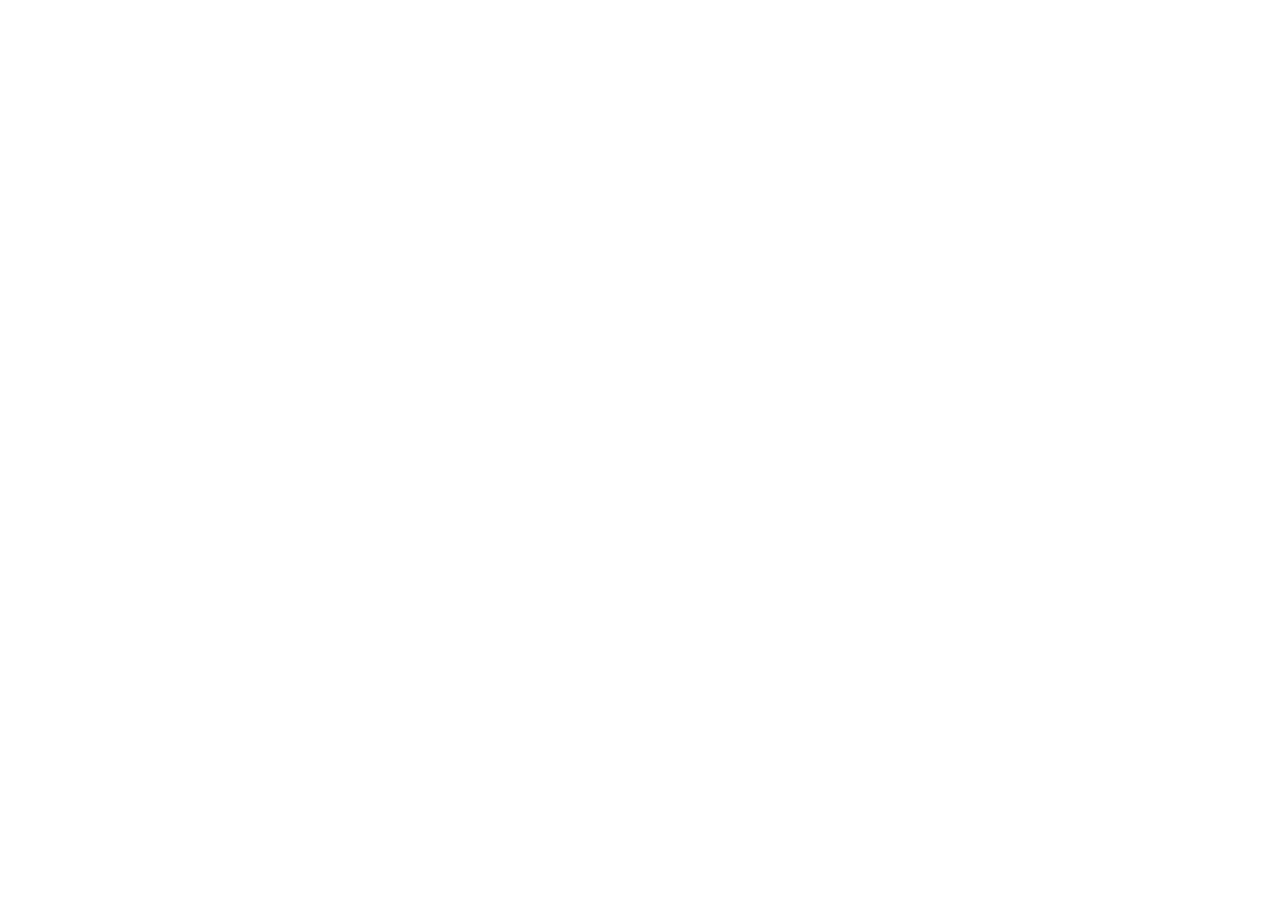
==== index.html @ 498fc205 "fix: 'Failed to fetch' com saída — mais transportes, progresso e abrir direto (v76) O erro aparecia " ====
<!DOCTYPE html>
<html lang="pt-BR" data-theme="dark">
<head>
  <meta charset="utf-8">
  <meta name="viewport" content="width=device-width, initial-scale=1">


  <title>StudyHub | Estudos e Quiz</title>
  <meta name="description" content="Biblioteca open-source com mais de 1.100 jogos para jogar direto no navegador. Sem downloads, sem cadastro, sem instalação. Criado por Ryan Smith.">
  <meta name="author" content="Ryan Smith">
  <meta name="theme-color" content="#07070c" media="(prefers-color-scheme: dark)">
  <meta name="theme-color" content="#f7f7fb" media="(prefers-color-scheme: light)">
  <meta name="color-scheme" content="dark light">
  <link rel="canonical" href="https://suckinguptoessry.github.io/LuminSDK/">

  <!-- Open Graph / Twitter -->
  <meta property="og:type" content="website">
  <meta property="og:site_name" content="LuminSDK">
  <meta property="og:title" content="LuminSDK — mais de 1.100 jogos no seu navegador">
  <meta property="og:description" content="Biblioteca open-source com mais de 1.100 jogos para jogar direto no navegador. Sem downloads, sem cadastro, sem instalação.">
  <meta property="og:url" content="https://suckinguptoessry.github.io/LuminSDK/">
  <meta property="og:image" content="https://suckinguptoessry.github.io/LuminSDK/assets/img/banner.jpg">
  <meta property="og:image:alt" content="LuminSDK — jogos no navegador">
  <meta name="twitter:card" content="summary_large_image">
  <meta name="twitter:title" content="LuminSDK — mais de 1.100 jogos no seu navegador">
  <meta name="twitter:description" content="Biblioteca open-source com mais de 1.100 jogos para jogar direto no navegador.">
  <meta name="twitter:image" content="https://suckinguptoessry.github.io/LuminSDK/assets/img/banner.jpg">

  <link rel="icon" href="assets/img/studyhub.svg" type="image/svg+xml">
  <link rel="apple-touch-icon" href="assets/img/apple-touch-icon.png">
  <link rel="mask-icon" href="assets/img/studyhub.svg" color="#2563eb">
  <link rel="manifest" href="manifest.webmanifest">
  <meta name="application-name" content="StudyHub">
  <meta name="apple-mobile-web-app-title" content="StudyHub">
  <meta name="apple-mobile-web-app-capable" content="yes">
  <meta name="apple-mobile-web-app-status-bar-style" content="black-translucent">
  <meta name="mobile-web-app-capable" content="yes">

  <link rel="preconnect" href="https://fonts.googleapis.com">
  <link rel="preconnect" href="https://fonts.gstatic.com" crossorigin>
  <link href="https://fonts.googleapis.com/css2?family=Inter:wght@400;500;600&family=Space+Grotesk:wght@500;600;700&display=swap" rel="stylesheet">


  <script type="application/ld+json">
  {
    "@context": "https://schema.org",
    "@graph": [
      {
        "@type": "WebSite",
        "name": "LuminSDK",
        "url": "https://suckinguptoessry.github.io/LuminSDK/",
        "description": "Biblioteca open-source com mais de 1.100 jogos para jogar direto no navegador.",
        "inLanguage": "pt-BR",
        "author": { "@type": "Person", "name": "Ryan Smith" },
        "license": "https://opensource.org/licenses/MIT"
      },
      {
        "@type": "WebApplication",
        "name": "LuminSDK",
        "url": "https://suckinguptoessry.github.io/LuminSDK/",
        "applicationCategory": "GameApplication",
        "operatingSystem": "Qualquer navegador moderno",
        "browserRequirements": "Requer JavaScript",
        "isAccessibleForFree": true,
        "offers": { "@type": "Offer", "price": "0", "priceCurrency": "BRL" },
        "author": { "@type": "Person", "name": "Ryan Smith" },
        "license": "https://opensource.org/licenses/MIT"
      }
    ]
  }
  </script>

  <script type="application/ld+json">
  {
    "@context": "https://schema.org",
    "@type": "FAQPage",
    "mainEntity": [
      {
        "@type": "Question",
        "name": "É grátis? Preciso criar conta?",
        "acceptedAnswer": { "@type": "Answer", "text": "Sim, é gratuito e não existe cadastro. Você abre a página e já pode jogar, sem login, e-mail ou assinatura." }
      },
      {
        "@type": "Question",
        "name": "Preciso instalar alguma coisa?",
        "acceptedAnswer": { "@type": "Answer", "text": "Não. Todos os jogos rodam no navegador e nada é baixado para o seu computador." }
      },
      {
        "@type": "Question",
        "name": "Funciona no celular?",
        "acceptedAnswer": { "@type": "Answer", "text": "Funciona: a interface é responsiva e o player abre em tela cheia. Alguns jogos foram feitos para teclado e mouse e ficam melhores no computador." }
      },
      {
        "@type": "Question",
        "name": "A página guarda meus dados?",
        "acceptedAnswer": { "@type": "Answer", "text": "Não há login. Tema, favoritos, histórico e o perfil pessoal opcional ficam salvos neste navegador; o Meu espaço não envia apelido ou nota a um servidor." }
      },
      {
        "@type": "Question",
        "name": "Posso usar esses jogos no meu próprio site?",
        "acceptedAnswer": { "@type": "Answer", "text": "O código deste site é aberto sob a licença MIT. Os jogos vêm do LuminSDK, que tem seus próprios termos de uso." }
      }
    ]
  }
  </script>

  <link rel="stylesheet" href="assets/css/styles.css?v=76">

  <!-- folhas das abas: carregadas/ligadas pelo app.js conforme a rota -->
  <link rel="stylesheet" href="assets/css/app.css?v=76">
  <!-- gaveta de abas (topo): puxar, guardar e organizar as abas -->
  <link rel="stylesheet" href="assets/css/tabs.css?v=76">
  <link rel="stylesheet" href="assets/css/social.css?v=76">
  <link rel="stylesheet" href="assets/css/os.css?v=76">
  <link rel="stylesheet" href="assets/css/lcore.css?v=76">
  <!-- animação de troca de aba (tempo/relógio), coreografada por assets/js/anim.js -->
  <link rel="stylesheet" href="assets/css/anim.css?v=76">
  <link rel="stylesheet" href="assets/css/personal.css?v=76">
  <!-- personalização Astolfo (opcional): só age com html[data-skin="astolfo"] -->
  <link rel="stylesheet" href="assets/css/astolfo.css?v=76" id="astolfo-css">
  <link rel="stylesheet" href="assets/css/extras.css?v=76">
</head>
<body>

<!-- espaço que a gaveta ocupa: cresce e encolhe junto com ela -->
<div class="tabs-space" id="tabs-space" aria-hidden="true"></div>

<!-- ========================= TELA DE ENTRADA ========================= -->
<div id="boot" hidden>
  <div class="boot__card">
    <p class="boot__brand">Lumin<b>SDK</b></p>
    <h1 class="boot__title">Como você quer entrar?</h1>
    <p class="boot__lead">Duas experiências, o mesmo endereço. Dá para trocar quando quiser.</p>

    <div class="boot__grid">
      <button class="boot__opt" type="button" data-mode="os">
        <span class="boot__opt-tag">novo</span>
        <span class="boot__art boot__art--os" aria-hidden="true"><img src="assets/img/os-icon.jpg" alt="" width="160" height="160" loading="eager" decoding="async"></span>
        <span class="boot__opt-name">OS</span>
        <span class="boot__opt-desc">Uma área de trabalho completa: janelas que arrastam, atalhos, jogos, navegador, sites, notas, calculadora e chat.</span>
      </button>

      <button class="boot__opt" type="button" data-mode="normal">
        <span class="boot__art boot__art--normal" aria-hidden="true"></span>
        <span class="boot__opt-name">Normal</span>
        <span class="boot__opt-desc">O site como ele é hoje: catálogo de jogos, abas na lateral e o portal de estudos.</span>
      </button>
    </div>

    <button class="link-btn" type="button" data-route="estudo">Voltar aos estudos</button>
    <p class="boot__note">A escolha fica só nesta sessão do navegador — a URL continua sempre a mesma.</p>
  </div>
</div>

<!-- ============================= LuminOS ============================= -->
<div class="app-view" id="view-os" data-view="os" hidden>
  <div class="os" id="os" data-wall="aurora" data-accent="violeta">
    <div class="os__wall" aria-hidden="true">
      <span class="os__wall-blob os__wall-blob--a"></span>
      <span class="os__wall-blob os__wall-blob--b"></span>
      <span class="os__wall-grid"></span>
    </div>

    <header class="os__bar">
      <div class="os__bar-left">
        <span class="os__logo">Lumin<b>OS</b></span>
        <span class="os__crumb" id="os-crumb">Área de trabalho</span>
      </div>

      <div class="os__bar-right">
        <button class="os__bar-btn os__ws" type="button" id="os-ws" title="Áreas de trabalho" aria-haspopup="true" aria-expanded="false">
          <svg viewBox="0 0 24 24" fill="none" stroke="currentColor" stroke-width="1.8" stroke-linecap="round" stroke-linejoin="round" aria-hidden="true"><rect x="3" y="4" width="7" height="7" rx="1.5"/><rect x="14" y="4" width="7" height="7" rx="1.5"/><rect x="3" y="13" width="7" height="7" rx="1.5"/><rect x="14" y="13" width="7" height="7" rx="1.5"/></svg>
          <span id="os-ws-name">Área 1</span>
        </button>
        <span class="os__pill" title="Pessoas no site agora">
          <span class="os__pill-dot" aria-hidden="true"></span>
          <b data-people-count>1</b>
          <span>online</span>
        </span>
        <button class="os__bar-btn" type="button" data-chat-open title="Chat global">
          <svg viewBox="0 0 24 24" fill="none" stroke="currentColor" stroke-width="1.8" stroke-linecap="round" stroke-linejoin="round" aria-hidden="true"><path d="M21 12a8.4 8.4 0 0 1-9 8.4 9.6 9.6 0 0 1-3.2-.6L4 21l1.3-3.7A8.2 8.2 0 0 1 3 12a8.4 8.4 0 0 1 9-8.4A8.4 8.4 0 0 1 21 12Z"/></svg>
          <span>Chat</span>
        </button>
        <button class="os__bar-btn os__clock" type="button" id="os-clock" title="Relógio" aria-label="Relógio">
          <span id="os-clock-time">--:--</span>
        </button>
        <button class="os__bar-btn os__bar-btn--power" type="button" id="os-power" title="Menu" aria-label="Menu do sistema">
          <svg viewBox="0 0 24 24" fill="none" stroke="currentColor" stroke-width="1.9" stroke-linecap="round" stroke-linejoin="round" aria-hidden="true"><path d="M12 3v8"/><path d="M7.5 5.6a7.5 7.5 0 1 0 9 0"/></svg>
        </button>
      </div>
    </header>

    <div class="os__desk" id="os-desk">
      <div class="os__icons" id="os-icons" aria-label="Atalhos da área de trabalho"></div>
      <div class="os__windows" id="os-windows"></div>
      <p class="os__hint" id="os-hint">Abra um app no dock ↓</p>
    </div>

    <nav class="os__dock" id="os-dock" aria-label="Aplicativos"></nav>

    <div class="os__ws-menu" id="os-ws-menu" hidden></div>

    <div class="os__power" id="os-power-menu" hidden>
      <button type="button" data-os="normal">Modo normal (site)</button>
      <button type="button" data-os="boot">Tela de entrada</button>
      <button type="button" data-os="reload">Recarregar</button>
    </div>

    <div class="os-toast" id="os-toast" hidden></div>
  </div>
</div>

<!-- presença e atalhos flutuantes (abas escuras) -->
<button class="presence" type="button" data-chat-open title="Abrir o chat global">
  <span class="presence__dot" aria-hidden="true"></span>
  <span data-people>1 pessoa online</span>
</button>
<button class="float-btn float-chat" type="button" data-chat-open title="Chat global">
  <svg viewBox="0 0 24 24" fill="none" stroke="currentColor" stroke-width="1.9" stroke-linecap="round" stroke-linejoin="round" aria-hidden="true"><path d="M21 12a8.4 8.4 0 0 1-9 8.4 9.6 9.6 0 0 1-3.2-.6L4 21l1.3-3.7A8.2 8.2 0 0 1 3 12a8.4 8.4 0 0 1 9-8.4A8.4 8.4 0 0 1 21 12Z"/></svg>
  <span>Chat</span>
  <span class="float-chat__badge" data-chat-count>0/100</span>
</button>
<button class="float-btn float-os" type="button" data-mode="os" title="Abrir o LuminOS">
  <svg viewBox="0 0 24 24" fill="none" stroke="currentColor" stroke-width="1.8" stroke-linecap="round" stroke-linejoin="round" aria-hidden="true"><rect x="3" y="4.5" width="18" height="13" rx="2"/><path d="M8 20.5h8M12 17.5v3"/></svg>
  <span>LuminOS</span>
</button>

  <!-- ===================== GAVETA DE ABAS (topo) ===================== -->
  <div class="tabs" id="tabs">
    <nav class="tabs__bar" id="tabs-bar" aria-label="Trocar de aba">
      <span class="tabs__group">Catálogos</span>
      <a class="tabs__tab" href="./" data-route="lumin" title="LuminSDK — catálogo principal">
        <img src="assets/img/favicon.svg" alt="" width="22" height="22">
        <span>Lumin</span>
      </a>
      <a class="tabs__tab" href="./" data-route="mgs" title="M. G. S. — Multiple Games Sources">
        <img src="assets/img/mgs.svg" alt="" width="22" height="22"><span>M. G. S.</span>
      </a>
      <a class="tabs__tab" href="./" data-route="gn" title="GN-Math — acervo alternativo">
        <img src="assets/img/gnmath.png" alt="" width="22" height="22">
        <span>GN-Math</span>
      </a>
      <a class="tabs__tab" href="./" data-route="provider" data-provider="duckmath" title="DuckMath — catálogo próprio, aqui dentro">
        <img src="assets/img/duckmath.jpg" alt="" width="22" height="22">
        <span>DuckMath</span>
      </a>
      <a class="tabs__tab" href="./" data-route="provider" data-provider="astra" title="Astra — catálogo próprio, aqui dentro">
        <img src="assets/img/astra.jpg" alt="" width="22" height="22">
        <span>Astra</span>
      </a>

      <span class="tabs__sep" aria-hidden="true"></span>

      <span class="tabs__group">Ferramentas</span>
      <a class="tabs__tab" href="./" data-route="sites" title="Sites — coleções do acervo">
        <img src="assets/img/sites.svg" alt="" width="22" height="22">
        <span>Sites</span>
      </a>
      <a class="tabs__tab" href="./" data-route="browser" title="Navegador — abrir qualquer site aqui dentro">
        <img src="assets/img/browser.jpg" alt="" width="22" height="22">
        <span>Nav</span>
      </a>
      <a class="tabs__tab" href="./" data-route="estudo" title="Estudos — portal de estudos">
        <img src="assets/img/studyhub.svg" alt="" width="22" height="22">
        <span>Estudos</span>
      </a>
      <a class="tabs__tab" href="./" data-route="hub" title="Hub — perfil, laboratório, estúdio, arcade, cofre e comunidade">
        <img src="assets/img/hub.svg" alt="" width="22" height="22">
        <span>Hub</span>
      </a>

      <span class="tabs__sep" aria-hidden="true"></span>

      <span class="tabs__group">Jogo</span>
      <a class="tabs__tab" href="./" data-route="minecraft" title="Minecraft Mineral — joga numa aba do navegador">
        <img src="assets/img/minecraft.svg" alt="" width="22" height="22">
        <span>Minecraft</span>
      </a>
      <span class="tabs__group">Extra</span>
      <a class="tabs__tab" href="./" data-route="single" title="Single — baixar o site inteiro num arquivo HTML">
        <img src="assets/img/single.svg" alt="" width="22" height="22">
        <span>Single</span>
      </a>
    </nav>

    <!-- embaixo das abas: guarda a gaveta para cima -->
    <button class="tabs__hide" type="button" id="tabs-hide" aria-controls="tabs" aria-expanded="true" title="Guardar as abas (elas sobem)">
      <svg viewBox="0 0 24 24" fill="none" stroke="currentColor" stroke-width="2.4" stroke-linecap="round" stroke-linejoin="round" aria-hidden="true"><path d="M6 14.5 12 8.5l6 6"/></svg>
      guardar
    </button>
  </div>

  <!-- alça que aparece quando as abas estão guardadas -->
  <button class="tabs__pull" type="button" id="tabs-pull" aria-controls="tabs" aria-expanded="true" title="Puxar as abas de volta">
    <svg viewBox="0 0 24 24" fill="none" stroke="currentColor" stroke-width="2.4" stroke-linecap="round" stroke-linejoin="round" aria-hidden="true"><path d="M6 9.5 12 15.5l6-6"/></svg>
    abas
  </button>

  <!-- ============================= VIEW: HUB ============================= -->
  <div class="app-view" id="view-hub" data-view="hub" hidden>
    <div class="container hub">
      <header class="hub__head">
        <p class="eyebrow">Ferramentas</p>
        <h1 class="hub__title" id="hub-title">Hub do jogador</h1>
        <p class="hub__lead">
          As ferramentas que viviam só dentro do <b>LuminOS</b> agora abrem aqui no site normal:
          perfil e XP, central de busca e diagnóstico, laboratório de controle, estúdio de aparência,
          arcade, cofre de backup e a comunidade por códigos. Tudo continua salvo no seu navegador.
        </p>
      </header>

      <nav class="hub__tabs" id="hub-tabs" aria-label="Ferramentas do hub"></nav>

      <div class="hub__stage" id="hub-stage" data-density="confortavel">
        <div class="hub__mount" id="hub-mount" role="region" aria-label="Ferramenta aberta"></div>
      </div>

      <p class="hub__foot">
        <span id="hub-crumb">Perfil</span> ·
        do Estúdio, a cor de destaque, a densidade e a tipografia aparecem aqui e no LuminOS;
        papel de parede e modo imersivo são só do desktop.
        Atalho: <kbd>Ctrl</kbd>/<kbd>⌘</kbd> + <kbd>K</kbd> abre a paleta de comandos.
      </p>
    </div>
  </div>

  <!-- ============================ VIEW: SINGLE =========================== -->
  <div class="app-view" id="view-single" data-view="single" hidden>
    <div class="container single">
      <header class="single__head">
        <p class="eyebrow">Ferramentas · arquivo único</p>
        <h1 class="single__title">Baixar o site inteiro num arquivo só</h1>
        <p class="single__lead">
          O LuminSDK monta <b>um único <code>.html</code></b> com HTML, CSS, JavaScript, dados e imagens
          embutidos. O arquivo é gerado <b>no seu navegador, na hora</b>: ele sai igual ao site que está
          no ar — sem build, sem servidor e sem ficar velho na pasta.
        </p>
      </header>

      <div class="single-card">
        <div class="single-card__top">
          <div class="single-file">
            <span class="single-file__icon" aria-hidden="true">
              <svg viewBox="0 0 24 24" fill="none" stroke="currentColor" stroke-width="1.7" stroke-linecap="round" stroke-linejoin="round"><path d="M14 3H7a2 2 0 0 0-2 2v14a2 2 0 0 0 2 2h10a2 2 0 0 0 2-2V8Z"/><path d="M14 3v5h5"/><path d="M12 11v6"/><path d="M9.5 14.5 12 17l2.5-2.5"/></svg>
            </span>
            <div>
              <p class="single-file__name" id="single-size">LuminSDK.html · ainda não gerado</p>
              <p class="single-file__meta">site completo · todas as abas · abre com duplo clique</p>
            </div>
          </div>
          <button class="single-go" type="button" id="single-go">
            <svg viewBox="0 0 24 24" fill="none" stroke="currentColor" stroke-width="2" stroke-linecap="round" stroke-linejoin="round" aria-hidden="true"><path d="M12 4v11"/><path d="M7.5 11 12 15.5 16.5 11"/><path d="M4.5 19.5h15"/></svg>
            Gerar e baixar o arquivo
          </button>
        </div>

        <div class="single-opts">
          <label class="single-opt" for="single-images">
            <input type="checkbox" id="single-images" checked>
            <span>Embutir as imagens (recomendado)
              <small>Sem elas o arquivo fica bem menor, mas a arte do tema Astolfo e as capas locais não aparecem.</small>
            </span>
          </label>
        </div>

        <div class="single-progress" id="single-progress" hidden>
          <div class="single-progress__track"><span class="single-progress__bar" id="single-bar"></span></div>
          <p class="single-progress__text" id="single-text" role="status" aria-live="polite">0%</p>
        </div>

        <p class="single-status" id="single-status" role="status" aria-live="polite" hidden></p>
      </div>

      <div class="single-alt">
        <div class="single-alt__text">
          <p class="single-alt__name">DRAG-INTO-BROWSER.svg.html</p>
          <p class="single-alt__meta">
            Arquivo pronto, do jeito que veio: salve e <b>arraste para dentro do navegador</b>.
            Ele não passa pelo gerador acima — é o original, byte por byte.
          </p>
        </div>
        <div class="single-alt__side" data-keybind="download">
          <a class="single-alt__go" href="assets/files/DRAG-INTO-BROWSER.svg.html" download="DRAG-INTO-BROWSER.svg.html">
            <svg viewBox="0 0 24 24" fill="none" stroke="currentColor" stroke-width="2" stroke-linecap="round" stroke-linejoin="round" aria-hidden="true"><path d="M12 4v11"/><path d="M7.5 11 12 15.5 16.5 11"/><path d="M4.5 19.5h15"/></svg>
            Baixar este arquivo
          </a>
          <p class="single-alt__key">atalho: <kbd data-keybind-label>Ctrl + Alt + P</kbd></p>
        </div>
      </div>

      <div class="single-steps">
        <div class="single-step">
          <span class="single-step__n" aria-hidden="true">1</span>
          <h3>Clique em gerar</h3>
          <p>O site lê o próprio <code>index.html</code>, as folhas, os scripts, os dois JSON de dados e as imagens.</p>
        </div>
        <div class="single-step">
          <span class="single-step__n" aria-hidden="true">2</span>
          <h3>O arquivo é montado aqui</h3>
          <p>CSS e JS viram tags inline, imagens viram <code>data:</code>. As abas continuam carregando sob demanda, como neste site.</p>
        </div>
        <div class="single-step">
          <span class="single-step__n" aria-hidden="true">3</span>
          <h3>Abra onde quiser</h3>
          <p>Duplo clique, pendrive, Gist, CodePen. Só o SDK dos jogos e o chat pedem internet.</p>
        </div>
      </div>

      <section class="single-inside" aria-labelledby="single-inside-title">
        <h2 id="single-inside-title">O que vai dentro do arquivo</h2>
        <ul>
          <li><b>Todas as abas</b> — Lumin, GN-Math, DuckMath, Astra, Sites, Nav, Estudos, Hub e o LuminOS.</li>
          <li><b>Dados embutidos</b> — as 67 coleções de sites e os 848 jogos do acervo GN-Math.</li>
          <li><b>Visual completo</b> — as 15 folhas de estilo, incluindo o tema Astolfo.</li>
          <li><b>Módulos sob demanda</b> — cada aba roda o seu script só quando é aberta.</li>
          <li><b>Zero build</b> — nenhum npm, nenhum bundler: o arquivo <i>é</i> o site.</li>
          <li><b>Sem servidor</b> — abre por <code>file://</code>, sem instalar nada.</li>
        </ul>
      </section>

      <p class="single-note">
        O arquivo precisa ser gerado a partir do site publicado (GitHub Pages): aberto direto do disco,
        o navegador bloqueia a leitura dos arquivos por segurança. Jogos do catálogo, capas do CDN e o
        chat global continuam precisando de internet — o resto roda offline.
      </p>
    </div>
  </div>

  <!-- ========================== VIEW: MINECRAFT ========================== -->
  <div class="app-view" id="view-minecraft" data-view="minecraft" hidden>
    <div class="container mc">
      <header class="mc__head">
        <p class="eyebrow">Jogo · Java Edition no navegador</p>
        <h1 class="mc__title">Minecraft <span>Mineral</span></h1>
        <p class="mc__lead">
          O jogo roda no servidor do <b>Mantle</b>, numa <b>aba de verdade</b> do seu navegador — o
          LuminSDK só abre a porta. Nada é baixado daqui, nada fica preso dentro desta página: o
          <code>about:blank</code> que o jogo abre também vira aba normal do navegador.
        </p>
      </header>

      <section class="mc-card" aria-labelledby="mc-name">
        <div class="mc-card__main">
          <p class="mc-badge">Mineral</p>
          <p class="mc-card__name" id="mc-name">Minecraft Mineral</p>
          <p class="mc-card__meta">abre em aba nova · sem download · pensado para o Edge do Xbox Series S</p>
          <button class="mc-go" type="button" id="mc-go">
            <svg viewBox="0 0 24 24" fill="none" stroke="currentColor" stroke-width="2" stroke-linecap="round" stroke-linejoin="round" aria-hidden="true"><path d="M14 4h6v6"/><path d="M20 4 11 13"/><path d="M18 14v5a2 2 0 0 1-2 2H6a2 2 0 0 1-2-2V9a2 2 0 0 1 2-2h5"/></svg>
            Entrar no Minecraft
          </button>
          <p class="mc-note" id="mc-note" role="status" aria-live="polite" hidden></p>
          <p class="mc-last" id="mc-last" hidden></p>
        </div>

        <aside class="mc-weight" aria-label="Peso desta aba">
          <p class="mc-weight__title">Peso desta aba</p>
          <p class="mc-weight__value" id="mc-mem">—<small> MB</small></p>
          <div class="mc-weight__track" role="presentation"><span class="mc-weight__bar" id="mc-mem-bar"></span></div>
          <p class="mc-weight__cap">teto do Edge no Series S: ~1 GB por aba</p>
          <p class="mc-weight__note" id="mc-mem-note">conta o JavaScript desta página, não o jogo: o jogo tem a memória da aba dele.</p>
        </aside>
      </section>

      <section class="mc-steps" aria-labelledby="mc-steps-title">
        <h2 class="mc-steps__title" id="mc-steps-title">No Xbox Series S</h2>
        <ol class="mc-steps__list">
          <li><b>Libere pop-ups.</b> Se o jogo pedir para abrir uma janela <code>about:blank</code>, aceite — ela vira uma aba normal do navegador, fora do LuminSDK.</li>
          <li><b>Clique na tela do jogo</b> uma vez para prender o ponteiro do mouse na janela. <code>Esc</code> solta; depois disso é só WASD, mouse e roda de itens.</li>
          <li><b>Tela cheia pelo jogo.</b> O Edge do console não tem <code>F11</code>; use o botão de tela cheia do próprio jogo.</li>
          <li><b>Uma aba só.</b> Feche as outras abas antes de jogar: o teto de ~1 GB é da janela, e o jogo é quem mais pesa.</li>
        </ol>
      </section>
    </div>
  </div>

  <!-- ============================ VIEW: LUMIN ============================ -->
  <div class="app-view" id="view-lumin" data-view="lumin" hidden>
  <a class="skip-link" href="#biblioteca">Pular para a biblioteca de jogos</a>

  <div class="bg-fx" aria-hidden="true">
    <span class="bg-fx__blob bg-fx__blob--violet"></span>
    <span class="bg-fx__blob bg-fx__blob--cyan"></span>
    <span class="bg-fx__stars"></span>
    <span class="bg-fx__bubbles"><span></span><span></span><span></span><span></span><span></span><span></span></span>
    <span class="bg-fx__grid"></span>
    <span class="bg-fx__noise"></span>
    <span class="bg-fx__scan"></span>
  </div>


  <div class="scroll-progress" aria-hidden="true"><span id="scroll-progress-bar"></span></div>

  <header class="site-header" id="topo">
    <div class="container site-header__inner">
      <a class="brand" href="#topo" aria-label="LuminSDK — início">
        <img src="assets/img/favicon.svg" alt="" width="34" height="34" class="brand__mark" decoding="async">
        <span class="brand__text">
          <span class="brand__name">Lumin<span>SDK</span></span>
          <span class="brand__tag">open-source</span>
        </span>
      </a>

      <nav class="site-nav" aria-label="Navegação principal">
        <a href="#biblioteca">Biblioteca</a>
        <a href="#como-funciona">Como funciona</a>
        <a href="#faq">FAQ</a>
        <a href="#open-source">Open-source</a>
      </nav>

      <div class="site-header__actions">
        <button class="btn btn--ghost btn--sm" id="bonus-btn" type="button" aria-haspopup="dialog" title="Bônus: ferramentas extras">
          <svg viewBox="0 0 24 24" width="17" height="17" aria-hidden="true" fill="none" stroke="currentColor" stroke-width="1.8" stroke-linecap="round" stroke-linejoin="round"><path d="M7.5 8h9a4.5 4.5 0 0 1 4.4 3.6l.8 4.1a2.9 2.9 0 0 1-5.1 2.3L15.4 16H8.6l-1.8 1.9a2.9 2.9 0 0 1-5.1-2.3l.8-4.1A4.5 4.5 0 0 1 7.5 8Z"></path><path d="M7 11.2v2.4M5.8 12.4h2.4M15.6 11.6h.01M17.8 13.4h.01"></path><path d="M9 8V6.9A1.9 1.9 0 0 1 10.9 5h2.2A1.9 1.9 0 0 1 15 6.9V8"></path></svg>
          <span>Bônus</span>
        </button>
        <button class="icon-btn" id="settings-btn" type="button" aria-label="Abrir configurações" title="Configurações" aria-haspopup="dialog">
          <svg viewBox="0 0 24 24" width="18" height="18" aria-hidden="true" fill="none" stroke="currentColor" stroke-width="1.8" stroke-linecap="round" stroke-linejoin="round"><circle cx="12" cy="12" r="3.2"></circle><path d="M19.4 15a1.7 1.7 0 0 0 .34 1.87l.06.06a2 2 0 1 1-2.83 2.83l-.06-.06a1.7 1.7 0 0 0-1.87-.34 1.7 1.7 0 0 0-1 1.55V21a2 2 0 1 1-4 0v-.09a1.7 1.7 0 0 0-1.11-1.55 1.7 1.7 0 0 0-1.87.34l-.06.06a2 2 0 1 1-2.83-2.83l.06-.06a1.7 1.7 0 0 0 .34-1.87 1.7 1.7 0 0 0-1.55-1H3a2 2 0 1 1 0-4h.09a1.7 1.7 0 0 0 1.55-1.11 1.7 1.7 0 0 0-.34-1.87l-.06-.06a2 2 0 1 1 2.83-2.83l.06.06a1.7 1.7 0 0 0 1.87.34H9a1.7 1.7 0 0 0 1-1.55V3a2 2 0 1 1 4 0v.09a1.7 1.7 0 0 0 1 1.55 1.7 1.7 0 0 0 1.87-.34l.06-.06a2 2 0 1 1 2.83 2.83l-.06.06a1.7 1.7 0 0 0-.34 1.87V9a1.7 1.7 0 0 0 1.55 1H21a2 2 0 1 1 0 4h-.09a1.7 1.7 0 0 0-1.51 1Z"></path></svg>
        </button>
        <button class="icon-btn" id="install-btn" type="button" aria-label="Instalar o LuminSDK como aplicativo" title="Instalar como app" hidden>
          <svg viewBox="0 0 24 24" width="18" height="18" aria-hidden="true" fill="none" stroke="currentColor" stroke-width="1.9" stroke-linecap="round" stroke-linejoin="round"><path d="M12 3v12m0 0 4-4m-4 4-4-4M4 17v2a2 2 0 0 0 2 2h12a2 2 0 0 0 2-2v-2"></path></svg>
        </button>
        <button class="icon-btn" id="theme-toggle" type="button" aria-label="Alternar tema claro/escuro" title="Alternar tema">
          <svg class="icon-sun" viewBox="0 0 24 24" width="18" height="18" aria-hidden="true" fill="none" stroke="currentColor" stroke-width="1.8" stroke-linecap="round">
            <circle cx="12" cy="12" r="4"></circle>
            <path d="M12 2v2m0 16v2M2 12h2m16 0h2M4.9 4.9l1.4 1.4m11.4 11.4 1.4 1.4M19.1 4.9l-1.4 1.4M6.3 17.7l-1.4 1.4"></path>
          </svg>
          <svg class="icon-moon" viewBox="0 0 24 24" width="18" height="18" aria-hidden="true" fill="none" stroke="currentColor" stroke-width="1.8" stroke-linecap="round" stroke-linejoin="round">
            <path d="M20 14.5A8.5 8.5 0 0 1 9.5 4a8.5 8.5 0 1 0 10.5 10.5Z"></path>
          </svg>
        </button>
        <a class="btn btn--ghost btn--sm" href="https://github.com/SuckingUpToesSry/LuminSDK" target="_blank" rel="noopener">
          <svg viewBox="0 0 24 24" width="17" height="17" aria-hidden="true" fill="currentColor"><path d="M12 .5a11.5 11.5 0 0 0-3.64 22.42c.58.1.79-.25.79-.55v-2.1c-3.2.7-3.88-1.4-3.88-1.4-.53-1.33-1.29-1.69-1.29-1.69-1.05-.72.08-.7.08-.7 1.16.08 1.77 1.19 1.77 1.19 1.03 1.77 2.7 1.26 3.36.96.1-.75.4-1.26.73-1.55-2.55-.29-5.24-1.28-5.24-5.7 0-1.26.45-2.29 1.19-3.1-.12-.29-.52-1.46.11-3.05 0 0 .97-.31 3.18 1.18a11 11 0 0 1 5.79 0c2.2-1.49 3.17-1.18 3.17-1.18.63 1.59.23 2.76.12 3.05.74.81 1.18 1.84 1.18 3.1 0 4.43-2.69 5.4-5.25 5.69.41.36.78 1.06.78 2.14v3.17c0 .31.21.66.8.55A11.5 11.5 0 0 0 12 .5Z"></path></svg>
          <span>GitHub</span>
        </a>
      </div>
    </div>
  </header>

  <div class="net-banner" id="net-banner" role="status" aria-live="polite" hidden>
    <svg viewBox="0 0 24 24" width="16" height="16" aria-hidden="true" fill="none" stroke="currentColor" stroke-width="2" stroke-linecap="round"><path d="M2 2l20 20M8.5 16.5a5 5 0 0 1 7 0M5 13a10 10 0 0 1 3-2.1M2.5 9.5A15 15 0 0 1 9 6.2M19 13a10 10 0 0 0-2.6-1.9M21.5 9.5A15 15 0 0 0 15 6.2"></path></svg>
    <span>Você está offline. Os jogos voltam assim que a conexão retornar.</span>
    <button class="link-btn" id="net-retry" type="button">Tentar agora</button>
  </div>

  <main>
    <!-- ================= HERO ================= -->
    <section class="hero container" aria-labelledby="hero-title">
      <p class="eyebrow">
        <span class="dot" aria-hidden="true"></span>
        <span>Código aberto · criado por <strong>Ryan Smith</strong></span>
      </p>

      <h1 class="hero__title" id="hero-title">
        Mais de <span class="grad-text">1.100 jogos</span><br>
        no seu navegador.
      </h1>

      <p class="hero__lead">
        Uma biblioteca de jogos instantâneos: sem download, sem cadastro e sem instalação.
        Escolha um título, clique e jogue — direto na aba que você já está usando.
      </p>

      <div class="hero__actions">
        <a class="btn btn--primary" href="#biblioteca">
          Explorar jogos
          <svg viewBox="0 0 24 24" width="18" height="18" aria-hidden="true" fill="none" stroke="currentColor" stroke-width="2" stroke-linecap="round" stroke-linejoin="round"><path d="M12 5v14m0 0-6-6m6 6 6-6"></path></svg>
        </a>
        <button class="btn btn--soft" id="hero-random" type="button">
          <svg viewBox="0 0 24 24" width="17" height="17" aria-hidden="true" fill="none" stroke="currentColor" stroke-width="1.9" stroke-linecap="round" stroke-linejoin="round"><path d="M16 3h5v5M21 3l-7.5 7.5M8 21H3v-5M3 21l7.5-7.5M21 16v5h-5M14 14l7 7M3 3l7.5 7.5"></path></svg>
          Jogo aleatório
        </button>
        <a class="btn btn--soft" href="#como-funciona">Como funciona</a>
      </div>

      <ul class="hero__badges" aria-label="Destaques">
        <li><span aria-hidden="true">⚡</span> Carrega na hora</li>
        <li><span aria-hidden="true">📱</span> Funciona no celular</li>
        <li><span aria-hidden="true">🔓</span> Licença MIT</li>
      </ul>
      <aside class="personal-console" aria-labelledby="personal-greeting">
        <div class="personal-console__top"><span class="personal-kicker">LUMIN / PERSONAL STUDIO</span><time id="personal-clock">--:--</time></div>
        <h2 id="personal-greeting">Seu próximo capítulo começa aqui.</h2>
        <p id="personal-note">Estude, explore e personalize. Do seu jeito.</p>
        <div class="personal-console__actions"><button class="btn btn--primary btn--sm" type="button" data-personal-settings>Meu espaço ↗</button><button class="btn btn--soft btn--sm" type="button" data-launcher-open>Atalhos rápidos <kbd>⌘ / Ctrl K</kbd></button><button class="link-btn" type="button" id="personal-pause">Pausar contador</button></div>
        <p id="personal-session" class="personal-session"></p>
      </aside>
    </section>

    <!-- ================= NÚMEROS + INFORMAÇÕES ================= -->
    <section class="container reveal" aria-labelledby="info-title">
      <h2 class="sr-only" id="info-title">Informações rápidas</h2>

      <ul class="stats">
        <li class="stat">
          <span class="stat__value" data-count="1100" data-suffix="+">1.100+</span>
          <span class="stat__label">jogos disponíveis</span>
        </li>
        <li class="stat">
          <span class="stat__value" id="stat-categories" data-count="0">—</span>
          <span class="stat__label">categorias</span>
        </li>
        <li class="stat">
          <span class="stat__value">0</span>
          <span class="stat__label">instalações necessárias</span>
        </li>
        <li class="stat">
          <span class="stat__value">100%</span>
          <span class="stat__label">rodando no navegador</span>
        </li>
      </ul>

      <div class="info-grid">
        <article class="info-card">
          <span class="info-card__icon" aria-hidden="true">
            <svg viewBox="0 0 24 24" width="20" height="20" fill="none" stroke="currentColor" stroke-width="1.8" stroke-linecap="round" stroke-linejoin="round"><path d="M13 2 4.5 13.5H11l-1 8.5 8.5-11.5H12l1-8.5Z"></path></svg>
          </span>
          <h3>Instantâneo</h3>
          <p>Nada para instalar e nenhum patch para baixar. O jogo abre em um player em tela cheia, em segundos.</p>
        </article>

        <article class="info-card">
          <span class="info-card__icon" aria-hidden="true">
            <svg viewBox="0 0 24 24" width="20" height="20" fill="none" stroke="currentColor" stroke-width="1.8" stroke-linecap="round" stroke-linejoin="round"><rect x="2.5" y="4" width="19" height="14" rx="2.5"></rect><path d="M8 21h8M12 18v3"></path></svg>
          </span>
          <h3>100% no navegador</h3>
          <p>Os jogos rodam dentro da página, com suporte a teclado, mouse, toque e tela cheia. Sem plugins.</p>
        </article>

        <article class="info-card">
          <span class="info-card__icon" aria-hidden="true">
            <svg viewBox="0 0 24 24" width="20" height="20" fill="none" stroke="currentColor" stroke-width="1.8" stroke-linecap="round" stroke-linejoin="round"><path d="m8 6-6 6 6 6M16 6l6 6-6 6"></path></svg>
          </span>
          <h3>Código aberto</h3>
          <p>Todo o site está no GitHub sob a licença MIT. Leia, copie, modifique e publique o seu próprio.</p>
        </article>

        <article class="info-card">
          <span class="info-card__icon" aria-hidden="true">
            <svg viewBox="0 0 24 24" width="20" height="20" fill="none" stroke="currentColor" stroke-width="1.8" stroke-linecap="round" stroke-linejoin="round"><circle cx="12" cy="12" r="9"></circle><path d="M12 7v5l3.5 2"></path></svg>
          </span>
          <h3>Leve e privado</h3>
          <p>Sem login, sem rastreamento e sem anúncios na página. Só a sua preferência de tema fica salva no navegador.</p>
        </article>
      </div>
    </section>

    <!-- ================= COMO FUNCIONA ================= -->
    <section class="container section reveal" id="como-funciona" aria-labelledby="como-title">
      <header class="section__head">
        <p class="eyebrow">Como funciona</p>
        <h2 id="como-title">Três passos e você está jogando</h2>
      </header>

      <ol class="steps">
        <li class="step">
          <span class="step__num">01</span>
          <h3>Escolha um jogo</h3>
          <p>Use a busca, filtre por categoria ou clique no botão de jogo aleatório quando estiver indeciso.</p>
        </li>
        <li class="step">
          <span class="step__num">02</span>
          <h3>Clique para abrir</h3>
          <p>O player abre em tela cheia. Reinicie, alterne para tela cheia real ou feche quando quiser.</p>
        </li>
        <li class="step">
          <span class="step__num">03</span>
          <h3>Volte quando quiser</h3>
          <p>Nada é baixado no seu computador. O progresso fica no próprio jogo, no seu navegador.</p>
        </li>
      </ol>

      <div class="tips">
        <div class="tips__item">
          <h3>Teclado no jogo</h3>
          <p class="tips__text">O site não usa nenhum atalho de teclado enquanto um jogo está aberto: WASD, setas, espaço, Enter e todas as outras teclas vão direto para o jogo.</p>
        </div>
        <div class="tips__item">
          <h3>Compatibilidade</h3>
          <ul class="check-list">
            <li>Chrome, Edge, Firefox, Safari e Opera atualizados</li>
            <li>Desktop, tablet e celular</li>
            <li>Alguns jogos pedem teclado ou mouse</li>
          </ul>
        </div>
      </div>
    </section>

    <!-- ================= BIBLIOTECA (interface LuminSDK) ================= -->
    <section class="library container reveal" id="biblioteca" aria-labelledby="library-title">
      <header class="section__head section__head--row">
        <div>
          <p class="eyebrow">Biblioteca</p>
          <h2 id="library-title">Escolha seu próximo jogo</h2>
          <p class="section__lead">Catálogo completo servido pelo LuminSDK, com uma interface feita para este site.</p>
        </div>
        <p class="status-pill" id="sdk-status" data-state="loading" role="status" aria-live="polite">
          <span class="status-pill__dot" aria-hidden="true"></span>
          <span id="sdk-status-text">Conectando…</span>
        </p>
      </header>

      <div class="library__panel">
        <section class="recents" id="recents" hidden aria-labelledby="recents-title">
          <div class="recents__head">
            <h3 id="recents-title">
              <svg viewBox="0 0 24 24" width="15" height="15" aria-hidden="true" fill="none" stroke="currentColor" stroke-width="2" stroke-linecap="round" stroke-linejoin="round"><path d="M12 8v4l3 2M3.05 11a9 9 0 1 1 .5 4"></path></svg>
              Continuar jogando
            </h3>
            <button class="link-btn" id="recents-clear" type="button">Limpar histórico</button>
          </div>
          <div class="recents__track" id="recents-track"></div>
        </section>

        <div class="appearance" id="appearance">
          <div class="appearance__group appearance__group--grid">
            <span class="appearance__label">
              <svg viewBox="0 0 24 24" width="15" height="15" aria-hidden="true" fill="none" stroke="currentColor" stroke-width="2" stroke-linecap="round"><rect x="3" y="3" width="7" height="7" rx="1.5"></rect><rect x="14" y="3" width="7" height="7" rx="1.5"></rect><rect x="3" y="14" width="7" height="7" rx="1.5"></rect><rect x="14" y="14" width="7" height="7" rx="1.5"></rect></svg>
              Grade
            </span>

            <label class="slider" for="grid-cols">
              <span class="slider__name">Colunas</span>
              <input class="slider__input" id="grid-cols" type="range" min="2" max="12" step="1" value="8" aria-describedby="grid-cols-value">
              <output class="slider__value" id="grid-cols-value" for="grid-cols">8</output>
            </label>

            <label class="slider" for="grid-rows">
              <span class="slider__name">Linhas</span>
              <input class="slider__input" id="grid-rows" type="range" min="2" max="8" step="1" value="4" aria-describedby="grid-rows-value">
              <output class="slider__value" id="grid-rows-value" for="grid-rows">4</output>
            </label>

            <div class="sizes" role="group" aria-label="Tamanho dos cards">
              <button class="size-btn" type="button" data-size="sm" aria-pressed="false" aria-label="Cards pequenos" title="Cards pequenos">
                <span class="size-btn__glyph size-btn__glyph--sm" aria-hidden="true"></span>
              </button>
              <button class="size-btn" type="button" data-size="md" aria-pressed="true" aria-label="Cards médios" title="Cards médios">
                <span class="size-btn__glyph size-btn__glyph--md" aria-hidden="true"></span>
              </button>
              <button class="size-btn" type="button" data-size="lg" aria-pressed="false" aria-label="Cards grandes" title="Cards grandes">
                <span class="size-btn__glyph size-btn__glyph--lg" aria-hidden="true"></span>
              </button>
            </div>

            <button class="appearance__reset" id="grid-reset" type="button" title="Voltar ao tamanho automático">Auto</button>
          </div>

          <div class="appearance__group appearance__group--color">
            <button class="appearance__label appearance__label--button" id="palette-toggle" type="button" aria-expanded="false" aria-controls="palette-panel">
              <span class="palette-dot" id="palette-dot" aria-hidden="true"></span>
              Cor
              <svg viewBox="0 0 24 24" width="13" height="13" aria-hidden="true" fill="none" stroke="currentColor" stroke-width="2.4" stroke-linecap="round"><path d="m6 9 6 6 6-6"></path></svg>
            </button>

            <div class="palette" id="palette-panel" role="dialog" aria-label="Paleta de cores do site" hidden>
              <p class="palette__title">Escolha a cor do site</p>

              <div class="palette__swatches" id="palette-swatches" role="group" aria-label="Cores prontas"></div>

              <div class="palette__custom">
                <label class="palette__field" for="palette-color">
                  <span>Cor personalizada</span>
                  <input id="palette-color" type="color" value="#8b5cf6" aria-label="Escolher cor personalizada">
                </label>
                <label class="palette__field" for="palette-hue">
                  <span>Matiz</span>
                  <input id="palette-hue" type="range" min="0" max="360" step="1" value="262" aria-labelledby="palette-hue-label">
                </label>
              </div>

              <div class="palette__preview" aria-hidden="true">
                <span class="palette__preview-bar"></span>
              </div>

              <div class="palette__actions">
                <button class="btn btn--soft btn--sm" id="palette-reset" type="button">Padrão</button>
                <button class="btn btn--primary btn--sm" id="palette-close" type="button">Pronto</button>
              </div>

              <p class="palette__note">A cor fica salva no seu navegador. As partículas e o brilho do fundo acompanham a paleta.</p>
            </div>
          </div>
        </div>

        <!-- Recomendações pessoais -->
        <section class="reco" id="reco" aria-labelledby="reco-title" hidden>
          <div class="reco__head">
            <h3 class="reco__title" id="reco-title">
              <span aria-hidden="true">✦</span> Para você
              <span class="reco__why" id="reco-why"></span>
            </h3>
            <div class="reco__actions">
              <button class="link-btn" id="reco-shuffle" type="button">Trocar</button>
              <button class="icon-btn icon-btn--sm" id="reco-close" type="button" aria-label="Ocultar recomendações" title="Ocultar por hoje">
                <svg viewBox="0 0 24 24" width="15" height="15" aria-hidden="true" fill="none" stroke="currentColor" stroke-width="2" stroke-linecap="round"><path d="M6 6l12 12M18 6 6 18"></path></svg>
              </button>
            </div>
          </div>
          <div class="reco__row" id="reco-row"></div>
        </section>

        <div class="toolbar">
          <div class="search">
            <svg class="search__icon" viewBox="0 0 24 24" width="18" height="18" aria-hidden="true" fill="none" stroke="currentColor" stroke-width="1.9" stroke-linecap="round"><circle cx="11" cy="11" r="7"></circle><path d="m16.5 16.5 4 4"></path></svg>
            <label class="sr-only" for="game-search">Buscar jogos</label>
            <input id="game-search" type="search" placeholder="Buscar jogos…" autocomplete="off" spellcheck="false" enterkeyhint="search">
            <button class="search__clear" id="search-clear" type="button" aria-label="Limpar busca" hidden>
              <svg viewBox="0 0 24 24" width="16" height="16" aria-hidden="true" fill="none" stroke="currentColor" stroke-width="2" stroke-linecap="round"><path d="M6 6l12 12M18 6 6 18"></path></svg>
            </button>
          </div>

          <div class="toolbar__right">
            <label class="sr-only" for="game-sort">Ordenar jogos</label>
            <select class="select" id="game-sort">
              <option value="default">Ordem original</option>
              <option value="az">Nome (A–Z)</option>
              <option value="za">Nome (Z–A)</option>
              <option value="plays">Mais jogados</option>
              <option value="recent">Jogados recentemente</option>
            </select>
            <button class="btn btn--soft btn--sm" id="random-btn" type="button">
              <svg viewBox="0 0 24 24" width="17" height="17" aria-hidden="true" fill="none" stroke="currentColor" stroke-width="1.9" stroke-linecap="round" stroke-linejoin="round"><path d="M16 3h5v5M21 3l-7.5 7.5M8 21H3v-5M3 21l7.5-7.5M21 16v5h-5M14 14l7 7M3 3l7.5 7.5"></path></svg>
              Aleatório
            </button>
          </div>
        </div>

        <div class="chips" id="categories" role="group" aria-label="Filtrar por categoria">
          <button class="chip is-active" type="button" data-category="">Todos</button>
        </div>

        <p class="results-summary" id="results-summary" aria-live="polite"></p>

        <div class="random-bar" id="random-bar" hidden>
          <span>Mostrando uma seleção aleatória de jogos.</span>
          <button class="link-btn" id="random-reset" type="button">Voltar à biblioteca completa</button>
        </div>

        <!-- Grade de jogos -->
        <div class="games" id="games" aria-busy="true"></div>

        <!-- Estado vazio -->
        <div class="state state--empty" id="empty-state" hidden>
          <span class="state__emoji" aria-hidden="true">🕹️</span>
          <h3 id="empty-title">Nenhum jogo encontrado</h3>
          <p id="empty-text">Tente outro termo de busca ou remova o filtro de categoria.</p>
          <button class="btn btn--soft btn--sm" id="empty-reset" type="button">Limpar filtros</button>
        </div>

        <!-- Estado de erro -->
        <div class="state state--error" id="error-state" hidden>
          <span class="state__emoji" aria-hidden="true">📡</span>
          <h3>Não foi possível carregar os jogos</h3>
          <p id="error-text">O catálogo não respondeu. Verifique sua conexão e tente novamente.</p>
          <div class="state__actions">
            <button class="btn btn--primary btn--sm" id="error-retry" type="button">Tentar novamente</button>
            <button class="btn btn--soft btn--sm" id="error-demo" type="button">Ver demonstração</button>
          </div>
        </div>

        <!-- Fallback: interface original do LuminSDK -->
        <div class="fallback" id="lumin-fallback" hidden>
          <p class="fallback__note">
            A interface personalizada não pôde ser carregada, então estamos usando a interface
            original do LuminSDK. A navegação continua funcionando normalmente.
          </p>
          <div id="lumin-fallback-mount"></div>
        </div>

        <nav class="pagination" id="pagination" aria-label="Paginação de jogos" hidden>
          <button class="btn btn--soft btn--sm" id="page-prev" type="button">Anterior</button>
          <div class="pagination__pages" id="pagination-pages"></div>
          <button class="btn btn--soft btn--sm" id="page-next" type="button">Próxima</button>
        </nav>
      </div>

    <p class="library__note">
        Catálogo e player servidos por
        <a href="https://docs.luminsdk.com/" target="_blank" rel="noopener">LuminSDK</a>.
        Cada jogo pertence aos seus respectivos autores.
      </p>
    </section>

    <!-- ================= FAQ ================= -->
    <section class="container section reveal" id="faq" aria-labelledby="faq-title">
      <header class="section__head">
        <p class="eyebrow">Perguntas frequentes</p>
        <h2 id="faq-title">O que costumam perguntar</h2>
      </header>

      <div class="faq">
        <details class="faq__item">
          <summary>É grátis? Preciso criar conta?</summary>
          <p>Sim, é gratuito e não existe cadastro. Você abre a página e já pode jogar — sem login, sem e-mail e sem assinatura.</p>
        </details>
        <details class="faq__item">
          <summary>Preciso instalar alguma coisa?</summary>
          <p>Não. Todos os jogos rodam no navegador. Esta página não baixa nenhum arquivo executável para o seu computador.</p>
        </details>
        <details class="faq__item">
          <summary>Funciona no celular?</summary>
          <p>Funciona — a interface é responsiva e o player abre em tela cheia. Alguns jogos, porém, foram desenhados para teclado e mouse e ficam melhores no computador.</p>
        </details>
        <details class="faq__item">
          <summary>A página guarda meus dados?</summary>
          <p>Não há login. O perfil opcional de Meu espaço (apelido e nota), o contador e as preferências ficam neste navegador, sem envio pelo módulo pessoal a um servidor. Também ficam no <code>localStorage</code>: tema, cor, tamanho da grade, favoritos, histórico, contagem de partidas e a cor escolhida para cada jogo. Você pode exportar ou apagar tudo em <strong>Configurações → Meus dados</strong>.</p>
        </details>

        <details class="faq__item">
          <summary>O site salva o progresso dentro dos jogos?</summary>
          <p>O jogo roda em um <code>&lt;iframe&gt;</code> de outro domínio, então o navegador impede o site de ler ou gravar o estado interno dele. Quem salva o progresso é o próprio jogo — muitos fazem isso automaticamente. Aqui o site guarda apenas <strong>favoritos, histórico e contagem de partidas</strong>.</p>
        </details>

        <details class="faq__item">
          <summary>O site deixa o computador lento?</summary>
          <p>Você escolhe: em <strong>Configurações</strong> dá para desligar partículas, fundo animado, cursor personalizado, animações e desfoques, ou usar o <strong>Modo leve</strong>. A detecção automática também ajusta isso conforme o dispositivo.</p>
        </details>
        <details class="faq__item">
          <summary>Posso usar esses jogos no meu próprio site?</summary>
          <p>O código deste site é aberto e está sob a licença MIT. Os jogos vêm do LuminSDK — veja a documentação deles para os termos de uso do catálogo.</p>
        </details>
        <details class="faq__item">
          <summary>Encontrei um bug. Como aviso?</summary>
          <p>Abra uma <a href="https://github.com/SuckingUpToesSry/LuminSDK/issues" target="_blank" rel="noopener">issue no GitHub</a> contando o que aconteceu, o navegador e o jogo em que ocorreu. Pull requests também são bem-vindos.</p>
        </details>
      </div>
    </section>

    <!-- ================= OPEN SOURCE ================= -->
    <section class="container section reveal" id="open-source" aria-labelledby="oss-title">
      <div class="oss">
        <div class="oss__content">
          <p class="eyebrow">Open-source</p>
          <h2 id="oss-title">Código aberto, de verdade</h2>
          <p>
            Todo o site — layout, interface de jogos, temas e scripts — está publicado no GitHub
            sob a licença <strong>MIT</strong>. Faça um fork, mude as cores, adicione seus próprios
            jogos ou use como base para o seu projeto.
          </p>
          <div class="oss__actions">
            <a class="btn btn--primary btn--sm" href="https://github.com/SuckingUpToesSry/LuminSDK" target="_blank" rel="noopener">Ver repositório</a>
            <a class="btn btn--soft btn--sm" href="https://github.com/SuckingUpToesSry/LuminSDK/blob/main/CONTRIBUTING.md" target="_blank" rel="noopener">Como contribuir</a>
            <a class="btn btn--soft btn--sm" href="https://github.com/SuckingUpToesSry/LuminSDK/blob/main/LICENSE" target="_blank" rel="noopener">Licença MIT</a>
          </div>
        </div>

        <figure class="oss__code">
          <figcaption>
            <span>Cole no seu site</span>
            <button class="copy-btn" id="copy-snippet" type="button">Copiar</button>
          </figcaption>
          <pre><code id="snippet">&lt;div id="games"&gt;&lt;/div&gt;

&lt;script src="https://cdn.jsdelivr.net/gh/luminsdk/script@latest/lumin.min.js"&gt;&lt;/script&gt;
&lt;script&gt;
  Lumin.init({
    container: '#games',
    theme: 'dark'
  });
&lt;/script&gt;</code></pre>
        </figure>
      </div>
    </section>
  </main>

  <footer class="site-footer">
    <div class="container site-footer__inner">
      <div class="site-footer__brand">
        <img src="assets/img/favicon.svg" alt="" width="30" height="30" decoding="async">
        <div>
          <p class="brand__name">Lumin<span>SDK</span></p>
          <p class="site-footer__by">Criado por <strong>Ryan Smith</strong></p>
        </div>
      </div>

      <nav class="site-footer__links" aria-label="Links do rodapé">
        <a href="#biblioteca">Biblioteca</a>
        <a href="https://docs.luminsdk.com/" target="_blank" rel="noopener">Documentação</a>
        <a href="https://github.com/SuckingUpToesSry/LuminSDK/issues" target="_blank" rel="noopener">Issues</a>
        <a href="https://github.com/SuckingUpToesSry/LuminSDK" target="_blank" rel="noopener">GitHub</a>
      </nav>

      <p class="site-footer__legal">
        © <span id="year">2026</span> Ryan Smith · Licença MIT ·
        Jogos pertencem aos seus respectivos autores.
      </p>
    </div>
  </footer>





  <!-- ================= PERSONALIZAÇÃO ================= -->
  <dialog class="sheet" id="settings" aria-labelledby="settings-title">
    <div class="sheet__shell">
      <header class="sheet__head">
        <div>
          <h2 class="sheet__title" id="settings-title">Personalizar</h2>
          <p class="sheet__sub">Deixe o site do seu jeito — <span id="settings-count">21 opções</span> salvas neste navegador.</p>
        </div>
        <button class="icon-btn" id="settings-close" type="button" aria-label="Fechar personalização">
          <svg viewBox="0 0 24 24" width="18" height="18" aria-hidden="true" fill="none" stroke="currentColor" stroke-width="2" stroke-linecap="round"><path d="M6 6l12 12M18 6 6 18"></path></svg>
        </button>
      </header>

      <nav class="settings-tabs" role="tablist" aria-label="Categorias de personalização">
        <button class="btn btn--soft" id="settings-tab-general" type="button" role="tab" aria-selected="true" aria-controls="settings-panel-general" data-settings-tab="general">Geral</button>
        <button class="btn btn--soft" id="settings-tab-transitions" type="button" role="tab" aria-selected="false" aria-controls="settings-panel-transitions" tabindex="-1" data-settings-tab="transitions">Transições</button>
        <button class="btn btn--soft" id="settings-tab-experience" type="button" role="tab" aria-selected="false" aria-controls="settings-panel-experience" tabindex="-1" data-settings-tab="experience">Meu espaço</button>
      </nav>
      <div class="sheet__body">
        <div id="settings-panel-general" role="tabpanel" aria-labelledby="settings-tab-general">
        <section class="settings-section settings-suggest" id="settings-suggest">
          <h3>Sugestão para você</h3>
          <p class="settings-section__hint" id="settings-suggest-headline">Analisando seu aparelho…</p>
          <ul class="settings-suggest__list" id="settings-suggest-list"></ul>
          <div class="settings-suggest__actions">
            <button class="btn btn--primary btn--sm" type="button" id="settings-suggest-apply">Aplicar sugestão</button>
            <button class="link-btn" type="button" id="settings-suggest-skip">Escolher do meu jeito</button>
          </div>
        </section>

        <section class="settings-section">
          <h3>Tema e cor</h3>
          <p class="settings-section__hint">A cor vale para botões, destaques e detalhes do site.</p>

          <div class="custom-row">
            <span class="custom-row__label">Tema</span>
            <div class="segmented" role="group" aria-label="Tema do site">
              <button class="segmented__btn" type="button" data-theme-choice="dark" aria-pressed="false">Escuro</button>
              <button class="segmented__btn" type="button" data-theme-choice="light" aria-pressed="false">Claro</button>
            </div>
          </div>

          <div class="custom-row custom-row--top">
            <span class="custom-row__label">Cor de destaque</span>
            <div class="custom-swatches" id="custom-swatches" role="group" aria-label="Cores prontas"></div>
          </div>
        </section>

        <section class="settings-section">
          <h3>Estilo</h3>
          <p class="settings-section__hint">Tipografia, cantos e ritmo das animações.</p>

          <div class="custom-row">
            <span class="custom-row__label">Fonte</span>
            <div class="segmented" role="group" aria-label="Fonte do site">
              <button class="segmented__btn" type="button" data-option="font" data-value="inter" aria-pressed="false">Inter</button>
              <button class="segmented__btn" type="button" data-option="font" data-value="display" aria-pressed="false">Grotesk</button>
              <button class="segmented__btn" type="button" data-option="font" data-value="mono" aria-pressed="false">Mono</button>
            </div>
          </div>

          <div class="custom-row">
            <span class="custom-row__label">Cantos</span>
            <div class="segmented" role="group" aria-label="Cantos dos componentes">
              <button class="segmented__btn" type="button" data-option="radius" data-value="sharp" aria-pressed="false">Retos</button>
              <button class="segmented__btn" type="button" data-option="radius" data-value="soft" aria-pressed="false">Suaves</button>
              <button class="segmented__btn" type="button" data-option="radius" data-value="bubble" aria-pressed="false">Bolha</button>
            </div>
          </div>

          <div class="custom-row">
            <span class="custom-row__label">Densidade</span>
            <div class="segmented" role="group" aria-label="Densidade dos cards">
              <button class="segmented__btn" type="button" data-option="density" data-value="cozy" aria-pressed="false">Confortável</button>
              <button class="segmented__btn" type="button" data-option="density" data-value="compact" aria-pressed="false">Compacta</button>
            </div>
          </div>

          <div class="custom-row">
            <span class="custom-row__label">Animações</span>
            <div class="segmented" role="group" aria-label="Velocidade das animações">
              <button class="segmented__btn" type="button" data-option="speed" data-value="slow" aria-pressed="false">Lentas</button>
              <button class="segmented__btn" type="button" data-option="speed" data-value="normal" aria-pressed="false">Normais</button>
              <button class="segmented__btn" type="button" data-option="speed" data-value="fast" aria-pressed="false">Rápidas</button>
            </div>
          </div>
        </section>

        <section class="settings-section">
          <h3>Estilo Y2K</h3>
          <p class="settings-section__hint">Cromado, vidro e bolhas: o visual de 2000 com a legibilidade de hoje.</p>

          <label class="switch">
            <input type="checkbox" data-setting="y2k" checked>
            <span class="switch__track" aria-hidden="true"><span class="switch__thumb"></span></span>
            <span class="switch__text">
              <strong>Pacote Y2K</strong>
              <small>Liga ou desliga todos os efeitos abaixo de uma vez</small>
            </span>
          </label>

          <label class="switch">
            <input type="checkbox" data-setting="chrome" checked>
            <span class="switch__track" aria-hidden="true"><span class="switch__thumb"></span></span>
            <span class="switch__text">
              <strong>Títulos cromados</strong>
              <small>Gradiente metálico nos títulos grandes</small>
            </span>
          </label>

          <label class="switch">
            <input type="checkbox" data-setting="gloss" checked>
            <span class="switch__track" aria-hidden="true"><span class="switch__thumb"></span></span>
            <span class="switch__text">
              <strong>Botões brilhantes</strong>
              <small>Brilho de vidro no topo dos botões</small>
            </span>
          </label>

          <label class="switch">
            <input type="checkbox" data-setting="bubblecorners" checked>
            <span class="switch__track" aria-hidden="true"><span class="switch__thumb"></span></span>
            <span class="switch__text">
              <strong>Cantos de bolha</strong>
              <small>Cards e painéis com cantos bem arredondados</small>
            </span>
          </label>

          <label class="switch">
            <input type="checkbox" data-setting="neon" checked>
            <span class="switch__track" aria-hidden="true"><span class="switch__thumb"></span></span>
            <span class="switch__text">
              <strong>Contorno neon</strong>
              <small>Moldura luminosa nos cards ao passar o mouse</small>
            </span>
          </label>

          <label class="switch">
            <input type="checkbox" data-setting="glow" checked>
            <span class="switch__track" aria-hidden="true"><span class="switch__thumb"></span></span>
            <span class="switch__text">
              <strong>Brilho do destaque</strong>
              <small>Halo suave atrás dos botões principais</small>
            </span>
          </label>
        </section>

        <section class="settings-section">
          <h3>Fundo e efeitos</h3>
          <p class="settings-section__hint">Camadas do cenário. Desligue o que pesar no seu aparelho.</p>

          <label class="switch">
            <input type="checkbox" data-setting="stars" checked>
            <span class="switch__track" aria-hidden="true"><span class="switch__thumb"></span></span>
            <span class="switch__text"><strong>Estrelas</strong><small>Céu pontilhado com cintilância</small></span>
          </label>

          <label class="switch">
            <input type="checkbox" data-setting="bubbles" checked>
            <span class="switch__track" aria-hidden="true"><span class="switch__thumb"></span></span>
            <span class="switch__text"><strong>Bolhas flutuantes</strong><small>Esferas de vidro subindo devagar</small></span>
          </label>

          <label class="switch">
            <input type="checkbox" data-setting="gridfx" checked>
            <span class="switch__track" aria-hidden="true"><span class="switch__thumb"></span></span>
            <span class="switch__text"><strong>Grade de fundo</strong><small>Linhas finas em perspectiva</small></span>
          </label>

          <label class="switch">
            <input type="checkbox" data-setting="noise" checked>
            <span class="switch__track" aria-hidden="true"><span class="switch__thumb"></span></span>
            <span class="switch__text"><strong>Grão</strong><small>Textura de filme sobre o fundo</small></span>
          </label>

          <label class="switch">
            <input type="checkbox" data-setting="scanlines" checked>
            <span class="switch__track" aria-hidden="true"><span class="switch__thumb"></span></span>
            <span class="switch__text"><strong>Scanlines (CRT)</strong><small>Linhas de monitor antigo, bem discretas</small></span>
          </label>

          <label class="switch">
            <input type="checkbox" data-setting="particles" checked>
            <span class="switch__track" aria-hidden="true"><span class="switch__thumb"></span></span>
            <span class="switch__text"><strong>Partículas</strong><small>Pontos e linhas animados na cor escolhida</small></span>
          </label>

          <label class="switch">
            <input type="checkbox" data-setting="parallax" checked>
            <span class="switch__track" aria-hidden="true"><span class="switch__thumb"></span></span>
            <span class="switch__text"><strong>Fundo segue o mouse</strong><small>Parallax e brilho acompanhando o ponteiro</small></span>
          </label>

          <label class="switch">
            <input type="checkbox" data-setting="cursor" checked>
            <span class="switch__track" aria-hidden="true"><span class="switch__thumb"></span></span>
            <span class="switch__text"><strong>Cursor personalizado</strong><small>Ponto e anel no lugar da seta do sistema</small></span>
          </label>
        </section>

        <section class="settings-section">
          <h3>Desempenho</h3>
          <p class="settings-section__hint">Se o site parecer pesado, desligue estes três primeiro.</p>

          <label class="switch">
            <input type="checkbox" data-setting="motion" checked>
            <span class="switch__track" aria-hidden="true"><span class="switch__thumb"></span></span>
            <span class="switch__text"><strong>Animações da interface</strong><small>Entradas, contadores e microanimações. Os efeitos de troca de página ficam na aba Transições.</small></span>
          </label>

          <label class="switch">
            <input type="checkbox" data-setting="blur" checked>
            <span class="switch__track" aria-hidden="true"><span class="switch__thumb"></span></span>
            <span class="switch__text"><strong>Desfoques (vidro)</strong><small>Efeito de vidro no cabeçalho, painéis e player</small></span>
          </label>

          <label class="switch">
            <input type="checkbox" data-setting="hover" checked>
            <span class="switch__track" aria-hidden="true"><span class="switch__thumb"></span></span>
            <span class="switch__text"><strong>Efeitos ao passar o mouse</strong><small>Cards que sobem, brilho e inclinação 3D</small></span>
          </label>

          <div class="settings-row">
            <button class="btn btn--soft btn--sm" id="settings-auto" type="button">Detectar automático</button>
            <button class="btn btn--soft btn--sm" id="settings-light" type="button">Modo leve</button>
            <button class="btn btn--soft btn--sm" id="settings-full" type="button">Tudo ligado</button>
          </div>
          <p class="settings-note" id="settings-device">—</p>
        </section>

        <section class="settings-section">
          <h3>Meus dados</h3>
          <p class="settings-section__hint">Favoritos, histórico e preferências ficam só aqui no navegador.</p>
          <div class="settings-row settings-row--wrap">
            <button class="btn btn--soft btn--sm" id="data-export" type="button">Exportar backup</button>
            <label class="btn btn--soft btn--sm" for="data-import">Importar backup</label>
            <input id="data-import" type="file" accept="application/json,.json" hidden>
            <button class="btn btn--soft btn--sm btn--danger" id="data-clear" type="button">Apagar tudo</button>
          </div>
          <p class="settings-note" id="data-stats">—</p>
        </section>

        <section class="settings-section" id="settings-keys">
          <h3>Atalhos</h3>
          <p class="settings-section__hint">Toque em "Alterar" e pressione a combinação nova (Esc cancela). "Padrão" volta ao de fábrica.</p>

          <div class="key-row" data-keybind="astolfo">
            <span class="key-row__what">Ligar/desligar o tema Astolfo</span>
            <kbd data-keybind-label>Ctrl + Alt + Y</kbd>
            <button class="btn btn--soft btn--sm" type="button" data-keybind-action="change">Alterar</button>
            <button class="btn btn--soft btn--sm" type="button" data-keybind-action="reset">Padrão</button>
          </div>

          <div class="key-row" data-keybind="shield">
            <span class="key-row__what">Sair do disfarce (título e ícone reais)</span>
            <kbd data-keybind-label>Ctrl + Alt + H</kbd>
            <button class="btn btn--soft btn--sm" type="button" data-keybind-action="change">Alterar</button>
            <button class="btn btn--soft btn--sm" type="button" data-keybind-action="reset">Padrão</button>
          </div>

          <div class="key-row" data-keybind="study">
            <span class="key-row__what">Estudos ⇄ site · animação clássica</span>
            <kbd data-keybind-label>Shift + D</kbd>
            <button class="btn btn--soft btn--sm" type="button" data-keybind-action="change">Alterar</button>
            <button class="btn btn--soft btn--sm" type="button" data-keybind-action="reset">Padrão</button>
          </div>
          <div class="key-row" data-keybind="impact">
            <span class="key-row__what">Estudos ⇄ site · transição aplicada</span>
            <kbd data-keybind-label>Shift + J</kbd>
            <button class="btn btn--soft btn--sm" type="button" data-keybind-action="change">Alterar</button>
            <button class="btn btn--soft btn--sm" type="button" data-keybind-action="reset">Padrão</button>
          </div>


          <div class="key-row" data-keybind="download">
            <span class="key-row__what">Baixar o HTML pronto (arraste para o navegador)</span>
            <kbd data-keybind-label>Ctrl + Alt + P</kbd>
            <button class="btn btn--soft btn--sm" type="button" data-keybind-action="change">Alterar</button>
            <button class="btn btn--soft btn--sm" type="button" data-keybind-action="reset">Padrão</button>
          </div>
          <p class="settings-note">No teclado do PC, AltGr vale como Ctrl+Alt. No celular os atalhos não se aplicam — use os botões.</p>
        </section>

        <section class="settings-section" id="settings-bgimage">
          <h3>Imagem de fundo</h3>
          <p class="settings-section__hint">Cole o endereço de uma imagem e ela vira o papel de parede de todas as abas.</p>

          <div class="bgimg-row">
            <input id="bg-url" type="url" placeholder="https://exemplo.com/imagem.jpg" autocomplete="off" spellcheck="false">
            <button class="btn btn--primary btn--sm" type="button" data-bgimage="apply">Aplicar</button>
            <button class="btn btn--soft btn--sm" type="button" data-bgimage="clear">Remover</button>
          </div>

          <div class="bgimg-opacity">
            <label for="bg-opacity" style="font-size:.84rem">Opacidade</label>
            <input id="bg-opacity" type="range" min="5" max="100" step="5" value="35">
            <output id="bg-opacity-value">35%</output>
          </div>
          <p class="settings-note" id="bg-note">—</p>
        </section>

        <section class="settings-section" id="settings-astolfo">
          <h3>Estilo especial</h3>
          <p class="settings-section__hint">Uma camada de personalidade por cima de todo o site — dá para desligar quando quiser.</p>

          <div class="ast-card" id="astolfo-card">
            <div class="ast-card__head">
              <button class="ast-card__avatar" type="button" data-astolfo="art" title="Trocar a arte do cartão" aria-label="Trocar a arte do cartão entre as quatro ilustrações">
                <img src="assets/img/astolfo/kouromo-avatar.png" alt="" width="46" height="46" decoding="async">
              </button>
              <span class="ast-card__title">
                Astolfo
                <small>femboy knight · rosa, preto e estrela</small>
              </span>
            </div>

            <div class="ast-card__row">
              <span class="ast-card__state" id="astolfo-state">Desligado</span>
              <button class="btn btn--primary btn--sm" type="button" data-astolfo="toggle" id="astolfo-toggle" aria-pressed="false" aria-label="Ligar ou desligar o tema Astolfo">Alternar tema</button>
              <button class="btn btn--soft btn--sm" type="button" data-astolfo="preview">Ver como fica</button>
            </div>

            <div class="ast-card__bg">
              <button class="ast-card__thumb" type="button" data-astolfo="wallpaper" title="Abrir a imagem de fundo em tamanho grande" aria-label="Ver a imagem de fundo do tema">
                <img src="assets/img/astolfo/astolfo-wall-1920.jpg" alt="Papel de parede do tema: retrato do Astolfo sobre fundo ameixa" width="96" height="54" loading="lazy" decoding="async">
              </button>
              <span class="ast-card__bg-text">
                <b>Imagem de fundo</b>
                <code>assets/img/astolfo/astolfo-wall-1920.jpg</code>
                <small>Entra atrás do site inteiro com véu de opacidade — toque na miniatura para ver inteira.</small>
              </span>
            </div>

            <p class="ast-card__keys">Atalho: <kbd id="astolfo-shortcut-label">Ctrl + Alt + Y</kbd> — a mesma combinação desliga. Dá para trocar na seção "Atalhos" aqui em cima.</p>
            <p class="ast-card__note">SFW: só cores, letras, laço, estrela e listras. Nada de conteúdo adulto.</p>
          </div>
        </section>
        </div>
        <div id="settings-panel-transitions" role="tabpanel" aria-labelledby="settings-tab-transitions" hidden>
          <section class="settings-section">
            <h3>Transições entre páginas</h3>
            <p class="settings-section__hint">No minimalista, só espaço-tempo, sem tremor. No Astolfo, a escolha abaixo vale para cliques, prévias e Shift + J. Modo leve não cancela os efeitos.</p>
            <label class="switch">
              <input type="checkbox" id="transition-enabled" checked>
              <span class="switch__track" aria-hidden="true"><span class="switch__thumb"></span></span>
              <span class="switch__text"><strong>Ativar transições de página</strong><small>Desligar remove os efeitos também dos atalhos D e J.</small></span>
            </label>
            <label class="transition-label" for="transition-style">Efeito de navegação</label>
            <select id="transition-style" class="transition-select">
              <option value="classic">Clássica · relógio e espaço-tempo</option>
              <option value="impact" selected>Impacto · preto, flash branco e tremor</option>
              <option value="cinema">Cinema · corte de cena</option>
              <option value="prism">Prisma · luz cromática</option>
              <option value="fade">Suave · escurecer e revelar</option>
              <option value="slide">Deslizar · cortina lateral</option>
              <option value="none">Sem efeito nos cliques</option>
            </select>
            <p class="settings-note" id="transition-description" role="status"></p>
            <div class="settings-row settings-row--wrap">
              <button class="btn btn--primary btn--sm" id="transition-preview" type="button">Testar transição</button>
              <button class="btn btn--soft btn--sm" id="transition-reset" type="button">Restaurar padrão</button>
            </div>
            <p class="settings-note">Um flash por transição de impacto, nunca uma sequência. “Reduzir movimento” do sistema remove o flash e o tremor; use Suave ou desligue os efeitos se tiver sensibilidade.</p>
          </section>
          <section class="settings-section">
            <h3>Prévia e navegação em sintonia</h3>
            <p><kbd data-transition-key="study">Shift + D</kbd> — alterna estudos ⇄ site com o relógio original.</p>
            <p><kbd data-transition-key="impact">Shift + J</kbd> — alterna estudos ⇄ site com a transição aplicada (no Astolfo).</p>
            <p class="settings-note">Shift + D mantém o espaço-tempo. Shift + J acompanha a seleção, inclusive Sem efeito. O minimalista sempre usa espaço-tempo. Jogos e campos editáveis não são interrompidos.</p>
          </section>
        </div>
        <div id="settings-panel-experience" role="tabpanel" aria-labelledby="settings-tab-experience" hidden>
          <section class="settings-section">
            <p class="personal-kicker">YOUR SPACE / YOUR PACE</p><h3>Uma experiência que é sua.</h3>
            <p class="settings-section__hint">Visual, conforto, acesso e sessão. Nada aqui cria conta nem envia seu perfil a um servidor.</p>
            <label class="personal-field">Como quer ser chamado?<input data-personal="name" type="text" maxlength="24" placeholder="Seu apelido (opcional)" autocomplete="off"></label>
            <label class="personal-field">Nota fixada no seu painel<textarea data-personal="note" maxlength="300" rows="3" placeholder="Uma meta, um lembrete, uma ideia…"></textarea></label>
            <div class="personal-fields"><label class="personal-field">Direção visual (Astolfo)<select data-personal="look"><option value="edit">Edit · cinematográfico</option><option value="glass">Glass · vidro e luz</option><option value="clean">Clean · visual original</option></select></label>
<label class="personal-field">Tamanho do texto<select data-personal="text"><option value="100">Padrão</option><option value="110">110%</option><option value="120">120%</option></select></label>
<label class="personal-field">Contraste<select data-personal="contrast"><option value="normal">Normal</option><option value="high">Alto contraste</option></select></label>
<label class="personal-field">Área do conteúdo<select data-personal="width"><option value="normal">Confortável</option><option value="wide">Ampla</option></select></label>
<label class="personal-field">Tremor do Impacto (só Astolfo)<select data-personal="shake"><option value="full">Forte</option><option value="soft">Suave</option><option value="off">Sem tremor</option></select></label>
<label class="personal-field">Relógio<select data-personal="clock"><option value="24">24 horas</option><option value="12">12 horas</option></select></label>
<label class="personal-field">Abrir o site em<select data-personal="start"><option value="estudo">Estudos · padrão discreto</option><option value="lumin">Catálogo</option><option value="os">LuminOS</option><option value="hub">Hub</option><option value="mgs">M. G. S.</option></select></label>
<label class="personal-field">Meta de uso visível no dia<select data-personal="budget"><option value="30">30 minutos</option><option value="60">60 minutos</option><option value="120">120 minutos</option></select></label>
<label class="personal-field">Lembrar de fazer uma pausa<select data-personal="reminder"><option value="0">Não lembrar</option><option value="20">A cada 20 minutos ativos</option><option value="40">A cada 40 minutos ativos</option><option value="60">A cada 60 minutos ativos</option></select></label>
<label class="personal-check"><input type="checkbox" data-personal="flash"> Flash branco do Impacto (só Astolfo)</label>
<label class="personal-check"><input type="checkbox" data-personal="focus"> Modo foco · ocultar chat e presença flutuantes</label>
<label class="personal-check"><input type="checkbox" data-personal="covers"> Mostrar capas de jogos</label>
<label class="personal-check"><input type="checkbox" data-personal="dashboard"> Mostrar meu painel no catálogo</label>
<label class="personal-check"><input type="checkbox" data-personal="progress"> Mostrar barra da meta de sessão</label>
<label class="personal-check"><input type="checkbox" data-personal="palette"> Atalhos rápidos com Ctrl / Cmd + K</label>
</div>
            <p class="settings-note">Ocultar capas é uma preferência visual, não garante economia de dados. A meta não bloqueia nem fecha jogos. O contador soma apenas o tempo com este portal visível; não mede abas externas.</p>
          </section>
          <section class="settings-section"><h3>Seus dados, neste dispositivo</h3>
            <p id="personal-time-stats"></p><p id="personal-storage" class="settings-note" role="status"></p>
            <div class="settings-row settings-row--wrap"><button class="btn btn--soft btn--sm" id="personal-export" type="button">Exportar meu espaço</button><button class="btn btn--soft btn--sm" id="personal-reset" type="button">Redefinir só meu espaço</button></div>
          </section>
        </div>
      </div>
    </div>
  </dialog>

  <!-- ================= ASTOLFO: imagem de fundo ================= -->
  <dialog class="sheet sheet--wide" id="astolfo-wallpaper" aria-labelledby="astolfo-wallpaper-title">
    <div class="sheet__shell">
      <header class="sheet__head">
        <div>
          <h2 class="sheet__title" id="astolfo-wallpaper-title">Imagem de fundo do tema</h2>
          <p class="sheet__sub">É esta arte que aparece atrás do site inteiro quando o Astolfo está ligado.</p>
        </div>
        <button class="icon-btn" type="button" data-astolfo="close-wall" aria-label="Fechar imagem de fundo">
          <svg viewBox="0 0 24 24" width="18" height="18" aria-hidden="true" fill="none" stroke="currentColor" stroke-width="2" stroke-linecap="round"><path d="M6 6l12 12M18 6 6 18"></path></svg>
        </button>
      </header>

      <div class="sheet__body">
        <img class="ast-sheet__art ast-sheet__art--full" src="assets/img/astolfo/astolfo-wall-1920.jpg" alt="Papel de parede do tema: retrato do Astolfo sobre fundo ameixa com brilhos rosa" width="1920" height="1080" decoding="async">
        <p class="ast-card__keys">
          Arquivo: <code>assets/img/astolfo/astolfo-wall-1920.jpg</code> ·
          celular: <code>astolfo-wall-1280.jpg</code> ·
          regra no CSS: <code>html[data-skin="astolfo"] body::before</code> (<code>assets/css/astolfo.css</code>)
        </p>
        <p class="ast-card__note">Arte de Kouromo/astolfo-vscode-theme (MIT), composta aqui — ver <code>assets/img/astolfo/CREDITS.md</code>. No site ela entra com véu de degradê, por isso parece mais apagada.</p>
        <div class="settings-row settings-row--wrap" style="margin-top:14px">
          <a class="btn btn--soft btn--sm" href="assets/img/astolfo/astolfo-wall-1920.jpg" target="_blank" rel="noopener">Abrir o arquivo</a>
          <button class="btn btn--soft btn--sm" type="button" data-astolfo="close-wall">Fechar</button>
        </div>
      </div>
    </div>
  </dialog>

  <!-- ================= ASTOLFO: visualizador ================= -->
  <dialog class="sheet" id="astolfo-preview" aria-labelledby="astolfo-preview-title">
    <div class="sheet__shell">
      <header class="sheet__head">
        <div>
          <h2 class="sheet__title" id="astolfo-preview-title">Tema Astolfo</h2>
          <p class="sheet__sub">Como o site fica antes de você ligar — cores, molduras e detalhes.</p>
        </div>
        <button class="icon-btn" type="button" data-astolfo="close" aria-label="Fechar visualização">
          <svg viewBox="0 0 24 24" width="18" height="18" aria-hidden="true" fill="none" stroke="currentColor" stroke-width="2" stroke-linecap="round"><path d="M6 6l12 12M18 6 6 18"></path></svg>
        </button>
      </header>

      <div class="sheet__body">
        <img class="ast-sheet__art" id="astolfo-stage" src="assets/img/astolfo/kouromo-full.jpg" alt="Close-up do Astolfo em rosa e preto" width="1280" height="720" decoding="async">

        <div class="ast-gallery" id="astolfo-gallery" role="group" aria-label="Ilustrações do tema">
          <button class="ast-gallery__item is-active" type="button" data-astolfo-art="kouromo-full.jpg" data-alt="Close-up do Astolfo em rosa e preto" aria-pressed="true">
            <img src="assets/img/astolfo/kouromo-avatar.png" alt="" width="76" height="76" loading="lazy" decoding="async"><span>Close-up</span>
          </button>
          <button class="ast-gallery__item" type="button" data-astolfo-art="dex-casual.jpg" data-alt="Astolfo sentada, de moletom e mochila" aria-pressed="false">
            <img src="assets/img/astolfo/dex-avatar.png" alt="" width="76" height="76" loading="lazy" decoding="async"><span>Dia a dia</span>
          </button>
          <button class="ast-gallery__item" type="button" data-astolfo-art="hypr-banner.jpg" data-alt="Astolfo em fundo roxo, com a mão esticada" aria-pressed="false">
            <img src="assets/img/astolfo/hypr-avatar.png" alt="" width="76" height="76" loading="lazy" decoding="async"><span>Roxo</span>
          </button>
          <button class="ast-gallery__item" type="button" data-astolfo-art="doki-banner.jpg" data-alt="Astolfo em traje de cavaleiro com capa branca" aria-pressed="false">
            <img src="assets/img/astolfo/doki-avatar.png" alt="" width="76" height="76" loading="lazy" decoding="async"><span>Cavaleiro</span>
          </button>
        </div>

        <div class="ast-sheet__swatches" aria-label="Cores do tema">
          <span class="ast-sheet__swatch"><i style="background:#ff9ecb"></i>rosa</span>
          <span class="ast-sheet__swatch"><i style="background:#ff5fa8"></i>rosa forte</span>
          <span class="ast-sheet__swatch"><i style="background:#d7c1ff"></i>lilás</span>
          <span class="ast-sheet__swatch"><i style="background:#17101f"></i>preto</span>
          <span class="ast-sheet__swatch"><i style="background:#0d0a11"></i>tinta</span>
          <span class="ast-sheet__swatch"><i style="background:#fff6fb"></i>creme</span>
        </div>

        <p class="ast-card__note">Arte 100% humana (sem IA), recortada de três projetos <b>MIT</b> do GitHub: <b>Doki Theme</b>, <b>astolfo-dex</b> e <b>Hyprland-dotfiles-astolfo</b>. Astolfo é personagem de <i>Fate/Apocrypha</i> (© Type-Moon). Créditos completos em <code>assets/img/astolfo/CREDITS.md</code>.</p>

        <ul class="ast-sheet__list">
          <li>Cabeçalho com faixa de bandeirinhas, marca com laço e barra lateral preta de borda rosa.</li>
          <li>Botões, chips, foco e seleção em rosa; cartões com moldura rosa e brilho suave.</li>
          <li>Estudos em rosa-papel, catálogo e GN-Math em rosa-noite, navegador com borda listrada.</li>
          <li>Rolagem rosa, estrelinhas no fundo e uma comemoração rápida ao ligar ou desligar.</li>
          <li>Desligado, o site volta exatamente ao minimalista de antes — nada é sobrescrito.</li>
        </ul>

        <div class="settings-row settings-row--wrap" style="margin-top:16px">
          <button class="btn btn--primary btn--sm" type="button" data-astolfo="toggle">Ligar / desligar agora</button>
          <button class="btn btn--soft btn--sm" type="button" data-astolfo="wallpaper">Ver imagem de fundo</button>
          <button class="btn btn--soft btn--sm" type="button" data-astolfo="close">Fechar</button>
        </div>
      </div>
    </div>
  </dialog>

  <!-- ================= BÔNUS ================= -->
  <dialog class="sheet sheet--wide" id="bonus" aria-labelledby="bonus-title">
    <div class="sheet__shell">
      <header class="sheet__head">
        <div>
          <h2 class="sheet__title" id="bonus-title">Bônus</h2>
          <p class="sheet__sub">Ferramentas extras do LuminSDK — feitas para funcionar também no navegador do Xbox.</p>
        </div>
        <button class="icon-btn" id="bonus-close" type="button" aria-label="Fechar bônus">
          <svg viewBox="0 0 24 24" width="18" height="18" aria-hidden="true" fill="none" stroke="currentColor" stroke-width="2" stroke-linecap="round"><path d="M6 6l12 12M18 6 6 18"></path></svg>
        </button>
      </header>

      <div class="sheet__body">
        <!-- visão: lista de ferramentas -->
        <div class="bonus-view" id="bonus-hub">
          <ul class="bonus-grid">
            <li>
              <button class="bonus-card" type="button" data-bonus-open="gamepad">
                <span class="bonus-card__icon" aria-hidden="true">
                  <svg viewBox="0 0 24 24" width="18" height="18" fill="none" stroke="currentColor" stroke-width="1.8" stroke-linecap="round" stroke-linejoin="round"><path d="M7.5 8h9a4.5 4.5 0 0 1 4.4 3.6l.8 4.1a2.9 2.9 0 0 1-5.1 2.3L15.4 16H8.6l-1.8 1.9a2.9 2.9 0 0 1-5.1-2.3l.8-4.1A4.5 4.5 0 0 1 7.5 8Z"></path><path d="M7 11.2v2.4M5.8 12.4h2.4M15.6 11.6h.01M17.8 13.4h.01"></path></svg>
                </span>
                <span class="bonus-card__text">
                  <strong>Testador de controle</strong>
                  <small>Veja cada botão, gatilho e analógico responder em tempo real.</small>
                </span>
                <span class="bonus-card__tag">Disponível</span>
              </button>
            </li>
            <li>
              <button class="bonus-card" type="button" data-bonus-open="stats">
                <span class="bonus-card__icon" aria-hidden="true">
                  <svg viewBox="0 0 24 24" width="18" height="18" fill="none" stroke="currentColor" stroke-width="1.8" stroke-linecap="round" stroke-linejoin="round"><path d="M4 20V10M10 20V4M16 20v-7M22 20H2"></path></svg>
                </span>
                <span class="bonus-card__text">
                  <strong>Estatísticas</strong>
                  <small>Partidas, tempo jogado, categorias e sequência de dias.</small>
                </span>
                <span class="bonus-card__tag">Novo</span>
              </button>
            </li>
            <li>
              <button class="bonus-card" type="button" data-bonus-open="chal">
                <span class="bonus-card__icon" aria-hidden="true">
                  <svg viewBox="0 0 24 24" width="18" height="18" fill="none" stroke="currentColor" stroke-width="1.8" stroke-linecap="round" stroke-linejoin="round"><circle cx="12" cy="12" r="8.4"></circle><circle cx="12" cy="12" r="4.2"></circle><circle cx="12" cy="12" r="0.9"></circle></svg>
                </span>
                <span class="bonus-card__text">
                  <strong>Desafios do dia</strong>
                  <small>Três metas que mudam à meia-noite e contam a sua sequência.</small>
                </span>
                <span class="bonus-card__tag">Novo</span>
              </button>
            </li>
            <li>
              <button class="bonus-card" type="button" data-bonus-open="ach">
                <span class="bonus-card__icon" aria-hidden="true">
                  <svg viewBox="0 0 24 24" width="18" height="18" fill="none" stroke="currentColor" stroke-width="1.8" stroke-linecap="round" stroke-linejoin="round"><circle cx="12" cy="9" r="5.2"></circle><path d="M8.6 13.5 7 21l5-2.4L17 21l-1.6-7.5"></path></svg>
                </span>
                <span class="bonus-card__text">
                  <strong>Conquistas</strong>
                  <small>17 medalhas para desbloquear jogando — e um aviso quando cair.</small>
                </span>
                <span class="bonus-card__tag">Novo</span>
              </button>
            </li>
            <li>
              <button class="bonus-card" type="button" data-bonus-open="net">
                <span class="bonus-card__icon" aria-hidden="true">
                  <svg viewBox="0 0 24 24" width="18" height="18" fill="none" stroke="currentColor" stroke-width="1.8" stroke-linecap="round" stroke-linejoin="round"><path d="M3 9a15 15 0 0 1 18 0"></path><path d="M6.5 12.5a10 10 0 0 1 11 0"></path><path d="M10 16a5 5 0 0 1 4 0"></path><circle cx="12" cy="19" r="1"></circle></svg>
                </span>
                <span class="bonus-card__text">
                  <strong>Monitor de conexão</strong>
                  <small>Tipo de rede, economia de dados e um teste de latência.</small>
                </span>
                <span class="bonus-card__tag">Disponível</span>
              </button>
            </li>
            <li>
              <button class="bonus-card" type="button" data-bonus-open="cache">
                <span class="bonus-card__icon" aria-hidden="true">
                  <svg viewBox="0 0 24 24" width="18" height="18" fill="none" stroke="currentColor" stroke-width="1.8" stroke-linecap="round" stroke-linejoin="round"><path d="M4 7c0-1.7 3.6-3 8-3s8 1.3 8 3-3.6 3-8 3-8-1.3-8-3Z"></path><path d="M4 7v5c0 1.7 3.6 3 8 3s8-1.3 8-3V7"></path><path d="M4 12v5c0 1.7 3.6 3 8 3s8-1.3 8-3v-5"></path></svg>
                </span>
                <span class="bonus-card__text">
                  <strong>Gerenciador de cache</strong>
                  <small>Espaço ocupado, atualização do site e limpeza segura.</small>
                </span>
                <span class="bonus-card__tag">Disponível</span>
              </button>
            </li>
          </ul>
          <p class="bonus-note">
            O site já se atualiza sozinho quando uma versão nova é publicada.
            Se algo parecer antigo, use o gerenciador de cache para procurar atualização.
          </p>
          <p class="bonus-note bonus-note--muted">
            A caminho: coleções, início rápido, layout dos jogos, modo imersivo
            e backup completo.
          </p>
        </div>

        <!-- visão: testador de controle -->
        <section class="bonus-view" id="bonus-gamepad" aria-labelledby="pad-title" hidden>
          <div class="bonus-view__head">
            <button class="link-btn" type="button" data-bonus-back>← Voltar</button>
            <h3 class="bonus-view__title" id="pad-title">Testador de controle</h3>
          </div>

          <p class="pad__status" id="pad-status" role="status" aria-live="polite">Nenhum controle detectado. Conecte um controle e aperte qualquer botão.</p>

          <div class="pad__toolbar">
            <span class="pad__select-wrap">
              <label class="pad__label" for="pad-select">Controle</label>
              <select class="pad__select" id="pad-select" hidden></select>
            </span>
            <label class="pad__dz" for="pad-deadzone">
              <span>Zona morta <output id="pad-dz-out" for="pad-deadzone">12%</output></span>
              <input type="range" id="pad-deadzone" min="0" max="0.4" step="0.01" value="0.12">
            </label>
            <button class="btn btn--soft btn--sm" id="pad-rumble" type="button" hidden>Testar vibração</button>
          </div>

          <div class="pad" id="pad">
            <div class="pad__triggers" aria-hidden="true">
              <div class="pad__trigger" data-pad-btn="6" data-trigger>
                <span class="pad__trigger-fill" data-trigger-fill></span>
                <span class="pad__trigger-label">LT</span>
                <span class="pad__trigger-val" data-trigger-val>0%</span>
              </div>
              <div class="pad__trigger" data-pad-btn="7" data-trigger>
                <span class="pad__trigger-fill" data-trigger-fill></span>
                <span class="pad__trigger-label">RT</span>
                <span class="pad__trigger-val" data-trigger-val>0%</span>
              </div>
            </div>

            <div class="pad__shoulders" aria-hidden="true">
              <span class="pad__pill" data-pad-btn="4">LB</span>
              <span class="pad__pill" data-pad-btn="5">RB</span>
            </div>

            <div class="pad__middle">
              <div class="pad__dpad" aria-hidden="true">
                <span class="pad__dpad-btn pad__dpad-btn--up" data-pad-btn="12">▲</span>
                <span class="pad__dpad-btn pad__dpad-btn--left" data-pad-btn="14">◀</span>
                <span class="pad__dpad-btn pad__dpad-btn--right" data-pad-btn="15">▶</span>
                <span class="pad__dpad-btn pad__dpad-btn--down" data-pad-btn="13">▼</span>
              </div>
              <div class="pad__center" aria-hidden="true">
                <span class="pad__small" data-pad-btn="8" title="Voltar / View">VIEW</span>
                <span class="pad__small" data-pad-btn="9" title="Iniciar / Menu">MENU</span>
              </div>
              <div class="pad__face" aria-hidden="true">
                <span class="pad__face-btn pad__face-btn--y" data-pad-btn="3">Y</span>
                <span class="pad__face-btn pad__face-btn--x" data-pad-btn="2">X</span>
                <span class="pad__face-btn pad__face-btn--b" data-pad-btn="1">B</span>
                <span class="pad__face-btn pad__face-btn--a" data-pad-btn="0">A</span>
              </div>
            </div>

            <div class="pad__sticks">
              <div class="pad__stick-wrap">
                <div class="pad__stick" id="pad-stick-l" aria-hidden="true">
                  <span class="pad__stick-dot" data-stick-dot></span>
                </div>
                <span class="pad__stick-label">LS</span>
                <span class="pad__stick-val" id="pad-stick-l-val">0.00 / 0.00</span>
              </div>
              <div class="pad__stick-wrap">
                <div class="pad__stick" id="pad-stick-r" aria-hidden="true">
                  <span class="pad__stick-dot" data-stick-dot></span>
                </div>
                <span class="pad__stick-label">RS</span>
                <span class="pad__stick-val" id="pad-stick-r-val">0.00 / 0.00</span>
              </div>
            </div>
          </div>

          <p class="pad__pressed" id="pad-pressed">Botões pressionados: nenhum</p>
          <p class="sr-only" id="pad-live" role="status" aria-live="polite"></p>

          <dl class="bonus-meta">
            <div><dt>Controle</dt><dd id="pad-name">—</dd></div>
            <div><dt>Mapeamento</dt><dd id="pad-mapping">—</dd></div>
            <div><dt>Botões / eixos</dt><dd id="pad-counts">—</dd></div>
            <div><dt>Leitura</dt><dd id="pad-fps">—</dd></div>
          </dl>

          <details class="pad__raw">
            <summary>Leitura bruta</summary>
            <pre id="pad-raw">—</pre>
          </details>

          <p class="bonus-note">
            No Xbox, abra o site pelo Microsoft Edge e conecte o controle por cabo ou Bluetooth.
            O botão Guide não chega ao navegador — use o botão A para acordar a leitura.
          </p>
        </section>

        <!-- visão: estatísticas -->
        <section class="bonus-view" id="bonus-stats" aria-labelledby="stats-title" hidden>
          <div class="bonus-view__head">
            <button class="link-btn" type="button" data-bonus-back>← Voltar</button>
            <h3 class="bonus-view__title" id="stats-title">Estatísticas do jogador</h3>
          </div>
          <div id="stats-body"></div>
          <p class="bonus-note">Tudo é contado neste navegador — nada é enviado para nenhum servidor.</p>
        </section>

        <!-- visão: desafios diários -->
        <section class="bonus-view" id="bonus-chal" aria-labelledby="chal-title" hidden>
          <div class="bonus-view__head">
            <button class="link-btn" type="button" data-bonus-back>← Voltar</button>
            <h3 class="bonus-view__title" id="chal-title">Desafios do dia</h3>
          </div>
          <div id="chal-body"></div>
        </section>

        <!-- visão: conquistas -->
        <section class="bonus-view" id="bonus-ach" aria-labelledby="ach-title" hidden>
          <div class="bonus-view__head">
            <button class="link-btn" type="button" data-bonus-back>← Voltar</button>
            <h3 class="bonus-view__title" id="ach-title">Conquistas</h3>
          </div>
          <div id="ach-body"></div>
          <p class="bonus-note">As conquistas desbloqueiam sozinhas ao jogar; o progresso fica salvo no navegador.</p>
        </section>

        <!-- visão: monitor de conexão -->
        <section class="bonus-view" id="bonus-net" aria-labelledby="net-title" hidden>
          <div class="bonus-view__head">
            <button class="link-btn" type="button" data-bonus-back>← Voltar</button>
            <h3 class="bonus-view__title" id="net-title">Monitor de conexão</h3>
          </div>
          <dl class="bonus-meta">
            <div><dt>Status</dt><dd id="net-state">—</dd></div>
            <div><dt>Tipo de rede</dt><dd id="net-type">—</dd></div>
            <div><dt>Velocidade estimada</dt><dd id="net-down">—</dd></div>
            <div><dt>Latência estimada</dt><dd id="net-rtt">—</dd></div>
            <div><dt>Economia de dados</dt><dd id="net-save">—</dd></div>
          </dl>
          <div class="settings-row">
            <button class="btn btn--soft btn--sm" id="net-test" type="button">Testar latência agora</button>
          </div>
          <p class="bonus-note" id="net-result">Toque em “Testar latência agora” para medir a resposta do site.</p>
        </section>

        <!-- visão: cache -->
        <section class="bonus-view" id="bonus-cache" aria-labelledby="cache-title" hidden>
          <div class="bonus-view__head">
            <button class="link-btn" type="button" data-bonus-back>← Voltar</button>
            <h3 class="bonus-view__title" id="cache-title">Gerenciador de cache</h3>
          </div>
          <dl class="bonus-meta">
            <div><dt>Armazenamento usado</dt><dd id="cache-usage">—</dd></div>
            <div><dt>Caches guardados</dt><dd id="cache-list">—</dd></div>
            <div><dt>Service worker</dt><dd id="cache-sw">—</dd></div>
          </dl>
          <div class="settings-row">
            <button class="btn btn--soft btn--sm" id="cache-check" type="button">Procurar atualização</button>
            <button class="btn btn--soft btn--sm btn--danger" id="cache-clear" type="button">Limpar cache</button>
          </div>
          <p class="bonus-note" id="cache-result">O cache deixa o site mais rápido e permite abrir offline. Limpar só apaga cópias locais.</p>
        </section>
      </div>
    </div>
  </dialog>

  <!-- Player de jogo -->
  <button class="to-top" id="to-top" type="button" aria-label="Voltar ao topo" title="Voltar ao topo" hidden>
    <svg viewBox="0 0 24 24" width="18" height="18" aria-hidden="true" fill="none" stroke="currentColor" stroke-width="2" stroke-linecap="round" stroke-linejoin="round"><path d="M12 19V5m0 0-6 6m6-6 6 6"></path></svg>
  </button>


  <noscript>
    <div class="noscript">Ative o JavaScript para carregar a biblioteca de jogos.</div>
  </noscript>
  </div>

  <!-- ============================= VIEW: GN-MATH ========================= -->
  <div class="app-view" id="view-gn" data-view="gn" hidden>
  <div class="gn-bg" aria-hidden="true">
    <span class="gn-bg__grid"></span>
    <span class="gn-bg__glow"></span>
    <span class="gn-bg__scan"></span>
  </div>


  <header class="gn-header">
    <a class="gn-brand" href="./" data-route="lumin" aria-label="GN-Math — início">
      <img src="assets/img/gnmath.png" alt="" width="30" height="30">
      <span>
        GN-Math
        <small>aba do LuminSDK</small>
      </span>
    </a>

    <div class="gn-search">
      <svg viewBox="0 0 24 24" fill="none" stroke="currentColor" stroke-width="1.9" stroke-linecap="round" aria-hidden="true"><circle cx="11" cy="11" r="6.4"></circle><path d="m16 16 4.5 4.5"></path></svg>
      <label class="sr-only" for="gn-search-input">Buscar jogos no GN-Math</label>
      <input id="gn-search-input" type="search" placeholder="Buscar no acervo do GN-Math…" autocomplete="off" spellcheck="false">
    </div>

    <div class="gn-header__actions">
      <button class="gn-btn gn-btn--ghost" id="gn-random" type="button" title="Jogar um jogo aleatório">
        <svg viewBox="0 0 24 24" fill="none" stroke="currentColor" stroke-width="1.8" stroke-linecap="round" stroke-linejoin="round" aria-hidden="true"><rect x="3.5" y="3.5" width="17" height="17" rx="4"></rect><circle cx="8.6" cy="8.6" r="1.2" fill="currentColor" stroke="none"></circle><circle cx="15.4" cy="15.4" r="1.2" fill="currentColor" stroke="none"></circle><circle cx="15.4" cy="8.6" r="1.2" fill="currentColor" stroke="none"></circle><circle cx="8.6" cy="15.4" r="1.2" fill="currentColor" stroke="none"></circle></svg>
        <span>Aleatório</span>
      </button>
      <button class="gn-icon" id="gn-settings-btn" type="button" aria-label="Ajustes do GN-Math" title="Ajustes do GN-Math">
        <svg viewBox="0 0 24 24" fill="none" stroke="currentColor" stroke-width="1.8" stroke-linecap="round" stroke-linejoin="round" aria-hidden="true"><circle cx="12" cy="12" r="3.1"></circle><path d="M19.2 14.9a1.7 1.7 0 0 0 .3 1.9l.1.1a2 2 0 1 1-2.8 2.8l-.1-.1a1.7 1.7 0 0 0-1.9-.3 1.7 1.7 0 0 0-1 1.5V21a2 2 0 1 1-4 0v-.2a1.7 1.7 0 0 0-1.1-1.5 1.7 1.7 0 0 0-1.9.3l-.1.1a2 2 0 1 1-2.8-2.8l.1-.1a1.7 1.7 0 0 0 .3-1.9 1.7 1.7 0 0 0-1.5-1H2.6a2 2 0 1 1 0-4h.2a1.7 1.7 0 0 0 1.5-1.1 1.7 1.7 0 0 0-.3-1.9l-.1-.1a2 2 0 1 1 2.8-2.8l.1.1a1.7 1.7 0 0 0 1.9.3H9a1.7 1.7 0 0 0 1-1.5V2.6a2 2 0 1 1 4 0v.2a1.7 1.7 0 0 0 1 1.5 1.7 1.7 0 0 0 1.9-.3l.1-.1a2 2 0 1 1 2.8 2.8l-.1.1a1.7 1.7 0 0 0-.3 1.9v.1a1.7 1.7 0 0 0 1.5 1h.2a2 2 0 1 1 0 4h-.2a1.7 1.7 0 0 0-1.5 1z"></path></svg>
      </button>
    </div>
  </header>

  <main class="gn-main">
    <section class="gn-hero">
      <p class="gn-eyebrow">acervo gn-math · segunda aba</p>
      <h1>Jogos do <em>GN-Math</em>,<br>no player daqui.</h1>
      <p>Uma biblioteca paralela com o catálogo do GN-Math: mesmos jogos, navegação própria, busca instantânea e visual diferente do LuminSDK. Tudo abre dentro do player, sem sair do site.</p>
      <div class="gn-stats">
        <span class="gn-stat"><b id="gn-total">—</b> jogos no acervo</span>
        <span class="gn-stat"><b id="gn-featured">—</b> em destaque</span>
        <span class="gn-stat"><b>11</b> categorias</span>
        <span class="gn-stat">favoritos e histórico próprios</span>
      </div>
    </section>

    <div class="gn-toolbar">
      <div class="gn-chips" id="gn-chips" role="group" aria-label="Filtrar jogos">
        <button class="gn-chip is-active" type="button" data-view="todos">Todos</button>
        <button class="gn-chip" type="button" data-view="destaques">Destaques</button>
        <button class="gn-chip" type="button" data-view="favoritos">Favoritos</button>
        <span id="gn-tags" style="display:contents"></span>
      </div>
      <label class="sr-only" for="gn-sort">Ordenar</label>
      <select class="gn-select" id="gn-sort">
        <option value="az">A – Z</option>
        <option value="za">Z – A</option>
        <option value="novos">Mais recentes</option>
        <option value="antigos">Mais antigos</option>
      </select>
    </div>

    <section class="gn-section" id="gn-recents" hidden>
      <div class="gn-section__head">
        <h2>Continuar jogando</h2>
        <span>GN-Math · último acesso primeiro</span>
      </div>
      <div class="gn-grid" id="gn-recents-grid"></div>
    </section>

    <section class="gn-section" aria-labelledby="gn-list-title">
      <div class="gn-section__head">
        <h2 id="gn-list-title">Acervo</h2>
        <span><b id="gn-count">0</b> jogos · <span id="gn-subtitle">todos os jogos</span></span>
      </div>
      <div class="gn-grid" id="gn-grid" aria-live="polite"></div>
      <div class="gn-empty" id="gn-empty" hidden>
        Nenhum jogo combina com essa busca. Tente outro termo ou volte para <strong>Todos</strong>.
      </div>
      <div class="gn-more" id="gn-more" hidden>
        <button class="gn-btn gn-btn--accent" id="gn-more-btn" type="button">Mostrar mais</button>
      </div>
    </section>
  </main>

  <footer class="gn-footer">
    <span>Acervo do <a href="https://gn-math.dev" target="_blank" rel="noopener">GN-Math</a>, aberto dentro da interface do <a href="./" data-route="lumin">LuminSDK</a>.</span>
    <span>Nenhum jogo é hospedado aqui: os arquivos vêm do CDN público do GN-Math.</span>
  </footer>

  <!-- player -->
  <div class="gn-player" id="gn-player" role="dialog" aria-modal="true" aria-labelledby="gn-player-title">
    <div class="gn-player__shell" id="gn-player-shell" tabindex="-1">
      <div class="gn-player__bar">
        <div class="gn-player__meta">
          <h2 class="gn-player__title" id="gn-player-title">Jogando</h2>
          <div class="gn-player__sub" id="gn-player-sub"></div>
        </div>
        <div class="gn-player__actions">
          <button class="gn-icon" id="gn-player-reload" type="button" aria-label="Recarregar o jogo" title="Recarregar">
            <svg viewBox="0 0 24 24" fill="none" stroke="currentColor" stroke-width="1.9" stroke-linecap="round" stroke-linejoin="round" aria-hidden="true"><path d="M20 11.5A8 8 0 1 1 17.7 6"></path><path d="M20 4.5V11h-6.3"></path></svg>
          </button>
          <button class="gn-icon" id="gn-player-external" type="button" aria-label="Abrir o jogo em outra aba" title="Abrir em outra aba">
            <svg viewBox="0 0 24 24" fill="none" stroke="currentColor" stroke-width="1.9" stroke-linecap="round" stroke-linejoin="round" aria-hidden="true"><path d="M14 4h6v6"></path><path d="M20 4 11 13"></path><path d="M18 14.5V19a1.9 1.9 0 0 1-1.9 1.9H5A1.9 1.9 0 0 1 3.1 19V7.9A1.9 1.9 0 0 1 5 6h4.5"></path></svg>
          </button>
          <button class="gn-icon" id="gn-player-full" type="button" aria-label="Tela cheia" title="Tela cheia">
            <svg viewBox="0 0 24 24" fill="none" stroke="currentColor" stroke-width="1.9" stroke-linecap="round" stroke-linejoin="round" aria-hidden="true"><path d="M4 9V4h5"></path><path d="M20 9V4h-5"></path><path d="M4 15v5h5"></path><path d="M20 15v5h-5"></path></svg>
          </button>
          <button class="gn-icon" id="gn-player-close" type="button" aria-label="Fechar o jogo" title="Fechar (Esc)">
            <svg viewBox="0 0 24 24" fill="none" stroke="currentColor" stroke-width="2" stroke-linecap="round" aria-hidden="true"><path d="m6 6 12 12M18 6 6 18"></path></svg>
          </button>
        </div>
      </div>
      <div class="gn-player__stage">
        <iframe id="gn-frame" title="Jogo" allow="autoplay; fullscreen; gamepad; clipboard-write; encrypted-media; pointer-lock" allowfullscreen></iframe>
        <div class="gn-player__status" id="gn-player-status" hidden></div>
      </div>
    </div>
  </div>

  <!-- ajustes -->
  <div class="gn-sheet" id="gn-sheet" hidden role="dialog" aria-modal="true" aria-labelledby="gn-sheet-title">
    <div class="gn-sheet__panel">
      <div class="gn-sheet__head">
        <h2 id="gn-sheet-title">Ajustes do GN-Math</h2>
        <button class="gn-icon" type="button" data-close-sheet aria-label="Fechar ajustes">
          <svg viewBox="0 0 24 24" fill="none" stroke="currentColor" stroke-width="2" stroke-linecap="round" aria-hidden="true"><path d="m6 6 12 12M18 6 6 18"></path></svg>
        </button>
      </div>
      <p class="gn-sheet__hint">Estas preferências valem só para esta aba — o LuminSDK continua com as configurações dele.</p>

      <div class="gn-field" data-pref="accent">
        <div class="gn-field__label"><span>Cor de destaque</span></div>
        <div class="gn-swatches">
          <button class="gn-swatch" type="button" data-value="grafite" style="--swatch:#e7e7ea" aria-label="Grafite"></button>
          <button class="gn-swatch" type="button" data-value="carmim" style="--swatch:#ff2f5e" aria-label="Carmim"></button>
          <button class="gn-swatch" type="button" data-value="menta" style="--swatch:#2ae8c5" aria-label="Menta"></button>
          <button class="gn-swatch" type="button" data-value="ambar" style="--swatch:#ffb020" aria-label="Âmbar"></button>
          <button class="gn-swatch" type="button" data-value="ciano" style="--swatch:#4fc3ff" aria-label="Ciano"></button>
        </div>
      </div>

      <div class="gn-field" data-pref="bg">
        <div class="gn-field__label"><span>Fundo</span></div>
        <div class="gn-seg">
          <button type="button" data-value="grade">Grade</button>
          <button type="button" data-value="malha">Malha de pontos</button>
          <button type="button" data-value="lisa">Lisa</button>
        </div>
      </div>

      <div class="gn-field" data-pref="cursor">
        <div class="gn-field__label"><span>Cursor</span></div>
        <div class="gn-seg">
          <button type="button" data-value="personalizado">Personalizado</button>
          <button type="button" data-value="mira">Mira</button>
          <button type="button" data-value="ponto">Ponto</button>
          <button type="button" data-value="sistema">Do sistema</button>
        </div>
        <p class="gn-field__hint">O ponto e o anel seguem o mouse na cor de destaque da aba.</p>
      </div>

      <div class="gn-field" data-pref="density">
        <div class="gn-field__label"><span>Grade de jogos</span></div>
        <div class="gn-seg">
          <button type="button" data-value="confortavel">Confortável</button>
          <button type="button" data-value="compacta">Compacta</button>
        </div>
      </div>

      <div class="gn-toggle-row">
        <span>Brilho e varredura do fundo</span>
        <button class="gn-switch" type="button" data-toggle="fx" aria-label="Efeitos do fundo"></button>
      </div>
      <div class="gn-toggle-row">
        <span>Reduzir movimento</span>
        <button class="gn-switch" type="button" data-toggle="motion" aria-label="Reduzir movimento"></button>
      </div>

      <div class="gn-sheet__foot">
        <small>Guardado só neste navegador.</small>
        <span>
          <button class="gn-btn gn-btn--ghost" id="gn-sheet-clear" type="button">Limpar favoritos</button>
          <button class="gn-btn" id="gn-sheet-reset" type="button">Restaurar</button>
        </span>
      </div>
    </div>
  </div>

  <div class="gn-toast" id="gn-toast" role="status" aria-live="polite" hidden></div>
  </div>

  <!-- ============================ VIEW: MGS ============================= -->
  <div class="app-view" id="view-mgs" data-view="mgs" hidden>
    <main class="mgs-shell">
      <header class="mgs-hero"><p class="mgs-eyebrow">MULTIPLE GAMES SOURCES / FIVE ORIGINAL LINKS</p><h1>M. G. S.</h1><p class="mgs-lead">Várias bibliotecas. Downloads possíveis. Links originais sempre à mão.</p><p id="mgs-meta" class="mgs-meta">Preparando as fontes…</p>
        <a class="btn btn--soft btn--sm" href="./" data-route="lumin">← Catálogo principal</a>
      </header>
      <section class="mgs-sources" aria-labelledby="mgs-sources-title">
        <div><h2 id="mgs-sources-title">Portal completo · WebSight</h2><p>Os cinco endereços fornecidos apresentam a mesma coleção. Abra o original em about:blank para acessar seus menus, downloads, IA e Minecraft/Launcher, quando disponibilizados pela fonte. Esses serviços não são reimplementados nem operados pelo LuminSDK.</p></div>
        <div class="mgs-source-actions"><label>Endereço original<select id="mgs-source" aria-label="Escolher uma das cinco fontes"></select></label><button class="btn btn--primary" type="button" id="mgs-source-open" disabled>Abrir portal completo</button></div>
        <details class="mgs-originals" open><summary>Os cinco links originais · sempre em about:blank</summary><p>Abra os jogos, aplicativos, IA e downloads pelos controles da fonte. O endereço da nova aba permanece about:blank; o conteúdo carrega no iframe. Não remove CSP, login ou bloqueios da fonte.</p><ul><li><a href="https://script.google.com/macros/s/AKfycbw3KzPix7iLtyJFB7eVqm2NCWhRoqSl0G38p7YeJm6KEHlETcuc-8jVnom69pUcwQUk/exec?id=HVLL6YBBC5" target="_blank" rel="noopener noreferrer"><strong>Fonte 1 · HVLL6YBBC5</strong><span>https://script.google.com/macros/s/AKfycbw3KzPix7iLtyJFB7eVqm2NCWhRoqSl0G38p7YeJm6KEHlETcuc-8jVnom69pUcwQUk/exec?id=HVLL6YBBC5</span></a><button class="btn btn--soft btn--sm" type="button" data-mgs-copy="HVLL6YBBC5" aria-label="Copiar link da fonte 1">Copiar link</button></li><li><a href="https://script.google.com/macros/s/AKfycbw3KzPix7iLtyJFB7eVqm2NCWhRoqSl0G38p7YeJm6KEHlETcuc-8jVnom69pUcwQUk/exec?id=V9KM79NFHC" target="_blank" rel="noopener noreferrer"><strong>Fonte 2 · V9KM79NFHC</strong><span>https://script.google.com/macros/s/AKfycbw3KzPix7iLtyJFB7eVqm2NCWhRoqSl0G38p7YeJm6KEHlETcuc-8jVnom69pUcwQUk/exec?id=V9KM79NFHC</span></a><button class="btn btn--soft btn--sm" type="button" data-mgs-copy="V9KM79NFHC" aria-label="Copiar link da fonte 2">Copiar link</button></li><li><a href="https://script.google.com/macros/s/AKfycbw3KzPix7iLtyJFB7eVqm2NCWhRoqSl0G38p7YeJm6KEHlETcuc-8jVnom69pUcwQUk/exec?id=J4JXSS9W3N" target="_blank" rel="noopener noreferrer"><strong>Fonte 3 · J4JXSS9W3N</strong><span>https://script.google.com/macros/s/AKfycbw3KzPix7iLtyJFB7eVqm2NCWhRoqSl0G38p7YeJm6KEHlETcuc-8jVnom69pUcwQUk/exec?id=J4JXSS9W3N</span></a><button class="btn btn--soft btn--sm" type="button" data-mgs-copy="J4JXSS9W3N" aria-label="Copiar link da fonte 3">Copiar link</button></li><li><a href="https://script.google.com/macros/s/AKfycbw3KzPix7iLtyJFB7eVqm2NCWhRoqSl0G38p7YeJm6KEHlETcuc-8jVnom69pUcwQUk/exec?id=GEMXRNAA6W" target="_blank" rel="noopener noreferrer"><strong>Fonte 4 · GEMXRNAA6W</strong><span>https://script.google.com/macros/s/AKfycbw3KzPix7iLtyJFB7eVqm2NCWhRoqSl0G38p7YeJm6KEHlETcuc-8jVnom69pUcwQUk/exec?id=GEMXRNAA6W</span></a><button class="btn btn--soft btn--sm" type="button" data-mgs-copy="GEMXRNAA6W" aria-label="Copiar link da fonte 4">Copiar link</button></li><li><a href="https://script.google.com/macros/s/AKfycbw3KzPix7iLtyJFB7eVqm2NCWhRoqSl0G38p7YeJm6KEHlETcuc-8jVnom69pUcwQUk/exec?id=HUZSGDFGGP" target="_blank" rel="noopener noreferrer"><strong>Fonte 5 · HUZSGDFGGP</strong><span>https://script.google.com/macros/s/AKfycbw3KzPix7iLtyJFB7eVqm2NCWhRoqSl0G38p7YeJm6KEHlETcuc-8jVnom69pUcwQUk/exec?id=HUZSGDFGGP</span></a><button class="btn btn--soft btn--sm" type="button" data-mgs-copy="HUZSGDFGGP" aria-label="Copiar link da fonte 5">Copiar link</button></li></ul><p id="mgs-source-status" role="status"></p></details>
        <p class="mgs-warning">O índice abaixo é parcial: reúne metadados públicos das bibliotecas referenciadas. Conteúdo dinâmico ou não indexado continua no portal completo. Um iframe não permite ao LuminSDK inspecionar todos os menus ou garantir a disponibilidade de serviços externos.</p>
      </section>
      <section class="mgs-index" aria-labelledby="mgs-index-title">
        <div class="mgs-section-head"><div><p class="mgs-eyebrow">PLAY / SAVE / DISCOVER</p><h2 id="mgs-index-title">Jogos indexados</h2></div><p>Sem duplicar a mesma URL cinco vezes.</p></div>
        <div class="mgs-filters"><label>Buscar jogo<input type="search" id="mgs-query" placeholder="Minecraft, Doom, Geometry Dash…" autocomplete="off"></label><label>Biblioteca<select id="mgs-library"><option value="">Todas as bibliotecas</option></select></label><label>Ordem<select id="mgs-sort"><option value="az">A → Z</option><option value="za">Z → A</option></select></label><label class="mgs-check"><input type="checkbox" id="mgs-favorites"> Meus favoritos</label></div>
        <p id="mgs-count" role="status"></p><p id="mgs-download-status" role="status"></p><button class="btn btn--soft btn--sm" id="mgs-download-cancel" type="button" hidden>Cancelar download</button><div id="mgs-download-recovery" hidden><a class="btn btn--soft btn--sm" id="mgs-download-file" target="_blank" rel="noopener noreferrer">Abrir arquivo original · about:blank</a><p>Se não houver arquivo público para baixar, use uma das cinco fontes originais acima. Aplicativos e serviços de IA não viram um pacote offline automaticamente.</p></div><button class="btn btn--soft btn--sm" id="mgs-retry" type="button" hidden>Tentar ler o índice novamente</button>
        <div class="mgs-grid" id="mgs-grid"></div><p id="mgs-empty" hidden>Nenhum jogo neste filtro. Tente outra busca ou abra o portal completo.</p><button class="btn btn--soft" type="button" id="mgs-more" hidden>Mostrar mais 60</button>
      </section>
      <footer class="mgs-credits"><h2>Créditos e origem</h2><p><strong>WebSight / P2P</strong> — autoria do portal original fornecido nos cinco links. M. G. S. é a integração de navegação do LuminSDK, não uma reivindicação de autoria dos jogos, IA ou launchers.</p><p>Metadados públicos: <a href="https://github.com/Onex558/uranium-source-" target="_blank" rel="noopener noreferrer">Onex558 / Uranium</a>; bibliotecas referenciadas: Noah’s Hub, UGS e demais projetos identificados no catálogo. Jogos e marcas pertencem a seus respectivos autores. Não copiamos nem hospedamos os binários dos jogos ou o código privado do portal.</p><p>Os downloads tentam a biblioteca original e, para arquivos jsDelivr/GitHub compatíveis, a API pública do GitHub. Limite: 50 MB e 25 segundos, sem credenciais ou proxy. Assets externos podem continuar exigindo internet. Para downloads e ferramentas do portal, use os cinco links originais ou “Abrir portal completo”, sempre em about:blank.</p></footer>
    </main>
  </div>

  <!-- ============================== VIEW: SITES ========================== -->
  <div class="app-view" id="view-sites" data-view="sites" hidden>
  <header class="sites-head">
    <div class="sites-head__top">
      <a class="sites-brand" href="./" data-route="lumin" aria-label="Sites — início">
        <img src="assets/img/sites.svg" alt="" width="34" height="34">
        <span>
          <strong>Sites</strong>
          <small>abrem aqui dentro</small>
        </span>
      </a>

      <div class="sites-search">
        <svg viewBox="0 0 24 24" fill="none" stroke="currentColor" stroke-width="1.9" stroke-linecap="round" aria-hidden="true"><circle cx="11" cy="11" r="6.4"></circle><path d="m16 16 4.5 4.5"></path></svg>
        <label class="sr-only" for="sites-search">Buscar site, coleção ou endereço</label>
        <input id="sites-search" type="search" placeholder="Buscar site, coleção ou endereço…" autocomplete="off" spellcheck="false">
      </div>

      <a class="vbtn" href="./" data-route="lumin">← Voltar aos jogos</a>
    </div>

    <p class="sites-count" id="sites-count" aria-live="polite"></p>

    <div class="sites-chips" id="sites-chips" role="group" aria-label="Filtrar por tipo">
      <button class="chip" type="button" data-cat="" aria-pressed="true">Tudo</button>
      <button class="chip" type="button" data-cat="jogos" aria-pressed="false">Jogos</button>
      <button class="chip" type="button" data-cat="pacotes" aria-pressed="false">Pacotes</button>
      <button class="chip" type="button" data-cat="estudo" aria-pressed="false">Estudo</button>
      <button class="chip chip--fold" type="button" id="sites-fold" aria-pressed="false"
              title="Dobrar todas as coleções de uma vez">
        <svg viewBox="0 0 24 24" fill="none" stroke="currentColor" stroke-width="2" stroke-linecap="round" stroke-linejoin="round" aria-hidden="true"><path d="M8 9l4-4 4 4"/><path d="M8 15l4 4 4-4"/></svg>
        <span>Dobrar tudo</span>
      </button>
      <button class="chip chip--check" type="button" id="sites-check" aria-pressed="false"
              title="Testa cada link no seu navegador e marca os que não respondem">
        <svg viewBox="0 0 24 24" fill="none" stroke="currentColor" stroke-width="2" stroke-linecap="round" stroke-linejoin="round" aria-hidden="true"><path d="M4 12a8 8 0 1 1 3 6.2"/><path d="M4 19v-5h5"/></svg>
        <span>Checar links</span>
      </button>
      <button class="chip chip--mode" type="button" id="sites-mode" aria-pressed="false"
              title="Todo site abre em uma aba limpa (about:blank sem referrer)">
        Abrir em nova aba
      </button>
    </div>

    <!-- resultado da checagem de links -->
    <div class="sites-report" id="sites-report" role="status" aria-live="polite" hidden>
      <div class="sites-report__text">
        <strong id="sites-report-title">Checagem concluída</strong>
        <p id="sites-report-text"></p>
      </div>
      <div class="sites-report__actions">
        <button class="btn btn--soft btn--sm" type="button" id="sites-dead-toggle">Mostrar os quebrados</button>
        <button class="btn btn--soft btn--sm" type="button" id="sites-dead-copy">Copiar lista</button>
        <button class="btn btn--soft btn--sm" type="button" id="sites-dead-clear">Limpar marcações</button>
      </div>
      <textarea class="sites-report__out" id="sites-dead-out" readonly hidden aria-label="Lista de links fora do ar"></textarea>
    </div>
  </header>

  <section class="sites-hero">
    <img class="sites-hero__img"
         src="assets/img/sites-hero.jpg"
         srcset="assets/img/sites-hero-sm.jpg 760w, assets/img/sites-hero.jpg 1440w"
         sizes="(max-width: 720px) 100vw, 72vw"
         alt=""
         width="1440" height="617"
         fetchpriority="high"
         decoding="async">
    <div class="sites-hero__text">
      <p class="sites-hero__eyebrow">site dentro de site</p>
      <h1>Um portal para <span>todos os portais</span></h1>
      <p class="sites-hero__lead">
        Quase <strong>800 endereços</strong> organizados por coleção — jogos, pacotes de estudo e
        espelhos. Clicou, abriu aqui mesmo, com barra de título, tela cheia e botão de sair.
      </p>
      <p class="sites-hero__hint">
        Alguns sites bloqueiam ser abertos dentro de outro site. Nesse caso o LuminSDK abre o
        endereço numa <strong>aba limpa</strong> (about:blank, sem referrer) automaticamente.
      </p>
    </div>
  </section>

  <main class="sites-main">
    <div class="sites-loading" id="sites-loading">
      <span class="spinner" aria-hidden="true"></span>
      <span>Carregando a lista de links…</span>
    </div>
    <div id="sites-list"></div>
  </main>

  <footer class="sites-foot">
    <p>
      Cada site pertence aos seus respectivos autores. Os créditos de parte da lista vão para o
      <a href="https://github.com/ByePassHub" target="_blank" rel="noopener noreferrer">ByePassHub</a>.
      Voltar para o <a href="./" data-route="lumin">LuminSDK</a> · <a href="./" data-route="gn">GN-Math</a>.
    </p>
  </footer>

  <!-- visualizador: o site escolhido abre aqui -->
  <div class="viewer" id="viewer" role="dialog" aria-modal="true" aria-labelledby="viewer-name" aria-hidden="true">
    <div class="viewer__shell">
      <div class="viewer__bar">
        <div class="viewer__title">
          <strong id="viewer-name">—</strong>
          <span id="viewer-url">—</span>
        </div>

        <div class="viewer__actions">
          <button class="vbtn" type="button" id="viewer-reload" title="Recarregar">
            <svg viewBox="0 0 24 24" width="15" height="15" fill="none" stroke="currentColor" stroke-width="2" stroke-linecap="round" stroke-linejoin="round" aria-hidden="true"><path d="M21 12a9 9 0 1 1-2.6-6.4"></path><path d="M21 3v6h-6"></path></svg>
            <span>Recarregar</span>
          </button>
          <button class="vbtn" type="button" id="viewer-full" title="Tela cheia">
            <svg viewBox="0 0 24 24" width="15" height="15" fill="none" stroke="currentColor" stroke-width="2" stroke-linecap="round" stroke-linejoin="round" aria-hidden="true"><path d="M8 3H3v5M16 3h5v5M21 16v5h-5M3 16v5h5"></path></svg>
            <span>Tela cheia</span>
          </button>
          <a class="vbtn vbtn--primary" id="viewer-external" href="#" target="_blank" rel="noopener noreferrer" title="Abrir em nova aba">
            <svg viewBox="0 0 24 24" width="15" height="15" fill="none" stroke="currentColor" stroke-width="2" stroke-linecap="round" stroke-linejoin="round" aria-hidden="true"><path d="M14 4h6v6M20 4l-9 9M10 4H5a1 1 0 0 0-1 1v14a1 1 0 0 0 1 1h14a1 1 0 0 0 1-1v-5"></path></svg>
            <span>Abrir em nova aba</span>
          </a>
          <button class="vbtn" type="button" id="viewer-close" title="Fechar (Esc)" aria-label="Fechar">
            <svg viewBox="0 0 24 24" width="15" height="15" fill="none" stroke="currentColor" stroke-width="2" stroke-linecap="round" aria-hidden="true"><path d="M6 6l12 12M18 6 6 18"></path></svg>
            <span>Fechar</span>
          </button>
        </div>
      </div>

      <div class="viewer__stage">
        <div class="viewer__loading" id="viewer-loading">
          <div>
            <span class="spinner" aria-hidden="true"></span>
            <p>Abrindo o site…</p>
          </div>
        </div>
        <iframe
          id="viewer-frame"
          class="viewer__frame"
          title="Site aberto dentro do LuminSDK"
          allow="autoplay; fullscreen; gamepad; clipboard-write; encrypted-media; pointer-lock"
          allowfullscreen
          referrerpolicy="no-referrer"></iframe>
      </div>

      <p class="viewer__note" id="viewer-note">
        <strong id="viewer-note-text">Se a página não aparecer, o site bloqueia ser aberto dentro de outro site.</strong>
        <a id="viewer-note-link" href="#" target="_blank" rel="noopener noreferrer">Abrir em nova aba</a>
        <button class="viewer__retry" type="button" id="viewer-retry">Tentar aqui dentro</button>
      </p>
    </div>
  </div>

  <div class="sites-toast" id="sites-toast" role="status" aria-live="polite" hidden></div>
  </div>

  <!-- ============================== VIEW: ESTUDOS ======================== -->
  <div class="app-view" id="view-estudo" data-view="estudo" hidden>
  <a class="sd-skip" href="#conteudo">Pular para o conteúdo</a>

  <header class="sd-top" id="sd-topo">
    <div class="sd-top__inner">
      <a class="sd-brand" href="#sd-topo">
        <img src="assets/img/studyhub.svg" alt="" width="28" height="28">
        <span>Study<b>Hub</b></span>
      </a>

      <nav class="sd-nav" aria-label="Seções" role="tablist">
        <a href="#inicio" role="tab" data-tab="inicio">Início</a>
        <a href="#recursos" role="tab" data-tab="recursos">Recursos</a>
        <a href="#resumos" role="tab" data-tab="resumos">Resumos</a>
        <a href="#cartoes" role="tab" data-tab="cartoes">Cartões</a>
        <a href="#oficina" role="tab" data-tab="oficina">Oficina</a>
        <a href="#teste" role="tab" data-tab="quiz">Quiz</a>
        <a href="#planejador" role="tab" data-tab="planejador">Planejador</a>
        <a href="#faq-estudo" role="tab" data-tab="faq">Dúvidas</a>
      </nav>

      <div class="sd-top__right">
        <span class="sd-pill">100% gratuito</span>
        <button class="sd-btn sd-btn--ghost" type="button" id="entrar">Entrar</button>
      </div>
    </div>
  </header>

  <main class="sd-main" id="conteudo">
    <section class="sd-hero" id="inicio" data-panel="inicio">
      <div class="sd-hero__copy">
        <p class="sd-eyebrow"><span aria-hidden="true"></span> apoio escolar · fundamental e médio</p>
        <h1>Estude com foco.<br><em>Entenda de verdade.</em></h1>
        <p class="sd-lead">Resumos curtos, guias de redação, revisões para provas e um planejador simples — tudo aberto, sem cadastro e sem cobrança.</p>

        <form class="sd-search" role="search" onsubmit="return false">
          <label class="sr" for="busca">Buscar assunto</label>
          <svg viewBox="0 0 24 24" fill="none" stroke="currentColor" stroke-width="1.9" stroke-linecap="round" aria-hidden="true"><circle cx="11" cy="11" r="6.4"/><path d="m16 16 4.5 4.5"/></svg>
          <input type="search" id="busca" placeholder="O que você quer estudar hoje? (ex.: redação, funções)">
          <button class="sd-btn" type="button" id="buscar">Buscar</button>
        </form>

        <div class="sd-chips" id="chips" role="group" aria-label="Filtrar por matéria">
          <button class="sd-chip is-on" type="button" data-subject="">Todas</button>
          <button class="sd-chip" type="button" data-subject="matematica">Matemática</button>
          <button class="sd-chip" type="button" data-subject="redacao">Redação</button>
          <button class="sd-chip" type="button" data-subject="biologia">Biologia</button>
          <button class="sd-chip" type="button" data-subject="fisica">Física</button>
          <button class="sd-chip" type="button" data-subject="historia">História</button>
        </div>
      </div>

      <aside class="sd-panel" aria-label="Resumo do acervo">
        <p class="sd-panel__label">Nesta semana</p>
        <ul class="sd-stats">
          <li><strong>128</strong><span>resumos revisados</span></li>
          <li><strong>14</strong><span>guias novos</span></li>
          <li><strong>6</strong><span>simulados comentados</span></li>
        </ul>
        <p class="sd-panel__note">Conteúdo escrito por professores voluntários e revisado antes de ir ao ar.</p>
      </aside>
    </section>

    <section class="sd-section" id="materias" data-panel="inicio">
      <div class="sd-section__head">
        <div>
          <p class="sd-section__label">Comece por aqui</p>
          <h2>Matérias</h2>
        </div>
        <p>Escolha um assunto e leia o resumo de 5 minutos.</p>
      </div>

      <div class="sd-subjects">
        <article class="sd-subject">
          <span class="sd-subject__icon" aria-hidden="true"><svg viewBox="0 0 24 24" fill="none" stroke="currentColor" stroke-width="1.7" stroke-linecap="round" stroke-linejoin="round"><path d="M6 5h12L9.5 12 18 19H6"/></svg></span>
          <h3>Matemática</h3>
          <p>Funções, progressões, geometria plana, estatística e resolução de problemas.</p>
          <ul class="sd-tags"><li>Função 1º e 2º grau</li><li>Trigonometria</li><li>Probabilidade</li></ul>
          <button class="sd-subject__go" type="button" data-subject="matematica">Ver resumos <span aria-hidden="true">→</span></button>
        </article>

        <article class="sd-subject">
          <span class="sd-subject__icon" aria-hidden="true"><svg viewBox="0 0 24 24" fill="none" stroke="currentColor" stroke-width="1.7" stroke-linecap="round" stroke-linejoin="round"><path d="M4 20h4L20 8l-4-4L4 16v4Z"/><path d="M14 6l4 4"/></svg></span>
          <h3>Redação</h3>
          <p>Estrutura dissertativa-argumentativa, repertório e correção comentada.</p>
          <ul class="sd-tags"><li>Introdução em 3 linhas</li><li>Conectivos</li><li>Intervenção</li></ul>
          <button class="sd-subject__go" type="button" data-subject="redacao">Ver resumos <span aria-hidden="true">→</span></button>
        </article>

        <article class="sd-subject">
          <span class="sd-subject__icon" aria-hidden="true"><svg viewBox="0 0 24 24" fill="none" stroke="currentColor" stroke-width="1.7" stroke-linecap="round" stroke-linejoin="round"><path d="M5 19c0-8 5-13 14-14 1 9-5 14-14 14Z"/><path d="M5 19c3-4 6-6 10-8"/></svg></span>
          <h3>Biologia</h3>
          <p>Células, genética, ecologia e fisiologia humana com esquemas.</p>
          <ul class="sd-tags"><li>Fotossíntese</li><li>Leis de Mendel</li><li>Ciclos</li></ul>
          <button class="sd-subject__go" type="button" data-subject="biologia">Ver resumos <span aria-hidden="true">→</span></button>
        </article>

        <article class="sd-subject">
          <span class="sd-subject__icon" aria-hidden="true"><svg viewBox="0 0 24 24" fill="none" stroke="currentColor" stroke-width="1.7" stroke-linecap="round"><circle cx="12" cy="12" r="2.1"/><ellipse cx="12" cy="12" rx="9" ry="4"/><ellipse cx="12" cy="12" rx="9" ry="4" transform="rotate(60 12 12)"/><ellipse cx="12" cy="12" rx="9" ry="4" transform="rotate(120 12 12)"/></svg></span>
          <h3>Física</h3>
          <p>Cinemática, leis de Newton, energia e eletricidade.</p>
          <ul class="sd-tags"><li>MRU e MRUV</li><li>Trabalho</li><li>Circuitos</li></ul>
          <button class="sd-subject__go" type="button" data-subject="fisica">Ver resumos <span aria-hidden="true">→</span></button>
        </article>

        <article class="sd-subject">
          <span class="sd-subject__icon" aria-hidden="true"><svg viewBox="0 0 24 24" fill="none" stroke="currentColor" stroke-width="1.7" stroke-linecap="round" stroke-linejoin="round"><path d="M9 3h6"/><path d="M10 3v6l-5 9a2 2 0 0 0 1.8 3h10.4A2 2 0 0 0 19 18l-5-9V3"/><path d="M7.5 15h9"/></svg></span>
          <h3>Química</h3>
          <p>Atomística, ligações, estequiometria e química orgânica.</p>
          <ul class="sd-tags"><li>Tabela periódica</li><li>Balanceamento</li><li>Funções</li></ul>
          <button class="sd-subject__go" type="button" data-subject="quimica">Ver resumos <span aria-hidden="true">→</span></button>
        </article>

        <article class="sd-subject">
          <span class="sd-subject__icon" aria-hidden="true"><svg viewBox="0 0 24 24" fill="none" stroke="currentColor" stroke-width="1.7" stroke-linecap="round" stroke-linejoin="round"><path d="M4 20h16"/><path d="M6 20V9M10 20V9M14 20V9M18 20V9"/><path d="M4 9h16L12 3 4 9Z"/></svg></span>
          <h3>História</h3>
          <p>Brasil colônia à república, guerras mundiais e contemporâneo.</p>
          <ul class="sd-tags"><li>Revolução industrial</li><li>Era Vargas</li><li>Guerra fria</li></ul>
          <button class="sd-subject__go" type="button" data-subject="historia">Ver resumos <span aria-hidden="true">→</span></button>
        </article>
      </div>
    </section>

    <section class="sd-section" id="recursos" data-panel="recursos">
      <div class="sd-section__head">
        <div>
          <p class="sd-section__label">Biblioteca</p>
          <h2>Recursos de estudo</h2>
        </div>
        <p id="recursos-info">Mostrando todos os recursos.</p>
      </div>

      <ul class="sd-res" id="lista">
        <li class="sd-res__item" data-subject="redacao" data-keys="redacao dissertacao argumentacao estrutura enem">
          <details>
            <summary>
              <span class="sd-tag">Redação</span>
              <span class="sd-res__title">Estrutura da dissertação-argumentativa em 4 parágrafos</span>
              <span class="sd-res__time">6 min</span>
            </summary>
            <div class="sd-res__body">
              <p><strong>1. Introdução</strong> — contextualize o tema e feche com a tese.</p>
              <p><strong>2. Desenvolvimento I</strong> — argumento + repertório + explicação da relação.</p>
              <p><strong>3. Desenvolvimento II</strong> — segundo argumento, sem repetir o primeiro.</p>
              <p><strong>4. Conclusão</strong> — proposta de intervenção com agente, ação, meio e finalidade.</p>
            </div>
          </details>
        </li>

        <li class="sd-res__item" data-subject="matematica" data-keys="funcao quadratica bhaskara parabola grafico">
          <details>
            <summary>
              <span class="sd-tag">Matemática</span>
              <span class="sd-res__title">Função do 2º grau: raízes, vértice e gráfico</span>
              <span class="sd-res__time">8 min</span>
            </summary>
            <div class="sd-res__body">
              <p>Raízes por Bháskara: Δ = b² − 4ac. Com Δ &lt; 0 não há raízes reais.</p>
              <p>Vértice: x<sub>v</sub> = −b / 2a. O sinal de <em>a</em> define a concavidade.</p>
              <p>Esboço rápido: raízes no eixo x, vértice no ponto médio, ponto do termo independente.</p>
            </div>
          </details>
        </li>

        <li class="sd-res__item" data-subject="biologia" data-keys="fotossintese clorofila respiracao celula">
          <details>
            <summary>
              <span class="sd-tag">Biologia</span>
              <span class="sd-res__title">Fotossíntese x respiração celular</span>
              <span class="sd-res__time">5 min</span>
            </summary>
            <div class="sd-res__body">
              <p>Fotossíntese: energia luminosa → energia química, com liberação de O₂.</p>
              <p>Respiração: quebra da glicose para produzir ATP, consumindo O₂.</p>
              <p>As duas se completam nos ciclos de carbono e oxigênio.</p>
            </div>
          </details>
        </li>

        <li class="sd-res__item" data-subject="fisica" data-keys="newton forca massa aceleracao dinamica">
          <details>
            <summary>
              <span class="sd-tag">Física</span>
              <span class="sd-res__title">As três leis de Newton com exemplos do dia a dia</span>
              <span class="sd-res__time">7 min</span>
            </summary>
            <div class="sd-res__body">
              <p><strong>1ª</strong> inércia: sem força resultante, o movimento não muda.</p>
              <p><strong>2ª</strong> F = m · a — força e aceleração têm a mesma direção.</p>
              <p><strong>3ª</strong> ação e reação: pares em corpos diferentes, mesma intensidade.</p>
            </div>
          </details>
        </li>

        <li class="sd-res__item" data-subject="historia" data-keys="vargas era estado novo 1930 historia brasil">
          <details>
            <summary>
              <span class="sd-tag">História</span>
              <span class="sd-res__title">Era Vargas: de 1930 ao Estado Novo</span>
              <span class="sd-res__time">9 min</span>
            </summary>
            <div class="sd-res__body">
              <p>1930–1934: governo provisório e centralização do poder.</p>
              <p>1934–1937: período constitucional, disputa entre integralistas e a ANL.</p>
              <p>1937–1945: Estado Novo, censura (DIP) e legislação trabalhista.</p>
            </div>
          </details>
        </li>

        <li class="sd-res__item" data-subject="matematica" data-keys="porcentagem juros desconto matematica financeira">
          <details>
            <summary>
              <span class="sd-tag">Matemática</span>
              <span class="sd-res__title">Porcentagem e juros sem decoreba</span>
              <span class="sd-res__time">6 min</span>
            </summary>
            <div class="sd-res__body">
              <p>Aumento de 20% = multiplicar por 1,20. Desconto de 20% = multiplicar por 0,80.</p>
              <p>Aumentos e descontos sucessivos se multiplicam, não se somam.</p>
            </div>
          </details>
        </li>

        <li class="sd-res__item" data-subject="redacao" data-keys="repertorio conectivos coesao redacao">
          <details>
            <summary>
              <span class="sd-tag">Redação</span>
              <span class="sd-res__title">Conectivos por função, sem repetir “além disso”</span>
              <span class="sd-res__time">4 min</span>
            </summary>
            <div class="sd-res__body">
              <p><strong>Adição:</strong> ademais, outrossim, soma-se a isso.</p>
              <p><strong>Oposição:</strong> entretanto, todavia, em contrapartida.</p>
              <p><strong>Conclusão:</strong> portanto, dessa forma, em suma.</p>
            </div>
          </details>
        </li>

        <li class="sd-res__item" data-subject="biologia" data-keys="mendel genetica hereditariedade dominante">
          <details>
            <summary>
              <span class="sd-tag">Biologia</span>
              <span class="sd-res__title">Leis de Mendel em exercícios</span>
              <span class="sd-res__time">7 min</span>
            </summary>
            <div class="sd-res__body">
              <p>1ª lei: cada característica é determinada por um par de fatores que se separam na meiose.</p>
              <p>2ª lei: genes independentes se combinam de forma aleatória.</p>
              <p>Treino: cruzamento Aa × Aa → 3:1 (fenótipo) e 1:2:1 (genótipo).</p>
            </div>
          </details>
        </li>
      </ul>

      <p class="sd-empty" id="vazio" hidden>Nenhum recurso encontrado. Tente “redação”, “física” ou “porcentagem”.</p>
    </section>

    <section class="sd-section" id="planejador" data-panel="planejador">
      <div class="sd-section__head">
        <div>
          <p class="sd-section__label">Rotina</p>
          <h2>Planejador de estudos</h2>
        </div>
        <p>Suas tarefas ficam salvas neste navegador.</p>
      </div>

      <div class="sd-planner">
        <div class="sd-planner__col">
          <form class="sd-add" id="planner-form">
            <label class="sr" for="tarefa">Nova tarefa</label>
            <input type="text" id="tarefa" placeholder="Ex.: revisar funções do 2º grau por 25 minutos" maxlength="120">
            <button class="sd-btn" type="submit">Adicionar</button>
          </form>

          <div class="sd-progress" id="progresso" hidden>
            <div class="sd-bar"><span id="progresso-fill"></span></div>
            <p class="sd-progress__text" id="progresso-texto">0 de 0 concluídas</p>
          </div>

          <ul class="sd-tasks" id="tarefas"></ul>
          <p class="sd-empty" id="sem-tarefas">Nenhuma tarefa por aqui ainda.</p>

          <button class="sd-btn sd-btn--ghost sd-btn--small" type="button" id="copiar-plano" hidden>Copiar plano</button>
        </div>

        <aside class="sd-timer" id="foco" aria-label="Cronômetro de foco">
          <p class="sd-timer__label">Cronômetro de foco</p>
          <p class="sd-timer__clock" id="timer-clock" role="timer" aria-live="off">25:00</p>
          <div class="sd-bar sd-bar--thin"><span id="timer-bar" style="width:0%"></span></div>

          <div class="sd-timer__presets" role="group" aria-label="Duração">
            <button class="sd-chip is-on" type="button" data-min="25">25 min</button>
            <button class="sd-chip" type="button" data-min="10">10 min</button>
            <button class="sd-chip" type="button" data-min="5">5 min</button>
          </div>

          <div class="sd-timer__actions">
            <button class="sd-btn" type="button" id="timer-toggle">Começar</button>
            <button class="sd-btn sd-btn--ghost" type="button" id="timer-reset">Zerar</button>
          </div>
          <p class="sd-timer__hint" id="timer-hint">Estude em blocos e descanse 5 minutos entre eles.</p>
        </aside>
      </div>
    </section>

    <section class="sd-section" id="resumos" data-panel="resumos" hidden>
      <div class="sd-section__head"><div><p class="sd-section__label">Aprenda de verdade</p><h2>Biblioteca de resumos</h2></div><p>Conceito, exemplo resolvido e erro comum em cada tema.</p></div>
      <div class="sd-learn-stats" id="learn-stats" aria-live="polite"></div>
      <div class="sd-learn-toolbar">
        <label>Buscar tema<input type="search" id="learn-search" placeholder="Frações, vacinas, história…"></label>
        <label>Matéria<select id="learn-subject"><option value="">Todas as matérias</option></select></label>
        <label class="sd-learn-check"><input type="checkbox" id="learn-bookmarks"> Só meus salvos</label>
      </div>
      <p id="learn-count" role="status"></p><div class="sd-learn-grid" id="learn-lessons"></div>
    </section>
    <section class="sd-section" id="cartoes" data-panel="cartoes" hidden>
      <div class="sd-section__head"><div><p class="sd-section__label">Recuperação ativa</p><h2>Cartões de memória</h2></div><p>Pense na resposta antes de virar. Marque o que precisa revisar.</p></div>
      <div class="sd-learn-toolbar"><label>Matéria<select id="flash-subject"><option value="">Todas as matérias</option></select></label><label class="sd-learn-check"><input type="checkbox" id="flash-pending"> Só os que ainda preciso revisar</label></div>
      <article class="sd-flash"><p id="flash-count" role="status"></p><h3 id="flash-question"></h3><div id="flash-answer" hidden></div>
        <div class="sd-learn-actions"><button class="sd-btn" id="flash-flip" type="button" aria-expanded="false">Virar cartão</button><button class="sd-btn sd-btn--ghost" id="flash-again" type="button" disabled>Preciso revisar</button><button class="sd-btn sd-btn--ghost" id="flash-known" type="button" disabled>Já sei</button><button class="sd-btn sd-btn--ghost" id="flash-next" type="button">Próximo</button></div>
      </article><p id="flash-progress" role="status"></p>
    </section>
    <section class="sd-section" id="oficina" data-panel="oficina" hidden>
      <div class="sd-section__head"><div><p class="sd-section__label">Pratique e receba ajuda</p><h2>Oficina de aprendizagem</h2></div><p>Sem IA inventada: dicas locais, correção e resolução passo a passo.</p></div>
      <div class="sd-learn-grid">
        <article class="sd-learn-card"><h3>Desafio numérico</h3><p id="practice-question"></p>
          <form id="practice-form"><label>Sua resposta<input id="practice-input" type="text" inputmode="decimal" autocomplete="off" required></label><div class="sd-learn-actions"><button class="sd-btn" type="submit">Conferir</button><button class="sd-btn sd-btn--ghost" type="button" id="practice-hint">Uma dica</button><button class="sd-btn sd-btn--ghost" type="button" id="practice-next">Outro desafio</button></div></form>
          <p id="practice-feedback" role="status"></p><details><summary>Ver resolução</summary><p id="practice-solution"></p></details>
        </article>
        <article class="sd-learn-card"><h3>Qual é a sua dificuldade?</h3><label>Escolha um ponto<select id="study-help"><option value="start">Não sei por onde começar</option><option value="math">Errei uma conta</option><option value="text">Não entendi o texto</option><option value="memory">Esqueci tudo depois de ler</option><option value="test">Tenho uma prova chegando</option></select></label><ol id="study-help-steps"></ol><a href="#resumos" class="sd-btn sd-btn--ghost">Escolher um resumo</a></article>
      </div>
      <article class="sd-learn-card sd-learn-settings"><h3>Conforto visual</h3><label><input type="checkbox" id="study-impact"> Ativar transições entre páginas</label><p>Desmarque se tiver sensibilidade a flashes. “Reduzir movimento” do sistema também remove flash e tremor. <kbd>Shift + D</kbd> mantém o relógio original; <kbd>Shift + J</kbd> usa preto, flash e tremor. Mais efeitos em Personalizar → Transições.</p><button class="sd-btn sd-btn--ghost" id="study-reset" type="button">Apagar apenas meu progresso de estudos</button></article>
    </section>

    <section class="sd-section" id="teste" data-panel="quiz">
      <div class="sd-section__head">
        <div>
          <p class="sd-section__label">Revisão</p>
          <h2>Teste rápido</h2>
        </div>
        <p>Escolha a série e a matéria. Sem nota, sem cadastro — o erro vira revisão.</p>
      </div>

      <div class="sd-qfilter" role="group" aria-label="Filtrar perguntas">
        <div class="sd-qfilter__row" id="quiz-grades" role="group" aria-label="Série">
          <button class="sd-chip is-on" type="button" data-grade="">Todas as séries</button>
          <button class="sd-chip" type="button" data-grade="7">7º ano</button>
          <button class="sd-chip" type="button" data-grade="8">8º ano</button>
          <button class="sd-chip" type="button" data-grade="vida">Vida prática</button>
        </div>
        <div class="sd-qfilter__row" id="quiz-subjects" role="group" aria-label="Matéria">
          <button class="sd-chip is-on" type="button" data-qsubject="">Todas as matérias</button>
          <button class="sd-chip" type="button" data-qsubject="matematica">Matemática</button>
          <button class="sd-chip" type="button" data-qsubject="portugues">Português</button>
          <button class="sd-chip" type="button" data-qsubject="ciencias">Ciências</button>
          <button class="sd-chip" type="button" data-qsubject="historia">História</button>
          <button class="sd-chip" type="button" data-qsubject="geografia">Geografia</button>
          <button class="sd-chip" type="button" data-qsubject="vida">Vida prática</button>
        </div>
        <div class="sd-qfilter__row sd-qfilter__row--meta">
          <label class="sd-qfilter__size">Perguntas
            <select id="quiz-size">
              <option value="10">10</option>
              <option value="20" selected>20</option>
              <option value="40">40</option>
              <option value="60">60</option>
            </select>
          </label>
          <label class="sd-qfilter__size">Modo<select id="quiz-mode"><option value="practice">Treino com explicações</option><option value="exam">Simulado (correção no final)</option><option value="daily">Desafio do dia · 10 questões</option></select></label>
          <span class="sd-quiz__pool" id="quiz-pool"></span>
        </div>
      </div>

      <p id="quiz-history" role="status"></p>
      <div class="sd-quiz" id="quiz">
        <div class="sd-quiz__top">
          <span class="sd-quiz__count" id="quiz-count">Escolha um filtro</span>
          <span class="sd-quiz__score" id="quiz-score">0 acertos</span>
        </div>
        <div class="sd-bar sd-bar--thin"><span id="quiz-bar" style="width:0%"></span></div>

        <h3 class="sd-quiz__question" id="quiz-question">Carregando…</h3>
        <div class="sd-quiz__options" id="quiz-options" role="group" aria-labelledby="quiz-question"></div>
        <p class="sd-quiz__feedback" id="quiz-feedback" aria-live="polite"></p>
        <div class="sd-quiz__actions">
          <button class="sd-btn" type="button" id="quiz-next" hidden>Próxima</button>
          <button class="sd-btn sd-btn--ghost sd-btn--small" type="button" id="quiz-review" hidden>Revisar só os erros</button>
          <button class="sd-btn sd-btn--ghost sd-btn--small" type="button" id="quiz-restart">Recomeçar</button>
        </div>
      </div>
    </section>

    <section class="sd-section" id="faq-estudo" data-panel="faq">
      <div class="sd-section__head">
        <div>
          <p class="sd-section__label">Ajuda</p>
          <h2>Perguntas frequentes</h2>
        </div>
        <p>As dúvidas que mais chegam na caixa de entrada.</p>
      </div>

      <div class="sd-faq">
        <details open>
          <summary>O StudyHub é gratuito mesmo?</summary>
          <p>Sim. O projeto é mantido por voluntários e não cobra assinatura, nem pede cadastro para ler os resumos.</p>
        </details>
        <details>
          <summary>Preciso criar conta para usar o planejador?</summary>
          <p>Não. As tarefas ficam salvas apenas no seu navegador. Se limpar os dados do site, elas somem.</p>
        </details>
        <details>
          <summary>Quem escreve o conteúdo?</summary>
          <p>Os materiais são resumos de apoio e exercícios com explicações. Confira também seu livro e as orientações do professor; se encontrar um erro, reporte na página de issues do projeto.</p>
        </details>
        <details>
          <summary>Posso usar os resumos em trabalhos escolares?</summary>
          <p>Pode usar como apoio de estudo e citar a fonte. O material é educacional e não substitui o livro didático ou a aula.</p>
        </details>
        <details>
          <summary>Como sugiro um assunto novo?</summary>
          <p>Sugira temas e reporte erros na página de issues do repositório LuminSDK no GitHub. Não há formulário nem prazo de revisão garantido.</p>
        </details>
        <details>
          <summary>O site funciona no celular?</summary>
          <p>Sim, o layout se adapta a telas pequenas e o plano de estudos fica salvo no mesmo navegador.</p>
        </details>
      </div>
    </section>

    <section class="sd-cta" data-panel="inicio">
      <div>
        <h2>Comece por uma matéria</h2>
        <p>Cinco minutos por dia já mudam a nota da próxima prova.</p>
      </div>
      <div class="sd-cta__actions">
        <a class="sd-btn" href="#materias">Ver matérias</a>
        <a class="sd-btn sd-btn--ghost" href="#teste">Fazer o teste rápido</a>
      </div>
    </section>
  </main>

  <footer class="sd-foot">
    <div class="sd-foot__inner">
      <div class="sd-foot__brand">
        <p><img src="assets/img/studyhub.svg" alt="" width="22" height="22"> StudyHub</p>
        <p class="sd-foot__text">Portal de estudos aberto, sem anúncios e sem cadastro. Conteúdo para fins educacionais.</p>
      </div>
      <div>
        <h3>Estudar</h3>
        <ul>
          <li><a href="#materias">Matérias</a></li>
          <li><a href="#recursos">Recursos</a></li>
          <li><a href="#planejador">Planejador</a></li>
          <li><a href="#teste">Teste rápido</a></li>
        </ul>
      </div>
      <div>
        <h3>Projeto</h3>
        <ul>
          <li><a href="#faq-estudo">Dúvidas</a></li>
          <li><a href="#faq-estudo">Sobre</a></li>
          <li><a href="#faq-estudo">Privacidade</a></li>
          <li><a href="#faq-estudo">Fontes</a></li>
        </ul>
      </div>
    </div>

    <div class="sd-foot__bottom">
      <p>© 2026 StudyHub · conteúdo educacional de uso livre</p>
      <p class="sd-foot__credit">
        mantido por
        <button class="sd-credit" type="button" id="autor" title="Ryan Smith">Ryan Smith</button>
      </p>
    </div>
  </footer>
  </div>

  <!-- ============================= VIEW: NAVEGADOR ====================== -->
  <div class="app-view" id="view-browser" data-view="browser" hidden>
    <header class="brw-top">
      <div class="brw-tabs" id="brw-tabs" role="tablist" aria-label="Abas do navegador"></div>
      <div class="brw-top__inner">
        <span class="brw-brand">
          <img src="assets/img/browser.jpg" alt="" width="26" height="26">
          <span>Navegador</span>
        </span>

        <form class="brw-bar" id="brw-form" role="search">
          <button class="brw-icon" type="button" id="brw-home" title="Página inicial" aria-label="Página inicial">
            <svg viewBox="0 0 24 24" fill="none" stroke="currentColor" stroke-width="1.9" stroke-linecap="round" stroke-linejoin="round" aria-hidden="true"><path d="M4 11.5 12 4l8 7.5"/><path d="M6.5 10v9.5h11V10"/></svg>
          </button>
          <button class="brw-icon" type="button" id="brw-back" title="Voltar à home" aria-label="Voltar">
            <svg viewBox="0 0 24 24" fill="none" stroke="currentColor" stroke-width="1.9" stroke-linecap="round" stroke-linejoin="round" aria-hidden="true"><path d="M15 5l-7 7 7 7"/></svg>
          </button>
          <label class="brw-url">
            <span class="sr-only">Endereço</span>
            <input id="brw-input" type="text" spellcheck="false" autocomplete="off" placeholder="cole um endereço (ex.: dylanmc.site)">
          </label>
          <button class="brw-go" type="submit">Abrir</button>
        </form>

        <div class="brw-actions">
          <button class="brw-btn" type="button" id="brw-clean" title="Tentar sem referrer, numa aba limpa">
            <svg viewBox="0 0 24 24" fill="none" stroke="currentColor" stroke-width="1.9" stroke-linecap="round" stroke-linejoin="round" aria-hidden="true"><path d="M14 4h6v6"/><path d="M20 4 11 13"/><path d="M18 14.5V19a1.5 1.5 0 0 1-1.5 1.5H5A1.5 1.5 0 0 1 3.5 19V7.5A1.5 1.5 0 0 1 5 6h4.5"/></svg>
            <span>Aba limpa</span>
          </button>
          <button class="brw-btn" type="button" id="brw-retry" title="Tentar de novo aqui dentro">
            <svg viewBox="0 0 24 24" fill="none" stroke="currentColor" stroke-width="1.9" stroke-linecap="round" stroke-linejoin="round" aria-hidden="true"><path d="M20 11.5A8 8 0 1 1 17.7 6"/><path d="M20 4.5V11h-6.3"/></svg>
            <span>Recarregar</span>
          </button>
          <button class="brw-btn" type="button" id="brw-full" title="Tela cheia">
            <svg viewBox="0 0 24 24" fill="none" stroke="currentColor" stroke-width="1.9" stroke-linecap="round" stroke-linejoin="round" aria-hidden="true"><path d="M8 3H3v5M16 3h5v5M21 16v5h-5M3 16v5h5"/></svg>
          </button>
        </div>
      </div>
    </header>

    <main class="brw-main">
      <div class="brw-stage" id="brw-stage" hidden>
        <iframe id="brw-frame" title="Site aberto no navegador" allow="autoplay; fullscreen; gamepad; clipboard-write; encrypted-media; pointer-lock; geolocation" allowfullscreen referrerpolicy="no-referrer"></iframe>
        <div class="brw-loading" id="brw-loading" hidden><span class="brw-spin" aria-hidden="true"></span><p id="brw-loading-text">Abrindo…</p></div>
        <div class="brw-note" id="brw-note" hidden>
          <div>
            <p class="brw-note__title" id="brw-note-title">A página não apareceu aqui dentro</p>
            <p class="brw-note__text" id="brw-note-text"></p>
          </div>
          <div class="brw-note__actions">
            <button class="brw-go" type="button" id="brw-note-clean">Abrir em aba limpa</button>
            <button class="brw-btn" type="button" id="brw-note-retry">Tentar aqui de novo</button>
          </div>
        </div>
      </div>

      <section class="brw-home" id="brw-homeview">
        <div class="brw-hero">
          <p class="brw-eyebrow">navegador do LuminSDK</p>
          <h1>Abra sites aqui dentro</h1>
          <p class="brw-lead">
            Digite um endereço ou escolha uma coleção. Se o site recusar ser embutido — ou se uma
            extensão/rede (Lightspeed, BlueCore, GoGuardian…) bloquear — o botão <strong>Aba limpa</strong>
            tenta abrir sem referrer, numa aba solta, no melhor esforço possível.
          </p>
          <form class="brw-search" id="brw-search">
            <label class="sr-only" for="brw-search-input">Buscar na lista de coleções</label>
            <input id="brw-search-input" type="search" placeholder="Buscar coleção ou endereço (ex.: astra, math, study)">
            <button class="brw-go" type="submit">Ir</button>
          </form>
          <p class="brw-warn">
            <strong>Sem promessas mágicas:</strong> bloqueio de extensão ou de rede acontece fora da
            página. O LuminSDK tenta o caminho limpo e avisa quando não deu — não finge que funcionou.
          </p>
        </div>

        <div class="brw-quick" id="brw-quick"></div>
        <div class="brw-families" id="brw-families"></div>
      </section>
    </main>
  </div>

  <!-- ============================ VIEW: PROVEDOR ======================== -->
  <div class="app-view" id="view-provider" data-view="provider" hidden>
    <header class="pv-top">
      <div class="pv-top__inner">
        <span class="pv-brand">
          <img src="assets/img/astra.jpg" alt="" width="30" height="30" id="pv-logo">
          <span>
            <span class="pv-brand__name" id="pv-name">Astra</span>
            <span class="pv-brand__meta" id="pv-meta">carregando…</span>
          </span>
        </span>

        <label class="pv-search">
          <span class="sr-only">Buscar neste catálogo</span>
          <svg viewBox="0 0 24 24" fill="none" stroke="currentColor" stroke-width="1.9" stroke-linecap="round" aria-hidden="true"><circle cx="11" cy="11" r="6.4"/><path d="m16 16 4.4 4.4"/></svg>
          <input id="pv-query" type="search" placeholder="Buscar jogo, servidor, port…" autocomplete="off">
        </label>

        <button class="pv-view" type="button" id="pv-density" aria-pressed="false" title="Alternar entre grade completa e lista minimal">
          <span class="pv-view__dot" aria-hidden="true"></span>
          <span id="pv-density-label">Tudo</span>
        </button>
      </div>

      <div class="pv-chips" id="pv-chips" role="group" aria-label="Filtrar por tipo"></div>
    </header>

    <main class="pv-main">
      <div class="pv-grid" id="pv-grid"></div>
      <p class="pv-empty" id="pv-empty" hidden>Nada encontrado com esse filtro.</p>
    </main>

    <!-- player embutido -->
    <div class="pv-player" id="pv-player" role="dialog" aria-modal="true" aria-labelledby="pv-player-title" hidden>
      <div class="pv-player__shell">
        <header class="pv-player__bar">
          <div class="pv-player__meta">
            <h2 id="pv-player-title">Jogando</h2>
            <p id="pv-player-url"></p>
          </div>
          <button class="pv-icon" type="button" id="pv-reload" title="Recarregar" aria-label="Recarregar">
            <svg viewBox="0 0 24 24" fill="none" stroke="currentColor" stroke-width="1.9" stroke-linecap="round" stroke-linejoin="round" aria-hidden="true"><path d="M20 11.5A8 8 0 1 1 17.7 6"/><path d="M20 4.5V11h-6.3"/></svg>
          </button>
          <button class="pv-icon" type="button" id="pv-clean" title="Abrir em aba limpa" aria-label="Abrir em aba limpa">
            <svg viewBox="0 0 24 24" fill="none" stroke="currentColor" stroke-width="1.9" stroke-linecap="round" stroke-linejoin="round" aria-hidden="true"><path d="M14 4h6v6"/><path d="M20 4 11 13"/><path d="M18 14.5V19a1.5 1.5 0 0 1-1.5 1.5H5A1.5 1.5 0 0 1 3.5 19V7.5A1.5 1.5 0 0 1 5 6h4.5"/></svg>
          </button>
          <button class="pv-icon" type="button" id="pv-full" title="Tela cheia" aria-label="Tela cheia">
            <svg viewBox="0 0 24 24" fill="none" stroke="currentColor" stroke-width="1.9" stroke-linecap="round" stroke-linejoin="round" aria-hidden="true"><path d="M8 3H3v5M16 3h5v5M21 16v5h-5M3 16v5h5"/></svg>
          </button>
          <button class="pv-icon pv-icon--close" type="button" id="pv-close" title="Fechar (Esc)" aria-label="Fechar">
            <svg viewBox="0 0 24 24" fill="none" stroke="currentColor" stroke-width="2" stroke-linecap="round" aria-hidden="true"><path d="M6 6l12 12M18 6 6 18"/></svg>
          </button>
        </header>

        <div class="pv-player__stage">
          <iframe id="pv-frame" title="Jogo" allow="autoplay; fullscreen; gamepad; clipboard-write; encrypted-media; pointer-lock" allowfullscreen referrerpolicy="no-referrer"></iframe>
          <div class="pv-player__status" id="pv-status" hidden>
            <p class="pv-player__title" id="pv-status-title">Carregando…</p>
            <p class="pv-player__text" id="pv-status-text"></p>
            <div class="pv-player__actions">
              <button class="pv-go" type="button" id="pv-status-retry">Tentar de novo</button>
              <button class="pv-ghost" type="button" id="pv-status-clean">Abrir em outra aba</button>
            </div>
          </div>
        </div>
      </div>
    </div>
  </div>

  <!-- player e aviso ficam fora das views: o player marca o resto do body
       como inerte enquanto o jogo roda -->
<progress id="personal-progress" max="100" value="0" aria-label="Progresso da meta de tempo visível hoje"></progress>
<aside id="personal-notice" class="personal-notice" hidden><p role="status"></p><button class="link-btn" type="button" id="personal-notice-close">Entendi</button></aside>
<dialog class="sheet" id="personal-launcher" aria-labelledby="personal-launcher-title">
  <div class="sheet__shell"><header class="sheet__head"><div><p class="personal-kicker">QUICK ACCESS</p><h2 id="personal-launcher-title" class="sheet__title">Para onde vamos?</h2></div><button class="icon-btn" type="button" id="personal-launcher-close" aria-label="Fechar atalhos">×</button></header>
  <div class="sheet__body"><label class="personal-field">Buscar destino<input type="search" id="personal-launcher-search" placeholder="Estudos, jogos, minhas preferências…"></label><div id="personal-launcher-list"></div></div></div>
</dialog>

<div class="player" id="player" role="dialog" aria-modal="true" aria-labelledby="player-title" hidden>
    <div class="player__shell">
      <header class="player__bar">
        <div class="player__heading">
          <h2 class="player__title" id="player-title">Jogando</h2>
          <p class="player__meta" id="player-meta"></p>
          <span class="player__tag" id="player-tag" hidden></span>
        </div>
        <div class="player__actions">
          <label class="icon-btn player__color" id="player-color-wrap" title="Cor deste jogo">
            <span class="sr-only">Cor deste jogo</span>
            <span class="player__color-dot" id="player-color-dot" aria-hidden="true"></span>
            <input id="player-color" type="color" value="#8b5cf6" aria-label="Cor deste jogo">
          </label>
          <button class="icon-btn" id="player-share" type="button" aria-label="Copiar link deste jogo" title="Compartilhar jogo">
            <svg viewBox="0 0 24 24" width="18" height="18" aria-hidden="true" fill="none" stroke="currentColor" stroke-width="1.9" stroke-linecap="round" stroke-linejoin="round"><path d="M10 13a5 5 0 0 0 7 0l3-3a5 5 0 0 0-7-7l-1.5 1.5"></path><path d="M14 11a5 5 0 0 0-7 0l-3 3a5 5 0 0 0 7 7L12.5 19.5"></path></svg>
          </button>
          <button class="icon-btn" id="player-newtab" type="button" aria-label="Abrir jogo em outra aba" title="Abrir em outra aba">
            <svg viewBox="0 0 24 24" width="18" height="18" aria-hidden="true" fill="none" stroke="currentColor" stroke-width="1.9" stroke-linecap="round" stroke-linejoin="round"><path d="M14 4h6v6M20 4l-9 9"></path><path d="M20 14v5a1 1 0 0 1-1 1H5a1 1 0 0 1-1-1V5a1 1 0 0 1 1-1h5"></path></svg>
          </button>
          <button class="icon-btn" id="player-next" type="button" aria-label="Jogar outro jogo aleatório" title="Outro jogo aleatório">
            <svg viewBox="0 0 24 24" width="18" height="18" aria-hidden="true" fill="none" stroke="currentColor" stroke-width="1.9" stroke-linecap="round" stroke-linejoin="round"><path d="M16 3h5v5M21 3l-7.5 7.5M8 21H3v-5M3 21l7.5-7.5M21 16v5h-5M14 14l7 7M3 3l7.5 7.5"></path></svg>
          </button>
          <button class="icon-btn" id="player-restart" type="button" aria-label="Reiniciar jogo" title="Reiniciar jogo">
            <svg viewBox="0 0 24 24" width="18" height="18" aria-hidden="true" fill="none" stroke="currentColor" stroke-width="1.9" stroke-linecap="round" stroke-linejoin="round"><path d="M3 12a9 9 0 1 0 3-6.7M3 4v5h5"></path></svg>
          </button>
          <button class="icon-btn" id="player-fullscreen" type="button" aria-label="Tela cheia" title="Tela cheia">
            <svg viewBox="0 0 24 24" width="18" height="18" aria-hidden="true" fill="none" stroke="currentColor" stroke-width="1.9" stroke-linecap="round" stroke-linejoin="round"><path d="M8 3H3v5M16 3h5v5M21 16v5h-5M3 16v5h5"></path></svg>
          </button>
          <button class="icon-btn" id="player-close" type="button" aria-label="Fechar jogo" title="Fechar jogo">
            <svg viewBox="0 0 24 24" width="18" height="18" aria-hidden="true" fill="none" stroke="currentColor" stroke-width="2" stroke-linecap="round"><path d="M6 6l12 12M18 6 6 18"></path></svg>
          </button>
        </div>
      </header>
      <div class="player__stage">
        <div class="player__loading" id="player-loading" role="status" aria-live="polite">
          <span class="spinner" id="player-spinner" aria-hidden="true"></span>
          <p id="player-loading-text">Carregando jogo…</p>
          <div class="player__fallback" id="player-fallback" hidden>
            <button class="btn btn--soft btn--sm" id="player-retry" type="button">Tentar novamente</button>
            <button class="btn btn--ghost btn--sm" id="player-external" type="button">Abrir em nova aba</button>
          </div>
        </div>
        <iframe
          id="player-frame"
          class="player__frame"
          title="Jogo em execução"
          allow="autoplay; fullscreen; pointer-lock; gamepad; clipboard-write; encrypted-media"
          allowfullscreen
          referrerpolicy="no-referrer"></iframe>
        <button class="player__hint" id="player-hint" type="button" hidden>
          Clique no jogo para o teclado funcionar
        </button>
      </div>
    </div>
  </div>

  

<div class="toast" id="toast" role="status" aria-live="polite" hidden></div>

  <script src="assets/js/social.js?v=76" defer></script>
  <!-- abertura em about:blank: o site continua no iframe da aba em branco
       (o app.js recarrega a página uma vez quando o bundle muda, então o JS
       antigo nunca fica preso nessa aba) -->
  <script src="assets/js/cloak.js?v=76" defer></script>
  <script src="assets/js/keybinds.js?v=76" defer></script>
  <script src="assets/js/anim-classic.js?v=76" defer></script>
  <script src="assets/js/personal.js?v=76" defer></script>
  <script src="assets/js/anim.js?v=76" defer></script>
  <script src="assets/js/astolfo.js?v=76" defer></script>
  <script src="assets/js/lcore.js?v=76" defer></script>
  <script src="assets/js/bgimage.js?v=76" defer></script>
  <script src="assets/js/secret.js?v=76" defer></script>
  <script src="assets/js/downloads.js?v=76" defer></script>
  <script src="assets/js/game-tab.js?v=76" defer></script>
  <script src="assets/js/links.js?v=76" defer></script>
    <script src="assets/js/app.js?v=76" defer></script>
</body>
</html>
---- assets/css/styles.css ----
/* =========================================================
   LuminSDK — folha de estilo
   Autor: Ryan Smith · Licença MIT
   1. Tokens & reset
   2. Utilitários
   3. Cabeçalho
   4. Hero
   5. Estatísticas e cards de informação
   6. Como funciona
   7. Biblioteca (busca, chips, grade, paginação)
   8. Estados, toast, player
   9. FAQ, open-source, rodapé
   10. Responsivo & acessibilidade
   ========================================================= */

/* ---------- 1. Tokens & reset ---------- */
:root {
  /* Paleta padrão minimalista: neutra, sem matiz. O seletor de cores
     continua funcionando e deriva tons do mesmo matiz escolhido. */
  --violet: #e7e7ea;
  --indigo: #d9d9de;
  --cyan: #f0f0f2;
  --pink: #cfcfd6;

  --accent: #e7e7ea;
  --accent-rgb: 231, 231, 234;
  --accent-soft: #d9d9de;
  --accent-soft-rgb: 217, 217, 222;
  --accent-alt: #f0f0f2;
  --accent-alt-rgb: 240, 240, 242;
  --accent-pop: #cfcfd6;
  --accent-pop-rgb: 207, 207, 214;
  --accent-strong: #ffffff;
  --radius-sm: 8px;
  --radius-md: 10px;
  --radius-lg: 12px;
  --radius-full: 999px;
  --font-body: "Inter", ui-sans-serif, system-ui, -apple-system, "Segoe UI", Roboto, sans-serif;
  --font-display: "Inter", ui-sans-serif, system-ui, -apple-system, "Segoe UI", Roboto, sans-serif;
  --container: 1160px;
  --header-h: 64px;
  --ease: cubic-bezier(.22, .61, .36, 1);
  /* sem sombras: tudo se separa por borda de 1px */
  --shadow-sm: none;
  --shadow-md: none;
  --shadow-lg: none;
  --hairline: 1px solid var(--border);
}

html[data-theme="dark"] {
  --bg: #0a0a0b;
  --bg-soft: #101012;
  --surface: #131315;
  --surface-strong: #1a1a1d;
  --surface-solid: #131315;
  --border: #242427;
  --border-strong: #34343a;
  --text: #f4f4f5;
  --text-soft: #c6c6cb;
  --muted: #8c8c93;
  --accent-contrast: #0a0a0b;
  --glow: rgba(255, 255, 255, .06);
  --grid-line: rgba(255, 255, 255, .03);
  --scrim: rgba(6, 6, 8, .82);
  --skeleton: #1b1b1e;
  --skeleton-hi: #242428;
  color-scheme: dark;
}

html[data-theme="light"] {
  --bg: #fbfbfc;
  --bg-soft: #ffffff;
  --surface: #ffffff;
  --surface-strong: #f2f2f4;
  --surface-solid: #ffffff;
  --border: #e5e5e9;
  --border-strong: #d5d5da;
  --text: #111114;
  --text-soft: #3f3f46;
  --muted: #73737b;
  --accent-contrast: #111114;
  --glow: rgba(0, 0, 0, .04);
  --grid-line: rgba(0, 0, 0, .03);
  --scrim: rgba(10, 10, 12, .5);
  --skeleton: #ececef;
  --skeleton-hi: #e2e2e6;
  color-scheme: light;
}

*, *::before, *::after { box-sizing: border-box; }

* { margin: 0; }

html {
  -webkit-text-size-adjust: 100%;
  scroll-behavior: smooth;
  scroll-padding-top: calc(var(--header-h) + 18px);
}

body {
  min-height: 100vh;
  font-family: var(--font-body);
  font-size: 16px;
  line-height: 1.6;
  color: var(--text);
  background: var(--bg);
  -webkit-font-smoothing: antialiased;
  overflow-x: hidden;
}

img, svg { display: block; max-width: 100%; }
button, input, select { font: inherit; color: inherit; }
button { cursor: pointer; }
a { color: inherit; text-decoration: none; }
ul, ol { list-style: none; padding: 0; }
code, pre { font-family: ui-monospace, SFMono-Regular, "SF Mono", Menlo, Consolas, monospace; }

h1, h2, h3 { font-family: var(--font-display); font-weight: 600; line-height: 1.15; letter-spacing: -.02em; }
h1 { font-size: clamp(2.45rem, 6.2vw, 4.4rem); font-weight: 700; }
h2 { font-size: clamp(1.6rem, 3.2vw, 2.3rem); }
h3 { font-size: 1.02rem; letter-spacing: -.01em; }

::selection { background: var(--accent); color: #fff; }

:focus-visible {
  outline: 2px solid var(--accent);
  outline-offset: 3px;
  border-radius: 6px;
}

/* ---------- 2. Utilitários ---------- */
.container {
  width: 100%;
  max-width: var(--container);
  margin-inline: auto;
  padding-inline: clamp(18px, 4vw, 34px);
}

.sr-only {
  position: absolute;
  width: 1px; height: 1px;
  padding: 0; margin: -1px;
  overflow: hidden;
  clip: rect(0 0 0 0);
  white-space: nowrap;
  border: 0;
}

.skip-link {
  position: fixed;
  top: 10px; left: 50%;
  transform: translate(-50%, -160%);
  z-index: 120;
  padding: 10px 18px;
  border-radius: var(--radius-full);
  background: var(--accent);
  color: #fff;
  font-weight: 600;
  transition: transform .2s var(--ease);
}
.skip-link:focus-visible { transform: translate(-50%, 0); }

.grad-text {
  background: linear-gradient(100deg, var(--accent), var(--accent-soft) 35%, var(--accent-alt) 75%, var(--accent-pop));
  -webkit-background-clip: text;
  background-clip: text;
  color: transparent;
}

.eyebrow {
  display: inline-flex;
  align-items: center;
  gap: 9px;
  font-size: .78rem;
  font-weight: 600;
  letter-spacing: .13em;
  text-transform: uppercase;
  color: var(--muted);
  margin-bottom: 14px;
}
.eyebrow > span:last-child {
  min-width: 0;
}
.eyebrow .dot {
  width: 7px; height: 7px;
  border-radius: 50%;
  background: #34d399;
  box-shadow: 0 0 0 4px rgba(52, 211, 153, .16);
}

/* Botões */
.btn {
  display: inline-flex;
  align-items: center;
  justify-content: center;
  gap: 8px;
  padding: 13px 22px;
  border: 1px solid transparent;
  border-radius: var(--radius-full);
  font-size: .94rem;
  font-weight: 600;
  letter-spacing: -.01em;
  white-space: nowrap;
  transition: transform .18s var(--ease), background .18s var(--ease),
              border-color .18s var(--ease), box-shadow .18s var(--ease), color .18s var(--ease);
}
.btn:hover { transform: translateY(-2px); }
.btn:active { transform: translateY(0); }

.btn--primary {
  background: linear-gradient(120deg, var(--accent), var(--accent-soft) 62%, var(--accent-strong));
  color: #fff;
  box-shadow: 0 12px 30px -14px var(--glow), inset 0 1px 0 rgba(255, 255, 255, .22);
}
.btn--primary:hover { box-shadow: 0 18px 40px -14px var(--glow), inset 0 1px 0 rgba(255, 255, 255, .3); }

.btn--soft {
  background: var(--surface);
  border-color: var(--border);
  color: var(--text-soft);
  backdrop-filter: blur(10px);
}
.btn--soft:hover { color: var(--text); border-color: var(--border-strong); background: var(--surface-strong); }

.btn--ghost {
  background: transparent;
  border-color: var(--border);
  color: var(--text-soft);
}
.btn--ghost:hover { color: var(--text); background: var(--surface); border-color: var(--border-strong); }

.btn--sm { padding: 9px 15px; font-size: .85rem; }

.icon-btn {
  display: inline-grid;
  place-items: center;
  width: 38px; height: 38px;
  border-radius: var(--radius-full);
  border: 1px solid var(--border);
  background: var(--surface);
  color: var(--text-soft);
  transition: color .18s var(--ease), background .18s var(--ease), border-color .18s var(--ease), transform .18s var(--ease);
}
.icon-btn:hover { color: var(--text); background: var(--surface-strong); border-color: var(--border-strong); transform: translateY(-1px); }

.link-btn {
  padding: 0;
  border: 0;
  background: none;
  color: var(--accent);
  font-weight: 600;
  font-size: .86rem;
  text-decoration: underline;
  text-underline-offset: 3px;
  text-decoration-thickness: 1px;
}

/* Fundo animado */
.bg-fx { position: fixed; inset: 0; z-index: -1; overflow: hidden; pointer-events: none; }
.bg-fx__blob {
  position: absolute;
  width: 46vw; height: 46vw;
  min-width: 340px; min-height: 340px;
  border-radius: 50%;
  filter: blur(90px);
  opacity: .5;
  will-change: transform;
}
.bg-fx__blob--violet {
  top: -16vw; left: -8vw;
  background: radial-gradient(circle at 50% 50%, rgba(var(--accent-rgb), .55), transparent 68%);
  animation: drift 22s var(--ease) infinite alternate;
}
.bg-fx__blob--cyan {
  top: 22vw; right: -14vw;
  background: radial-gradient(circle at 50% 50%, rgba(var(--accent-alt-rgb), .34), transparent 68%);
  animation: drift 27s var(--ease) infinite alternate-reverse;
}
html[data-theme="light"] .bg-fx__blob { opacity: .55; filter: blur(100px); }

.bg-fx__grid {
  position: absolute;
  inset: 0;
  background-image:
    linear-gradient(to right, var(--grid-line) 1px, transparent 1px),
    linear-gradient(to bottom, var(--grid-line) 1px, transparent 1px);
  background-size: 64px 64px;
  mask-image: radial-gradient(ellipse 90% 60% at 50% 0%, #000 20%, transparent 78%);
  -webkit-mask-image: radial-gradient(ellipse 90% 60% at 50% 0%, #000 20%, transparent 78%);
}
.bg-fx__noise {
  position: absolute; inset: 0;
  opacity: .028;
  background-image: url("data:image/svg+xml,%3Csvg xmlns='http://www.w3.org/2000/svg' width='140' height='140'%3E%3Cfilter id='n'%3E%3CfeTurbulence type='fractalNoise' baseFrequency='.85' numOctaves='3'/%3E%3C/filter%3E%3Crect width='140' height='140' filter='url(%23n)'/%3E%3C/svg%3E");
}

@keyframes drift {
  from { transform: translate3d(0, 0, 0) scale(1); }
  to   { transform: translate3d(6vw, 5vh, 0) scale(1.14); }
}

/* Barra de progresso de leitura */
.scroll-progress {
  position: fixed;
  inset: 0 0 auto 0;
  height: 2px;
  z-index: 110;
  background: transparent;
}
.scroll-progress span {
  display: block;
  height: 100%;
  width: 0;
  background: linear-gradient(90deg, var(--accent), var(--accent-alt), var(--accent-pop));
  box-shadow: 0 0 12px var(--glow);
}

/* ---------- 3. Cabeçalho ---------- */
.site-header {
  position: sticky;
  top: var(--tabs-h, 0px);   /* gruda logo abaixo da gaveta */
  z-index: 90;
  border-bottom: 1px solid transparent;
  transition: background .25s var(--ease), border-color .25s var(--ease), backdrop-filter .25s var(--ease);
}
.site-header.is-scrolled {
  background: color-mix(in srgb, var(--bg) 82%, transparent);
  border-bottom-color: var(--border);
  backdrop-filter: blur(16px) saturate(140%);
}
@supports not (background: color-mix(in srgb, red 50%, blue)) {
  .site-header.is-scrolled { background: var(--bg-soft); }
}

.site-header__inner {
  display: flex;
  align-items: center;
  justify-content: space-between;
  gap: 20px;
  height: var(--header-h);
}

.brand { display: inline-flex; align-items: center; gap: 11px; }
.brand__mark {
  width: 34px; height: 34px;
  border-radius: 10px;
  box-shadow: 0 0 0 1px var(--border), 0 8px 24px -14px var(--glow);
}
.brand__text { display: flex; flex-direction: column; line-height: 1.05; }
.brand__name {
  font-family: var(--font-display);
  font-weight: 700;
  font-size: 1.02rem;
  letter-spacing: -.02em;
}
.brand__name span { color: var(--accent); }
.brand__tag {
  font-size: .58rem;
  letter-spacing: .18em;
  text-transform: uppercase;
  color: var(--muted);
}

.site-nav { display: flex; align-items: center; gap: 4px; }
.site-nav a {
  padding: 8px 13px;
  border-radius: var(--radius-full);
  font-size: .875rem;
  font-weight: 500;
  color: var(--muted);
  transition: color .18s var(--ease), background .18s var(--ease);
}
.site-nav a:hover { color: var(--text); background: var(--surface); }

.site-header__actions { display: flex; align-items: center; gap: 10px; }

#theme-toggle .icon-sun { display: none; }
#theme-toggle .icon-moon { display: block; }
html[data-theme="light"] #theme-toggle .icon-sun { display: block; }
html[data-theme="light"] #theme-toggle .icon-moon { display: none; }

/* ---------- 4. Hero ---------- */
.hero {
  padding-top: clamp(58px, 9vw, 104px);
  padding-bottom: clamp(38px, 5vw, 62px);
  text-align: center;
}
.hero__title { margin-bottom: 22px; text-wrap: balance; }
.hero__lead {
  max-width: 620px;
  margin: 0 auto 32px;
  font-size: clamp(1rem, 1.6vw, 1.12rem);
  color: var(--text-soft);
  text-wrap: pretty;
}
.hero__actions {
  display: flex;
  flex-wrap: wrap;
  justify-content: center;
  gap: 12px;
  margin-bottom: 30px;
}
.hero__badges {
  display: flex;
  flex-wrap: wrap;
  justify-content: center;
  gap: 10px 22px;
  font-size: .84rem;
  color: var(--muted);
}
.hero__badges li { display: inline-flex; align-items: center; gap: 7px; }

/* ---------- 5. Estatísticas e cards ---------- */
.stats {
  display: grid;
  grid-template-columns: repeat(auto-fit, minmax(150px, 1fr));
  gap: 12px;
  margin-top: clamp(26px, 4vw, 40px);
}
.stat {
  padding: 20px 18px;
  border: 1px solid var(--border);
  border-radius: var(--radius-md);
  background: var(--surface);
  backdrop-filter: blur(12px);
  text-align: center;
  transition: border-color .25s var(--ease), transform .25s var(--ease);
}
.stat:hover { border-color: var(--border-strong); transform: translateY(-2px); }
.stat__value {
  display: block;
  font-family: var(--font-display);
  font-size: clamp(1.5rem, 3vw, 2rem);
  font-weight: 700;
  letter-spacing: -.03em;
  background: linear-gradient(120deg, var(--text), var(--accent));
  -webkit-background-clip: text;
  background-clip: text;
  color: transparent;
}
.stat__label { font-size: .78rem; color: var(--muted); }

.info-grid {
  display: grid;
  grid-template-columns: repeat(auto-fit, minmax(228px, 1fr));
  gap: 14px;
  margin-top: 16px;
}
.info-card {
  position: relative;
  padding: 24px 22px;
  border: 1px solid var(--border);
  border-radius: var(--radius-md);
  background: linear-gradient(180deg, var(--surface-strong), var(--surface));
  overflow: hidden;
  transition: transform .28s var(--ease), border-color .28s var(--ease), box-shadow .28s var(--ease);
}
.info-card::after {
  content: "";
  position: absolute;
  inset: -1px -1px auto;
  height: 1px;
  background: linear-gradient(90deg, transparent, var(--accent), transparent);
  opacity: 0;
  transition: opacity .28s var(--ease);
}
.info-card:hover {
  transform: translateY(-4px);
  border-color: var(--border-strong);
  box-shadow: var(--shadow-md);
}
.info-card:hover::after { opacity: .9; }
.info-card__icon {
  display: inline-grid;
  place-items: center;
  width: 38px; height: 38px;
  margin-bottom: 14px;
  border-radius: 11px;
  color: var(--accent);
  background: color-mix(in srgb, var(--accent) 14%, transparent);
  border: 1px solid color-mix(in srgb, var(--accent) 26%, transparent);
}
@supports not (background: color-mix(in srgb, red 50%, blue)) {
  .info-card__icon { background: rgba(var(--accent-rgb), .14); border-color: rgba(var(--accent-rgb), .26); }
}
.info-card h3 { margin-bottom: 7px; }
.info-card p { font-size: .885rem; color: var(--muted); }

/* ---------- 6. Como funciona ---------- */
.section { padding-block: clamp(52px, 7vw, 88px); }
.section__head { max-width: 640px; margin-bottom: 30px; }
.section__head--row {
  display: flex;
  flex-wrap: wrap;
  align-items: flex-end;
  justify-content: space-between;
  gap: 18px;
  max-width: none;
}
.section__lead { margin-top: 10px; color: var(--muted); font-size: .95rem; max-width: 520px; }

.steps {
  display: grid;
  grid-template-columns: repeat(auto-fit, minmax(240px, 1fr));
  gap: 14px;
}
.step {
  position: relative;
  padding: 26px 22px 24px;
  border: 1px solid var(--border);
  border-radius: var(--radius-md);
  background: var(--surface);
  overflow: hidden;
}
.step__num {
  font-family: var(--font-display);
  font-size: 2.4rem;
  font-weight: 700;
  line-height: 1;
  letter-spacing: -.04em;
  background: linear-gradient(180deg, var(--accent), transparent 88%);
  -webkit-background-clip: text;
  background-clip: text;
  color: transparent;
  opacity: .85;
}
.step h3 { margin: 14px 0 7px; }
.step p { font-size: .885rem; color: var(--muted); }

.tips {
  display: grid;
  grid-template-columns: repeat(auto-fit, minmax(260px, 1fr));
  gap: 14px;
  margin-top: 14px;
}
.tips__item {
  padding: 22px;
  border: 1px dashed var(--border-strong);
  border-radius: var(--radius-md);
  background: color-mix(in srgb, var(--surface) 60%, transparent);
}
@supports not (background: color-mix(in srgb, red 50%, blue)) {
  .tips__item { background: var(--surface); }
}
.tips__item h3 { margin-bottom: 13px; font-size: .95rem; }
.tips__text { font-size: .86rem; line-height: 1.6; color: var(--muted); }
kbd {
  min-width: 30px;
  padding: 3px 7px;
  border: 1px solid var(--border-strong);
  border-bottom-width: 2px;
  border-radius: 7px;
  background: var(--surface-solid);
  color: var(--text);
  font-family: var(--font-body);
  font-size: .76rem;
  font-weight: 600;
  text-align: center;
}
.check-list { display: grid; gap: 9px; font-size: .86rem; color: var(--muted); }
.check-list li { position: relative; padding-left: 22px; }
.check-list li::before {
  content: "";
  position: absolute;
  left: 2px; top: .45em;
  width: 11px; height: 6px;
  border-left: 2px solid #34d399;
  border-bottom: 2px solid #34d399;
  transform: rotate(-45deg);
}

/* ---------- 7. Biblioteca ---------- */
.library__panel {
  position: relative;
  border: 1px solid var(--border);
  border-radius: var(--radius-lg);
  background:
    radial-gradient(120% 90% at 50% -20%, color-mix(in srgb, var(--accent) 12%, transparent), transparent 60%),
    color-mix(in srgb, var(--bg-soft) 82%, transparent);
  padding: clamp(16px, 2.4vw, 26px);
  box-shadow: var(--shadow-lg);
}
@supports not (background: color-mix(in srgb, red 50%, blue)) {
  .library__panel { background: var(--bg-soft); }
}

.status-pill {
  display: inline-flex;
  align-items: center;
  gap: 8px;
  padding: 7px 14px;
  border: 1px solid var(--border);
  border-radius: var(--radius-full);
  background: var(--surface);
  font-size: .78rem;
  font-weight: 500;
  color: var(--muted);
  white-space: nowrap;
}
.status-pill__dot {
  width: 8px; height: 8px;
  border-radius: 50%;
  background: var(--muted);
  transition: background .2s var(--ease), box-shadow .2s var(--ease);
}
.status-pill[data-state="loading"] .status-pill__dot {
  background: #fbbf24;
  box-shadow: 0 0 0 4px rgba(251, 191, 36, .16);
  animation: pulse 1.4s ease-in-out infinite;
}
.status-pill[data-state="online"] .status-pill__dot {
  background: #34d399;
  box-shadow: 0 0 0 4px rgba(52, 211, 153, .16);
}
.status-pill[data-state="error"] .status-pill__dot {
  background: #f87171;
  box-shadow: 0 0 0 4px rgba(248, 113, 113, .16);
}
.status-pill[data-state="local"] .status-pill__dot {
  background: var(--amber, #f59e0b);
  box-shadow: 0 0 0 3px rgba(245, 158, 11, .16);
}
.status-pill[data-state="fallback"] .status-pill__dot {
  background: var(--accent);
  box-shadow: 0 0 0 4px var(--glow);
}

@keyframes pulse { 50% { opacity: .35; } }

.toolbar {
  display: flex;
  flex-wrap: wrap;
  align-items: center;
  justify-content: space-between;
  gap: 12px;
}
.toolbar__right { display: flex; align-items: center; gap: 9px; }

.search {
  position: relative;
  flex: 1 1 280px;
  display: flex;
  align-items: center;
}
.search__icon {
  position: absolute;
  left: 15px;
  color: var(--muted);
  pointer-events: none;
}
.search input {
  width: 100%;
  padding: 13px 44px 13px 44px;
  border: 1px solid var(--border);
  border-radius: var(--radius-full);
  background: var(--surface);
  color: var(--text);
  font-size: .92rem;
  transition: border-color .2s var(--ease), background .2s var(--ease), box-shadow .2s var(--ease);
}
.search input::placeholder { color: var(--muted); }
.search input:focus {
  outline: none;
  border-color: color-mix(in srgb, var(--accent) 55%, transparent);
  background: var(--surface-strong);
  box-shadow: 0 0 0 4px color-mix(in srgb, var(--accent) 14%, transparent);
}
@supports not (background: color-mix(in srgb, red 50%, blue)) {
  .search input:focus { border-color: var(--accent); box-shadow: 0 0 0 4px rgba(var(--accent-rgb), .16); }
}
.search input::-webkit-search-cancel-button { display: none; }
.search__clear {
  position: absolute;
  right: 9px;
  display: grid;
  place-items: center;
  width: 28px; height: 28px;
  border: 0;
  border-radius: 50%;
  background: var(--surface-strong);
  color: var(--muted);
  transition: color .18s var(--ease);
}
.search__clear:hover { color: var(--text); }

.select {
  padding: 11px 14px;
  border: 1px solid var(--border);
  border-radius: var(--radius-full);
  background: var(--surface);
  color: var(--text-soft);
  font-size: .85rem;
  appearance: none;
  background-image: url("data:image/svg+xml,%3Csvg xmlns='http://www.w3.org/2000/svg' width='12' height='12' viewBox='0 0 24 24' fill='none' stroke='%239494ab' stroke-width='2.4' stroke-linecap='round'%3E%3Cpath d='m6 9 6 6 6-6'/%3E%3C/svg%3E");
  background-repeat: no-repeat;
  background-position: right 13px center;
  padding-right: 34px;
  cursor: pointer;
}
.select:hover { border-color: var(--border-strong); color: var(--text); }

.chips {
  display: flex;
  flex-wrap: wrap;
  gap: 8px;
  margin-top: 16px;
}
.chip {
  padding: 7px 14px;
  border: 1px solid var(--border);
  border-radius: var(--radius-full);
  background: transparent;
  color: var(--muted);
  font-size: .8rem;
  font-weight: 500;
  transition: color .18s var(--ease), background .18s var(--ease), border-color .18s var(--ease);
}
.chip:hover { color: var(--text); border-color: var(--border-strong); background: var(--surface); }
.chip.is-active {
  color: #fff;
  background: linear-gradient(120deg, var(--accent), var(--accent-soft));
  border-color: transparent;
  box-shadow: 0 8px 20px -12px var(--glow);
}

.results-summary {
  min-height: 20px;
  margin: 16px 2px 12px;
  font-size: .8rem;
  color: var(--muted);
}
.results-summary strong { color: var(--text-soft); font-weight: 600; }

.random-bar {
  display: flex;
  flex-wrap: wrap;
  align-items: center;
  justify-content: space-between;
  gap: 10px;
  margin-bottom: 14px;
  padding: 11px 16px;
  border: 1px dashed color-mix(in srgb, var(--accent) 40%, transparent);
  border-radius: var(--radius-md);
  background: color-mix(in srgb, var(--accent) 8%, transparent);
  font-size: .84rem;
  color: var(--text-soft);
}

/* Grade de jogos — densa, estilo biblioteca */
.games {
  display: grid;
  grid-template-columns: repeat(auto-fill, minmax(120px, 1fr));
  gap: 10px;
}
.games[hidden] { display: none; }

.game-card {
  position: relative;
  display: flex;
  flex-direction: column;
  padding: 0;
  border: 1px solid var(--border);
  border-radius: var(--radius-md);
  background: var(--surface);
  overflow: hidden;
  text-align: left;
  transition: transform .26s var(--ease), border-color .26s var(--ease), box-shadow .26s var(--ease);
}
.game-card:hover,
.game-card:focus-visible {
  transform: translateY(-5px);
  border-color: color-mix(in srgb, var(--accent) 55%, transparent);
  box-shadow: 0 22px 44px -26px var(--glow), 0 0 0 1px color-mix(in srgb, var(--accent) 30%, transparent);
}
@supports not (background: color-mix(in srgb, red 50%, blue)) {
  .game-card:hover, .game-card:focus-visible { border-color: var(--accent); }
}

.game-card__media {
  position: relative;
  display: block;
  aspect-ratio: 1 / 1;
  overflow: hidden;
  background: linear-gradient(140deg, var(--g1, #2a1e50), var(--g2, #0f172a));
}
.game-card__media img {
  width: 100%; height: 100%;
  object-fit: cover;
  opacity: 0;
  transform: scale(1.02);
  transition: opacity .4s var(--ease), transform .5s var(--ease);
}
.game-card__media img.is-loaded { opacity: 1; }
.game-card:hover .game-card__media img { transform: scale(1.07); }

/* brilho de vidro atravessando a capa (Y2K) */
.game-card__media::after {
  content: "";
  position: absolute;
  inset: -40% -60%;
  background: linear-gradient(105deg, transparent 42%, rgba(255, 255, 255, .16) 50%, transparent 58%);
  transform: translate3d(-70%, 0, 0);
  transition: transform .65s var(--ease);
  pointer-events: none;
  opacity: 0;
}
html:not(.no-y2k):not(.no-gloss) .game-card:hover .game-card__media::after,
html:not(.no-y2k):not(.no-gloss) .game-card:focus-visible .game-card__media::after {
  transform: translate3d(60%, 0, 0);
  opacity: 1;
}
html.no-hover .game-card__media::after { display: none; }
html[data-theme="light"] .game-card__media::after { mix-blend-mode: multiply; }

.game-card__monogram {
  position: absolute;
  inset: 0;
  display: grid;
  place-items: center;
  font-family: var(--font-display);
  font-size: 1.28rem;
  font-weight: 700;
  letter-spacing: .04em;
  color: rgba(255, 255, 255, .5);
  transition: opacity .3s var(--ease);
}
.game-card__media img.is-loaded ~ .game-card__monogram { opacity: 0; }

.game-card__play {
  position: absolute;
  inset: auto 0 0;
  display: flex;
  align-items: center;
  justify-content: center;
  gap: 6px;
  padding: 22px 8px 9px;
  background: linear-gradient(to top, rgba(6, 4, 18, .88), transparent);
  color: #fff;
  font-size: .72rem;
  font-weight: 600;
  opacity: 0;
  transform: translateY(6px);
  transition: opacity .26s var(--ease), transform .26s var(--ease);
}
.game-card:hover .game-card__play,
.game-card:focus-visible .game-card__play { opacity: 1; transform: translateY(0); }

.game-card__body {
  display: flex;
  flex-direction: column;
  gap: 2px;
  padding: 9px 10px 11px;
}
.game-card__name {
  font-size: .8rem;
  font-weight: 600;
  color: var(--text);
  line-height: 1.3;
  display: -webkit-box;
  -webkit-line-clamp: 2;
  -webkit-box-orient: vertical;
  overflow: hidden;
}
.game-card__cat {
  font-size: .65rem;
  color: var(--muted);
  text-transform: uppercase;
  letter-spacing: .08em;
  white-space: nowrap;
  overflow: hidden;
  text-overflow: ellipsis;
}

/* Esqueleto de carregamento */
.game-skeleton {
  border: 1px solid var(--border);
  border-radius: var(--radius-md);
  overflow: hidden;
  background: var(--surface);
}
.game-skeleton__media {
  aspect-ratio: 1 / 1;
  background: linear-gradient(100deg, var(--skeleton) 30%, var(--skeleton-hi) 50%, var(--skeleton) 70%);
  background-size: 220% 100%;
  animation: shimmer 1.5s linear infinite;
}
.game-skeleton__line {
  height: 8px;
  margin: 9px 10px;
  border-radius: 4px;
  background: var(--skeleton);
  animation: shimmer 1.5s linear infinite;
  background-size: 220% 100%;
}
.game-skeleton__line--short { width: 45%; margin-top: 0; }

@keyframes shimmer {
  from { background-position: 140% 0; }
  to   { background-position: -60% 0; }
}

/* Paginação */
.pagination {
  display: flex;
  flex-wrap: wrap;
  align-items: center;
  justify-content: center;
  gap: 8px;
  margin-top: 22px;
  padding-top: 18px;
  border-top: 1px solid var(--border);
}
.pagination[hidden] { display: none; }
.pagination__pages { display: flex; align-items: center; gap: 6px; }
.page-btn {
  min-width: 34px;
  height: 34px;
  padding: 0 8px;
  border: 1px solid var(--border);
  border-radius: 9px;
  background: transparent;
  color: var(--muted);
  font-size: .82rem;
  font-weight: 600;
  transition: color .18s var(--ease), background .18s var(--ease), border-color .18s var(--ease);
}
.page-btn:hover { color: var(--text); border-color: var(--border-strong); background: var(--surface); }
.page-btn[aria-current="page"] {
  color: #fff;
  background: linear-gradient(120deg, var(--accent), var(--accent-soft));
  border-color: transparent;
}
.page-ellipsis { color: var(--muted); padding: 0 2px; }
.btn:disabled, .page-btn:disabled { opacity: .45; cursor: not-allowed; transform: none; }

.library__note {
  margin-top: 18px;
  font-size: .78rem;
  color: var(--muted);
  text-align: center;
}
.library__note a { color: var(--text-soft); text-decoration: underline; text-underline-offset: 2px; }

/* Fallback do SDK */
.fallback { padding: 4px 0 8px; }
.fallback__note {
  margin-bottom: 16px;
  padding: 12px 16px;
  border: 1px solid color-mix(in srgb, var(--accent) 34%, transparent);
  border-radius: var(--radius-md);
  background: color-mix(in srgb, var(--accent) 8%, transparent);
  font-size: .82rem;
  color: var(--text-soft);
}

/* ---------- 8. Estados, toast, player ---------- */
.state {
  display: flex;
  flex-direction: column;
  align-items: center;
  gap: 8px;
  padding: clamp(40px, 7vw, 70px) 20px;
  border: 1px dashed var(--border-strong);
  border-radius: var(--radius-lg);
  text-align: center;
  background: color-mix(in srgb, var(--surface) 50%, transparent);
}
.state[hidden] { display: none; }
.state__emoji { font-size: 2rem; line-height: 1; margin-bottom: 4px; }
.state h3 { font-size: 1.08rem; }
.state p { max-width: 420px; font-size: .88rem; color: var(--muted); }
.state__actions { display: flex; flex-wrap: wrap; justify-content: center; gap: 10px; margin-top: 10px; }
.state--error { border-color: color-mix(in srgb, #f87171 40%, transparent); }

.spinner {
  width: 30px; height: 30px;
  border-radius: 50%;
  border: 2px solid var(--border-strong);
  border-top-color: var(--accent);
  animation: spin .75s linear infinite;
}
@keyframes spin { to { transform: rotate(360deg); } }

/* Toast */
.toast {
  position: fixed;
  left: 50%;
  bottom: 26px;
  z-index: 140;
  transform: translate(-50%, 16px);
  padding: 11px 18px;
  border: 1px solid var(--border-strong);
  border-radius: var(--radius-full);
  background: var(--surface-solid);
  color: var(--text);
  font-size: .84rem;
  box-shadow: var(--shadow-md);
  opacity: 0;
  transition: opacity .22s var(--ease), transform .22s var(--ease);
}
.toast.is-visible { opacity: 1; transform: translate(-50%, 0); }

/* Player */
.player {
  display: none;
  position: fixed;
  inset: 0;
  z-index: 130;
  width: 100vw;
  max-width: 100vw;
  height: 100dvh;
  max-height: 100dvh;
  margin: 0;
  padding: 0;
  border: 0;
  background: var(--scrim);
  -webkit-backdrop-filter: blur(8px);
  backdrop-filter: blur(8px);
  color: var(--text);
  overflow: hidden;
}
.player[open] { display: block; }

/* Com o jogo aberto a tela toda é do jogo: desligar o desfoque aqui economiza
   GPU justamente no momento em que o jogo precisa dela. */
html.is-playing .player {
  -webkit-backdrop-filter: none;
  backdrop-filter: none;
  background: #05050a;
}
.player__shell {
  display: flex;
  flex-direction: column;
  width: 100%;
  height: 100%;
  animation: player-in .28s var(--ease);
}
@keyframes player-in {
  from { opacity: 0; transform: scale(.985); }
  to { opacity: 1; transform: scale(1); }
}
.player__bar {
  display: flex;
  align-items: center;
  justify-content: space-between;
  gap: 14px;
  padding: 10px clamp(12px, 3vw, 22px);
  border-bottom: 1px solid var(--border);
  background: color-mix(in srgb, var(--bg) 88%, transparent);
  backdrop-filter: blur(12px);
}
.player__title {
  font-family: var(--font-display);
  font-size: .98rem;
  font-weight: 600;
  white-space: nowrap;
  overflow: hidden;
  text-overflow: ellipsis;
}
.player__actions { display: flex; gap: 8px; flex-shrink: 0; }
.player__stage {
  position: relative;
  flex: 1;
  background: #05050a;
  overflow: hidden;
}
.player__frame {
  width: 100%;
  height: 100%;
  border: 0;
  display: block;
  background: #05050a;
}
.player__loading {
  position: absolute;
  inset: 0;
  z-index: 2;
  display: flex;
  flex-direction: column;
  align-items: center;
  justify-content: center;
  gap: 14px;
  background: #05050a;
  color: #cdd0e0;
  font-size: .86rem;
}
.player__loading[hidden] { display: none; }

/* ---------- 9. FAQ / open-source / rodapé ---------- */
/* Conteúdo abaixo da dobra não é medido/desenhado até chegar perto da tela.
   O 'auto' guarda o tamanho real depois do primeiro paint, então não há salto
   de rolagem nem mudança de aparência. */
#faq,
#open-source,
.site-footer {
  content-visibility: auto;
  contain-intrinsic-size: auto 720px;
}

.faq { display: grid; gap: 10px; max-width: 820px; }
.faq__item {
  border: 1px solid var(--border);
  border-radius: var(--radius-md);
  background: var(--surface);
  transition: border-color .22s var(--ease), background .22s var(--ease);
}
.faq__item[open] { border-color: var(--border-strong); background: var(--surface-strong); }
.faq__item summary {
  position: relative;
  padding: 16px 46px 16px 18px;
  font-size: .925rem;
  font-weight: 600;
  cursor: pointer;
  list-style: none;
}
.faq__item summary::-webkit-details-marker { display: none; }
.faq__item summary::after {
  content: "+";
  position: absolute;
  right: 18px; top: 50%;
  transform: translateY(-50%);
  font-family: var(--font-display);
  font-size: 1.2rem;
  font-weight: 500;
  color: var(--muted);
  transition: transform .22s var(--ease), color .22s var(--ease);
}
.faq__item[open] summary::after { content: "−"; color: var(--accent); }
.faq__item p {
  padding: 0 18px 17px;
  font-size: .885rem;
  color: var(--muted);
}
.faq__item a { color: var(--accent); text-decoration: underline; text-underline-offset: 2px; }
.faq__item code {
  padding: 1px 5px;
  border-radius: 5px;
  background: var(--surface-strong);
  font-size: .85em;
}

.oss {
  display: grid;
  grid-template-columns: minmax(0, 1.05fr) minmax(0, 1fr);
  gap: clamp(20px, 4vw, 42px);
  align-items: center;
  padding: clamp(24px, 4vw, 40px);
  border: 1px solid var(--border);
  border-radius: var(--radius-lg);
  background:
    radial-gradient(120% 140% at 0% 0%, color-mix(in srgb, var(--accent) 16%, transparent), transparent 55%),
    var(--surface);
  box-shadow: var(--shadow-md);
}
.oss__content p { margin-top: 12px; color: var(--muted); font-size: .93rem; }
.oss__content strong { color: var(--text); }
.oss__actions { display: flex; flex-wrap: wrap; gap: 10px; margin-top: 22px; }

.oss__code {
  border: 1px solid var(--border);
  border-radius: var(--radius-md);
  background: var(--surface-solid);
  overflow: hidden;
  box-shadow: var(--shadow-sm);
}
.oss__code figcaption {
  display: flex;
  align-items: center;
  justify-content: space-between;
  gap: 10px;
  padding: 9px 14px;
  border-bottom: 1px solid var(--border);
  font-size: .74rem;
  letter-spacing: .06em;
  text-transform: uppercase;
  color: var(--muted);
  background: var(--surface);
}
.copy-btn {
  padding: 5px 12px;
  border: 1px solid var(--border);
  border-radius: var(--radius-full);
  background: transparent;
  color: var(--text-soft);
  font-size: .72rem;
  font-weight: 600;
  letter-spacing: .04em;
  text-transform: uppercase;
  transition: color .18s var(--ease), border-color .18s var(--ease), background .18s var(--ease);
}
.copy-btn:hover { color: var(--text); border-color: var(--border-strong); background: var(--surface-strong); }
.oss__code pre {
  margin: 0;
  padding: 16px;
  overflow-x: auto;
  font-size: .78rem;
  line-height: 1.65;
  color: var(--text-soft);
}
.oss__code code { white-space: pre; }

.site-footer {
  margin-top: clamp(40px, 6vw, 70px);
  border-top: 1px solid var(--border);
  background: color-mix(in srgb, var(--bg-soft) 55%, transparent);
}
.site-footer__inner {
  display: flex;
  flex-wrap: wrap;
  align-items: center;
  justify-content: space-between;
  gap: 20px;
  padding-block: 34px;
}
.site-footer__brand { display: flex; align-items: center; gap: 12px; }
.site-footer__brand img { width: 30px; height: 30px; border-radius: 9px; }
.site-footer__by { font-size: .8rem; color: var(--muted); }
.site-footer__by strong { color: var(--text-soft); font-weight: 600; }
.site-footer__links { display: flex; flex-wrap: wrap; gap: 6px 18px; font-size: .84rem; color: var(--muted); }
.site-footer__links a { transition: color .18s var(--ease); }
.site-footer__links a:hover { color: var(--text); }
.site-footer__legal { flex-basis: 100%; font-size: .76rem; color: var(--muted); }

.noscript {
  position: fixed;
  inset: auto 0 0;
  z-index: 150;
  padding: 14px;
  background: #7f1d1d;
  color: #fff;
  text-align: center;
  font-size: .88rem;
}

/* ---------- 10. Responsivo & acessibilidade ---------- */
@media (max-width: 900px) {
  .oss { grid-template-columns: 1fr; }
  .site-nav { display: none; }
}

@media (max-width: 640px) {
  :root { --header-h: 62px; }
  .hero { padding-top: 44px; }
  .games { grid-template-columns: repeat(auto-fill, minmax(100px, 1fr)); gap: 8px; }
  .game-card__name { font-size: .755rem; }
  .game-card__cat { font-size: .6rem; }
  .game-card__body { padding: 8px 9px 10px; }
  .toolbar__right { width: 100%; }
  .toolbar__right .select { flex: 1; }
  .btn--ghost span { display: none; }
  .site-footer__inner { flex-direction: column; align-items: flex-start; }
  .site-footer__legal { flex-basis: auto; }
  .player__bar { padding: 8px 12px; }
  .player__title { font-size: .86rem; }
  .stat { padding: 16px 12px; }
}

@media (prefers-reduced-motion: reduce) {
  html { scroll-behavior: auto; }
  *, *::before, *::after {
    animation-duration: .001ms !important;
    animation-iteration-count: 1 !important;
    transition-duration: .001ms !important;
  }
  .reveal { opacity: 1 !important; transform: none !important; }
}

/* Reveal on scroll */
.reveal {
  opacity: 0;
  transform: translateY(18px);
  transition: opacity .6s var(--ease), transform .6s var(--ease);
}
.reveal.is-visible { opacity: 1; transform: none; }

@media print {
  .bg-fx, .site-header, .player, .toast, .scroll-progress { display: none !important; }
  body { background: #fff; color: #000; }
}

/* ---------- 11. Correções e estados globais ---------- */
[hidden] { display: none !important; }

html.is-playing,
html.is-playing body { overflow: hidden; }

.fallback .lumin-mount { min-height: 340px; }

@media (max-width: 640px) {
  .player__bar { flex-wrap: wrap; }
  .player__title { max-width: 100%; }
}

/* Impressão do trecho de código e blocos de leitura */
.oss__code pre::-webkit-scrollbar { height: 8px; }
.oss__code pre::-webkit-scrollbar-thumb {
  background: var(--border-strong);
  border-radius: 8px;
}

/* =========================================================
   12. Favoritos, histórico, rede, PWA e player v2
   ========================================================= */

/* Cards como <article>: área clicável + botão de favorito */
.game-card { cursor: pointer; }
.game-card__hit {
  position: absolute;
  inset: 0;
  z-index: 1;
  width: 100%;
  height: 100%;
  padding: 0;
  border: 0;
  border-radius: inherit;
  background: transparent;
  cursor: pointer;
}
.game-card__hit:focus-visible {
  outline: 2px solid var(--accent);
  outline-offset: 3px;
}
.game-card__hit:focus-visible ~ .game-card__fav { opacity: 1; }

.game-card__fav {
  position: absolute;
  top: 7px;
  right: 7px;
  z-index: 3;
  display: grid;
  place-items: center;
  width: 27px;
  height: 27px;
  padding: 0;
  border: 1px solid rgba(255, 255, 255, .18);
  border-radius: 50%;
  background: rgba(8, 6, 20, .55);
  color: rgba(255, 255, 255, .82);
  font-size: .82rem;
  line-height: 1;
  opacity: 0;
  transform: scale(.9);
  backdrop-filter: blur(6px);
  transition: opacity .2s var(--ease), transform .2s var(--ease), background .2s var(--ease), color .2s var(--ease);
}
.game-card:hover .game-card__fav,
.game-card:focus-within .game-card__fav,
.game-card.is-favorite .game-card__fav {
  opacity: 1;
  transform: scale(1);
}
.game-card__fav:hover {
  background: rgba(244, 114, 182, .22);
  border-color: rgba(244, 114, 182, .55);
  color: #fff;
  transform: scale(1.08);
}
.game-card.is-favorite .game-card__fav {
  background: linear-gradient(135deg, #f472b6, #8b5cf6);
  border-color: transparent;
  color: #fff;
  box-shadow: 0 6px 16px -8px rgba(var(--accent-pop-rgb), .8);
}
@media (hover: none) {
  .game-card__fav { opacity: .9; transform: none; }
}

.game-card__play-icon { font-size: .62rem; }

mark.hl {
  padding: 0 1px;
  border-radius: 3px;
  background: color-mix(in srgb, var(--accent) 38%, transparent);
  color: var(--text);
}
@supports not (background: color-mix(in srgb, red 50%, blue)) {
  mark.hl { background: rgba(var(--accent-rgb), .35); }
}

/* Entrada escalonada dos cards */
@keyframes card-in {
  from { opacity: 0; transform: translateY(10px) scale(.985); }
  to { opacity: 1; transform: none; }
}
.games.is-entering .game-card {
  animation: card-in .42s var(--ease) backwards;
  animation-delay: calc(var(--i, 0) * 22ms);
}

/* Chips: favoritos */
.chip {
  display: inline-flex;
  align-items: center;
  gap: 6px;
}
.chip--fav .chip__heart { color: var(--accent-pop); font-size: .8rem; line-height: 1; }
.chip--fav.is-active .chip__heart { color: #fff; }
.chip__count {
  min-width: 17px;
  padding: 0 5px;
  border-radius: var(--radius-full);
  background: rgba(255, 255, 255, .14);
  font-size: .66rem;
  font-weight: 700;
  line-height: 16px;
  text-align: center;
}
.chip.is-active .chip__count { background: rgba(0, 0, 0, .22); }

/* Continuar jogando */
.recents {
  margin-bottom: 18px;
  padding-bottom: 16px;
  border-bottom: 1px solid var(--border);
}
.recents__head {
  display: flex;
  align-items: center;
  justify-content: space-between;
  gap: 12px;
  margin-bottom: 10px;
}
.recents__head h3 {
  display: inline-flex;
  align-items: center;
  gap: 8px;
  font-size: .78rem;
  font-family: var(--font-body);
  font-weight: 600;
  letter-spacing: .1em;
  text-transform: uppercase;
  color: var(--muted);
}
.recents__head h3 svg { color: var(--accent); }
.recents__track {
  display: flex;
  gap: 10px;
  overflow-x: auto;
  padding-bottom: 6px;
  scroll-snap-type: x proximity;
  scrollbar-width: thin;
  scrollbar-color: var(--border-strong) transparent;
}
.recents__track::-webkit-scrollbar { height: 6px; }
.recents__track::-webkit-scrollbar-thumb { background: var(--border-strong); border-radius: 8px; }

.recent-card {
  flex: 0 0 auto;
  width: 84px;
  padding: 0;
  border: 1px solid var(--border);
  border-radius: 12px;
  background: var(--surface);
  text-align: left;
  scroll-snap-align: start;
  overflow: hidden;
  transition: transform .2s var(--ease), border-color .2s var(--ease);
}
.recent-card:hover {
  transform: translateY(-3px);
  border-color: color-mix(in srgb, var(--accent) 50%, transparent);
}
@supports not (background: color-mix(in srgb, red 50%, blue)) {
  .recent-card:hover { border-color: var(--accent); }
}
.recent-card__thumb {
  position: relative;
  display: grid;
  place-items: center;
  aspect-ratio: 1 / 1;
  background: linear-gradient(140deg, var(--g1, #2a1e50), var(--g2, #0f172a));
  overflow: hidden;
}
.recent-card__thumb img {
  position: absolute;
  inset: 0;
  width: 100%;
  height: 100%;
  object-fit: cover;
  opacity: 0;
  transition: opacity .3s var(--ease);
}
.recent-card__thumb img.is-loaded { opacity: 1; }
.recent-card__mono {
  font-family: var(--font-display);
  font-size: .92rem;
  font-weight: 700;
  color: rgba(255, 255, 255, .5);
}
.recent-card__name {
  display: block;
  padding: 6px 7px 7px;
  font-size: .66rem;
  font-weight: 600;
  line-height: 1.25;
  color: var(--text-soft);
  white-space: nowrap;
  overflow: hidden;
  text-overflow: ellipsis;
}

/* Banner de rede */
.net-banner {
  position: sticky;
  top: var(--header-h);
  z-index: 80;
  display: flex;
  align-items: center;
  justify-content: center;
  gap: 10px;
  padding: 9px 16px;
  background: #7f1d1d;
  color: #fff;
  font-size: .82rem;
  text-align: center;
}
.net-banner[hidden] { display: none; }
.net-banner .link-btn { color: #fff; }

/* Botão voltar ao topo */
.to-top {
  position: fixed;
  right: 18px;
  bottom: 18px;
  z-index: 100;
  display: grid;
  place-items: center;
  width: 42px;
  height: 42px;
  border: 1px solid var(--border-strong);
  border-radius: 50%;
  background: color-mix(in srgb, var(--surface-solid) 90%, transparent);
  color: var(--text-soft);
  box-shadow: var(--shadow-md);
  backdrop-filter: blur(10px);
  opacity: 0;
  transform: translateY(8px);
  transition: opacity .22s var(--ease), transform .22s var(--ease), color .18s var(--ease);
}
.to-top.is-visible { opacity: 1; transform: none; }
.to-top:hover { color: var(--text); border-color: var(--accent); }
@media (max-width: 640px) {
  .to-top { right: 12px; bottom: 12px; width: 38px; height: 38px; }
}

/* Player v2 */
.player__heading { min-width: 0; display: flex; flex-direction: column; gap: 1px; }
.player__meta {
  font-size: .68rem;
  letter-spacing: .09em;
  text-transform: uppercase;
  color: var(--muted);
  white-space: nowrap;
  overflow: hidden;
  text-overflow: ellipsis;
}
#player-spinner[hidden] { display: none; }
.player__loading p { max-width: 320px; text-align: center; }

/* Favoritos vazios: texto do botão muda via JS */
#empty-reset { white-space: nowrap; }

@media (max-width: 640px) {
  .recents__track { gap: 8px; }
  .recent-card { width: 72px; }
  .net-banner { font-size: .76rem; padding: 8px 12px; }
}

/* Navegação com seção ativa */
.site-nav a.is-active { color: var(--text); background: var(--surface); }
.site-nav a.is-active::after {
  content: "";
  display: block;
  height: 2px;
  margin: 4px auto 0;
  width: 16px;
  border-radius: 2px;
  background: linear-gradient(90deg, var(--accent), var(--accent-alt));
}

/* =========================================================
   13. Aparência: grade sob medida e paleta de cores
   ========================================================= */

/* Grade controlada por variáveis (slider de colunas/linhas) */
.games {
  grid-template-columns: repeat(var(--grid-cols, 8), minmax(0, 1fr));
  gap: var(--grid-gap, 10px);
}
/* `repeat(min(...), ...)` é inválido no CSS: o navegador descartava a regra
   inteira e a grade virava uma coluna só. Aqui o limite vem do valor da
   variável — o JS (applyGridVars) já grava o número de colunas da tela. */
@media (max-width: 900px) {
  :root { --grid-cols: 6; }
  .games { gap: 8px; }
}
@media (max-width: 640px) {
  :root { --grid-cols: 4; }
}
@media (max-width: 420px) {
  :root { --grid-cols: 3; }
}

/* Barra de aparência */
.appearance {
  display: flex;
  flex-wrap: wrap;
  align-items: center;
  justify-content: space-between;
  gap: 12px 18px;
  margin-bottom: 16px;
  padding: 11px 14px;
  border: 1px solid var(--border);
  border-radius: var(--radius-md);
  background: color-mix(in srgb, var(--surface) 80%, transparent);
}
@supports not (background: color-mix(in srgb, red 50%, blue)) {
  .appearance { background: var(--surface); }
}
.appearance__group {
  display: flex;
  flex-wrap: wrap;
  align-items: center;
  gap: 12px;
  position: relative;
}
.appearance__label {
  display: inline-flex;
  align-items: center;
  gap: 7px;
  font-size: .74rem;
  font-weight: 600;
  letter-spacing: .1em;
  text-transform: uppercase;
  color: var(--muted);
  white-space: nowrap;
}
.appearance__label svg { color: var(--accent, var(--accent)); }

.appearance__label--button {
  padding: 7px 12px;
  border: 1px solid var(--border);
  border-radius: var(--radius-full);
  background: transparent;
  transition: color .18s var(--ease), border-color .18s var(--ease), background .18s var(--ease);
}
.appearance__label--button:hover {
  color: var(--text);
  border-color: var(--border-strong);
  background: var(--surface-strong);
}
.appearance__label--button[aria-expanded="true"] {
  color: var(--text);
  border-color: var(--accent, var(--accent));
}
.palette-dot {
  width: 13px;
  height: 13px;
  border-radius: 50%;
  background: var(--accent);
  box-shadow: 0 0 0 2px var(--border);
}

/* Sliders */
.slider {
  display: inline-flex;
  align-items: center;
  gap: 8px;
  font-size: .74rem;
  color: var(--text-soft);
}
.slider__name { color: var(--muted); }
.slider__input {
  -webkit-appearance: none;
  appearance: none;
  width: 86px;
  height: 4px;
  border-radius: 99px;
  background: linear-gradient(90deg, var(--accent, var(--accent)) var(--fill, 50%), var(--border-strong) var(--fill, 50%));
  outline: none;
  cursor: pointer;
}
.slider__input::-webkit-slider-thumb {
  -webkit-appearance: none;
  appearance: none;
  width: 15px;
  height: 15px;
  border-radius: 50%;
  border: 2px solid var(--bg-soft);
  background: var(--accent, var(--accent));
  box-shadow: 0 0 0 1px var(--border-strong), 0 0 12px rgba(var(--accent-rgb, 139, 92, 246), .8);
  transition: transform .15s var(--ease);
}
.slider__input::-webkit-slider-thumb:hover { transform: scale(1.15); }
.slider__input::-moz-range-thumb {
  width: 13px;
  height: 13px;
  border-radius: 50%;
  border: 2px solid var(--bg-soft);
  background: var(--accent, var(--accent));
  box-shadow: 0 0 12px rgba(var(--accent-rgb, 139, 92, 246), .8);
}
.slider__value {
  min-width: 20px;
  font-variant-numeric: tabular-nums;
  font-weight: 700;
  font-size: .74rem;
  color: var(--text);
  text-align: right;
}
.appearance__reset {
  padding: 5px 10px;
  border: 1px dashed var(--border-strong);
  border-radius: var(--radius-full);
  background: transparent;
  color: var(--muted);
  font-size: .7rem;
  font-weight: 600;
  letter-spacing: .06em;
  text-transform: uppercase;
  transition: color .18s var(--ease), border-color .18s var(--ease);
}
.appearance__reset:hover { color: var(--text); border-color: var(--accent, var(--accent)); }

/* Painel da paleta */
.palette {
  position: absolute;
  top: calc(100% + 10px);
  right: 0;
  z-index: 60;
  width: 286px;
  padding: 16px;
  border: 1px solid var(--border-strong);
  border-radius: var(--radius-md);
  background: var(--surface-solid);
  box-shadow: var(--shadow-lg), 0 0 0 1px rgba(var(--accent-rgb, 139, 92, 246), .18);
  animation: palette-in .18s var(--ease);
}
@keyframes palette-in {
  from { opacity: 0; transform: translateY(-6px) scale(.98); }
  to { opacity: 1; transform: none; }
}
.palette[hidden] { display: none; }
.palette__title {
  margin-bottom: 12px;
  font-size: .86rem;
  font-weight: 600;
  color: var(--text);
}
.palette__swatches {
  display: grid;
  grid-template-columns: repeat(6, 1fr);
  gap: 8px;
  margin-bottom: 14px;
}
.swatch {
  position: relative;
  width: 100%;
  aspect-ratio: 1 / 1;
  padding: 0;
  border: 1px solid rgba(255, 255, 255, .16);
  border-radius: 50%;
  cursor: pointer;
  transition: transform .16s var(--ease), box-shadow .16s var(--ease);
}
.swatch:hover { transform: scale(1.12); }
.swatch[aria-pressed="true"] {
  box-shadow: 0 0 0 2px var(--bg-soft), 0 0 0 4px currentColor;
}
.swatch[aria-pressed="true"]::after {
  content: "✓";
  position: absolute;
  inset: 0;
  display: grid;
  place-items: center;
  font-size: .7rem;
  font-weight: 700;
  color: #fff;
  text-shadow: 0 1px 3px rgba(0, 0, 0, .6);
}
.palette__custom {
  display: grid;
  gap: 10px;
  margin-bottom: 12px;
}
.palette__field {
  display: flex;
  align-items: center;
  justify-content: space-between;
  gap: 10px;
  font-size: .76rem;
  color: var(--muted);
}
.palette__field input[type="color"] {
  width: 44px;
  height: 26px;
  padding: 2px;
  border: 1px solid var(--border-strong);
  border-radius: 7px;
  background: var(--surface);
  cursor: pointer;
}
.palette__field input[type="color"]::-webkit-color-swatch-wrapper { padding: 0; }
.palette__field input[type="color"]::-webkit-color-swatch { border: 0; border-radius: 5px; }
.palette__field input[type="range"] {
  -webkit-appearance: none;
  appearance: none;
  width: 150px;
  height: 10px;
  border-radius: 99px;
  cursor: pointer;
  background: linear-gradient(90deg, #f87171, #fbbf24, #34d399, #22d3ee, #6366f1, #a855f7, #f472b6, #f87171);
}
.palette__field input[type="range"]::-webkit-slider-thumb {
  -webkit-appearance: none;
  width: 15px;
  height: 15px;
  border-radius: 50%;
  background: #fff;
  border: 2px solid rgba(0, 0, 0, .35);
  box-shadow: 0 1px 4px rgba(0, 0, 0, .4);
}
.palette__field input[type="range"]::-moz-range-thumb {
  width: 13px;
  height: 13px;
  border-radius: 50%;
  background: #fff;
  border: 2px solid rgba(0, 0, 0, .35);
}
.palette__preview {
  height: 34px;
  margin-bottom: 12px;
  border-radius: 9px;
  border: 1px solid var(--border);
  background: var(--surface);
  overflow: hidden;
}
.palette__preview-bar {
  display: block;
  height: 100%;
  background: linear-gradient(120deg, var(--accent, var(--accent)), var(--accent-soft, #6366f1) 55%, var(--accent-alt, #22d3ee));
}
.palette__actions {
  display: flex;
  justify-content: space-between;
  gap: 10px;
}
.palette__note {
  margin-top: 11px;
  font-size: .68rem;
  line-height: 1.5;
  color: var(--muted);
}

@media (max-width: 640px) {
  .appearance { padding: 10px 12px; gap: 10px; }
  .slider__input { width: 64px; }
  .palette { right: -6px; width: min(286px, calc(100vw - 44px)); }
  .palette__swatches { grid-template-columns: repeat(6, 1fr); }
}

/* =========================================================
   14. Atmosfera: partículas, fundo que segue o mouse e cursor
   ========================================================= */

.bg-fx__canvas {
  position: absolute;
  inset: -6%;
  width: 112%;
  height: 112%;
  opacity: .85;
  transition: transform .5s var(--ease);
  will-change: transform;
}
html[data-theme="light"] .bg-fx__canvas { opacity: .5; }
html[data-theme="dark"] .bg-fx__canvas { opacity: .95; }
.bg-fx__blob { transition: transform .6s var(--ease); }

/* Cursor personalizado (ponteiro com mouse, caneta ou híbrido) */
.cursor-dot,
.cursor-ring {
  position: fixed;
  top: 0;
  left: 0;
  z-index: 200;
  pointer-events: none;
  border-radius: 50%;
  opacity: 0;
  transition: opacity .25s var(--ease), width .18s var(--ease), height .18s var(--ease),
              background .18s var(--ease), border-color .18s var(--ease), box-shadow .18s var(--ease);
  will-change: transform;
}
.cursor-dot {
  width: 8px;
  height: 8px;
  margin: -4px 0 0 -4px;
  background: radial-gradient(circle at 50% 50%, #fff, var(--accent) 60%);
  box-shadow:
    0 0 10px rgba(var(--accent-rgb), .95),
    0 0 26px rgba(var(--accent-rgb), .55),
    0 0 46px rgba(var(--accent-pop-rgb), .3);
}
.cursor-ring {
  width: 38px;
  height: 38px;
  margin: -19px 0 0 -19px;
  border: 1.5px solid rgba(var(--accent-rgb), .62);
  background:
    radial-gradient(circle at 50% 50%, rgba(var(--accent-rgb), .1), transparent 72%);
  box-shadow:
    0 0 26px -8px rgba(var(--accent-rgb), .75),
    inset 0 0 18px rgba(var(--accent-rgb), .16);
  backdrop-filter: blur(1px);
}
/* como popover (top layer, acima dos <dialog>): zera o visual de
   "caixinha" que o navegador dá a popovers por padrão */
.cursor-dot[popover],
.cursor-ring[popover] {
  inset: 0 auto auto 0;
  padding: 0;
  overflow: visible;
  display: block;
  background-color: transparent;
}
/* O reset do popover não pode apagar o preenchimento do ponto central. */
.cursor-dot[popover] {
  border: 0;
  background: var(--accent);
}
.cursor-dot[popover]::backdrop,
.cursor-ring[popover]::backdrop { display: none; }

html.has-custom-cursor .cursor-dot,
html.has-custom-cursor .cursor-ring { opacity: 1; }
html.cursor-static .cursor-dot,
html.cursor-static .cursor-ring { transition: none; }

html.has-custom-cursor.cursor-active,
html.has-custom-cursor.cursor-active a,
html.has-custom-cursor.cursor-active button,
html.has-custom-cursor.cursor-active summary,
html.has-custom-cursor.cursor-active [role="button"],
html.has-custom-cursor.cursor-active input,
html.has-custom-cursor.cursor-active select,
html.has-custom-cursor.cursor-active label,
html.has-custom-cursor.cursor-active .game-card { cursor: none; }

html.cursor-hover .cursor-ring {
  width: 58px;
  height: 58px;
  margin: -29px 0 0 -29px;
  border-color: rgba(var(--accent-rgb), .95);
  background:
    radial-gradient(circle at 50% 50%, rgba(var(--accent-rgb), .2), transparent 70%);
  box-shadow:
    0 0 34px -6px rgba(var(--accent-rgb), .85),
    inset 0 0 22px rgba(var(--accent-pop-rgb), .22);
}
html.cursor-hover .cursor-dot { opacity: .5; transform-origin: center; }

html.cursor-pressed .cursor-ring {
  width: 28px;
  height: 28px;
  margin: -14px 0 0 -14px;
  background: rgba(var(--accent-rgb), .34);
}

/* Só esconde em aparelho claramente só-toque */
@media (hover: none) and (pointer: coarse) {
  .cursor-dot, .cursor-ring { display: none; }
}

@media (prefers-reduced-motion: reduce) {
  .bg-fx__canvas { transition: none; }
}

/* =========================================================
   15. Tamanho dos cards, configurações e desempenho
   ========================================================= */

/* ---------- tamanho dos cards ---------- */
.sizes {
  display: inline-flex;
  gap: 3px;
  padding: 3px;
  border: 1px solid var(--border);
  border-radius: var(--radius-full);
  background: var(--surface);
}
.size-btn {
  display: grid;
  place-items: center;
  width: 30px;
  height: 24px;
  padding: 0;
  border: 0;
  border-radius: var(--radius-full);
  background: transparent;
  color: var(--muted);
  transition: color .16s var(--ease), background .16s var(--ease);
}
.size-btn:hover { color: var(--text); background: var(--surface-strong); }
.size-btn[aria-pressed="true"] {
  color: #fff;
  background: linear-gradient(120deg, var(--accent), var(--accent-soft));
}
.size-btn__glyph {
  display: block;
  border: 1.5px solid currentColor;
  border-radius: 2px;
}
.size-btn__glyph--sm { width: 7px; height: 7px; }
.size-btn__glyph--md { width: 10px; height: 10px; }
.size-btn__glyph--lg { width: 13px; height: 13px; }

/* ---------- diálogos (sheet) ---------- */
.sheet {
  width: min(560px, calc(100vw - 28px));
  max-height: min(86vh, 780px);
  margin: auto;
  padding: 0;
  border: 1px solid var(--border-strong);
  border-radius: var(--radius-lg);
  background: var(--surface-solid);
  color: var(--text);
  overflow: hidden;
  box-shadow: var(--shadow-lg);
}
.sheet--small { width: min(480px, calc(100vw - 28px)); }
.sheet--wide { width: min(720px, calc(100vw - 28px)); }
.sheet::backdrop {
  background: var(--scrim);
  backdrop-filter: blur(6px);
}
html.no-blur .sheet::backdrop { backdrop-filter: none; }
.sheet[open] { animation: sheet-in .22s var(--ease); }
@keyframes sheet-in {
  from { opacity: 0; transform: translateY(10px) scale(.99); }
  to { opacity: 1; transform: none; }
}
.sheet__shell {
  display: flex;
  flex-direction: column;
  max-height: inherit;
}
.sheet__head {
  display: flex;
  flex: none;
  align-items: flex-start;
  justify-content: space-between;
  gap: 14px;
  padding: 18px 20px 14px;
  border-bottom: 1px solid var(--border);
}
.sheet__foot { flex: none; }
.sheet__foot .settings-note { margin: 0; }
.sheet__title {
  font-family: var(--font-display);
  font-size: 1.12rem;
  letter-spacing: -.01em;
}
.sheet__sub { margin-top: 3px; font-size: .8rem; color: var(--muted); }
.sheet__body {
  padding: 16px 20px;
  overflow-y: auto;
  overscroll-behavior: contain;
}
.sheet__foot {
  display: flex;
  flex-wrap: wrap;
  align-items: center;
  justify-content: space-between;
  gap: 10px;
  padding: 13px 20px;
  border-top: 1px solid var(--border);
  background: var(--surface);
}
.sheet__foot-right { display: flex; gap: 8px; margin-left: auto; }

/* ---------- configurações ---------- */
.settings-section + .settings-section {
  margin-top: 22px;
  padding-top: 18px;
  border-top: 1px solid var(--border);
}
.settings-section h3 {
  font-size: .95rem;
  margin-bottom: 4px;
}
.settings-section__hint {
  margin-bottom: 12px;
  font-size: .78rem;
  color: var(--muted);
}
.switch {
  display: flex;
  align-items: center;
  gap: 12px;
  padding: 9px 10px;
  margin: 0 -10px;
  border-radius: 11px;
  cursor: pointer;
  transition: background .16s var(--ease);
}
.switch:hover { background: var(--surface); }
.switch input {
  position: absolute;
  width: 1px;
  height: 1px;
  opacity: 0;
}
.switch__track {
  position: relative;
  flex: 0 0 auto;
  width: 38px;
  height: 21px;
  border-radius: var(--radius-full);
  background: var(--border-strong);
  transition: background .18s var(--ease);
}
.switch__thumb {
  position: absolute;
  top: 3px;
  left: 3px;
  width: 15px;
  height: 15px;
  border-radius: 50%;
  background: #fff;
  box-shadow: 0 1px 3px rgba(0, 0, 0, .35);
  transition: transform .18s var(--ease);
}
.switch input:checked + .switch__track {
  background: linear-gradient(120deg, var(--accent), var(--accent-soft));
}
.switch input:checked + .switch__track .switch__thumb { transform: translateX(17px); }
.switch input:focus-visible + .switch__track {
  outline: 2px solid var(--accent);
  outline-offset: 2px;
}
.switch__text { display: grid; gap: 1px; }
.switch__text strong { font-size: .86rem; font-weight: 600; }
.switch__text small { font-size: .74rem; color: var(--muted); }

.settings-row {
  display: flex;
  flex-wrap: wrap;
  gap: 8px;
  margin-top: 12px;
}
.settings-row .btn.is-active {
  color: var(--text);
  border-color: rgba(var(--accent-rgb), .55);
  background: rgba(var(--accent-rgb), .16);
  box-shadow: 0 8px 22px -16px var(--glow);
}
.btn--danger {
  color: #fca5a5;
  border-color: rgba(248, 113, 113, .35);
}
.btn--danger:hover {
  color: #fff;
  background: rgba(248, 113, 113, .18);
  border-color: rgba(248, 113, 113, .6);
}
.settings-note {
  margin-top: 10px;
  font-size: .73rem;
  line-height: 1.5;
  color: var(--muted);
}



/* ---------- foco do teclado no jogo ---------- */
.player__frame:focus { outline: none; }
.player__hint {
  position: absolute;
  left: 50%;
  bottom: 18px;
  z-index: 3;
  margin: 0;
  padding: 8px 15px;
  transform: translateX(-50%);
  border: 1px solid var(--border-strong);
  border-radius: 999px;
  background: rgba(7, 7, 12, .88);
  color: var(--text);
  font: inherit;
  font-size: .78rem;
  font-weight: 600;
  letter-spacing: .01em;
  white-space: nowrap;
  cursor: pointer;
  box-shadow: 0 12px 30px -18px #000;
}
.player__hint:hover { border-color: var(--accent); }
.player__hint[hidden] { display: none; }
html[data-theme="light"] .player__hint { background: rgba(255, 255, 255, .94); }

/* ---------- cor por jogo no player ---------- */
.player__color { position: relative; overflow: hidden; cursor: pointer; }
.player__color input[type="color"] {
  position: absolute;
  inset: 0;
  width: 100%;
  height: 100%;
  padding: 0;
  border: 0;
  opacity: 0;
  cursor: pointer;
}
.player__color-dot {
  width: 15px;
  height: 15px;
  border-radius: 50%;
  background: var(--game-color, var(--accent));
  box-shadow: 0 0 0 1.5px rgba(0, 0, 0, .35), 0 0 10px var(--game-color, var(--accent));
  transition: background .2s var(--ease), box-shadow .2s var(--ease);
}

/* card com cor própria */
.game-card[data-color] .game-card__media {
  background: linear-gradient(140deg, var(--game-color), var(--g2, #0f172a));
}
.game-card[data-color] {
  border-color: color-mix(in srgb, var(--game-color) 45%, transparent);
}
html.no-hover .game-card:hover,
html.no-hover .game-card:focus-visible { transform: none; box-shadow: var(--shadow-sm); }


/* =========================================================
   16. Modos de desempenho (classes no <html>)
   ========================================================= */
html.no-particles .bg-fx__canvas,
html.no-particles .bg-fx__noise { display: none !important; }

html.no-motion *,
html.no-motion *::before,
html.no-motion *::after {
  animation-duration: .001ms !important;
  animation-iteration-count: 1 !important;
  transition-duration: .001ms !important;
  scroll-behavior: auto !important;
}
html.no-motion .reveal { opacity: 1 !important; transform: none !important; }
html.no-motion .bg-fx__blob { animation: none !important; }

html.no-blur .site-header.is-scrolled,
html.no-blur .stat,
html.no-blur .player__bar,
html.no-blur .game-card__fav,
html.no-blur .to-top,
html.no-blur .status-pill,
html.no-blur .btn--soft {
  backdrop-filter: none !important;
}

html.no-custom-cursor .cursor-dot,
html.no-custom-cursor .cursor-ring { display: none !important; }

html.no-parallax .bg-fx__canvas,
html.no-parallax .bg-fx__blob { transform: none !important; }

@media (prefers-reduced-motion: reduce) {
  .sheet[open] { animation: none; }
}

/* ---------- 17. Detalhes de interação ---------- */
.game-card { will-change: transform; }
html.no-hover .game-card { will-change: auto; }

.size-btn:focus-visible,
.switch input:focus-visible + .switch__track { outline: 2px solid var(--accent); outline-offset: 2px; }

.sizes.is-overridden { opacity: .55; }
.sizes.is-overridden .size-btn { pointer-events: auto; }

.sheet__body::-webkit-scrollbar { width: 8px; }
.sheet__body::-webkit-scrollbar-thumb { background: var(--border-strong); border-radius: 8px; }


@media (max-width: 640px) {
  .sheet { width: calc(100vw - 20px); max-height: 90vh; }
  .sheet__foot { flex-direction: column; align-items: stretch; }
  .sheet__foot-right { width: 100%; }
  .sheet__foot-right .btn { flex: 1; }
  .sizes { order: 3; }
}

/* =========================================================
   13. Bônus — central de ferramentas e testador de controle
   ========================================================= */

/* ---------- visão geral ---------- */
.bonus-view__head {
  display: flex;
  align-items: center;
  gap: 12px;
  margin-bottom: 10px;
}
.bonus-view__title {
  font-family: var(--font-display);
  font-size: 1rem;
  letter-spacing: -.01em;
}
.bonus-view__head .link-btn { flex-shrink: 0; }

.bonus-grid {
  display: grid;
  grid-template-columns: repeat(2, minmax(0, 1fr));
  gap: 10px;
  margin: 0;
  padding: 0;
  list-style: none;
}
.bonus-grid li { min-width: 0; }

.bonus-card {
  display: flex;
  align-items: flex-start;
  gap: 10px;
  width: 100%;
  height: 100%;
  padding: 12px 13px;
  text-align: left;
  border: 1px solid var(--border);
  border-radius: var(--radius-md);
  background: var(--surface);
  color: var(--text);
  transition: border-color .18s var(--ease), background .18s var(--ease), transform .18s var(--ease);
}
button.bonus-card { cursor: pointer; }
button.bonus-card:hover {
  border-color: var(--border-strong);
  background: var(--surface-strong);
  transform: translateY(-1px);
}
button.bonus-card:focus-visible {
  outline: 2px solid var(--accent);
  outline-offset: 2px;
}
.bonus-card__icon {
  display: flex;
  align-items: center;
  justify-content: center;
  width: 30px;
  height: 30px;
  flex-shrink: 0;
  border-radius: 9px;
  background: rgba(var(--accent-rgb), .13);
  color: var(--accent);
}
.bonus-card__text {
  display: flex;
  flex-direction: column;
  gap: 3px;
  min-width: 0;
}
.bonus-card__text strong { font-size: .9rem; }
.bonus-card__text small {
  color: var(--muted);
  font-size: .74rem;
  line-height: 1.4;
}
.bonus-card__tag {
  margin-left: auto;
  flex-shrink: 0;
  padding: 3px 8px;
  border-radius: var(--radius-full);
  background: rgba(var(--accent-rgb), .16);
  color: var(--accent);
  font-size: .62rem;
  font-weight: 600;
  letter-spacing: .04em;
  text-transform: uppercase;
  white-space: nowrap;
}
html[data-theme="light"] .bonus-card__tag { color: var(--accent-strong); }

.bonus-note {
  margin-top: 14px;
  font-size: .76rem;
  line-height: 1.5;
  color: var(--muted);
}
.bonus-note--muted { opacity: .8; }

/* ---------- testador: status e controles ---------- */
.pad__status {
  display: flex;
  align-items: center;
  gap: 8px;
  margin-bottom: 12px;
  padding: 9px 12px;
  border: 1px solid var(--border);
  border-radius: var(--radius-sm);
  background: var(--surface);
  font-size: .78rem;
  color: var(--text-soft);
}
.pad__status::before {
  content: "";
  width: 7px;
  height: 7px;
  border-radius: 50%;
  background: var(--muted);
  flex-shrink: 0;
}
.pad__status.is-on::before { background: #22c55e; box-shadow: 0 0 0 3px rgba(34, 197, 94, .18); }

.pad__toolbar {
  display: flex;
  flex-wrap: wrap;
  align-items: center;
  gap: 10px 14px;
  margin-bottom: 14px;
}
.pad__select-wrap { display: flex; align-items: center; gap: 8px; }
.pad__label { font-size: .74rem; color: var(--muted); }
.pad__select {
  padding: 7px 10px;
  border: 1px solid var(--border-strong);
  border-radius: var(--radius-sm);
  background: var(--surface-solid);
  color: var(--text);
  font: inherit;
  font-size: .78rem;
}
.pad__dz {
  display: flex;
  flex-direction: column;
  gap: 4px;
  min-width: 170px;
  font-size: .72rem;
  color: var(--muted);
}
.pad__dz input[type="range"] { width: 100%; accent-color: var(--accent); }
.pad__dz output { color: var(--text-soft); font-weight: 600; }

/* ---------- testador: desenho do controle ---------- */
.pad {
  display: grid;
  gap: 12px;
  padding: 16px 14px 18px;
  border: 1px solid var(--border);
  border-radius: var(--radius-lg);
  background:
    radial-gradient(120% 90% at 50% 0%, rgba(var(--accent-rgb), .10), transparent 60%),
    var(--surface);
}

.pad__triggers {
  display: grid;
  grid-template-columns: 1fr 1fr;
  gap: 10px;
}
.pad__trigger {
  position: relative;
  display: flex;
  align-items: center;
  justify-content: space-between;
  height: 32px;
  padding: 0 11px;
  overflow: hidden;
  border: 1px solid var(--border-strong);
  border-radius: var(--radius-full);
  background: var(--surface-strong);
  font-size: .7rem;
  font-weight: 600;
}
.pad__trigger-fill {
  position: absolute;
  inset: 0 auto 0 0;
  width: 0;
  background: linear-gradient(90deg, rgba(var(--accent-rgb), .92), rgba(var(--accent-soft-rgb), .85));
  transition: width .05s linear;
}
.pad__trigger-label,
.pad__trigger-val { position: relative; z-index: 1; }
.pad__trigger-val { font-weight: 500; color: var(--muted); }
.pad__trigger.is-on { border-color: rgba(var(--accent-rgb), .6); }
.pad__trigger.is-on .pad__trigger-val { color: var(--text); }

.pad__shoulders {
  display: grid;
  grid-template-columns: 1fr 1fr;
  gap: 10px;
}
.pad__pill {
  display: flex;
  align-items: center;
  justify-content: center;
  height: 26px;
  border: 1px solid var(--border-strong);
  border-radius: var(--radius-full);
  background: var(--surface-strong);
  font-size: .7rem;
  font-weight: 600;
  color: var(--text-soft);
  transition: background .08s linear, color .08s linear, border-color .08s linear;
}
.pad__pill.is-on,
.pad__trigger.is-on {
  background: var(--accent);
  border-color: transparent;
  color: var(--accent-contrast);
}

.pad__middle {
  display: grid;
  grid-template-columns: 96px 1fr 112px;
  align-items: center;
  gap: 10px;
  padding: 4px 0;
}

/* direcional */
.pad__dpad {
  display: grid;
  grid-template-columns: repeat(3, 1fr);
  grid-template-rows: repeat(3, 1fr);
  gap: 3px;
  width: 96px;
  height: 96px;
  justify-self: start;
}
.pad__dpad-btn {
  display: flex;
  align-items: center;
  justify-content: center;
  border: 1px solid var(--border-strong);
  border-radius: 7px;
  background: var(--surface-strong);
  color: var(--text-soft);
  font-size: .58rem;
  user-select: none;
  -webkit-user-select: none;
}
.pad__dpad-btn--up { grid-area: 1 / 2; }
.pad__dpad-btn--left { grid-area: 2 / 1; }
.pad__dpad-btn--right { grid-area: 2 / 3; }
.pad__dpad-btn--down { grid-area: 3 / 2; }

/* botões pequenos (voltar/iniciar) */
.pad__center {
  display: flex;
  align-items: center;
  justify-content: center;
  gap: 10px;
}
.pad__small {
  display: flex;
  align-items: center;
  justify-content: center;
  min-width: 46px;
  height: 22px;
  padding: 0 7px;
  letter-spacing: .05em;
  border: 1px solid var(--border);
  border-radius: var(--radius-full);
  background: var(--surface-strong);
  color: var(--text-soft);
  font-size: .62rem;
}

/* botões A/B/X/Y */
.pad__face {
  display: grid;
  grid-template-columns: repeat(3, 34px);
  grid-template-rows: repeat(3, 34px);
  justify-content: end;
  gap: 2px;
}
.pad__face-btn {
  display: flex;
  align-items: center;
  justify-content: center;
  border: 1px solid var(--border-strong);
  border-radius: 50%;
  background: var(--surface-strong);
  color: var(--text-soft);
  font-size: .72rem;
  font-weight: 700;
  transition: background .08s linear, color .08s linear, transform .08s linear;
}
.pad__face-btn--y { grid-area: 1 / 2; color: #d4a70c; }
.pad__face-btn--x { grid-area: 2 / 1; color: #3b82f6; }
.pad__face-btn--b { grid-area: 2 / 3; color: #ef4444; }
.pad__face-btn--a { grid-area: 3 / 2; color: #22c55e; }

html[data-theme="light"] .pad__face-btn--y { color: #8a6c00; }
html[data-theme="light"] .pad__face-btn--x { color: #1d4ed8; }
html[data-theme="light"] .pad__face-btn--b { color: #b91c1c; }
html[data-theme="light"] .pad__face-btn--a { color: #15803d; }

.pad__dpad-btn.is-on,
.pad__small.is-on {
  background: var(--accent);
  border-color: transparent;
  color: var(--accent-contrast);
}
.pad__face-btn--a.is-on { background: #22c55e; border-color: transparent; color: #04140a; }
.pad__face-btn--b.is-on { background: #ef4444; border-color: transparent; color: #fff; }
.pad__face-btn--x.is-on { background: #3b82f6; border-color: transparent; color: #fff; }
.pad__face-btn--y.is-on { background: #eab308; border-color: transparent; color: #1a1400; }
.pad__face-btn.is-on,
.pad__dpad-btn.is-on { transform: scale(.94); }

/* analógicos */
.pad__sticks {
  display: flex;
  justify-content: space-around;
  gap: 14px;
  padding-top: 4px;
}
.pad__stick-wrap {
  display: flex;
  flex-direction: column;
  align-items: center;
  gap: 5px;
}
.pad__stick {
  position: relative;
  width: 84px;
  height: 84px;
  border: 1px solid var(--border-strong);
  border-radius: 50%;
  background:
    radial-gradient(circle at 50% 50%, rgba(var(--accent-rgb), .10), transparent 70%),
    var(--surface-strong);
  touch-action: none;
}
.pad__stick-dot {
  position: absolute;
  top: 50%;
  left: 50%;
  width: 26px;
  height: 26px;
  margin: -13px 0 0 -13px;
  border-radius: 50%;
  background: var(--accent);
  box-shadow: 0 6px 14px -6px rgba(var(--accent-rgb), .9);
  transition: transform .05s linear;
  will-change: transform;
}
.pad__stick.is-active { border-color: rgba(var(--accent-rgb), .65); }
.pad__stick-label { font-size: .64rem; font-weight: 700; letter-spacing: .08em; color: var(--muted); }
.pad__stick-val {
  font-family: ui-monospace, SFMono-Regular, Menlo, Consolas, monospace;
  font-size: .68rem;
  color: var(--text-soft);
}

.pad__pressed {
  margin-top: 12px;
  font-size: .76rem;
  color: var(--text-soft);
}

/* ---------- metadados ---------- */
.bonus-meta {
  display: grid;
  grid-template-columns: repeat(2, minmax(0, 1fr));
  gap: 8px 14px;
  margin: 16px 0 0;
}
.bonus-meta > div {
  min-width: 0;
  padding: 9px 11px;
  border: 1px solid var(--border);
  border-radius: var(--radius-sm);
  background: var(--surface);
}
.bonus-meta dt {
  font-size: .64rem;
  letter-spacing: .06em;
  text-transform: uppercase;
  color: var(--muted);
}
.bonus-meta dd {
  margin: 3px 0 0;
  font-size: .8rem;
  color: var(--text);
  overflow-wrap: anywhere;
}
.bonus-meta dd.is-bad { color: #ef4444; }

.pad__raw {
  margin-top: 14px;
  border: 1px solid var(--border);
  border-radius: var(--radius-sm);
  background: var(--surface);
  padding: 9px 11px;
}
.pad__raw summary {
  cursor: pointer;
  font-size: .76rem;
  color: var(--text-soft);
}
.pad__raw pre {
  margin: 8px 0 0;
  max-height: 130px;
  overflow: auto;
  font-family: ui-monospace, SFMono-Regular, Menlo, Consolas, monospace;
  font-size: .68rem;
  line-height: 1.5;
  color: var(--muted);
  white-space: pre-wrap;
  overflow-wrap: anywhere;
}

@media (max-width: 720px) {
  .bonus-grid { grid-template-columns: 1fr; }
  .pad { padding: 14px 12px 16px; }
  .pad__middle { grid-template-columns: 84px minmax(0, 1fr) 96px; gap: 8px; }
  .pad__dpad { width: 84px; height: 84px; }
  .pad__center { flex-direction: column; gap: 4px; }
  .pad__small { min-width: 0; width: 56px; padding: 0 4px; font-size: .56rem; }
  .pad__face { grid-template-columns: repeat(3, 30px); grid-template-rows: repeat(3, 30px); }
  .pad__sticks { gap: 8px; }
  .bonus-meta { grid-template-columns: 1fr; }
  .pad__dz { min-width: 140px; }
}

/* =========================================================
   14. Personalização — 21 opções + camada visual Y2K
   ========================================================= */

/* ---------- controles do painel ---------- */
.custom-row {
  display: flex;
  align-items: center;
  justify-content: space-between;
  gap: 12px;
  padding: 9px 0;
}
.custom-row + .custom-row { border-top: 1px dashed var(--border); }
.custom-row--top { align-items: flex-start; }
.custom-row__label {
  font-size: .8rem;
  color: var(--text-soft);
  flex-shrink: 0;
}

.segmented {
  display: inline-flex;
  padding: 3px;
  gap: 2px;
  border: 1px solid var(--border);
  border-radius: var(--radius-full);
  background: var(--surface);
  max-width: 100%;
  flex-wrap: wrap;
  justify-content: flex-end;
}
.segmented__btn {
  border: 0;
  background: transparent;
  color: var(--muted);
  font: inherit;
  font-size: .72rem;
  font-weight: 600;
  padding: 5px 10px;
  border-radius: var(--radius-full);
  cursor: pointer;
  transition: background .16s var(--ease), color .16s var(--ease);
}
.segmented__btn:hover { color: var(--text); }
.segmented__btn.is-active {
  background: var(--accent);
  color: var(--accent-contrast);
  box-shadow: 0 4px 12px -6px rgba(var(--accent-rgb), .8);
}
.segmented__btn:focus-visible { outline: 2px solid var(--accent); outline-offset: 1px; }

.custom-swatches {
  display: grid;
  grid-template-columns: repeat(8, 24px);
  gap: 7px;
  justify-content: flex-end;
}
.swatch--mini {
  width: 24px;
  height: 24px;
  border-radius: 50%;
  border: 2px solid transparent;
  padding: 0;
  cursor: pointer;
  box-shadow: inset 0 0 0 1px rgba(255, 255, 255, .25);
}
.swatch--mini.is-active {
  border-color: var(--text);
  transform: scale(1.08);
}
.swatch--mini:focus-visible { outline: 2px solid var(--accent); outline-offset: 2px; }

#settings-count { color: var(--accent); font-weight: 600; }

/* ---------- camadas novas do fundo ---------- */
.bg-fx__stars {
  position: absolute;
  inset: -20%;
  background-image:
    radial-gradient(1.2px 1.2px at 12% 22%, rgba(255, 255, 255, .95) 50%, transparent 51%),
    radial-gradient(1px 1px at 68% 14%, rgba(255, 255, 255, .8) 50%, transparent 51%),
    radial-gradient(1.4px 1.4px at 41% 67%, rgba(255, 255, 255, .85) 50%, transparent 51%),
    radial-gradient(1px 1px at 84% 58%, rgba(255, 255, 255, .7) 50%, transparent 51%),
    radial-gradient(1px 1px at 25% 84%, rgba(255, 255, 255, .75) 50%, transparent 51%);
  background-size: 340px 340px, 260px 260px, 420px 420px, 300px 300px, 380px 380px;
  opacity: .55;
  animation: stars-drift 180s linear infinite;
}
html[data-theme="light"] .bg-fx__stars {
  opacity: .35;
  filter: saturate(.6);
  background-image:
    radial-gradient(1.2px 1.2px at 12% 22%, rgba(var(--accent-rgb), .55) 50%, transparent 51%),
    radial-gradient(1px 1px at 68% 14%, rgba(var(--accent-pop-rgb), .5) 50%, transparent 51%),
    radial-gradient(1.4px 1.4px at 41% 67%, rgba(var(--accent-alt-rgb), .45) 50%, transparent 51%),
    radial-gradient(1px 1px at 84% 58%, rgba(var(--accent-rgb), .4) 50%, transparent 51%),
    radial-gradient(1px 1px at 25% 84%, rgba(var(--accent-soft-rgb), .45) 50%, transparent 51%);
}
@keyframes stars-drift {
  from { transform: translate3d(0, 0, 0); }
  to { transform: translate3d(-60px, 40px, 0); }
}

.bg-fx__bubbles { position: absolute; inset: 0; }

/* Bolhas de sabão: aro fino com brilho, interior quase transparente.
   Tamanhos pequenos e opacidade baixa para não virar mancha no fundo. */
.bg-fx__bubbles span {
  position: absolute;
  bottom: -14vh;
  width: 54px;
  height: 54px;
  border-radius: 50%;
  border: 1px solid rgba(255, 255, 255, .16);
  background:
    radial-gradient(circle at 31% 25%, rgba(255, 255, 255, .9) 0 1.4px, transparent 3.4px),
    radial-gradient(circle at 72% 78%, rgba(var(--accent-pop-rgb), .22), transparent 46%);
  box-shadow: 0 0 18px -6px rgba(var(--accent-rgb), .4);
  opacity: .55;
  will-change: transform;
  animation: bubble-rise 26s ease-in-out infinite;
}

/* aro iridescente: leve, sem esfera escura no meio */
@supports (mask: radial-gradient(#000, #000)) or (-webkit-mask: radial-gradient(#000, #000)) {
  .bg-fx__bubbles span {
    border-color: transparent;
    -webkit-mask: radial-gradient(farthest-side, transparent calc(100% - 1.6px), #000 calc(100% - 1.4px));
    mask: radial-gradient(farthest-side, transparent calc(100% - 1.6px), #000 calc(100% - 1.4px));
    background:
      conic-gradient(from 200deg,
        rgba(var(--accent-rgb), .55),
        rgba(var(--accent-alt-rgb), .75),
        rgba(var(--accent-pop-rgb), .55),
        rgba(var(--accent-rgb), .45),
        rgba(var(--accent-alt-rgb), .7),
        rgba(var(--accent-rgb), .55));
  }
}

.bg-fx__bubbles span:nth-child(1) { left: 7%; width: 42px; height: 42px; animation-duration: 24s; animation-delay: -2s; }
.bg-fx__bubbles span:nth-child(2) { left: 27%; width: 28px; height: 28px; animation-duration: 31s; animation-delay: -12s; opacity: .24; }
.bg-fx__bubbles span:nth-child(3) { left: 48%; width: 62px; height: 62px; animation-duration: 37s; animation-delay: -6s; opacity: .2; }
.bg-fx__bubbles span:nth-child(4) { left: 68%; width: 36px; height: 36px; animation-duration: 26s; animation-delay: -18s; opacity: .28; }
.bg-fx__bubbles span:nth-child(5) { left: 85%; width: 48px; height: 48px; animation-duration: 33s; animation-delay: -9s; }
.bg-fx__bubbles span:nth-child(6) { left: 93%; width: 24px; height: 24px; animation-duration: 21s; animation-delay: -15s; opacity: .3; }

html[data-theme="light"] .bg-fx__bubbles span {
  border-color: rgba(var(--accent-rgb), .28);
  box-shadow: 0 0 14px -6px rgba(var(--accent-rgb), .4);
  opacity: .45;
}

@keyframes bubble-rise {
  0% { transform: translate3d(0, 0, 0) scale(.9); }
  50% { transform: translate3d(18px, -55vh, 0) scale(1.05); }
  100% { transform: translate3d(-14px, -115vh, 0) scale(.95); }
}

.bg-fx__scan {
  position: absolute;
  inset: 0;
  background: repeating-linear-gradient(180deg, rgba(255, 255, 255, .05) 0 1px, transparent 1px 3px);
  mix-blend-mode: soft-light;
  opacity: .5;
}
html[data-theme="light"] .bg-fx__scan { opacity: .35; }

html.no-stars .bg-fx__stars,
html.no-bubbles .bg-fx__bubbles,
html.no-scanlines .bg-fx__scan,
html.no-gridfx .bg-fx__grid,
html.no-noise .bg-fx__noise,
html.no-y2k .bg-fx__stars,
html.no-y2k .bg-fx__bubbles,
html.no-y2k .bg-fx__scan { display: none !important; }
html.no-motion .bg-fx__stars,
html.no-motion .bg-fx__bubbles span { animation: none !important; }

/* ---------- Y2K: títulos cromados ---------- */
html:not(.no-y2k):not(.no-chrome) .hero__title,
html:not(.no-y2k):not(.no-chrome) main h2:not(.sr-only),
html:not(.no-y2k):not(.no-chrome) .sheet__title,
html:not(.no-y2k):not(.no-chrome) .brand__name {
  background-image: linear-gradient(
    100deg,
    var(--text) 0%,
    rgba(var(--accent-rgb), .85) 26%,
    rgba(var(--accent-pop-rgb), .9) 48%,
    rgba(var(--accent-alt-rgb), .85) 64%,
    var(--text) 92%
  );
  -webkit-background-clip: text;
  background-clip: text;
  color: transparent;
  -webkit-text-fill-color: transparent;
  filter: drop-shadow(0 2px 16px rgba(var(--accent-rgb), .22));
}
html:not(.no-y2k):not(.no-chrome) .brand__name span { -webkit-text-fill-color: transparent; }

/* o gradiente cromado desliza devagar: dá vida sem distrair */
html:not(.no-y2k):not(.no-chrome):not(.no-motion) .hero__title,
html:not(.no-y2k):not(.no-chrome):not(.no-motion) .brand__name {
  background-size: 240% 100%;
  background-position: 0% 50%;
  animation: chrome-sheen 16s linear infinite;
}
@keyframes chrome-sheen {
  from { background-position: 0% 50%; }
  to { background-position: 240% 50%; }
}
@media (prefers-reduced-motion: reduce) {
  html:not(.no-y2k):not(.no-chrome) .hero__title,
  html:not(.no-y2k):not(.no-chrome) .brand__name { animation: none; }
}

/* ---------- Y2K: vidro nos botões ---------- */
html:not(.no-y2k):not(.no-gloss) .btn,
html:not(.no-y2k):not(.no-gloss) .icon-btn,
html:not(.no-y2k):not(.no-gloss) .page-btn,
html:not(.no-y2k):not(.no-gloss) .segmented__btn.is-active {
  position: relative;
  overflow: hidden;
}
html:not(.no-y2k):not(.no-gloss) .btn::before,
html:not(.no-y2k):not(.no-gloss) .icon-btn::before,
html:not(.no-y2k):not(.no-gloss) .page-btn::before {
  content: "";
  position: absolute;
  inset: 0 0 auto 0;
  height: 48%;
  background: linear-gradient(180deg, rgba(255, 255, 255, .38), rgba(255, 255, 255, 0));
  pointer-events: none;
  opacity: .9;
}
html[data-theme="light"]:not(.no-y2k):not(.no-gloss) .btn--soft::before,
html[data-theme="light"]:not(.no-y2k):not(.no-gloss) .icon-btn::before { opacity: .5; }

/* ---------- Y2K: brilho e neon ---------- */
html:not(.no-y2k):not(.no-glow) .btn--primary {
  box-shadow: 0 10px 30px -14px rgba(var(--accent-rgb), .95), 0 0 0 1px rgba(255, 255, 255, .12) inset;
}
html:not(.no-y2k):not(.no-glow) .btn--primary:hover {
  box-shadow: 0 18px 44px -14px rgba(var(--accent-rgb), 1), 0 0 0 1px rgba(255, 255, 255, .22) inset;
}
html:not(.no-y2k):not(.no-neon) .game-card:hover,
html:not(.no-y2k):not(.no-neon) .game-card:focus-within {
  box-shadow:
    0 0 0 1px rgba(var(--accent-rgb), .55),
    0 18px 40px -22px rgba(var(--accent-rgb), .75);
}
html:not(.no-y2k):not(.no-neon) .bonus-card:hover {
  box-shadow: 0 0 0 1px rgba(var(--accent-rgb), .45), 0 16px 34px -24px rgba(var(--accent-rgb), .8);
}

/* ---------- cantos de bolha ---------- */
html:not(.no-bubblecorners) .game-card { border-radius: 20px; }
html:not(.no-bubblecorners) .game-card__media { border-radius: 16px; }
html:not(.no-bubblecorners) .bonus-card { border-radius: 18px; }
html:not(.no-bubblecorners) .stat { border-radius: 18px; }

/* ---------- opções: fonte, cantos, densidade e velocidade ---------- */
html[data-font="display"] { --font-body: var(--font-display); }
html[data-font="mono"] {
  --font-body: ui-monospace, SFMono-Regular, Menlo, Consolas, "Liberation Mono", monospace;
  --font-display: ui-monospace, SFMono-Regular, Menlo, Consolas, "Liberation Mono", monospace;
}
html[data-font="mono"] .brand__name,
html[data-font="mono"] .hero__title { letter-spacing: -.03em; }

html[data-radius="sharp"] {
  --radius-sm: 2px;
  --radius-md: 4px;
  --radius-lg: 6px;
  --radius-full: 4px;
}
html[data-radius="bubble"] {
  --radius-sm: 14px;
  --radius-md: 24px;
  --radius-lg: 34px;
}
html[data-radius="bubble"]:not(.no-bubblecorners) .game-card { border-radius: 26px; }
html[data-radius="bubble"]:not(.no-bubblecorners) .game-card__media { border-radius: 22px; }

html[data-density="compact"] .games { gap: 6px; }
html[data-density="compact"] .game-card__body { padding: 6px 8px 8px; }
html[data-density="compact"] .game-card__name { font-size: .72rem; }
html[data-density="compact"] .game-card__cat { font-size: .58rem; }
html[data-density="compact"] .library__head { margin-bottom: 14px; }

html[data-speed="slow"] { --ui-dur: .46s; }
html[data-speed="normal"] { --ui-dur: .22s; }
html[data-speed="fast"] { --ui-dur: .1s; }
html[data-speed] .btn,
html[data-speed] .icon-btn,
html[data-speed] .chip,
html[data-speed] .game-card,
html[data-speed] .bonus-card,
html[data-speed] .page-btn,
html[data-speed] .size-btn,
html[data-speed] .swatch,
html[data-speed] .segmented__btn,
html[data-speed] .switch__thumb,
html[data-speed] .site-nav a {
  transition-duration: var(--ui-dur, .22s);
}

@media (max-width: 640px) {
  .custom-row { flex-direction: column; align-items: flex-start; gap: 8px; }
  .custom-swatches { justify-content: flex-start; }
  .eyebrow { font-size: .68rem; letter-spacing: .07em; gap: 7px; max-width: 100%; }
  .segmented { width: 100%; justify-content: space-between; }
  .segmented__btn { flex: 1; text-align: center; }
}

/* =========================================================
   14b. Tema Astolfo — cartão do painel e visualizador
   (sempre presente: o cartão aparece mesmo com o tema desligado)
   ========================================================= */
.ast-card {
  position: relative;
  display: grid;
  gap: 12px;
  padding: 16px 18px;
  border: 1px solid rgba(255, 158, 203, .34);
  border-radius: 16px;
  background:
    radial-gradient(120% 140% at 100% 0%, rgba(255, 95, 168, .22), transparent 62%),
    linear-gradient(150deg, rgba(255, 158, 203, .16), rgba(215, 193, 255, .08));
  overflow: hidden;
}
.ast-card__head { display: flex; align-items: center; gap: 12px; }
.ast-card__avatar {
  width: 46px;
  height: 46px;
  flex: none;
  border-radius: 50%;
  border: 2px solid rgba(255, 158, 203, .75);
  background: #140e1b;
  overflow: hidden;
}
.ast-card__avatar img { width: 100%; height: 100%; display: block; object-fit: cover; }
button.ast-card__avatar { padding: 0; cursor: pointer; transition: transform .18s var(--ease), box-shadow .18s var(--ease); }
button.ast-card__avatar:hover { transform: rotate(-4deg) scale(1.05); }
button.ast-card__avatar:active { transform: scale(.94); }

/* galeria do visualizador */
.ast-gallery {
  display: grid;
  grid-template-columns: repeat(4, minmax(0, 1fr));
  gap: 8px;
  margin-top: 12px;
}
.ast-gallery__item {
  display: grid;
  justify-items: center;
  gap: 5px;
  padding: 7px 4px 6px;
  border: 1px solid rgba(255, 158, 203, .28);
  border-radius: 12px;
  background: rgba(255, 158, 203, .06);
  color: var(--muted);
  font: inherit;
  font-size: .64rem;
  letter-spacing: .04em;
  cursor: pointer;
  transition: border-color .18s var(--ease), background .18s var(--ease), transform .18s var(--ease);
}
.ast-gallery__item img {
  width: 56px;
  height: 56px;
  border-radius: 50%;
  object-fit: cover;
  border: 2px solid transparent;
}
.ast-gallery__item:hover { transform: translateY(-2px); border-color: rgba(255, 158, 203, .6); }
.ast-gallery__item.is-active {
  border-color: #ff5fa8;
  background: rgba(255, 95, 168, .18);
  color: #ffe7f3;
}
.ast-gallery__item.is-active img { border-color: #ff5fa8; }
@media (max-width: 460px) {
  .ast-gallery { grid-template-columns: repeat(2, minmax(0, 1fr)); }
  .ast-gallery__item img { width: 48px; height: 48px; }
}
.ast-card.is-on .ast-card__avatar {
  border-color: #ff5fa8;
  box-shadow: 0 0 0 3px rgba(255, 95, 168, .25), 0 0 18px rgba(255, 95, 168, .65);
}
.ast-card__title { font-weight: 700; line-height: 1.25; }
.ast-card__title small {
  display: block;
  font-weight: 500;
  font-size: .72rem;
  color: var(--muted);
  letter-spacing: .02em;
}
.ast-card__row { display: flex; flex-wrap: wrap; gap: 8px; align-items: center; }
.ast-card__state {
  font-size: .72rem;
  font-weight: 700;
  letter-spacing: .06em;
  text-transform: uppercase;
  padding: 3px 10px;
  border-radius: 999px;
  border: 1px solid rgba(255, 158, 203, .45);
  color: #ffd7ea;
  background: rgba(255, 95, 168, .16);
}
.ast-card__state.is-on {
  background: linear-gradient(120deg, #ff9ecb, #ff5fa8);
  color: #2a0b1b;
  border-color: transparent;
}
.ast-card__keys { font-size: .72rem; color: var(--muted); }
.ast-card__keys kbd {
  font: inherit;
  font-size: .7rem;
  padding: 1px 6px;
  border-radius: 6px;
  border: 1px solid var(--border-strong);
  background: rgba(255, 255, 255, .07);
  color: var(--text);
}
.ast-card__note { font-size: .72rem; color: var(--muted); }

/* onde está a imagem de fundo do tema */
.ast-card__bg {
  display: flex;
  gap: 12px;
  align-items: center;
  padding: 10px;
  border: 1px solid rgba(255, 158, 203, .26);
  border-radius: 12px;
  background: rgba(255, 158, 203, .07);
}
.ast-card__thumb {
  flex: none;
  width: 96px;
  height: 54px;
  padding: 0;
  border: 1px solid rgba(255, 158, 203, .5);
  border-radius: 8px;
  overflow: hidden;
  background: #140e1b;
  cursor: zoom-in;
  transition: transform .18s var(--ease), box-shadow .18s var(--ease);
}
.ast-card__thumb img { width: 100%; height: 100%; object-fit: cover; display: block; }
.ast-card__thumb:hover { transform: scale(1.03); box-shadow: 0 0 0 2px rgba(255, 95, 168, .35); }
.ast-card__bg-text { display: grid; gap: 2px; min-width: 0; font-size: .74rem; color: var(--text-soft); }
.ast-card__bg-text code {
  font-family: ui-monospace, "SF Mono", Menlo, Consolas, monospace;
  font-size: .66rem;
  color: var(--muted);
  overflow-wrap: anywhere;
}
.ast-card__bg-text small { color: var(--muted); font-size: .68rem; line-height: 1.35; }

/* visualizador: o "antes de ligar" */
.ast-sheet__art {
  width: 100%;
  aspect-ratio: 8 / 3;
  object-fit: cover;
  border-radius: 14px;
  border: 1px solid rgba(255, 158, 203, .35);
  background: #140e1b;
}
/* papel de parede: mostra a arte INTEIRA (sem recorte), do jeito que está no arquivo */
.ast-sheet__art--full {
  aspect-ratio: auto;
  width: auto;
  max-width: 100%;
  max-height: min(58vh, 520px);
  margin: 0 auto;
  display: block;
  object-fit: contain;
}

.ast-sheet__swatches { display: flex; flex-wrap: wrap; gap: 8px; margin: 14px 0 4px; }
.ast-sheet__swatch {
  display: grid;
  gap: 4px;
  justify-items: center;
  font-size: .64rem;
  letter-spacing: .04em;
  color: var(--muted);
  min-width: 56px;
}
.ast-sheet__swatch i {
  width: 34px;
  height: 34px;
  border-radius: 10px;
  border: 1px solid rgba(255, 255, 255, .22);
  display: block;
}
.ast-sheet__list {
  margin: 12px 0 0;
  padding: 0;
  list-style: none;
  display: grid;
  gap: 7px;
  font-size: .78rem;
  color: var(--text-soft);
}
.ast-sheet__list li { display: flex; gap: 8px; align-items: flex-start; }
.ast-sheet__list li::before { content: "♡"; color: #ff8fc4; flex: none; }

/* =========================================================
   15. Estatísticas, conquistas e sugestão personalizada
   ========================================================= */

/* ---- sugestão dentro do painel Personalizar ---- */
.settings-suggest {
  position: relative;
  padding: 16px 18px;
  border: 1px solid rgba(var(--accent-rgb), .32);
  border-radius: var(--radius-md);
  background:
    radial-gradient(120% 140% at 100% 0%, rgba(var(--accent-pop-rgb), .18), transparent 62%),
    linear-gradient(150deg, rgba(var(--accent-rgb), .16), rgba(var(--accent-alt-rgb), .08));
  overflow: hidden;
}
.settings-suggest h3 {
  display: flex;
  align-items: center;
  gap: 8px;
  font-size: .95rem;
  margin-bottom: 4px;
}
.settings-suggest h3::before {
  content: "✦";
  color: var(--accent-pop);
  font-size: .95rem;
}
.settings-suggest .settings-section__hint {
  margin-bottom: 10px;
  color: var(--text-soft);
  font-size: .8rem;
}
.settings-suggest__list {
  list-style: none;
  margin: 0 0 14px;
  padding: 0;
  display: grid;
  gap: 6px;
  font-size: .78rem;
  color: var(--text-soft);
}
.settings-suggest__list li {
  display: flex;
  gap: 8px;
  align-items: flex-start;
  line-height: 1.45;
}
.settings-suggest__list li::before {
  content: "→";
  color: var(--accent);
  flex-shrink: 0;
}
.settings-suggest__actions {
  display: flex;
  flex-wrap: wrap;
  align-items: center;
  gap: 12px;
}
.settings-suggest.is-applied {
  border-color: rgba(52, 211, 153, .4);
}
.settings-suggest.is-skipped .settings-suggest__list,
.settings-suggest.is-skipped .settings-suggest__actions {
  display: none;
}

/* ---- estatísticas ---- */
.stats-grid {
  display: grid;
  grid-template-columns: repeat(4, minmax(0, 1fr));
  gap: 10px;
}
.stat-card {
  display: flex;
  flex-direction: column;
  gap: 2px;
  padding: 14px;
  border: 1px solid var(--border);
  border-radius: var(--radius-md);
  background: var(--surface);
  min-width: 0;
}
.stat-card__value {
  font-family: var(--font-display);
  font-size: 1.4rem;
  font-weight: 700;
  line-height: 1.15;
  letter-spacing: -.02em;
  color: var(--text);
}
.stat-card__label {
  font-size: .7rem;
  text-transform: uppercase;
  letter-spacing: .07em;
  color: var(--muted);
}

.stats-block { margin-top: 20px; }
.stats-block__title {
  font-size: .74rem;
  text-transform: uppercase;
  letter-spacing: .09em;
  color: var(--muted);
  margin-bottom: 10px;
}
.stats-empty {
  font-size: .78rem;
  color: var(--muted);
}

.week-chart {
  display: grid;
  grid-template-columns: repeat(7, minmax(0, 1fr));
  gap: 8px;
  height: 118px;
  align-items: end;
}
.week-chart__col {
  display: flex;
  flex-direction: column;
  align-items: center;
  gap: 6px;
  height: 100%;
  min-width: 0;
}
.week-chart__track {
  flex: 1;
  width: 100%;
  display: flex;
  align-items: flex-end;
  border-radius: var(--radius-sm);
  background: var(--surface-strong);
  overflow: hidden;
}
.week-chart__fill {
  display: block;
  width: 100%;
  border-radius: var(--radius-sm);
  background: linear-gradient(180deg, rgba(var(--accent-rgb), .95), rgba(var(--accent-alt-rgb), .65));
  transition: height .3s var(--ease);
}
.week-chart__label {
  font-size: .64rem;
  color: var(--muted);
}

.bar-row {
  display: grid;
  grid-template-columns: minmax(64px, 130px) minmax(0, 1fr) auto;
  align-items: center;
  gap: 10px;
  margin-bottom: 8px;
  font-size: .78rem;
  color: var(--text-soft);
}
.bar-row__label {
  overflow: hidden;
  text-overflow: ellipsis;
  white-space: nowrap;
  text-transform: capitalize;
}
.bar-row__track {
  display: block;
  height: 8px;
  border-radius: var(--radius-full);
  background: var(--surface-strong);
  overflow: hidden;
}
.bar-row__fill {
  display: block;
  height: 100%;
  border-radius: var(--radius-full);
  background: linear-gradient(90deg, rgba(var(--accent-rgb), .92), rgba(var(--accent-pop-rgb), .8));
}
.bar-row__value {
  font-variant-numeric: tabular-nums;
  font-size: .72rem;
  color: var(--muted);
  white-space: nowrap;
}

.top-list {
  list-style: none;
  margin: 0;
  padding: 0;
  display: grid;
  gap: 6px;
  counter-reset: top;
}
.top-list__item {
  display: flex;
  align-items: center;
  justify-content: space-between;
  gap: 10px;
  padding: 8px 12px;
  border: 1px solid var(--border);
  border-radius: var(--radius-sm);
  background: var(--surface);
  font-size: .8rem;
  counter-increment: top;
}
.top-list__item::before {
  content: counter(top);
  flex-shrink: 0;
  width: 18px;
  font-size: .68rem;
  font-weight: 700;
  color: var(--accent);
}
.top-list__name {
  flex: 1;
  min-width: 0;
  overflow: hidden;
  text-overflow: ellipsis;
  white-space: nowrap;
}
.top-list__meta {
  font-size: .72rem;
  color: var(--muted);
  white-space: nowrap;
}
.stats-actions {
  display: flex;
  justify-content: flex-end;
  margin-top: 20px;
}

/* ---- conquistas ---- */
.ach-summary {
  display: flex;
  flex-wrap: wrap;
  align-items: center;
  gap: 8px;
  margin-bottom: 14px;
  font-size: .8rem;
  color: var(--muted);
}
.ach-summary strong {
  color: var(--text);
  font-size: .9rem;
}
.ach-summary__track {
  flex: 1;
  min-width: 110px;
  height: 8px;
  border-radius: var(--radius-full);
  background: var(--surface-strong);
  overflow: hidden;
}
.ach-summary__fill {
  display: block;
  height: 100%;
  border-radius: var(--radius-full);
  background: linear-gradient(90deg, var(--accent), var(--accent-pop));
  transition: width .3s var(--ease);
}
.ach-grid {
  display: grid;
  grid-template-columns: repeat(2, minmax(0, 1fr));
  gap: 10px;
}
.ach {
  display: flex;
  gap: 10px;
  padding: 12px;
  border: 1px solid var(--border);
  border-radius: var(--radius-md);
  background: var(--surface);
  min-width: 0;
}
.ach.is-locked { opacity: .68; }
.ach.is-unlocked {
  border-color: rgba(var(--accent-rgb), .42);
  background:
    radial-gradient(120% 140% at 0% 0%, rgba(var(--accent-rgb), .14), transparent 70%),
    var(--surface);
}
.ach__badge {
  display: grid;
  place-items: center;
  width: 32px;
  height: 32px;
  flex-shrink: 0;
  border-radius: 50%;
  background: var(--surface-strong);
  color: var(--muted);
}
.ach.is-unlocked .ach__badge {
  background: linear-gradient(140deg, var(--accent), var(--accent-pop));
  color: var(--accent-contrast);
  box-shadow: 0 6px 18px -8px var(--glow);
}
.ach__body {
  flex: 1;
  min-width: 0;
}
.ach__title {
  display: block;
  font-size: .84rem;
  line-height: 1.25;
}
.ach__desc {
  margin: 3px 0 8px;
  font-size: .72rem;
  line-height: 1.35;
  color: var(--muted);
}
.ach__track {
  height: 6px;
  border-radius: var(--radius-full);
  background: var(--surface-strong);
  overflow: hidden;
}
.ach__fill {
  display: block;
  height: 100%;
  border-radius: var(--radius-full);
  background: linear-gradient(90deg, var(--accent), var(--accent-alt));
  transition: width .3s var(--ease);
}
.ach__meta {
  display: block;
  margin-top: 5px;
  font-size: .68rem;
  color: var(--muted);
  font-variant-numeric: tabular-nums;
}

@media (max-width: 720px) {
  .stats-grid { grid-template-columns: repeat(2, minmax(0, 1fr)); }
  .ach-grid { grid-template-columns: 1fr; }
  .week-chart { height: 96px; }
  .settings-suggest { padding: 14px 15px; }
}

@media (prefers-reduced-motion: reduce) {
  .week-chart__fill,
  .ach__fill,
  .ach-summary__fill { transition: none; }
}

/* =========================================================
   16. Recomendações e desafios diários
   ========================================================= */

/* ---------- trilho "Para você" ---------- */
.reco {
  margin-bottom: 22px;
  padding: 16px 16px 14px;
  border: 1px solid rgba(var(--accent-rgb), .24);
  border-radius: var(--radius-lg);
  background:
    radial-gradient(120% 150% at 0% 0%, rgba(var(--accent-rgb), .14), transparent 62%),
    var(--surface);
}
.reco__head {
  display: flex;
  align-items: center;
  justify-content: space-between;
  gap: 12px;
  margin-bottom: 12px;
}
.reco__title {
  display: flex;
  align-items: baseline;
  flex-wrap: wrap;
  gap: 8px;
  font-family: var(--font-display);
  font-size: .98rem;
  letter-spacing: -.01em;
}
.reco__title > span[aria-hidden] { color: var(--accent-pop); }
.reco__why {
  font-family: var(--font-body);
  font-size: .72rem;
  font-weight: 500;
  letter-spacing: 0;
  color: var(--muted);
}
.reco__actions {
  display: flex;
  align-items: center;
  gap: 8px;
  flex-shrink: 0;
}
.icon-btn--sm {
  width: 30px;
  height: 30px;
}
.reco__row {
  display: grid;
  grid-auto-flow: column;
  grid-auto-columns: minmax(132px, 1fr);
  gap: 10px;
  overflow-x: auto;
  overflow-y: hidden;
  padding-bottom: 6px;
  scroll-snap-type: x proximity;
  scrollbar-width: thin;
}
.reco__row .game-card {
  scroll-snap-align: start;
  min-width: 0;
}
.reco__row .game-card__media { aspect-ratio: 4 / 3; }
html.no-hover .reco { border-color: var(--border); }
html[data-density="compact"] .reco { padding: 12px 12px 10px; }
html[data-density="compact"] .reco__row { grid-auto-columns: minmax(112px, 1fr); }

@media (max-width: 720px) {
  .reco { padding: 14px 12px 10px; }
  .reco__row { grid-auto-columns: 44%; }
  .reco__why { width: 100%; }
}

/* ---------- desafios ---------- */
.chal-list {
  display: grid;
  gap: 10px;
}
.chal {
  display: flex;
  gap: 10px;
  padding: 13px 14px;
  border: 1px solid var(--border);
  border-radius: var(--radius-md);
  background: var(--surface);
}
.chal.is-done {
  border-color: rgba(52, 211, 153, .38);
  background:
    radial-gradient(120% 140% at 0% 0%, rgba(52, 211, 153, .12), transparent 70%),
    var(--surface);
}
.chal__badge {
  display: grid;
  place-items: center;
  width: 30px;
  height: 30px;
  flex-shrink: 0;
  border-radius: 50%;
  background: var(--surface-strong);
  color: var(--muted);
  font-size: .95rem;
  font-weight: 700;
  line-height: 1;
}
.chal.is-done .chal__badge {
  background: linear-gradient(140deg, #34d399, #10b981);
  color: #05231a;
}
.chal__body { flex: 1; min-width: 0; }
.chal__title { display: block; font-size: .86rem; }
.chal__desc {
  margin: 3px 0 8px;
  font-size: .74rem;
  color: var(--muted);
  line-height: 1.4;
}
.chal__track {
  height: 6px;
  border-radius: var(--radius-full);
  background: var(--surface-strong);
  overflow: hidden;
}
.chal__fill {
  display: block;
  height: 100%;
  border-radius: var(--radius-full);
  background: linear-gradient(90deg, var(--accent), var(--accent-alt));
  transition: width .3s var(--ease);
}
.chal.is-done .chal__fill { background: linear-gradient(90deg, #34d399, #10b981); }
.chal__meta {
  display: block;
  margin-top: 5px;
  font-size: .68rem;
  color: var(--muted);
  font-variant-numeric: tabular-nums;
}
.chal__note {
  margin-top: 12px;
  font-size: .72rem;
  color: var(--muted);
}

@media (prefers-reduced-motion: reduce) {
  .chal__fill { transition: none; }
}

/* =========================================================
   17. Player: selo de jogo hospedado em outro site
   ========================================================= */
.player__tag {
  padding: 2px 8px;
  border-radius: var(--radius-full);
  border: 1px solid rgba(var(--accent-alt-rgb), .45);
  background: rgba(var(--accent-alt-rgb), .14);
  color: var(--text-soft);
  font-size: .64rem;
  font-weight: 700;
  letter-spacing: .06em;
  text-transform: uppercase;
  white-space: nowrap;
  align-self: flex-start;
  margin-top: 3px;
  cursor: help;
}

/* =========================================================
   18. Abas: agora moram na gaveta do topo (assets/css/tabs.css)
   ========================================================= */

/* =========================================================
   18. ESTILO MINIMALISTA (o padrão do site)
   Tudo se separa por uma borda de 1px: sem gradiente, sem brilho,
   sem sombra, sem desfoque e sem movimento decorativo. O painel de
   personalização continua podendo religar cada efeito (Y2K, partículas,
   cursor…), mas nada disso vem ligado.
   A aba de estudos tem folha própria e não é afetada por este bloco.
   ========================================================= */

/* ---------- fundo: nenhuma camada ---------- */
.bg-fx__blob,
.bg-fx__scan,
.scroll-progress { display: none; }
html,
body { background: var(--bg); background-image: none; }

/* ---------- tipografia ---------- */
h1,
h2,
h3 { font-family: var(--font-body); letter-spacing: -.026em; }
h1 { font-size: clamp(2.05rem, 4.4vw, 3.1rem); font-weight: 650; }
h2 { font-size: clamp(1.3rem, 2.3vw, 1.65rem); font-weight: 600; }
.hero__lead,
.section__lead { color: var(--muted); }
.hero__title { margin-bottom: 18px; }

/* nada de texto com gradiente */
.grad-text,
.stat__value,
.stat-card__value,
.step__num,
.player__title {
  background: none;
  background-image: none;
  -webkit-background-clip: border-box;
  background-clip: border-box;
  -webkit-text-fill-color: currentColor;
  color: var(--text);
  filter: none;
}
.step__num { color: var(--muted); font-size: 1.4rem; font-weight: 600; }

/* ---------- cabeçalho ---------- */
.site-header { background: var(--bg); border-bottom: 1px solid var(--border); }
.site-header.is-scrolled { background: var(--bg); border-bottom-color: var(--border); backdrop-filter: none; }
.brand__name,
.brand__name span { -webkit-text-fill-color: currentColor; color: var(--text); background: none; }
.site-nav a { border-radius: var(--radius-sm); }
.site-nav a:hover { background: var(--surface); }

/* ---------- botões ---------- */
.btn {
  border-radius: var(--radius-sm);
  box-shadow: none;
  transform: none;
  transition: background .14s var(--ease), border-color .14s var(--ease), color .14s var(--ease);
}
.btn:hover,
.btn:active { transform: none; }
.btn--primary {
  background: var(--accent);
  border-color: var(--accent);
  color: var(--accent-contrast);
}
.btn--primary:hover { background: var(--accent-soft); border-color: var(--accent-soft); box-shadow: none; }
.btn--soft,
.btn--ghost { background: transparent; }
.btn--soft:hover,
.btn--ghost:hover { background: var(--surface); }
.icon-btn { border-radius: var(--radius-sm); }
.icon-btn:hover { background: var(--surface); }

/* ---------- campos ---------- */
.search input,
.select,
.size-btn,
.segmented,
.slider__input,
.custom-row input {
  border-radius: var(--radius-sm);
  background-color: var(--surface);
  box-shadow: none;
}
.search input:focus {
  border-color: var(--border-strong);
  background: var(--surface-strong);
  box-shadow: none;
}
.search__clear { border-radius: var(--radius-sm); }
.select { background-color: var(--surface); }

/* ---------- chips ---------- */
.chip {
  border-radius: var(--radius-sm);
  background: transparent;
  box-shadow: none;
  transition: background .14s var(--ease), border-color .14s var(--ease), color .14s var(--ease);
}
.chip:hover { background: var(--surface); }
.chip.is-active {
  background: var(--accent);
  border-color: var(--accent);
  color: var(--accent-contrast);
  box-shadow: none;
}
.chip.is-active .chip__count { background: rgba(0, 0, 0, .14); color: inherit; }
.chip--fav { background: transparent; }

/* ---------- cartões e painéis ---------- */
.stat,
.stat-card,
.info-card,
.step,
.tips__item,
.faq__item,
.bonus-card,
.reco__row,
.chal,
.ach,
.stats-block,
.recent-card,
.oss__code,
.library__panel,
.toast,
.net-banner,
.settings-suggest {
  background: var(--surface);
  background-image: none;
  border: 1px solid var(--border);
  border-radius: var(--radius-md);
  box-shadow: none;
  backdrop-filter: none;
}
.stat:hover,
.info-card:hover,
.step:hover,
.tips__item:hover,
.bonus-card:hover,
.recent-card:hover,
.reco__row:hover { transform: none; border-color: var(--border-strong); box-shadow: none; }
.info-card__icon,
.bonus-card__icon,
.state__emoji,
.ach__badge {
  background: var(--surface-strong);
  box-shadow: none;
}

/* ---------- biblioteca e cartões de jogo ---------- */
.game-card {
  background: var(--surface);
  border-radius: var(--radius-md);
  box-shadow: none;
  transition: border-color .14s var(--ease), background .14s var(--ease);
}
.game-card:hover,
.game-card:focus-visible {
  transform: none;
  border-color: var(--border-strong);
  box-shadow: none;
}
.game-card[data-color] { border-color: var(--border); }
.game-card:hover .game-card__media img { transform: none; }
.game-card:hover .game-card__media::after { opacity: 0; }
.game-card__play {
  background: rgba(8, 8, 10, .74);
  backdrop-filter: none;
}
.game-card__fav {
  border-radius: var(--radius-sm);
  background: rgba(8, 8, 10, .72);
  backdrop-filter: none;
}
.page-btn { border-radius: var(--radius-sm); }
.page-btn[aria-current="page"] {
  background: var(--accent);
  border-color: var(--accent);
  color: var(--accent-contrast);
}
.recent-card { border-radius: var(--radius-md); }
.recents { border-bottom-color: var(--border); }

/* ---------- player ---------- */
.player { background: var(--bg); }
.player__bar { background: var(--bg); backdrop-filter: none; border-bottom: 1px solid var(--border); }
.player__shell { background: var(--bg); }
.player__frame { border-radius: 0; box-shadow: none; }
.player__tag { background: var(--surface); border: 1px solid var(--border); color: var(--text-soft); }
.player__loading { background: var(--bg); }

/* ---------- painel de configurações ---------- */
.sheet { background: var(--scrim); backdrop-filter: none; }
.sheet__shell {
  background: var(--bg-soft);
  border: 1px solid var(--border);
  border-radius: var(--radius-lg);
  box-shadow: none;
}
.sheet__head,
.sheet__foot { background: var(--bg-soft); border-color: var(--border); }
.segmented { padding: 3px; }
.segmented__btn { border-radius: 6px; }
.segmented__btn.is-active { background: var(--accent); color: var(--accent-contrast); box-shadow: none; }
.swatch { border-radius: var(--radius-sm); box-shadow: none; }
.palette {
  background: var(--bg-soft);
  border: 1px solid var(--border);
  border-radius: var(--radius-lg);
  box-shadow: none;
}
.palette__preview { border-radius: var(--radius-sm); }
.switch__track { background: var(--surface-strong); }
.switch input:checked + .switch__track { background: var(--accent); }
.switch__thumb { box-shadow: none; }
.slider__input::-webkit-slider-thumb { box-shadow: none; }
.settings-row,
.settings-section { border-color: var(--border); }

/* ---------- rodapé ---------- */
.site-footer { border-top: 1px solid var(--border); background: transparent; }

/* ---------- botão de voltar ao topo ---------- */
.to-top { background: var(--surface); border: 1px solid var(--border); backdrop-filter: none; box-shadow: none; }
.to-top:hover { border-color: var(--border-strong); }

/* ---------- estados e avisos ---------- */
.state__actions .btn { border-radius: var(--radius-sm); }
.net-banner { background: var(--surface); }

/* Cursor próprio no clima minimalista: ponto chapado + anel fino */
.cursor-dot {
  width: 6px;
  height: 6px;
  margin: -3px 0 0 -3px;
  background: var(--accent);
  box-shadow: none;
  mix-blend-mode: normal;
}
.cursor-ring {
  width: 26px;
  height: 26px;
  margin: -13px 0 0 -13px;
  border: 1px solid var(--border-strong);
  background: transparent;
  box-shadow: none;
  backdrop-filter: none;
  -webkit-backdrop-filter: none;
  transition: opacity .25s var(--ease), width .18s var(--ease), height .18s var(--ease),
              margin .18s var(--ease), border-color .18s var(--ease);
}
html.cursor-hover .cursor-ring {
  width: 34px;
  height: 34px;
  margin: -17px 0 0 -17px;
  border-color: var(--accent);
  background: transparent;
  box-shadow: none;
}
html.cursor-hover .cursor-dot { opacity: .45; }
html.cursor-pressed .cursor-ring {
  width: 22px;
  height: 22px;
  margin: -11px 0 0 -11px;
  background: transparent;
  border-color: var(--accent);
}

/* Configurações: categorias acessíveis e seleção de transições. */
.settings-tabs { display: flex; flex: none; gap: 8px; padding: 10px 20px; border-bottom: 1px solid var(--border); }
.settings-tabs [aria-selected="true"] { background: var(--accent); color: var(--on-accent, #fff); }
#settings [role="tabpanel"][hidden] { display: none !important; }
.transition-label { display: block; margin: 20px 0 8px; font-size: .9rem; font-weight: 600; }
.transition-select { width: 100%; max-width: 100%; padding: 12px; border: 1px solid var(--border-strong); border-radius: 10px; background: var(--surface-solid); color: var(--text); font: inherit; }
.transition-select:focus-visible, .settings-tabs button:focus-visible { outline: 2px solid var(--accent); outline-offset: 3px; }
#transition-preview:disabled { opacity: .5; cursor: not-allowed; }
---- assets/css/app.css ----
/* =========================================================
   LuminSDK — casca do aplicativo (uma URL, quatro abas)
   Só cuida do que é comum: mostrar/esconder a aba ativa e a
   barra lateral. Cada aba continua com a sua própria folha.
   Autor: Ryan Smith · Licença MIT
   ========================================================= */

.app-view[hidden] {
  display: none !important;
}

/* nos estudos não existem abas: é a cara "de escola" */
html[data-view="estudo"] .tabs,
html[data-view="boot"] .tabs,
html[data-view="os"] .tabs {
  display: none;
}

/* a aba de estudos é clara; o resto do documento acompanha */
html[data-view="estudo"] body {
  background: #fff;
  color: #101526;
}
html[data-view="boot"] body,
html[data-view="os"] body {
  background: #06060d;
}

/* a gaveta acompanha o fundo escuro das abas que não são os estudos */
html[data-view="sites"] .tabs__bar,
html[data-view="gn"] .tabs__bar {
  background: var(--bg);
}

/* o seletor de abas do GN-Math usa outros nomes de variável; garantimos
   que o item ativo continue legível */
html[data-view="gn"] .tabs__tab.is-active {
  color: var(--gn-accent, #2ae8c5);
}

/* aviso de carregamento de rota (aparece só se o script da aba falhar) */
.app-boot {
  display: grid;
  place-items: center;
  min-height: 40vh;
  color: var(--muted, #8b93a7);
  font-size: .9rem;
}

/* dois botões lado a lado quando o jogo não carrega */
.player__fallback {
  display: flex;
  flex-wrap: wrap;
  gap: 8px;
  justify-content: center;
  margin-top: 4px;
}
.player__fallback[hidden] { display: none; }

/* =========================================================
   Abas: a barra lateral virou gaveta no topo.
   Tudo o que posiciona, anima e estiliza as abas mora em
   assets/css/tabs.css — aqui só fica o que é da casca.
   ========================================================= */
---- assets/css/tabs.css ----
/* =========================================================
   LuminSDK — gaveta de abas (topo)

   As abas moram numa gaveta que fica no topo da tela:
   · puxe a seta do topo para baixo  → as abas descem;
   · clique em "guardar" (embaixo delas) → as abas sobem e saem;
   · o estado fica salvo no navegador.

   A gaveta não cobre o conteúdo: um espaço (`.tabs-space`) cresce
   junto com ela, então nada fica escondido atrás das abas.

   Autor: Ryan Smith · Licença MIT
   ========================================================= */

:root {
  /* altura da gaveta aberta, medida pelo app.js (não é chute) */
  --tabs-h: 0px;
  --tabs-ease: cubic-bezier(.22, .88, .24, 1);
  --tabs-time: .52s;
}

/* ---------- o espaço que a gaveta ocupa no fluxo ---------- */
.tabs-space {
  height: var(--tabs-h);
  transition: height var(--tabs-time) var(--tabs-ease);
}

/* ---------- a gaveta ---------- */
.tabs {
  position: fixed;
  top: 0;
  left: 0;
  right: 0;
  z-index: 96;
  transform: translateY(0);
  transition: transform var(--tabs-time) var(--tabs-ease);
  will-change: transform;
}

html.tabs-away .tabs {
  transform: translateY(-100%);
}

/* a gaveta ganha uma sombra leve quando o conteúdo começa a rolar */
html.tabs-scrolled .tabs__bar {
  box-shadow: 0 18px 42px -30px rgba(0, 0, 0, .95);
}

/* enquanto o dedo/mouse arrasta, quem manda é o JS (sem transição) */
html.tabs-dragging .tabs,
html.tabs-dragging .tabs-space {
  transition: none;
}

/* ---------- a barra de abas ---------- */
.tabs__bar {
  display: flex;
  align-items: center;
  gap: 4px;
  min-height: 58px;
  padding: 0 clamp(8px, 1.6vw, 16px);
  background: color-mix(in srgb, var(--bg) 88%, transparent);
  border-bottom: 1px solid var(--border);
  backdrop-filter: blur(18px) saturate(1.15);
  overflow-x: auto;
  overflow-y: hidden;
  scrollbar-width: none;
  -webkit-overflow-scrolling: touch;
  scroll-behavior: smooth;
}

.tabs__bar::-webkit-scrollbar { display: none; }

/* rótulo discreto de cada grupo de abas */
.tabs__group {
  flex: none;
  margin: 0 2px 0 10px;
  font-size: .56rem;
  font-weight: 700;
  letter-spacing: .16em;
  text-transform: uppercase;
  color: var(--muted);
  opacity: .72;
  white-space: nowrap;
  user-select: none;
}

.tabs__bar > .tabs__group:first-child { margin-left: 4px; }

.tabs__sep {
  flex: none;
  width: 1px;
  height: 20px;
  margin: 0 6px;
  border-radius: 1px;
  background: var(--border);
}

/* ---------- cada aba ---------- */
.tabs__tab {
  position: relative;
  display: inline-flex;
  align-items: center;
  gap: 8px;
  flex: none;
  height: 40px;
  padding: 0 12px;
  border: 1px solid transparent;
  border-radius: 12px;
  color: var(--muted);
  font-size: .78rem;
  font-weight: 600;
  letter-spacing: -.01em;
  text-decoration: none;
  white-space: nowrap;
  transition: background .18s var(--ease, ease), color .18s var(--ease, ease),
    border-color .18s var(--ease, ease), transform .18s var(--ease, ease);
}

.tabs__tab img {
  width: 22px;
  height: 22px;
  flex: none;
  border-radius: 7px;
  object-fit: contain;
  filter: grayscale(.35);
  transition: filter .18s var(--ease, ease), transform .18s var(--ease, ease);
}

.tabs__tab:hover {
  background: var(--surface);
  border-color: var(--border);
  color: var(--text);
  transform: translateY(-1px);
}

.tabs__tab:hover img { filter: none; }

.tabs__tab:focus-visible {
  outline: 2px solid rgba(var(--accent-rgb), .65);
  outline-offset: 2px;
}

.tabs__tab.is-active {
  background: rgba(var(--accent-rgb), .14);
  border-color: rgba(var(--accent-rgb), .38);
  color: var(--text);
}

.tabs__tab.is-active img { filter: none; }

/* fio de luz embaixo da aba ativa, colado na borda da gaveta */
.tabs__tab.is-active::after {
  content: "";
  position: absolute;
  left: 50%;
  bottom: -10px;
  width: 22px;
  height: 2px;
  border-radius: 2px;
  transform: translateX(-50%);
  background: var(--accent);
}

/* imagens com fundo claro (GN-Math) continuam legíveis */
.tabs__tab img[src*="gnmath"] {
  background: #fff;
  padding: 2px;
  border-radius: 7px;
}

/* ---------- botão "guardar" (embaixo das abas) ---------- */
.tabs__hide {
  position: absolute;
  left: 50%;
  bottom: -14px;
  transform: translateX(-50%);
  display: inline-flex;
  align-items: center;
  gap: 6px;
  height: 26px;
  padding: 0 13px;
  border: 1px solid var(--border);
  border-top: 0;
  border-radius: 0 0 999px 999px;
  background: color-mix(in srgb, var(--bg) 92%, transparent);
  color: var(--muted);
  font: inherit;
  font-size: .62rem;
  font-weight: 700;
  letter-spacing: .09em;
  text-transform: uppercase;
  cursor: pointer;
  backdrop-filter: blur(18px);
  transition: color .18s, background .18s, border-color .18s;
}

.tabs__hide svg { width: 12px; height: 12px; }

.tabs__hide:hover {
  color: var(--text);
  background: var(--surface);
  border-color: var(--border-strong);
}

/* ---------- alça de puxar (aparece só com as abas guardadas) ---------- */
.tabs__pull {
  position: fixed;
  top: 0;
  left: 50%;
  z-index: 97;
  transform: translate(-50%, -100%);
  display: inline-flex;
  align-items: center;
  gap: 6px;
  height: 26px;
  padding: 0 14px;
  border: 1px solid var(--border);
  border-top: 0;
  border-radius: 0 0 999px 999px;
  background: color-mix(in srgb, var(--bg) 90%, transparent);
  color: var(--muted);
  font: inherit;
  font-size: .62rem;
  font-weight: 700;
  letter-spacing: .09em;
  text-transform: uppercase;
  cursor: pointer;
  backdrop-filter: blur(18px);
  transition: transform .34s var(--tabs-ease), color .18s, background .18s;
}

.tabs__pull svg { width: 12px; height: 12px; }

html.tabs-away .tabs__pull {
  transform: translate(-50%, 0);
}

.tabs__pull:hover {
  color: var(--text);
  background: var(--surface);
}

/* bolinha verde: convite para puxar quando as abas estão fora */
.tabs__pull::before {
  content: "";
  width: 5px;
  height: 5px;
  border-radius: 50%;
  background: var(--accent);
  opacity: .85;
}

/* ---------- telas onde a gaveta não existe ---------- */
html[data-view="estudo"] .tabs,
html[data-view="estudo"] .tabs__pull,
html[data-view="boot"] .tabs,
html[data-view="boot"] .tabs__pull,
html[data-view="os"] .tabs,
html[data-view="os"] .tabs__pull {
  display: none;
}

html[data-view="estudo"] .tabs-space,
html[data-view="boot"] .tabs-space,
html[data-view="os"] .tabs-space {
  height: 0;
}

/* nos estudos a página é clara: a gaveta acompanha */
html[data-view="estudo"] .tabs__bar {
  background: #fff;
  border-bottom-color: #e6e8ef;
}

html[data-view="estudo"] .tabs__tab { color: #6b7285; }
html[data-view="estudo"] .tabs__tab:hover { background: #f4f5f9; color: #101526; }
html[data-view="estudo"] .tabs__tab.is-active { background: rgba(16, 21, 38, .07); color: #101526; border-color: rgba(16, 21, 38, .16); }
html[data-view="estudo"] .tabs__group { color: #6b7285; }

/* ---------- celular ---------- */
@media (max-width: 860px) {
  .tabs__bar {
    min-height: 54px;
    gap: 2px;
    padding: 0 8px;
    /* uma dica de que dá para rolar: a barra termina com um degradê */
    mask-image: linear-gradient(to right, #000 0, #000 calc(100% - 26px), transparent 100%);
  }

  .tabs__tab {
    height: 38px;
    padding: 0 10px;
    font-size: .74rem;
  }

  .tabs__group { display: none; }
  .tabs__sep { height: 16px; margin: 0 4px; }
}

@media (max-width: 520px) {
  .tabs__tab { padding: 0 9px; gap: 6px; }
  .tabs__tab span {
    position: absolute;
    width: 1px;
    height: 1px;
    margin: -1px;
    padding: 0;
    overflow: hidden;
    clip-path: inset(50%);
    white-space: nowrap;
    border: 0;
  }
  .tabs__tab { width: 40px; justify-content: center; }
}

/* menos movimento: a gaveta abre e fecha na hora */
@media (prefers-reduced-motion: reduce) {
  .tabs,
  .tabs-space,
  .tabs__pull {
    transition-duration: .01ms;
  }
}

html.no-motion .tabs,
html.no-motion .tabs-space,
html.no-motion .tabs__pull {
  transition-duration: .01ms;
}

/* ---------- tema Astolfo: gaveta em rosa ---------- */
html[data-skin="astolfo"] .tabs__bar {
  background: color-mix(in srgb, #1a0f17 88%, transparent);
  border-bottom-color: rgba(255, 143, 196, .34);
}

html[data-skin="astolfo"] .tabs__tab { color: rgba(255, 214, 233, .72); }
html[data-skin="astolfo"] .tabs__tab:hover { background: rgba(255, 143, 196, .14); color: #ffe3f0; }
html[data-skin="astolfo"] .tabs__tab.is-active {
  background: rgba(255, 143, 196, .18);
  border-color: rgba(255, 143, 196, .48);
  color: #ffe3f0;
}
html[data-skin="astolfo"] .tabs__tab.is-active::after { background: #ff8fc4; box-shadow: 0 0 10px rgba(255, 143, 196, .8); }
html[data-skin="astolfo"] .tabs__group { color: rgba(255, 214, 233, .6); }
html[data-skin="astolfo"] .tabs__sep { background: rgba(255, 143, 196, .3); }
html[data-skin="astolfo"] .tabs__hide,
html[data-skin="astolfo"] .tabs__pull {
  background: rgba(26, 15, 23, .92);
  border-color: rgba(255, 143, 196, .34);
  color: rgba(255, 214, 233, .8);
}
---- assets/css/social.css ----
/* =========================================================
   LuminSDK — presença ao vivo e chat global
   Componentes flutuantes que aparecem em todas as abas escuras
   (e no LuminOS). Ficam escondidos na aba de estudos e enquanto
   um jogo está aberto.
   Autor: Ryan Smith · Licença MIT
   ========================================================= */

/* minimalista: o selo de presença sai de cena */
.presence { display: none !important; }
.presence-legacy {
  position: fixed;
  left: 84px;
  bottom: 16px;
  z-index: 56;
  display: inline-flex;
  align-items: center;
  gap: 9px;
  padding: 8px 14px 8px 11px;
  border-radius: 999px;
  border: 1px solid var(--border, rgba(255, 255, 255, .12));
  background: rgba(10, 10, 20, .82);
  color: var(--text-soft, #dcdcea);
  font-family: var(--font-body, system-ui, sans-serif);
  font-size: .78rem;
  font-weight: 550;
  letter-spacing: .01em;
  backdrop-filter: blur(12px);
  -webkit-backdrop-filter: blur(12px);
  box-shadow: 0 14px 34px -18px rgba(0, 0, 0, .8);
  transition: opacity .25s ease, transform .25s ease;
}
html[data-theme="light"] .presence {
  background: rgba(255, 255, 255, .9);
  box-shadow: 0 14px 30px -18px rgba(16, 14, 42, .35);
}

.presence__dot {
  position: relative;
  width: 8px;
  height: 8px;
  border-radius: 50%;
  background: #2ee6a8;
  box-shadow: 0 0 0 0 rgba(46, 230, 168, .55);
  animation: presence-pulse 2.4s ease-out infinite;
}
@keyframes presence-pulse {
  0% { box-shadow: 0 0 0 0 rgba(46, 230, 168, .5); }
  70% { box-shadow: 0 0 0 8px rgba(46, 230, 168, 0); }
  100% { box-shadow: 0 0 0 0 rgba(46, 230, 168, 0); }
}

.presence b {
  font-weight: 700;
  color: var(--text, #fff);
  font-variant-numeric: tabular-nums;
}

/* botões flutuantes (chat e LuminOS) */
.float-btn {
  position: fixed;
  z-index: 56;
  display: inline-flex;
  align-items: center;
  justify-content: center;
  gap: 0;
  width: 38px;
  height: 38px;
  padding: 0;
  border-radius: 8px;
  border: 1px solid var(--border, rgba(255, 255, 255, .12));
  background: var(--surface, rgba(10, 10, 20, .82));
  color: var(--text-soft, #dcdcea);
  font-family: var(--font-body, system-ui, sans-serif);
  font-size: .78rem;
  font-weight: 600;
  cursor: pointer;
  backdrop-filter: blur(12px);
  -webkit-backdrop-filter: blur(12px);
  box-shadow: 0 14px 34px -18px rgba(0, 0, 0, .8);
  transition: transform .18s ease, color .18s ease, border-color .18s ease;
}
.float-btn:hover {
  transform: none;
  color: var(--text, #fff);
  border-color: var(--border-strong, rgba(255, 255, 255, .24));
  background: var(--surface-strong, rgba(255, 255, 255, .08));
}
/* sem rótulo: o título (tooltip) continua explicando cada botão */
.float-btn > span:not(.float-chat__badge) { display: none; }
html[data-theme="light"] .float-btn { background: rgba(255, 255, 255, .92); }
.float-btn svg { width: 16px; height: 16px; }
.float-chat__badge { position: absolute; top: -5px; right: -5px; }

.float-chat {
  left: 84px;
  bottom: 15px;
}
.float-chat__badge {
  min-width: 16px;
  padding: 1px 4px;
  border-radius: 999px;
  border: 1px solid var(--border);
  background: var(--surface-solid);
  color: var(--text-soft);
  font-size: .6rem;
  line-height: 1.3;
  font-variant-numeric: tabular-nums;
}
html[data-theme="light"] .float-chat__badge { color: #5b21b6; }

.float-os {
  left: 84px;
  bottom: 61px;
}

/* some quando o jogo abre e na aba de estudos / entrada */
html.is-playing .presence,
html.is-playing .float-chat,
html.is-playing .float-os,
html[data-view="estudo"] .presence,
html[data-view="estudo"] .float-chat,
html[data-view="estudo"] .float-os,
/* a aba GN-Math é uma estante de jogos: os botões flutuantes cobririam os cards */
html[data-view="gn"] .presence,
html[data-view="gn"] .float-chat,
html[data-view="gn"] .float-os,
html[data-view="boot"] .presence,
html[data-view="boot"] .float-chat,
html[data-view="boot"] .float-os,
html[data-view="os"] .presence,
html[data-view="os"] .float-chat,
html[data-view="os"] .float-os {
  display: none !important;
}

/* ---------- painel do chat ---------- */
.chat {
  position: fixed;
  right: 16px;
  bottom: 16px;
  z-index: 80;
  display: flex;
  flex-direction: column;
  width: min(370px, calc(100vw - 32px));
  max-height: min(560px, calc(100vh - 40px));
  border-radius: 20px;
  border: 1px solid rgba(255, 255, 255, .13);
  background: rgba(12, 12, 22, .94);
  color: var(--text, #f4f4fa);
  font-family: var(--font-body, system-ui, sans-serif);
  box-shadow: 0 40px 90px -40px rgba(0, 0, 0, .95);
  backdrop-filter: blur(18px);
  -webkit-backdrop-filter: blur(18px);
  overflow: hidden;
  animation: chat-in .22s var(--ease, cubic-bezier(.22, .61, .36, 1));
}
.chat[hidden] { display: none; }
@keyframes chat-in {
  from { opacity: 0; transform: translateY(10px) scale(.98); }
  to { opacity: 1; transform: none; }
}

.chat__top {
  display: flex;
  align-items: flex-start;
  justify-content: space-between;
  gap: 10px;
  padding: 14px 14px 12px 16px;
  border-bottom: 1px solid rgba(255, 255, 255, .08);
  background: linear-gradient(180deg, rgba(var(--accent-rgb, 139, 92, 246), .16), transparent);
}
.chat__title {
  font-size: .95rem;
  font-weight: 650;
  letter-spacing: -.01em;
  color: #fff;
  margin: 0;
}
.chat__status {
  margin: 2px 0 0;
  font-size: .68rem;
  color: #9a9ab4;
  letter-spacing: .01em;
}
.chat__status.is-offline { color: #e6b45c; }
.chat__top-actions {
  display: inline-flex;
  align-items: center;
  gap: 8px;
}
.chat__count {
  padding: 2px 8px;
  border-radius: 999px;
  background: rgba(255, 255, 255, .08);
  color: #c9c9d8;
  font-size: .66rem;
  font-variant-numeric: tabular-nums;
}
.chat__icon {
  width: 26px;
  height: 26px;
  display: inline-flex;
  align-items: center;
  justify-content: center;
  border-radius: 8px;
  border: 0;
  background: rgba(255, 255, 255, .07);
  color: #c9c9d8;
  font-size: .8rem;
  cursor: pointer;
  transition: background .16s ease, color .16s ease;
}
.chat__icon:hover { background: rgba(255, 255, 255, .14); color: #fff; }

.chat__gate {
  padding: 18px 16px;
  display: grid;
  gap: 10px;
}
.chat__gate[hidden] { display: none; }
.chat__gate-text {
  margin: 0;
  font-size: .82rem;
  line-height: 1.5;
  color: #a6a6bd;
}
.chat__gate-form { display: flex; gap: 8px; }

.chat__log {
  flex: 1;
  min-height: 170px;
  max-height: 380px;
  overflow-y: auto;
  padding: 12px 14px;
  display: flex;
  flex-direction: column;
  gap: 10px;
  scrollbar-width: thin;
  scrollbar-color: rgba(255, 255, 255, .16) transparent;
}
.chat__log::-webkit-scrollbar { width: 8px; }
.chat__log::-webkit-scrollbar-thumb {
  background: rgba(255, 255, 255, .16);
  border-radius: 99px;
}

.chat__empty {
  margin: auto;
  padding: 20px 10px;
  text-align: center;
  color: #8a8aa3;
  font-size: .8rem;
}

.chat__msg {
  padding: 8px 11px;
  border-radius: 12px;
  background: rgba(255, 255, 255, .045);
  border: 1px solid rgba(255, 255, 255, .05);
}
.chat__msg.is-mine {
  background: rgba(var(--accent-rgb, 139, 92, 246), .16);
  border-color: rgba(var(--accent-rgb, 139, 92, 246), .3);
}
.chat__head {
  display: flex;
  align-items: baseline;
  gap: 8px;
  margin-bottom: 2px;
}
.chat__who {
  font-size: .74rem;
  font-weight: 650;
  color: hsl(var(--h, 265) 85% 72%);
  overflow: hidden;
  text-overflow: ellipsis;
  white-space: nowrap;
  max-width: 60%;
}
.chat__time {
  font-size: .64rem;
  color: #7f7f99;
  font-variant-numeric: tabular-nums;
}
.chat__text {
  margin: 0;
  font-size: .84rem;
  line-height: 1.45;
  color: #e8e8f4;
  overflow-wrap: anywhere;
  white-space: pre-wrap;
}

.chat__form {
  display: flex;
  gap: 8px;
  padding: 10px 12px 12px;
  border-top: 1px solid rgba(255, 255, 255, .08);
}
.chat__form[hidden] { display: none; }
.chat input[type="text"] {
  flex: 1;
  min-width: 0;
  padding: 9px 12px;
  border-radius: 10px;
  border: 1px solid rgba(255, 255, 255, .12);
  background: rgba(255, 255, 255, .05);
  color: #fff;
  font-family: inherit;
  font-size: .84rem;
  outline: none;
  transition: border-color .16s ease, box-shadow .16s ease;
}
.chat input[type="text"]::placeholder { color: #7f7f99; }
.chat input[type="text"]:focus {
  border-color: rgba(var(--accent-rgb, 139, 92, 246), .6);
  box-shadow: 0 0 0 3px rgba(var(--accent-rgb, 139, 92, 246), .16);
}
.chat__send {
  flex: none;
  padding: 9px 14px;
  border-radius: 10px;
  border: 0;
  background: linear-gradient(135deg, var(--accent, #8b5cf6), var(--accent-soft, #6366f1));
  color: #fff;
  font-family: inherit;
  font-size: .8rem;
  font-weight: 600;
  cursor: pointer;
  transition: filter .16s ease, transform .16s ease;
}
.chat__send:hover { filter: brightness(1.08); transform: translateY(-1px); }

@media (max-width: 860px) {
  /* a barra de abas fica na parte de baixo no celular: os botões sobem */
  .presence { left: 10px; bottom: 92px; font-size: .72rem; }
  .float-chat, .float-os { display: none; }
}

@media (max-width: 560px) {
  .chat { right: 8px; left: 8px; bottom: 8px; width: auto; max-height: calc(100vh - 16px); }
}

@media (prefers-reduced-motion: reduce) {
  .presence__dot { animation: none; }
  .chat { animation: none; }
}

/* minimalista: sem selo numérico flutuando e só na aba principal */
.float-chat__badge { display: none !important; }
html:not([data-view="lumin"]) .float-chat,
html:not([data-view="lumin"]) .float-os { display: none; }
---- assets/css/os.css ----
/* =========================================================
   LuminOS — tela de entrada (OS / Normal) e área de trabalho
   Tudo escopado em #boot e #view-os.
   Autor: Ryan Smith · Licença MIT
   ========================================================= */

/* ===================== tela de entrada ===================== */
#boot {
  position: fixed;
  inset: 0;
  z-index: 120;
  display: grid;
  place-items: center;
  padding: clamp(20px, 5vw, 56px);
  background:
    radial-gradient(1000px 520px at 15% -10%, rgba(139, 92, 246, .3), transparent 65%),
    radial-gradient(900px 520px at 90% 110%, rgba(34, 211, 238, .22), transparent 62%),
    #06060d;
  color: #f4f4fa;
  font-family: var(--font-body, system-ui, sans-serif);
  overflow: auto;
}
#boot[hidden] { display: none; }

#boot::before {
  content: "";
  position: absolute;
  inset: 0;
  background-image:
    linear-gradient(rgba(255, 255, 255, .035) 1px, transparent 1px),
    linear-gradient(90deg, rgba(255, 255, 255, .035) 1px, transparent 1px);
  background-size: 46px 46px;
  mask-image: radial-gradient(circle at 50% 40%, #000 0%, transparent 72%);
  -webkit-mask-image: radial-gradient(circle at 50% 40%, #000 0%, transparent 72%);
  pointer-events: none;
}

.boot__card {
  position: relative;
  width: min(880px, 100%);
  text-align: center;
}

.boot__brand {
  display: inline-flex;
  align-items: baseline;
  gap: 2px;
  margin: 0 0 18px;
  font-family: var(--font-display, "Space Grotesk", system-ui, sans-serif);
  font-size: 1rem;
  font-weight: 700;
  letter-spacing: .04em;
  color: #c7c7dd;
}
.boot__brand b {
  background: linear-gradient(120deg, #a78bfa, #22d3ee);
  -webkit-background-clip: text;
  background-clip: text;
  color: transparent;
}

.boot__title {
  margin: 0 0 10px;
  font-family: var(--font-display, "Space Grotesk", system-ui, sans-serif);
  font-size: clamp(1.9rem, 4.4vw, 2.9rem);
  font-weight: 700;
  letter-spacing: -.03em;
  line-height: 1.1;
  color: #fff;
}

.boot__lead {
  margin: 0 auto 30px;
  max-width: 480px;
  color: #a3a3bd;
  font-size: .94rem;
  line-height: 1.6;
}

.boot__grid {
  display: grid;
  grid-template-columns: repeat(auto-fit, minmax(260px, 1fr));
  gap: 16px;
  text-align: left;
}

.boot__opt {
  position: relative;
  display: grid;
  gap: 6px;
  padding: 22px 22px 24px;
  border-radius: 22px;
  border: 1px solid rgba(255, 255, 255, .1);
  background: rgba(255, 255, 255, .035);
  color: #ececf5;
  text-align: left;
  cursor: pointer;
  overflow: hidden;
  transition: transform .22s var(--ease, cubic-bezier(.22, .61, .36, 1)), border-color .22s ease, background .22s ease, box-shadow .24s ease;
}
.boot__opt:hover {
  transform: translateY(-4px);
  border-color: rgba(167, 139, 250, .5);
  background: rgba(255, 255, 255, .06);
  box-shadow: 0 34px 70px -44px rgba(139, 92, 246, .9);
}
.boot__opt:focus-visible { outline: 2px solid #a78bfa; outline-offset: 3px; }

.boot__art {
  display: block;
  height: 116px;
  margin-bottom: 12px;
  border-radius: 14px;
  border: 1px solid rgba(255, 255, 255, .08);
  background: #0a0a14;
  overflow: hidden;
  position: relative;
}

/* miniatura do OS */
.boot__art--os {
  background:
    radial-gradient(220px 120px at 20% 0%, rgba(139, 92, 246, .5), transparent 70%),
    radial-gradient(220px 140px at 90% 100%, rgba(34, 211, 238, .35), transparent 70%),
    #0a0a16;
  display: grid;
  place-items: center;
}
.boot__art--os img {
  width: 96px;
  height: 96px;
  border-radius: 20px;
  border: 1px solid rgba(255, 255, 255, .16);
  box-shadow: 0 18px 40px -20px rgba(0, 0, 0, .9);
}
.boot__art--os::before,
.boot__art--os::after { display: none; }
.boot__art--os::before {
  content: "";
  position: absolute;
  left: 12px; right: 12px; top: 12px;
  height: 12px;
  border-radius: 6px;
  background: rgba(255, 255, 255, .09);
}
.boot__art--os::after {
  content: "";
  position: absolute;
  left: 12px; bottom: 12px;
  width: 62%;
  height: 42%;
  border-radius: 8px;
  background: rgba(255, 255, 255, .08);
  box-shadow: 0 0 0 1px rgba(255, 255, 255, .06), 118px 18px 0 -4px rgba(255, 255, 255, .05);
}

/* miniatura do site normal */
.boot__art--normal {
  background: linear-gradient(180deg, #f6f7fb, #eef1f8);
}
.boot__art--normal::before {
  content: "";
  position: absolute;
  left: 12px; right: 12px; top: 12px;
  height: 10px;
  border-radius: 5px;
  background: #dde3ef;
}
.boot__art--normal::after {
  content: "";
  position: absolute;
  left: 12px; top: 32px;
  width: 56%; height: 8px;
  border-radius: 4px;
  background: #c9d3e6;
  box-shadow: 0 14px 0 -1px #dfe5f0, 0 28px 0 -1px #dfe5f0, 0 42px 0 -1px #e7ecf5;
}

.boot__opt-name {
  font-family: var(--font-display, "Space Grotesk", system-ui, sans-serif);
  font-size: 1.28rem;
  font-weight: 700;
  letter-spacing: -.02em;
  color: #fff;
}
.boot__opt-desc {
  color: #a3a3bd;
  font-size: .86rem;
  line-height: 1.55;
}
.boot__opt-tag {
  position: absolute;
  top: 16px;
  right: 16px;
  z-index: 2;
  backdrop-filter: blur(6px);
  -webkit-backdrop-filter: blur(6px);
  padding: 3px 9px;
  border-radius: 999px;
  font-size: .62rem;
  font-weight: 700;
  letter-spacing: .08em;
  text-transform: uppercase;
  background: rgba(167, 139, 250, .18);
  color: #c4b5fd;
  border: 1px solid rgba(167, 139, 250, .3);
}

.boot__note {
  margin: 26px auto 0;
  max-width: 520px;
  color: #7f7f99;
  font-size: .76rem;
  line-height: 1.6;
}

/* ===================== área de trabalho ===================== */
#view-os {
  position: fixed;
  inset: 0;
  z-index: 1;
  overflow: hidden;
  font-family: var(--font-body, system-ui, sans-serif);
  color: #f2f2fa;
}

#view-os[hidden] { display: none; }

html[data-view="os"] .tabs,
html[data-view="os"] .tabs__pull { display: none !important; }

.os {
  position: absolute;
  inset: 0;
  display: grid;
  grid-template-rows: 46px 1fr auto;
  --os-accent: #a78bfa;
  --os-accent-2: #22d3ee;
  background: #07070f;
}

/* rgb do destaque: usado nos brilhos, bordas e no papel de parede */
.os { --accent-rgb: 139, 92, 246; }
.os[data-accent="ciano"] { --accent-rgb: 34, 211, 238; }
.os[data-accent="rosa"] { --accent-rgb: 244, 114, 182; }
.os[data-accent="lima"] { --accent-rgb: 74, 222, 128; }
.os[data-accent="ambar"] { --accent-rgb: 251, 191, 36; }
.os[data-accent="ciano"] { --os-accent: #22d3ee; --os-accent-2: #6366f1; }
.os[data-accent="rosa"] { --os-accent: #f472b6; --os-accent-2: #8b5cf6; }
.os[data-accent="lima"] { --os-accent: #4ade80; --os-accent-2: #22d3ee; }
.os[data-accent="ambar"] { --os-accent: #fbbf24; --os-accent-2: #f472b6; }

/* papéis de parede */
.os__wall {
  position: absolute;
  inset: 0;
  z-index: 0;
  overflow: hidden;
  background:
    radial-gradient(1100px 620px at 18% -8%, rgba(139, 92, 246, .34), transparent 62%),
    radial-gradient(900px 560px at 92% 106%, rgba(34, 211, 238, .22), transparent 60%),
    linear-gradient(160deg, #08080f, #0b0b18 52%, #06060c);
}
.os[data-wall="meia-noite"] .os__wall {
  background:
    radial-gradient(900px 520px at 50% -10%, rgba(99, 102, 241, .28), transparent 62%),
    linear-gradient(180deg, #05060c, #0a0d1a 60%, #04050a);
}
.os[data-wall="floresta"] .os__wall {
  background:
    radial-gradient(1000px 560px at 12% 0%, rgba(34, 197, 94, .24), transparent 62%),
    radial-gradient(800px 500px at 88% 100%, rgba(56, 189, 248, .2), transparent 60%),
    linear-gradient(160deg, #050c0a, #08150f 55%, #040807);
}
.os[data-wall="papel"] .os__wall {
  background:
    radial-gradient(900px 500px at 20% 0%, rgba(59, 130, 246, .16), transparent 60%),
    linear-gradient(160deg, #f0f2f8, #e8ecf5 60%, #dfe4ef);
}
.os[data-wall="papel"] { color: #12172a; }

.os__wall-grid {
  position: absolute;
  inset: 0;
  background-image:
    linear-gradient(rgba(255, 255, 255, .04) 1px, transparent 1px),
    linear-gradient(90deg, rgba(255, 255, 255, .04) 1px, transparent 1px);
  background-size: 54px 54px;
  mask-image: radial-gradient(circle at 50% 45%, #000 0%, transparent 78%);
  -webkit-mask-image: radial-gradient(circle at 50% 45%, #000 0%, transparent 78%);
  opacity: .8;
}
.os[data-wall="papel"] .os__wall-grid {
  background-image:
    linear-gradient(rgba(18, 23, 42, .06) 1px, transparent 1px),
    linear-gradient(90deg, rgba(18, 23, 42, .06) 1px, transparent 1px);
}

.os__wall-blob {
  position: absolute;
  width: 46vmax;
  height: 46vmax;
  border-radius: 50%;
  filter: blur(90px);
  opacity: .5;
  animation: os-float 22s ease-in-out infinite alternate;
  /* o desfoque é caro: a camada própria evita re-rasterizar a cada quadro */
  will-change: transform;
  transform: translate3d(0, 0, 0);
  backface-visibility: hidden;
}
.os__wall-blob--a {
  left: -12vmax;
  top: -14vmax;
  background: radial-gradient(circle, rgba(var(--accent-rgb, 139, 92, 246), .65), transparent 68%);
}
.os__wall-blob--b {
  right: -14vmax;
  bottom: -18vmax;
  background: radial-gradient(circle, rgba(34, 211, 238, .5), transparent 68%);
  animation-delay: -8s;
}
@keyframes os-float {
  from { transform: translate3d(0, 0, 0) scale(1); }
  to { transform: translate3d(4vmax, 3vmax, 0) scale(1.08); }
}

/* barra superior */
.os__bar {
  position: relative;
  z-index: 6;
  display: flex;
  align-items: center;
  gap: 12px;
  padding: 0 14px;
  background: rgba(9, 9, 18, .72);
  border-bottom: 1px solid rgba(255, 255, 255, .08);
  backdrop-filter: blur(16px);
  -webkit-backdrop-filter: blur(16px);
  font-size: .78rem;
}
.os[data-wall="papel"] .os__bar {
  background: rgba(255, 255, 255, .78);
  border-bottom-color: rgba(18, 23, 42, .08);
}

.os__bar-left {
  display: inline-flex;
  align-items: center;
  gap: 12px;
  min-width: 0;
}
.os__logo {
  font-family: var(--font-display, "Space Grotesk", system-ui, sans-serif);
  font-size: .92rem;
  font-weight: 700;
  letter-spacing: -.01em;
  color: #fff;
  white-space: nowrap;
}
.os[data-wall="papel"] .os__logo { color: #12172a; }
.os__logo b { color: var(--os-accent); }
.os__crumb {
  color: #8d8da8;
  font-size: .75rem;
  overflow: hidden;
  text-overflow: ellipsis;
  white-space: nowrap;
}

.os__bar-right {
  margin-left: auto;
  display: inline-flex;
  align-items: center;
  gap: 8px;
}

.os__pill {
  display: inline-flex;
  align-items: center;
  gap: 7px;
  padding: 5px 12px 5px 10px;
  border-radius: 999px;
  border: 1px solid rgba(255, 255, 255, .1);
  background: rgba(255, 255, 255, .05);
  color: #cfcfe4;
  font-size: .73rem;
  white-space: nowrap;
  transition: opacity .25s ease;
}
.os__pill b { color: #fff; font-variant-numeric: tabular-nums; }
.os__pill-dot {
  width: 7px;
  height: 7px;
  border-radius: 50%;
  background: #2ee6a8;
  box-shadow: 0 0 0 0 rgba(46, 230, 168, .5);
  animation: presence-pulse 2.4s ease-out infinite;
}
.os[data-wall="papel"] .os__pill { background: rgba(18, 23, 42, .05); color: #3a4157; border-color: rgba(18, 23, 42, .1); }
.os[data-wall="papel"] .os__pill b { color: #12172a; }

.os__bar-btn {
  display: inline-flex;
  align-items: center;
  gap: 6px;
  padding: 6px 11px;
  border-radius: 9px;
  border: 1px solid transparent;
  background: rgba(255, 255, 255, .06);
  color: #d8d8e8;
  font: inherit;
  font-size: .75rem;
  cursor: pointer;
  transition: background .16s ease, color .16s ease, border-color .16s ease;
}
.os__bar-btn:hover { background: rgba(255, 255, 255, .12); color: #fff; }
.os__bar-btn svg { width: 14px; height: 14px; }
.os__bar-btn--power { color: #ff9aa8; }
.os[data-wall="papel"] .os__bar-btn { background: rgba(18, 23, 42, .06); color: #2a3145; }

.os__clock { font-variant-numeric: tabular-nums; }

/* menu de energia */
.os__power {
  position: absolute;
  right: 12px;
  top: 50px;
  z-index: 40;
  display: grid;
  gap: 4px;
  padding: 8px;
  width: 214px;
  border-radius: 14px;
  border: 1px solid rgba(255, 255, 255, .12);
  background: rgba(14, 14, 26, .96);
  box-shadow: 0 30px 60px -30px rgba(0, 0, 0, .95);
  backdrop-filter: blur(14px);
}
.os__power[hidden] { display: none; }
.os__power button {
  padding: 9px 12px;
  border: 0;
  border-radius: 9px;
  background: transparent;
  color: #d8d8e8;
  text-align: left;
  font: inherit;
  font-size: .8rem;
  cursor: pointer;
}
.os__power button:hover { background: rgba(255, 255, 255, .08); color: #fff; }

/* mesa */
.os__desk {
  position: relative;
  z-index: 2;
  overflow: hidden;
}

/* coluna de atalhos: preenche a altura e quebra para a direita quando
   não cabe mais um ícone (o OS já tem dez apps) */
.os__icons {
  position: absolute;
  inset: 18px auto 18px 18px;
  display: flex;
  flex-direction: column;
  flex-wrap: wrap;
  align-content: flex-start;
  gap: 10px;
  z-index: 1;
}
.os__icons .desk-icon { width: 92px; flex: none; }
.desk-icon {
  display: grid;
  justify-items: center;
  gap: 6px;
  padding: 10px 4px 8px;
  border: 0;
  border-radius: 12px;
  background: transparent;
  color: #e9e9f5;
  font: inherit;
  font-size: .68rem;
  text-align: center;
  cursor: pointer;
  transition: background .16s ease, transform .16s ease;
}
.desk-icon:hover { background: rgba(255, 255, 255, .09); transform: translateY(-1px); }
.desk-icon__art {
  display: grid;
  place-items: center;
  width: 46px;
  height: 46px;
  border-radius: 14px;
  background: linear-gradient(150deg, rgba(var(--accent-rgb, 139, 92, 246), .85), rgba(34, 211, 238, .5));
  border: 1px solid rgba(255, 255, 255, .18);
  box-shadow: 0 12px 26px -16px rgba(0, 0, 0, .9);
}
.desk-icon__art svg { width: 22px; height: 22px; color: #fff; }
.os[data-wall="papel"] .desk-icon { color: #1b2236; }
.os[data-wall="papel"] .desk-icon__art { box-shadow: 0 12px 24px -18px rgba(18, 23, 42, .6); }

.os__windows {
  position: absolute;
  inset: 0;
  z-index: 2;
  pointer-events: none;
}

.os__hint {
  position: absolute;
  left: 50%;
  top: 44%;
  transform: translateX(-50%);
  color: rgba(255, 255, 255, .3);
  font-size: .82rem;
  letter-spacing: .02em;
  pointer-events: none;
}
.os[data-wall="papel"] .os__hint { color: rgba(18, 23, 42, .35); }
.os__hint[hidden] { display: none; }

/* ---------- janelas ---------- */
.win {
  position: absolute;
  display: grid;
  grid-template-rows: 40px 1fr;
  width: min(var(--w), calc(100vw - 32px));
  height: min(var(--h), calc(100vh - 150px));
  min-width: 300px;
  min-height: 220px;
  border-radius: 14px;
  border: 1px solid rgba(255, 255, 255, .12);
  background: #0c0c17;
  box-shadow: 0 44px 90px -46px rgba(0, 0, 0, .95);
  overflow: hidden;
  pointer-events: auto;
  animation: win-in .18s var(--ease, cubic-bezier(.22, .61, .36, 1));
  transition: box-shadow .2s ease;
}
@keyframes win-in {
  from { opacity: 0; transform: translateY(8px) scale(.99); }
  to { opacity: 1; transform: none; }
}
.win.is-focus { border-color: rgba(var(--accent-rgb, 139, 92, 246), .42); }
.win.is-min { display: none; }
.win.is-max {
  left: 8px !important;
  top: 8px !important;
  width: calc(100% - 16px) !important;
  height: calc(100% - 16px) !important;
}
.win.is-dragging { transition: none; }

.win__bar {
  display: flex;
  align-items: center;
  gap: 9px;
  padding: 0 8px 0 12px;
  background: linear-gradient(180deg, rgba(255, 255, 255, .07), rgba(255, 255, 255, .02));
  border-bottom: 1px solid rgba(255, 255, 255, .08);
  cursor: grab;
  touch-action: none;
  user-select: none;
}
.win.is-dragging .win__bar { cursor: grabbing; }
.win__icon { display: inline-flex; color: #b9b9d4; }
.win__icon svg { width: 16px; height: 16px; }
.win__title {
  flex: 1;
  min-width: 0;
  font-size: .78rem;
  font-weight: 600;
  color: #dcdcee;
  overflow: hidden;
  text-overflow: ellipsis;
  white-space: nowrap;
}
.win__actions { display: inline-flex; gap: 4px; }
.win__btn {
  width: 24px;
  height: 24px;
  display: inline-grid;
  place-items: center;
  border: 0;
  border-radius: 7px;
  background: transparent;
  color: #9d9db6;
  cursor: pointer;
  transition: background .14s ease, color .14s ease;
}
.win__btn svg { width: 13px; height: 13px; }
.win__btn:hover { background: rgba(255, 255, 255, .1); color: #fff; }
.win__btn--close:hover { background: #e5484d; color: #fff; }

.win__body {
  position: relative;
  overflow: hidden;
  min-height: 0;
}

/* ---------- app: jogos ----------
   preso à janela do LuminOS: esta folha de estilo vale para o site inteiro
   e um `.games` solto quebrava a grade de jogos da aba LuminSDK */
.win[data-app="games"] .games {
  display: grid;
  grid-template-rows: auto 1fr;
  height: 100%;
  background: #0a0a14;
}
.games__head {
  display: flex;
  align-items: center;
  gap: 12px;
  padding: 12px 14px;
  border-bottom: 1px solid rgba(255, 255, 255, .07);
}
.games__search {
  flex: 1;
  display: inline-flex;
  align-items: center;
  gap: 8px;
  padding: 8px 12px;
  border-radius: 10px;
  border: 1px solid rgba(255, 255, 255, .1);
  background: rgba(255, 255, 255, .04);
}
.games__search svg { width: 15px; height: 15px; color: #8a8aa4; flex: none; }
.games__search input {
  flex: 1;
  min-width: 0;
  border: 0;
  background: transparent;
  color: #f0f0fa;
  font: inherit;
  font-size: .82rem;
  outline: none;
}
.games__search input::placeholder { color: #7c7c96; }
.games__count { font-size: .72rem; color: #8a8aa4; white-space: nowrap; }

.games__grid {
  overflow-y: auto;
  padding: 14px;
  display: grid;
  grid-template-columns: repeat(auto-fill, minmax(128px, 1fr));
  gap: 10px;
  align-content: start;
}
.gcard {
  display: grid;
  gap: 6px;
  padding: 0;
  border: 1px solid rgba(255, 255, 255, .08);
  border-radius: 12px;
  background: rgba(255, 255, 255, .035);
  color: #e6e6f4;
  font: inherit;
  text-align: left;
  cursor: pointer;
  overflow: hidden;
  transition: transform .16s ease, border-color .16s ease, background .16s ease;
}
.gcard:hover { transform: translateY(-2px); border-color: rgba(var(--accent-rgb, 139, 92, 246), .5); background: rgba(255, 255, 255, .06); }
.gcard__mono {
  font-family: var(--font-display, system-ui, sans-serif);
  font-size: 1.5rem;
  font-weight: 700;
  color: rgba(255, 255, 255, .8);
  letter-spacing: -.03em;
}
.gcard__name {
  padding: 0 9px;
  font-size: .78rem;
  font-weight: 600;
  overflow: hidden;
  text-overflow: ellipsis;
  display: -webkit-box;
  -webkit-line-clamp: 2;
  -webkit-box-orient: vertical;
}
.gcard__cat {
  padding: 0 9px 8px;
  font-size: .66rem;
  color: #8a8aa4;
  text-transform: capitalize;
}
.games__more {
  grid-column: 1 / -1;
  justify-self: center;
  padding: 9px 18px;
  border-radius: 999px;
  border: 1px solid rgba(255, 255, 255, .14);
  background: rgba(255, 255, 255, .05);
  color: #dcdcee;
  font: inherit;
  font-size: .78rem;
  cursor: pointer;
}
.games__more:hover { background: rgba(255, 255, 255, .1); }
.games__error {
  grid-column: 1 / -1;
  padding: 30px 16px;
  text-align: center;
  color: #8a8aa4;
  font-size: .82rem;
  line-height: 1.6;
}

/* player dentro do app */
.play {
  display: grid;
  grid-template-rows: 42px 1fr;
  height: 100%;
  background: #05050b;
}
.play__bar {
  display: flex;
  align-items: center;
  gap: 8px;
  padding: 0 12px;
  border-bottom: 1px solid rgba(255, 255, 255, .08);
}
.play__back,
.play__btn {
  padding: 6px 10px;
  border-radius: 8px;
  border: 1px solid rgba(255, 255, 255, .12);
  background: rgba(255, 255, 255, .05);
  color: #dcdcee;
  font: inherit;
  font-size: .74rem;
  cursor: pointer;
}
.play__back:hover,
.play__btn:hover { background: rgba(255, 255, 255, .12); color: #fff; }
.play__name {
  flex: 1;
  min-width: 0;
  font-size: .78rem;
  font-weight: 600;
  color: #e6e6f4;
  overflow: hidden;
  text-overflow: ellipsis;
  white-space: nowrap;
}
.play__stage { position: relative; }
.play__stage iframe { width: 100%; height: 100%; border: 0; display: block; background: #05050b; }
.play__note {
  position: absolute;
  left: 12px;
  right: 12px;
  bottom: 12px;
  margin: 0;
  padding: 10px 12px;
  border-radius: 10px;
  background: rgba(12, 12, 22, .92);
  border: 1px solid rgba(255, 255, 255, .12);
  color: #cfcfe4;
  font-size: .76rem;
  line-height: 1.5;
}
.play__spin {
  position: absolute;
  top: 50%;
  left: 50%;
  width: 26px;
  height: 26px;
  margin: -13px 0 0 -13px;
  border-radius: 50%;
  border: 2px solid rgba(255, 255, 255, .16);
  border-top-color: var(--os-accent);
  animation: os-spin .8s linear infinite;
}
@keyframes os-spin { to { transform: rotate(360deg); } }

/* ---------- app: navegador ---------- */
.browser {
  display: grid;
  grid-template-rows: 46px 1fr;
  height: 100%;
  background: #0a0a14;
}
.browser__bar {
  display: flex;
  align-items: center;
  gap: 6px;
  padding: 0 10px;
  border-bottom: 1px solid rgba(255, 255, 255, .07);
}
.browser__bar input {
  flex: 1;
  min-width: 0;
  padding: 8px 12px;
  border-radius: 9px;
  border: 1px solid rgba(255, 255, 255, .1);
  background: rgba(255, 255, 255, .04);
  color: #f0f0fa;
  font: inherit;
  font-size: .8rem;
  outline: none;
}
.browser__bar input::placeholder { color: #7c7c96; }
.browser__bar input:focus { border-color: rgba(var(--accent-rgb, 139, 92, 246), .55); }
.browser__btn,
.browser__go {
  padding: 7px 11px;
  border-radius: 9px;
  border: 1px solid rgba(255, 255, 255, .12);
  background: rgba(255, 255, 255, .06);
  color: #dcdcee;
  font: inherit;
  font-size: .76rem;
  cursor: pointer;
}
.browser__go { background: linear-gradient(135deg, var(--os-accent), var(--os-accent-2)); color: #09090f; font-weight: 700; }
.browser__btn:hover { background: rgba(255, 255, 255, .12); }
.browser__stage { position: relative; min-height: 0; }
.browser__stage iframe { width: 100%; height: 100%; border: 0; display: block; background: #05050b; }
.browser__note {
  position: absolute;
  left: 14px;
  right: 14px;
  bottom: 14px;
  display: flex;
  align-items: center;
  gap: 12px;
  padding: 12px 14px;
  border-radius: 12px;
  background: rgba(14, 14, 26, .95);
  border: 1px solid rgba(255, 255, 255, .12);
}
.browser__note[hidden] { display: none; }
.browser__note p { margin: 0; flex: 1; color: #cfcfe4; font-size: .76rem; line-height: 1.5; }
.browser__home {
  position: absolute;
  inset: 0;
  overflow: auto;
  padding: 24px;
  background:
    radial-gradient(600px 320px at 20% 0%, rgba(var(--accent-rgb, 139, 92, 246), .18), transparent 65%),
    #0a0a14;
}
.browser__home[hidden] { display: none; }
.home__head h3 { margin: 0 0 4px; font-size: 1rem; color: #f2f2fa; }
.home__head p { margin: 0 0 18px; color: #8a8aa4; font-size: .8rem; }
.home__family { margin-bottom: 16px; }
.home__family-name {
  margin: 0 0 8px;
  font-size: .68rem;
  letter-spacing: .1em;
  text-transform: uppercase;
  color: #8a8aa4;
  font-weight: 700;
}
.home__links { display: flex; flex-wrap: wrap; gap: 6px; }
.home__link {
  padding: 6px 11px;
  border-radius: 999px;
  border: 1px solid rgba(255, 255, 255, .1);
  background: rgba(255, 255, 255, .04);
  color: #d8d8e8;
  font: inherit;
  font-size: .74rem;
  cursor: pointer;
}
.home__link:hover { background: rgba(255, 255, 255, .1); color: #fff; }

/* ---------- app: sites ---------- */
.sites {
  display: grid;
  grid-template-rows: auto 1fr;
  height: 100%;
  background: #0a0a14;
}
.sites__head {
  display: flex;
  align-items: center;
  gap: 12px;
  padding: 12px 14px;
  border-bottom: 1px solid rgba(255, 255, 255, .07);
}
.sites__head input {
  flex: 1;
  min-width: 0;
  padding: 8px 12px;
  border-radius: 10px;
  border: 1px solid rgba(255, 255, 255, .1);
  background: rgba(255, 255, 255, .04);
  color: #f0f0fa;
  font: inherit;
  font-size: .82rem;
  outline: none;
}
.sites__head span { font-size: .72rem; color: #8a8aa4; white-space: nowrap; }
.sites__list { overflow-y: auto; padding: 12px 14px 18px; display: grid; gap: 8px; align-content: start; }
.sfam { border: 1px solid rgba(255, 255, 255, .08); border-radius: 11px; background: rgba(255, 255, 255, .03); overflow: clip; }
.sfam__head {
  display: flex;
  align-items: center;
  gap: 10px;
  padding: 10px 12px;
  cursor: pointer;
  list-style: none;
  font-size: .82rem;
  color: #e6e6f4;
  font-weight: 600;
}
.sfam__head::-webkit-details-marker { display: none; }
.sfam__head::after { content: "▾"; margin-left: auto; color: #7c7c96; font-size: .7rem; transition: transform .18s ease; }
.sfam[open] .sfam__head::after { transform: rotate(180deg); }
.sfam__count {
  padding: 1px 8px;
  border-radius: 999px;
  background: rgba(255, 255, 255, .08);
  color: #a6a6bd;
  font-size: .66rem;
  font-weight: 600;
}
.sfam__body { display: grid; gap: 2px; padding: 4px 6px 8px; }
.slink {
  display: flex;
  align-items: baseline;
  gap: 10px;
  padding: 7px 9px;
  border: 0;
  border-radius: 8px;
  background: transparent;
  color: #d8d8e8;
  font: inherit;
  font-size: .78rem;
  text-align: left;
  cursor: pointer;
}
.slink:hover { background: rgba(255, 255, 255, .07); color: #fff; }
.slink small { margin-left: auto; color: #7c7c96; font-size: .68rem; overflow: hidden; text-overflow: ellipsis; white-space: nowrap; max-width: 55%; }

/* ---------- app: notas ---------- */
.notes { display: grid; grid-template-rows: 1fr auto; height: 100%; padding: 12px; gap: 8px; background: #0a0a14; }
.notes textarea {
  width: 100%;
  height: 100%;
  padding: 12px 14px;
  border-radius: 11px;
  border: 1px solid rgba(255, 255, 255, .1);
  background: rgba(255, 255, 255, .03);
  color: #efeffa;
  font: inherit;
  font-size: .85rem;
  line-height: 1.6;
  resize: none;
  outline: none;
}
.notes textarea:focus { border-color: rgba(var(--accent-rgb, 139, 92, 246), .5); }
.notes__hint { margin: 0; color: #7c7c96; font-size: .7rem; }

/* ---------- app: calculadora ---------- */
.calc { display: grid; grid-template-rows: auto 1fr; height: 100%; padding: 12px; gap: 10px; background: #0a0a14; outline: none; }
.calc__screen {
  padding: 12px 14px;
  border-radius: 12px;
  border: 1px solid rgba(255, 255, 255, .09);
  background: rgba(255, 255, 255, .03);
  text-align: right;
  min-height: 76px;
  display: grid;
  align-content: space-between;
}
.calc__screen span { color: #7c7c96; font-size: .78rem; min-height: 18px; overflow: hidden; text-overflow: ellipsis; white-space: nowrap; }
.calc__screen strong { font-size: 1.6rem; font-weight: 700; color: #fff; letter-spacing: -.02em; font-variant-numeric: tabular-nums; }
.calc__keys { display: grid; grid-template-columns: repeat(4, 1fr); gap: 6px; }
.calc__key {
  border-radius: 10px;
  border: 1px solid rgba(255, 255, 255, .09);
  background: rgba(255, 255, 255, .05);
  color: #e8e8f5;
  font: inherit;
  font-size: .92rem;
  font-weight: 600;
  cursor: pointer;
  transition: background .14s ease, transform .1s ease;
}
.calc__key:hover { background: rgba(255, 255, 255, .11); }
.calc__key:active { transform: scale(.97); }
.calc__key--eq { background: linear-gradient(135deg, var(--os-accent), var(--os-accent-2)); color: #09090f; border-color: transparent; }

/* ---------- app: ajustes ---------- */
.win[data-app="settings"] .settings { height: 100%; overflow-y: auto; padding: 18px; display: grid; gap: 18px; align-content: start; background: #0a0a14; }
.settings__block h3 { margin: 0 0 10px; font-size: .76rem; letter-spacing: .09em; text-transform: uppercase; color: #8a8aa4; font-weight: 700; }
.settings__walls { display: flex; flex-wrap: wrap; gap: 8px; }
.wall {
  display: grid;
  gap: 6px;
  justify-items: center;
  padding: 8px;
  border-radius: 11px;
  border: 1px solid rgba(255, 255, 255, .1);
  background: rgba(255, 255, 255, .03);
  color: #c9c9d8;
  font: inherit;
  font-size: .68rem;
  text-transform: capitalize;
  cursor: pointer;
}
.wall.is-on { border-color: rgba(var(--accent-rgb, 139, 92, 246), .7); color: #fff; }
.wall__swatch { width: 76px; height: 42px; border-radius: 8px; border: 1px solid rgba(255, 255, 255, .1); }
.wall__swatch--aurora { background: radial-gradient(60px 40px at 20% 10%, #8b5cf6, transparent), radial-gradient(60px 40px at 90% 90%, #22d3ee, transparent), #0a0a16; }
.wall__swatch--meia-noite { background: radial-gradient(60px 40px at 50% 0%, #6366f1, transparent), #05060c; }
.wall__swatch--floresta { background: radial-gradient(60px 40px at 15% 10%, #22c55e, transparent), radial-gradient(60px 40px at 90% 90%, #38bdf8, transparent), #050c0a; }
.wall__swatch--papel { background: linear-gradient(160deg, #f0f2f8, #dfe4ef); }

.settings__accents { display: flex; gap: 10px; }
.accent {
  width: 30px;
  height: 30px;
  border-radius: 50%;
  border: 2px solid transparent;
  cursor: pointer;
  background: currentColor;
}
.accent[data-accent="violeta"] { color: #a78bfa; }
.accent[data-accent="ciano"] { color: #22d3ee; }
.accent[data-accent="rosa"] { color: #f472b6; }
.accent[data-accent="lima"] { color: #4ade80; }
.accent[data-accent="ambar"] { color: #fbbf24; }
.accent.is-on { box-shadow: 0 0 0 2px #0a0a14, 0 0 0 4px currentColor; }

.settings__row { display: flex; flex-wrap: wrap; gap: 8px; }
.settings__btn {
  padding: 8px 13px;
  border-radius: 9px;
  border: 1px solid rgba(255, 255, 255, .12);
  background: rgba(255, 255, 255, .05);
  color: #dcdcee;
  font: inherit;
  font-size: .78rem;
  cursor: pointer;
}
.settings__btn:hover { background: rgba(255, 255, 255, .11); color: #fff; }
.settings__hint { margin: 10px 0 0; color: #7c7c96; font-size: .72rem; line-height: 1.5; }

/* ---------- app: sobre ---------- */
.about { height: 100%; overflow-y: auto; padding: 24px; background: radial-gradient(500px 260px at 20% 0%, rgba(var(--accent-rgb, 139, 92, 246), .2), transparent 65%), #0a0a14; }
.about__logo {
  margin: 0 0 12px;
  font-family: var(--font-display, system-ui, sans-serif);
  font-size: 1.5rem;
  font-weight: 700;
  letter-spacing: -.03em;
  color: #fff;
}
.about__logo b { color: var(--os-accent); }
.about__text { margin: 0 0 18px; color: #b6b6cb; font-size: .84rem; line-height: 1.65; }
.about__list { display: grid; gap: 8px; margin: 0 0 18px; }
.about__list li {
  display: flex;
  justify-content: space-between;
  gap: 12px;
  padding-bottom: 8px;
  border-bottom: 1px solid rgba(255, 255, 255, .07);
  font-size: .8rem;
  color: #8a8aa4;
}
.about__list strong { color: #e6e6f4; font-weight: 600; }
.about__credit { margin: 0; color: #7c7c96; font-size: .72rem; }

/* ---------- dock ---------- */
.os__dock {
  position: relative;
  z-index: 8;
  display: flex;
  align-items: center;
  gap: 5px;
  margin: 0 auto 12px;
  padding: 8px;
  border-radius: 18px;
  border: 1px solid rgba(255, 255, 255, .11);
  background: rgba(10, 10, 20, .72);
  backdrop-filter: blur(18px);
  -webkit-backdrop-filter: blur(18px);
  box-shadow: 0 26px 60px -32px rgba(0, 0, 0, .95);
  flex-wrap: wrap;
  justify-content: center;
  /* com dezesseis apps o dock ainda cabe numa linha em telas de 1280+;
     abaixo disso quebra em duas linhas em vez de esconder metade atrás
     de uma rolagem horizontal */
  max-width: min(1240px, calc(100vw - 24px));
  overflow-x: auto;
  scrollbar-width: none;
}
.os__dock::-webkit-scrollbar { display: none; }
.os[data-wall="papel"] .os__dock { background: rgba(255, 255, 255, .82); border-color: rgba(18, 23, 42, .1); }

.dock__app {
  position: relative;
  display: grid;
  justify-items: center;
  gap: 3px;
  padding: 7px 9px 6px;
  min-width: 62px;
  border: 0;
  border-radius: 12px;
  background: transparent;
  color: #b9b9d4;
  font: inherit;
  font-size: .6rem;
  cursor: pointer;
  transition: background .16s ease, transform .16s ease, color .16s ease;
}
.dock__app svg { width: 21px; height: 21px; }
.dock__app:hover { background: rgba(255, 255, 255, .1); color: #fff; transform: translateY(-3px); }
.os[data-wall="papel"] .dock__app { color: #414a63; }
.os[data-wall="papel"] .dock__app:hover { background: rgba(18, 23, 42, .07); color: #12172a; }
.dock__app.is-open::after {
  content: "";
  position: absolute;
  bottom: 1px;
  left: 50%;
  width: 4px;
  height: 4px;
  margin-left: -2px;
  border-radius: 50%;
  background: var(--os-accent);
}

/* ---------- aviso flutuante do OS ---------- */
.os-toast {
  position: absolute;
  left: 50%;
  bottom: 84px;
  z-index: 50;
  transform: translate(-50%, 10px);
  padding: 9px 15px;
  border-radius: 999px;
  border: 1px solid rgba(255, 255, 255, .14);
  background: rgba(14, 14, 26, .95);
  color: #e6e6f4;
  font-size: .76rem;
  opacity: 0;
  pointer-events: none;
  transition: opacity .2s ease, transform .2s ease;
}
.os-toast.is-on { opacity: 1; transform: translate(-50%, 0); }
.os-toast[hidden] { display: none; }

/* ---------- responsivo ---------- */
@media (max-width: 760px) {
  .os { grid-template-rows: 42px 1fr auto; }
  .os__icons { display: none; }
  .os__pill span:last-child { display: none; }
  .win {
    left: 6px !important;
    top: 6px !important;
    width: calc(100% - 12px) !important;
    height: calc(100% - 12px) !important;
    border-radius: 12px;
  }
  .win__bar { cursor: default; }
  .os__dock { gap: 2px; padding: 6px; }
  .dock__app { min-width: 54px; font-size: .55rem; }
}

@media (prefers-reduced-motion: reduce) {
  .os__wall-blob { animation: none; }
  .win { animation: none; }
  .play__spin { animation: none; }
}

/* =========================================================
   LuminOS / tela de entrada — minimalista com profundidade
   Fundo quase preto, um halo suave, vidro discreto e linhas de 1px.
   ========================================================= */

#boot {
  background: #0a0a0c;
  color: #f4f4f5;
}
#boot::before { display: none; }
.boot__card { border-radius: var(--radius-lg); }
.boot__card,
.boot-mode,
.boot__option { box-shadow: none; }

.os__wall {
  background:
    radial-gradient(1000px 640px at 46% -10%, rgba(var(--accent-rgb, 139, 92, 246), .2), transparent 62%),
    radial-gradient(720px 520px at 92% 106%, rgba(34, 211, 238, .08), transparent 66%),
    linear-gradient(180deg, #0d0d14, #09090f 56%, #07070b);
}
.os[data-wall="meia-noite"] .os__wall {
  background:
    radial-gradient(820px 470px at 50% -16%, rgba(99, 102, 241, .16), transparent 62%),
    linear-gradient(180deg, #07080f, #0a0c17 58%, #05060b);
}
.os[data-wall="floresta"] .os__wall {
  background:
    radial-gradient(840px 480px at 22% -10%, rgba(34, 197, 94, .13), transparent 62%),
    radial-gradient(680px 420px at 86% 110%, rgba(56, 189, 248, .1), transparent 64%),
    linear-gradient(180deg, #070c0a, #091310 58%, #050908);
}
.os[data-wall="papel"] .os__wall {
  background:
    radial-gradient(820px 460px at 20% -6%, rgba(59, 130, 246, .12), transparent 62%),
    linear-gradient(180deg, #f4f6fb, #eceff7 60%, #e3e8f2);
}
.os[data-wall="papel"] { color: #12172a; }

.os__wall-grid { opacity: .28; }
.os__wall-blob { display: none; }

.os__bar {
  background: rgba(10, 10, 14, .82);
  border-bottom: 1px solid rgba(255, 255, 255, .07);
  backdrop-filter: blur(18px) saturate(120%);
  -webkit-backdrop-filter: blur(18px) saturate(120%);
}
.os[data-wall="papel"] .os__bar {
  background: rgba(255, 255, 255, .82);
  border-bottom-color: rgba(18, 23, 42, .08);
}
.os__pill,
.os__crumb {
  background: rgba(255, 255, 255, .04);
  border-color: rgba(255, 255, 255, .08);
}
.os[data-wall="papel"] .os__pill,
.os[data-wall="papel"] .os__crumb { background: rgba(18, 23, 42, .04); border-color: rgba(18, 23, 42, .1); }
.os__logo b { color: #f4f4f5; }
.os[data-wall="papel"] .os__logo b { color: #12172a; }

.win {
  background: linear-gradient(180deg, #12121a, #0c0c12 52%, #0a0a10);
  border: 1px solid rgba(255, 255, 255, .1);
  border-radius: 14px;
  box-shadow:
    inset 0 1px 0 rgba(255, 255, 255, .05),
    0 26px 60px -34px rgba(0, 0, 0, .95);
}
.win.is-focus {
  border-color: rgba(255, 255, 255, .2);
  box-shadow:
    inset 0 1px 0 rgba(255, 255, 255, .07),
    0 0 0 1px rgba(255, 255, 255, .05),
    0 30px 70px -34px rgba(0, 0, 0, .96);
}
.win__bar {
  background: linear-gradient(180deg, rgba(255, 255, 255, .05), rgba(255, 255, 255, .012));
  border-bottom: 1px solid rgba(255, 255, 255, .07);
}
.win__icon { color: #9a9aad; }
.win__title { color: #f0f0f5; letter-spacing: -.005em; }
.win__btn { border-radius: 7px; }
.win__btn:hover { background: rgba(255, 255, 255, .1); color: #fff; }

.os__dock {
  background: rgba(12, 12, 17, .78);
  border: 1px solid rgba(255, 255, 255, .09);
  border-radius: 18px;
  backdrop-filter: blur(20px) saturate(120%);
  -webkit-backdrop-filter: blur(20px) saturate(120%);
  box-shadow: 0 22px 54px -32px rgba(0, 0, 0, .95), inset 0 1px 0 rgba(255, 255, 255, .05);
}
.os[data-wall="papel"] .os__dock {
  background: rgba(255, 255, 255, .84);
  border-color: rgba(18, 23, 42, .1);
}
.os__dock,
.os__dock a,
.os__dock button { box-shadow: none; }
.os__dock { box-shadow: 0 22px 54px -32px rgba(0, 0, 0, .95), inset 0 1px 0 rgba(255, 255, 255, .05); }
.dock__app { border-radius: 11px; color: #a9a9bd; }
.dock__app:hover { background: rgba(255, 255, 255, .07); color: #fff; }
.dock__app.is-open { color: #fff; }
.dock__app.is-open::after { box-shadow: 0 0 8px rgba(255, 255, 255, .5); }

.desk-icon { border-radius: 14px; color: #d8d8e2; }
.desk-icon:hover { background: rgba(255, 255, 255, .06); }
.desk-icon__art {
  border-radius: 14px;
  border: 1px solid rgba(255, 255, 255, .13);
  background:
    linear-gradient(160deg, rgba(var(--accent-rgb, 139, 92, 246), .22), transparent 62%),
    linear-gradient(180deg, #212128, #131319 62%, #0f0f14);
  box-shadow: inset 0 1px 0 rgba(255, 255, 255, .1), 0 10px 22px -16px rgba(0, 0, 0, .9);
}
.desk-icon__art svg { color: #e7e7ef; }

/* =========================================================
   App Jogos — proporção e acabamento minimalista
   · a grade se adapta à largura da janela (2 a 8 colunas)
   · o jogo roda em 16:9 com tarja preta quando a janela não bate
   · cartões chapados, sem gradiente e sem sobe-e-desce no hover
   ========================================================= */

/* ATENÇÃO: este arquivo é carregado em TODAS as páginas do site.
   Por isso os seletores de app ficam presos à janela do LuminOS — antes um
   `.games` genérico engolia a grade de jogos do LuminSDK (uma coluna de
   ~1000px por cartão, parecia que nada carregava). */
.win[data-app="games"] .games {
  background: #0a0a0b;
  grid-template-columns: minmax(0, 1fr);   /* a grade ocupa a largura toda */
  width: 100%;
  min-width: 0;
}

.games__head {
  padding: 10px 12px;
  border-bottom: 1px solid #1f1f23;
}
.games__search {
  border-radius: 8px;
  border: 1px solid #26262a;
  background: #131315;
}
.games__search:focus-within { border-color: #3a3a40; }
.games__count { color: #8c8c93; }

.games__grid {
  grid-template-columns: repeat(auto-fill, minmax(132px, 1fr));
  /* as linhas precisam ser max-content: com linhas auto o Chromium mede a
     altura intrínseca do cartão antes de saber a largura da coluna (a capa
     quadrada contribui 0), e o cartão era esticado para ~28px virando tira */
  grid-auto-rows: max-content;
  align-content: start;
  align-items: start;
  gap: 12px;
  padding: 12px;
  scrollbar-gutter: stable;
}

.gcard {
  border-radius: 10px;
  border: 1px solid #26262a;
  background: #131315;
  transition: border-color .14s ease, background .14s ease;
}
.gcard:hover {
  transform: none;
  border-color: #3a3a40;
  background: #17171a;
}
.gcard:focus-visible { outline: 2px solid #e7e7ea; outline-offset: 2px; }
/* capa quadrada sem depender de aspect-ratio (mais estável no Chromium) */
.gcard__art {
  display: block;
  position: relative;
  height: 0;
  padding-top: 100%;
  background: #1c1c20;
  overflow: hidden;
}
.gcard__art img {
  position: absolute;
  inset: 0;
  width: 100%;
  height: 100%;
  object-fit: cover;
}
.gcard__mono {
  position: absolute;
  inset: 0;
  display: grid;
  place-items: center;
}
.gcard__mono { font-size: 1.1rem; color: #8c8c93; letter-spacing: .02em; }
.gcard__name {
  padding: 0 9px;
  font-size: .74rem;
  font-weight: 600;
  line-height: 1.35;
  margin-top: 2px;
  overflow: hidden;
  text-overflow: ellipsis;
  white-space: nowrap;
}
.gcard__name:last-child { padding-bottom: 9px; }
.gcard__cat {
  padding: 0 9px 9px;
  font-size: .62rem;
  color: #7c7c86;
  line-height: 1.25;
  overflow: hidden;
  text-overflow: ellipsis;
  white-space: nowrap;
}

.games__more {
  border-radius: 8px;
  border: 1px solid #2a2a2e;
  background: #17171a;
}
.games__more:hover { background: #1c1c20; }

/* ---------- player: 16:9 medido em JS (sem unidade de container) ---------- */
.play {
  background: #050507;
  grid-template-rows: 42px minmax(0, 1fr);
  grid-template-columns: minmax(0, 1fr);   /* nunca colapsa para uma tira */
  height: 100%;
  width: 100%;
  min-width: 0;
}
.play__bar {
  border-bottom: 1px solid #1f1f23;
  background: #0f0f11;
  min-width: 0;
  min-height: 0;
}
.play__name { font-size: .76rem; }

/* a tarja preta fica na moldura; o jogo ocupa exatamente 16:9 */
.play__stage {
  position: relative;
  display: flex;
  align-items: center;
  justify-content: center;
  min-width: 0;
  min-height: 0;
  overflow: hidden;
  background: #050507;
}
.play__frame {
  position: relative;
  flex: none;              /* o flex não encolhe a moldura */
  width: 100%;
  height: 100%;
  max-width: 100%;
  max-height: 100%;
  background: #000;
  overflow: hidden;
  border: 1px solid #1a1a1e;
  border-radius: 6px;
}
.play__frame iframe {
  display: block;
  width: 100%;
  height: 100%;
  border: 0;
  background: #000;
}
.play__stage:fullscreen { background: #000; }
.play__stage:fullscreen .play__frame { border: 0; border-radius: 0; }
.play__stage:fullscreen .play__note { bottom: 18px; }

.play__note {
  left: 50%;
  right: auto;
  bottom: 12px;
  transform: translateX(-50%);
  width: min(520px, calc(100% - 24px));
  border-radius: 8px;
  background: rgba(12, 12, 14, .94);
  border: 1px solid #2a2a2e;
  color: #c9c9cf;
  z-index: 2;
}

/* ---------- alça de redimensionar (proporção à mão) ---------- */
.win__grip {
  position: absolute;
  right: 0;
  bottom: 0;
  width: 16px;
  height: 16px;
  cursor: nwse-resize;
  touch-action: none;
  z-index: 3;
}
.win__grip::before {
  content: "";
  position: absolute;
  right: 4px;
  bottom: 4px;
  width: 7px;
  height: 7px;
  border-right: 1px solid #3a3a40;
  border-bottom: 1px solid #3a3a40;
  opacity: .8;
}
.win__grip:hover::before { border-color: #6a6a74; opacity: 1; }
.win.is-max .win__grip { display: none; }
.win.is-resizing { transition: none; }

@media (max-width: 760px) {
  .win__grip { display: none; }
}

/* =========================================================
   APP: FILMES — catálogos e espelhos, abertos no Navegador
   ========================================================= */

.win[data-app="movies"] .movies {
  display: flex;
  flex-direction: column;
  gap: 14px;
  height: 100%;
  padding: 18px 16px 14px;
  overflow-y: auto;
  background: #0b0b12;
}

.movies__head { display: grid; gap: 4px; }
.movies__title {
  margin: 0;
  font-family: var(--font-display, system-ui, sans-serif);
  font-size: 1rem;
  font-weight: 650;
  letter-spacing: -.012em;
  color: #f1f1f7;
}
.movies__lead {
  margin: 0;
  max-width: 48ch;
  font-size: .76rem;
  line-height: 1.55;
  color: #8e8ea6;
}
.movies__list {
  display: grid;
  grid-template-columns: repeat(auto-fit, minmax(230px, 1fr));
  align-items: start;
  gap: 12px;
  grid-auto-rows: max-content;   /* linhas automáticas colapsavam no Chromium */
}
@media (max-width: 520px) {
  .movies__list { grid-template-columns: minmax(0, 1fr); }
}
.movies__foot { margin: 0; font-size: .68rem; color: #6f6f86; }

.ffam {
  border: 1px solid rgba(255, 255, 255, .08);
  border-radius: 12px;
  background: rgba(255, 255, 255, .022);
  overflow: hidden;
}
.ffam__head {
  display: flex;
  align-items: center;
  gap: 10px;
  padding: 10px 12px;
  border-bottom: 1px solid rgba(255, 255, 255, .06);
}
.ffam__art {
  width: 30px;
  height: 30px;
  flex: none;
  display: grid;
  place-items: center;
  border-radius: 9px;
  border: 1px solid rgba(255, 255, 255, .16);
  background: linear-gradient(150deg, rgba(var(--accent-rgb, 139, 92, 246), .85), rgba(34, 211, 238, .42));
  font-family: var(--font-display, system-ui, sans-serif);
  font-size: .68rem;
  font-weight: 700;
  letter-spacing: .04em;
  color: #fff;
  box-shadow: inset 0 1px 0 rgba(255, 255, 255, .22);
}
.ffam__name { flex: 1; min-width: 0; font-size: .82rem; font-weight: 600; color: #e9e9f4; }
.ffam__count { font-size: .68rem; color: #7c7c94; }

.ffam__rows { display: grid; grid-auto-rows: max-content; }
.fmirror {
  display: flex;
  align-items: center;
  gap: 9px;
  width: 100%;
  padding: 9px 12px;
  border: 0;
  background: transparent;
  color: #d6d6e6;
  font: inherit;
  font-size: .76rem;
  text-align: left;
  cursor: pointer;
  transition: background .14s ease, color .14s ease;
}
.fmirror + .fmirror { border-top: 1px solid rgba(255, 255, 255, .05); }
.fmirror:hover { background: rgba(255, 255, 255, .055); color: #fff; }
.fmirror:focus-visible { outline: 2px solid rgba(255, 255, 255, .7); outline-offset: -2px; }
.fmirror__dot {
  width: 5px;
  height: 5px;
  flex: none;
  border-radius: 50%;
  background: var(--os-accent, #a78bfa);
}
.fmirror__name {
  flex: 1;
  min-width: 0;
  overflow: hidden;
  text-overflow: ellipsis;
  white-space: nowrap;
}
.fmirror__tag {
  font-size: .58rem;
  letter-spacing: .1em;
  text-transform: uppercase;
  color: #85859d;
}
.fmirror__tag--alt { color: #5d5d74; }
.fmirror__go { color: #6f6f88; font-size: .95rem; line-height: 1; }
.fmirror:hover .fmirror__go { color: #fff; }

@media (max-width: 520px) {
  .win[data-app="movies"] .movies { padding: 14px 12px 12px; gap: 12px; }
  .fmirror { padding: 10px; font-size: .74rem; }
  .fmirror__tag { display: none; }
}

/* =========================================================
   Acabamento — detalhes que dão vida sem sair do minimal
   ========================================================= */

/* ícone do desktop acende na cor de destaque só no hover */
.desk-icon:hover .desk-icon__art {
  border-color: rgba(var(--accent-rgb, 139, 92, 246), .45);
  background: linear-gradient(160deg, rgba(var(--accent-rgb, 139, 92, 246), .28), #14141a 70%);
}

/* profundidade no papel de parede escuro (o claro fica limpo) */
.os:not([data-wall="papel"]) .os__wall::after {
  content: "";
  position: absolute;
  inset: 0;
  pointer-events: none;
  background: radial-gradient(125% 95% at 50% 6%, transparent 48%, rgba(0, 0, 0, .38) 100%);
}

/* barra de rolagem discreta dentro das janelas */
.win__body,
.movies,
.games__grid,
.sites__list,
.notes textarea {
  scrollbar-width: thin;
  scrollbar-color: rgba(255, 255, 255, .16) transparent;
}
.win__body::-webkit-scrollbar,
.movies::-webkit-scrollbar,
.games__grid::-webkit-scrollbar,
.sites__list::-webkit-scrollbar { width: 8px; height: 8px; }
.win__body::-webkit-scrollbar-thumb,
.movies::-webkit-scrollbar-thumb,
.games__grid::-webkit-scrollbar-thumb,
.sites__list::-webkit-scrollbar-thumb {
  border-radius: 8px;
  background: rgba(255, 255, 255, .14);
}

@media (prefers-reduced-motion: reduce) {
  .win, .desk-icon__art, .dock__app { animation: none !important; transition: none !important; }
}

/* =========================================================
   Telas pequenas — mesmas peças, só mais apertadas
   ========================================================= */
@media (max-width: 760px) {
  /* janela de conteúdo curto não precisa ocupar a tela inteira */
  .win[data-app="movies"] { height: auto !important; max-height: calc(100% - 12px) !important; }
  .win[data-app="movies"] .win__body { flex: 0 0 auto; }
}

@media (max-width: 560px) {
  .games__grid {
    grid-template-columns: repeat(auto-fill, minmax(98px, 1fr));
    gap: 10px;
    padding: 10px;
  }
  .gcard__name { font-size: .7rem; }
  .gcard__cat { display: none; }
}

@media (max-width: 560px) {
  /* a barra ganhou o botão de áreas: compacta antes de estourar */
  .os__bar { gap: 6px; padding: 0 8px; }
  .os__bar-right { gap: 4px; }
  .os__bar-btn { padding: 6px 8px; }
  .os__pill { padding-inline: 8px; gap: 4px; }
  .os__ws-menu { right: 8px; left: 8px; width: auto; }
}

@media (max-width: 430px) {
  .os__dock { gap: 0; padding: 4px; }
  .dock__app { min-width: 0; padding: 6px 2px 5px; font-size: .5rem; }
  .dock__app svg { width: 19px; height: 19px; }
  .os__crumb { display: none; }
  .os__pill { padding-inline: 9px; }
  /* só ícones na barra; o relógio mantém o texto */
  .os__bar-btn:not(.os__clock) span { display: none; }
  .os__bar-btn:not(.os__clock) { padding: 6px 7px; }
}

/* ---------- app de jogos: escolha da fonte (GN-Math · DuckMath · LuminSDK) ---------- */
.os .gsrc { display: flex; flex-direction: column; gap: 14px; padding: 18px; height: 100%; box-sizing: border-box; overflow: auto; }
.os .gsrc__lead { margin: 0; font-size: 15px; font-weight: 600; opacity: .9; }
.os .gsrc__grid { display: grid; grid-template-columns: repeat(auto-fill, minmax(170px, 1fr)); gap: 12px; }
.os .gsrc__card {
  display: flex; flex-direction: column; align-items: flex-start; gap: 6px;
  padding: 16px; border: 1px solid rgba(255, 255, 255, .12); border-radius: 14px;
  background: rgba(255, 255, 255, .04); color: inherit; font: inherit; text-align: left; cursor: pointer;
}
.os .gsrc__card:hover, .os .gsrc__card:focus-visible { border-color: #7c6cff; background: rgba(124, 108, 255, .14); outline: none; }
.os .gsrc__card img { width: 44px; height: 44px; border-radius: 10px; object-fit: cover; }
.os .gsrc__card b { font-size: 15px; }
.os .gsrc__card small { opacity: .7; font-size: 12px; line-height: 1.35; }
.os .gsrc__mono {
  width: 44px; height: 44px; display: grid; place-items: center; border-radius: 10px;
  background: #2b3d6b; font-weight: 700; font-size: 14px;
}
.os .gsrc--list .games__head { display: flex; align-items: center; justify-content: space-between; gap: 10px; }
.os .gsrc__items { display: grid; gap: 8px; }
.os .gsrc__item {
  padding: 10px 12px; border: 1px solid rgba(255, 255, 255, .1); border-radius: 10px;
  background: rgba(255, 255, 255, .03); color: inherit; font: inherit; text-align: left; cursor: pointer;
}
.os .gsrc__item:hover { border-color: #7c6cff; }
.os .gsrc__panel { display: grid; gap: 10px; padding: 16px; border: 1px solid rgba(255, 255, 255, .12); border-radius: 14px; }
.os .gsrc__title { margin: 0; font-weight: 700; font-size: 16px; }
.os .gsrc__text { margin: 0; opacity: .8; font-size: 13px; line-height: 1.45; }
.os .gsrc__go {
  justify-self: start; padding: 9px 14px; border: 0; border-radius: 10px;
  background: #7c6cff; color: #fff; font: inherit; font-weight: 600; cursor: pointer;
}
.os .games__back {
  padding: 6px 10px; border: 1px solid rgba(255, 255, 255, .14); border-radius: 9px;
  background: transparent; color: inherit; font: inherit; font-size: 13px; cursor: pointer;
}

/* escolha da fonte: usa os tokens do OS em vez de cores soltas */
.os .gsrc__card:hover,
.os .gsrc__card:focus-visible {
  border-color: rgba(var(--accent-rgb, 139, 92, 246), .5);
  background: rgba(var(--accent-rgb, 139, 92, 246), .12);
}
.os .gsrc__mono { background: rgba(var(--accent-rgb, 139, 92, 246), .22); border: 1px solid rgba(255, 255, 255, .1); }
.os .gsrc__item:hover { border-color: rgba(var(--accent-rgb, 139, 92, 246), .5); background: rgba(255, 255, 255, .06); }
.os .gsrc__go { background: linear-gradient(135deg, var(--os-accent), var(--os-accent-2)); color: #09090f; }
.os .games__back { border-radius: 10px; }
.os .games__back:hover { border-color: rgba(var(--accent-rgb, 139, 92, 246), .5); color: #fff; }

/* =========================================================
   APP: PERFIL — o hub do jogador
   Nível, conquistas, listas, notas e retrospectiva.
   ========================================================= */

.win[data-app="player"] .win__body { background: #0b0b12; }

.pf {
  display: grid;
  grid-template-rows: auto auto minmax(0, 1fr);
  height: 100%;
  min-height: 0;
}

/* ---------- cabeçalho ---------- */
.pf__top {
  display: flex;
  align-items: center;
  gap: 14px;
  padding: 15px 18px 12px;
  border-bottom: 1px solid rgba(255, 255, 255, .06);
}
.pf__art { border: 0; background: none; padding: 0; cursor: pointer; }
.pf__avatar {
  position: relative;
  display: grid;
  place-items: center;
  width: 58px;
  height: 58px;
  border-radius: 17px;
  border: 1px solid rgba(255, 255, 255, .14);
  box-shadow: inset 0 1px 0 rgba(255, 255, 255, .16), 0 10px 24px -18px rgba(0, 0, 0, .9);
  transition: transform .16s ease;
}
.pf__art:hover .pf__avatar { transform: translateY(-1px) scale(1.02); }
.pf__avatar-ini {
  font-family: var(--font-display, system-ui, sans-serif);
  font-size: 1.06rem;
  font-weight: 700;
  letter-spacing: .02em;
  color: #fff;
  text-shadow: 0 1px 3px rgba(0, 0, 0, .4);
}
.pf__avatar { overflow: hidden; }
.pf__avatar-img {
  width: 100%;
  height: 100%;
  object-fit: cover;
  display: block;
  border-radius: inherit;
}
.pf__actions {
  display: flex;
  flex-wrap: wrap;
  gap: 6px;
  margin-top: 2px;
}
.pf__action {
  border: 1px solid rgba(255, 255, 255, .14);
  background: rgba(255, 255, 255, .05);
  color: #dcdcf0;
  font: inherit;
  font-size: .68rem;
  font-weight: 600;
  padding: 4px 9px;
  border-radius: 999px;
  cursor: pointer;
  transition: background .16s ease, border-color .16s ease, transform .16s ease;
}
.pf__action:hover {
  background: rgba(255, 255, 255, .12);
  border-color: rgba(255, 255, 255, .28);
  transform: translateY(-1px);
}
.pf__action:active { transform: scale(.97); }
html[data-skin="astolfo"] .pf__action {
  border-color: rgba(255, 158, 203, .4);
  color: #ffe7f3;
  background: rgba(255, 95, 168, .14);
}
html[data-skin="astolfo"] .pf__action:hover { background: rgba(255, 95, 168, .26); border-color: rgba(255, 158, 203, .7); }
html[data-skin="astolfo"] .pf__avatar { border-color: rgba(255, 158, 203, .55); }

.pf__avatar[data-art="0"] { background: linear-gradient(150deg, #8b5cf6, #22d3ee); }
.pf__avatar[data-art="1"] { background: linear-gradient(150deg, #f472b6, #8b5cf6); }
.pf__avatar[data-art="2"] { background: linear-gradient(150deg, #22d3ee, #4ade80); }
.pf__avatar[data-art="3"] { background: linear-gradient(150deg, #fbbf24, #f472b6); }
.pf__avatar[data-art="4"] { background: linear-gradient(150deg, #4ade80, #22c55e); }
.pf__avatar[data-art="5"] { background: linear-gradient(150deg, #64748b, #0f172a); }
.pf__avatar[data-art="6"] { background: linear-gradient(150deg, #f97316, #db2777); }
.pf__avatar[data-art="7"] { background: linear-gradient(150deg, #e2e8f0, #64748b); }

.pf__id { flex: 1; min-width: 0; display: grid; gap: 7px; }
.pf__name {
  display: flex;
  align-items: center;
  gap: 7px;
  margin: 0;
  font-family: var(--font-display, system-ui, sans-serif);
  font-size: 1.02rem;
  font-weight: 650;
  letter-spacing: -.012em;
  color: #f2f2f8;
}
.pf__edit {
  border: 0;
  background: none;
  color: #6f6f88;
  font-size: .74rem;
  cursor: pointer;
  padding: 2px 4px;
  border-radius: 6px;
}
.pf__edit:hover { color: #fff; background: rgba(255, 255, 255, .08); }
.pf__xp {
  height: 6px;
  border-radius: 999px;
  background: rgba(255, 255, 255, .08);
  overflow: hidden;
}
.pf__xp-fill {
  display: block;
  height: 100%;
  border-radius: 999px;
  background: linear-gradient(90deg, var(--os-accent), var(--os-accent-2));
  transition: width .35s ease;
}
.pf__xp-text { margin: 0; font-size: .72rem; color: #8e8ea6; }
.pf__xp-text b { color: #f2f2f8; }
.pf__xp-text span { color: #63637a; }
.pf__flags { display: flex; gap: 6px; }
.pf__flag {
  padding: 5px 9px;
  border-radius: 9px;
  border: 1px solid rgba(255, 255, 255, .09);
  background: rgba(255, 255, 255, .04);
  font-size: .68rem;
  font-weight: 600;
  color: #c9c9dc;
  white-space: nowrap;
}
.pf__session {
  margin: 0;
  padding: 6px 18px;
  font-size: .68rem;
  color: var(--os-accent, #a78bfa);
  background: rgba(var(--accent-rgb, 139, 92, 246), .08);
  border-bottom: 1px solid rgba(var(--accent-rgb, 139, 92, 246), .14);
}

/* ---------- abas ---------- */
.pf__tabs {
  display: flex;
  gap: 2px;
  padding: 8px 12px;
  border-bottom: 1px solid rgba(255, 255, 255, .06);
  overflow-x: auto;
  scrollbar-width: none;
}
.pf__tabs::-webkit-scrollbar { display: none; }
.pf__tab {
  flex: none;
  padding: 7px 12px;
  border: 0;
  border-radius: 9px;
  background: transparent;
  color: #9a9ab2;
  font: inherit;
  font-size: .76rem;
  font-weight: 600;
  cursor: pointer;
  white-space: nowrap;
}
.pf__tab:hover { background: rgba(255, 255, 255, .06); color: #fff; }
.pf__tab.is-on { background: rgba(255, 255, 255, .1); color: #fff; }

/* ---------- área das abas ---------- */
.pf__view {
  overflow-y: auto;
  padding: 14px 18px 20px;
  display: grid;
  gap: 14px;
  align-content: start;
  min-height: 0;
  scrollbar-width: thin;
  scrollbar-color: rgba(255, 255, 255, .16) transparent;
}
.pf__view::-webkit-scrollbar { width: 8px; }
.pf__view::-webkit-scrollbar-thumb { border-radius: 8px; background: rgba(255, 255, 255, .14); }

.pf__tiles {
  display: grid;
  grid-template-columns: repeat(auto-fit, minmax(112px, 1fr));
  gap: 8px;
}
.pf__tile {
  display: grid;
  gap: 2px;
  padding: 11px 12px;
  border-radius: 11px;
  border: 1px solid rgba(255, 255, 255, .08);
  background: rgba(255, 255, 255, .025);
}
.pf__tile b {
  font-family: var(--font-display, system-ui, sans-serif);
  font-size: 1.08rem;
  font-weight: 650;
  color: #f2f2f8;
  letter-spacing: -.015em;
}
.pf__tile span { font-size: .66rem; color: #7f7f96; }

.pf__block { display: grid; gap: 8px; }
.pf__block-head { display: flex; align-items: baseline; gap: 10px; }
.pf__block-head h3 {
  flex: 1;
  margin: 0;
  font-size: .72rem;
  letter-spacing: .09em;
  text-transform: uppercase;
  color: #8a8aa4;
  font-weight: 700;
}
.pf__link {
  border: 0;
  background: none;
  color: #8e8ea6;
  font: inherit;
  font-size: .7rem;
  cursor: pointer;
  padding: 2px 0;
  text-decoration: underline;
  text-underline-offset: 3px;
}
.pf__link:hover { color: #fff; }
.pf__hint { font-size: .68rem; color: #6f6f86; }
.pf__empty { margin: 0; font-size: .76rem; color: #7f7f96; line-height: 1.5; }
.pf__empty b { color: #b9b9cd; }

/* ---------- linhas de jogo ---------- */
.pf__rows { display: grid; gap: 6px; }
.pfr {
  display: grid;
  grid-template-columns: 40px minmax(0, 1fr) auto auto auto;
  align-items: center;
  gap: 10px;
  padding: 7px 9px;
  border-radius: 10px;
  border: 1px solid transparent;
  background: rgba(255, 255, 255, .025);
  cursor: pointer;
  transition: background .14s ease, border-color .14s ease;
}
.pfr:hover { background: rgba(255, 255, 255, .06); border-color: rgba(255, 255, 255, .08); }
.pfr:focus-visible { outline: 2px solid rgba(255, 255, 255, .6); outline-offset: 1px; }
.pfr__art {
  position: relative;
  width: 40px;
  height: 40px;
  border-radius: 9px;
  overflow: hidden;
  background: #1c1c24;
  display: grid;
  place-items: center;
}
.pfr__art img { position: absolute; inset: 0; width: 100%; height: 100%; object-fit: cover; }
.pfr__mono { position: relative; font-size: .68rem; font-weight: 700; color: #8c8c9c; letter-spacing: .04em; }
.pfr__info { display: grid; gap: 1px; min-width: 0; }
.pfr__info b {
  font-size: .78rem;
  font-weight: 600;
  color: #ececf4;
  overflow: hidden;
  text-overflow: ellipsis;
  white-space: nowrap;
}
.pfr__info small { font-size: .66rem; color: #7f7f96; overflow: hidden; text-overflow: ellipsis; white-space: nowrap; }
.pfr__btn {
  border: 1px solid rgba(255, 255, 255, .1);
  background: transparent;
  color: #b9b9cd;
  width: 26px;
  height: 26px;
  border-radius: 8px;
  font-size: .7rem;
  line-height: 1;
  cursor: pointer;
  display: grid;
  place-items: center;
}
.pfr__btn:hover { background: rgba(255, 255, 255, .1); color: #fff; }
.pfr__btn--play { border-color: rgba(var(--accent-rgb, 139, 92, 246), .4); color: #fff; }
.pfr__star { font-size: .82rem; color: #5f5f78; }
.pfr__star.is-on { color: #fbbf24; border-color: rgba(251, 191, 36, .4); background: rgba(251, 191, 36, .12); }

/* ---------- desafios ---------- */
.pf__challenges { display: grid; gap: 6px; }
.pf__challenge {
  display: grid;
  grid-template-columns: minmax(0, 1fr) 90px auto auto;
  align-items: center;
  gap: 10px;
  padding: 9px 11px;
  border-radius: 10px;
  border: 1px solid rgba(255, 255, 255, .07);
  background: rgba(255, 255, 255, .025);
  font-size: .74rem;
  color: #d6d6e4;
}
.pf__challenge.is-done { border-color: rgba(var(--accent-rgb, 139, 92, 246), .35); background: rgba(var(--accent-rgb, 139, 92, 246), .08); }
.pf__challenge-text { overflow: hidden; text-overflow: ellipsis; white-space: nowrap; }
.pf__challenge-bar { height: 4px; border-radius: 999px; background: rgba(255, 255, 255, .1); overflow: hidden; }
.pf__challenge-bar i { display: block; height: 100%; border-radius: 999px; background: var(--os-accent); }
.pf__challenge-num { font-size: .66rem; color: #8e8ea6; }
.pf__challenge-xp { font-size: .64rem; color: #8e8ea6; letter-spacing: .02em; }

.pf__claim {
  justify-self: start;
  padding: 8px 14px;
  border: 1px solid rgba(var(--accent-rgb, 139, 92, 246), .45);
  border-radius: 10px;
  background: rgba(var(--accent-rgb, 139, 92, 246), .14);
  color: #fff;
  font: inherit;
  font-size: .74rem;
  font-weight: 600;
  cursor: pointer;
}
.pf__claim:hover { background: rgba(var(--accent-rgb, 139, 92, 246), .26); }
.pf__claim[disabled] { opacity: .4; cursor: default; }

.pf__award-line { display: flex; flex-wrap: wrap; gap: 6px; }
.pf__award-chip {
  padding: 4px 9px;
  border-radius: 999px;
  border: 1px solid rgba(255, 255, 255, .1);
  background: rgba(255, 255, 255, .04);
  font-size: .66rem;
  color: #d6d6e4;
}

/* ---------- listas / filtros ---------- */
.pf__filters, .pf__flags-row { display: flex; flex-wrap: wrap; gap: 6px; align-items: center; }
.pf__chip {
  padding: 6px 11px;
  border-radius: 999px;
  border: 1px solid rgba(255, 255, 255, .1);
  background: transparent;
  color: #b9b9cd;
  font: inherit;
  font-size: .7rem;
  cursor: pointer;
}
.pf__chip:hover { background: rgba(255, 255, 255, .07); color: #fff; }
.pf__chip.is-on {
  background: rgba(var(--accent-rgb, 139, 92, 246), .18);
  border-color: rgba(var(--accent-rgb, 139, 92, 246), .5);
  color: #fff;
}
.pf__search input, .pf__newcol input {
  width: 100%;
  padding: 8px 12px;
  border-radius: 10px;
  border: 1px solid rgba(255, 255, 255, .1);
  background: rgba(255, 255, 255, .04);
  color: #f0f0f8;
  font: inherit;
  font-size: .78rem;
  outline: none;
}
.pf__search input:focus, .pf__newcol input:focus { border-color: rgba(var(--accent-rgb, 139, 92, 246), .55); }
.pf__newcol { display: grid; grid-template-columns: minmax(0, 1fr) auto; gap: 8px; }

/* ---------- detalhe do jogo ---------- */
.pfd { display: grid; gap: 12px; }
.pfd__head { display: flex; align-items: center; gap: 10px; }
.pf__back {
  border: 1px solid rgba(255, 255, 255, .12);
  background: transparent;
  color: #c9c9dc;
  border-radius: 9px;
  padding: 5px 10px;
  font: inherit;
  font-size: .72rem;
  cursor: pointer;
}
.pf__back:hover { border-color: rgba(255, 255, 255, .3); color: #fff; }
.pfd__play {
  margin-left: auto;
  padding: 8px 14px;
  border: 0;
  border-radius: 10px;
  background: linear-gradient(135deg, var(--os-accent), var(--os-accent-2));
  color: #09090f;
  font: inherit;
  font-size: .76rem;
  font-weight: 700;
  cursor: pointer;
}
.pfd__id { display: flex; gap: 12px; align-items: center; }
.pfd__art {
  position: relative;
  width: 64px;
  height: 64px;
  border-radius: 13px;
  overflow: hidden;
  background: #1c1c24;
  display: grid;
  place-items: center;
  border: 1px solid rgba(255, 255, 255, .1);
}
.pfd__art img { position: absolute; inset: 0; width: 100%; height: 100%; object-fit: cover; }
.pfd__art span { position: relative; font-weight: 700; color: #9a9ab2; font-size: .86rem; }
.pfd__meta h3 { margin: 0 0 3px; font-size: .98rem; color: #f2f2f8; letter-spacing: -.012em; }
.pfd__meta p { margin: 0; font-size: .72rem; color: #8e8ea6; }
.pfd__stats { color: #6f6f86 !important; margin-top: 4px !important; }
.pfd__flags { display: flex; flex-wrap: wrap; gap: 6px; }
.pfd__form { display: grid; gap: 7px; }
.pfd__label { font-size: .7rem; color: #8a8aa4; letter-spacing: .04em; text-transform: uppercase; font-weight: 700; }
.pfd__label span { color: #fbbf24; text-transform: none; letter-spacing: 0; }
.pfd__stars { display: flex; gap: 3px; }
.pfd__star {
  border: 0;
  background: none;
  color: #3f3f52;
  font-size: 1.16rem;
  line-height: 1;
  cursor: pointer;
  padding: 0 2px;
}
.pfd__star:hover { color: #fbbf24; }
.pfd__star.is-on { color: #fbbf24; }
.pfd__form textarea {
  width: 100%;
  resize: vertical;
  min-height: 62px;
  padding: 9px 11px;
  border-radius: 10px;
  border: 1px solid rgba(255, 255, 255, .1);
  background: rgba(255, 255, 255, .035);
  color: #eaeaf4;
  font: inherit;
  font-size: .78rem;
  line-height: 1.5;
  outline: none;
}
.pfd__form textarea:focus { border-color: rgba(var(--accent-rgb, 139, 92, 246), .5); }
.pfd__collections { display: flex; flex-wrap: wrap; gap: 6px; align-items: center; }
.pfd__cols-label { font-size: .66rem; color: #6f6f86; text-transform: uppercase; letter-spacing: .08em; }

/* ---------- coleções ---------- */
.pf__cols { display: grid; grid-template-columns: repeat(auto-fill, minmax(180px, 1fr)); gap: 8px; }
.pf__col {
  position: relative;
  display: grid;
  gap: 3px;
  padding: 12px;
  border-radius: 11px;
  border: 1px solid rgba(255, 255, 255, .08);
  background: rgba(255, 255, 255, .025);
  cursor: pointer;
}
.pf__col:hover { background: rgba(255, 255, 255, .06); }
.pf__col b { font-size: .82rem; color: #f0f0f8; }
.pf__col span { font-size: .68rem; color: #7f7f96; }
.pf__col .pfr__btn { position: absolute; top: 8px; right: 8px; opacity: 0; }
.pf__col:hover .pfr__btn { opacity: 1; }

/* ---------- conquistas ---------- */
.pf__awards { display: grid; grid-template-columns: repeat(auto-fill, minmax(230px, 1fr)); gap: 8px; }
.pf__award {
  display: flex;
  gap: 10px;
  padding: 10px 12px;
  border-radius: 11px;
  border: 1px solid rgba(255, 255, 255, .07);
  background: rgba(255, 255, 255, .02);
}
.pf__award.is-done { border-color: rgba(var(--accent-rgb, 139, 92, 246), .38); background: rgba(var(--accent-rgb, 139, 92, 246), .09); }
.pf__award-mark {
  flex: none;
  width: 26px;
  height: 26px;
  display: grid;
  place-items: center;
  border-radius: 9px;
  border: 1px solid rgba(255, 255, 255, .12);
  background: rgba(255, 255, 255, .04);
  color: #6f6f86;
  font-weight: 700;
  font-size: .78rem;
}
.pf__award.is-done .pf__award-mark { color: #09090f; background: var(--os-accent); border-color: transparent; }
.pf__award-info { display: grid; gap: 2px; min-width: 0; }
.pf__award-info b { font-size: .76rem; color: #eaeaf4; }
.pf__award-info small { font-size: .67rem; color: #7f7f96; line-height: 1.4; }
.pf__award-info em { font-size: .62rem; color: #6f6f86; font-style: normal; }
.pf__award-bar { display: block; height: 3px; margin-top: 4px; border-radius: 999px; background: rgba(255, 255, 255, .1); overflow: hidden; }
.pf__award-bar i { display: block; height: 100%; background: rgba(var(--accent-rgb, 139, 92, 246), .8); }

/* ---------- barras de tempo ---------- */
.pf__bars { display: grid; gap: 7px; }
.pf__bar {
  display: grid;
  grid-template-columns: minmax(0, 1fr) 2fr auto;
  align-items: center;
  gap: 10px;
  font-size: .72rem;
  color: #c9c9dc;
}
.pf__bar span { overflow: hidden; text-overflow: ellipsis; white-space: nowrap; }
.pf__bar i { height: 6px; border-radius: 999px; background: linear-gradient(90deg, var(--os-accent), var(--os-accent-2)); }
.pf__bar em { font-style: normal; font-size: .66rem; color: #7f7f96; }

/* ---------- retrospectiva ---------- */
.pf__retro {
  position: relative;
  display: grid;
  gap: 14px;
  padding: 18px;
  border-radius: 16px;
  border: 1px solid rgba(255, 255, 255, .1);
  background:
    radial-gradient(420px 200px at 12% -10%, rgba(var(--accent-rgb, 139, 92, 246), .35), transparent 65%),
    radial-gradient(360px 220px at 92% 112%, rgba(34, 211, 238, .18), transparent 66%),
    linear-gradient(180deg, #14141d, #0b0b12);
  overflow: hidden;
}
.pf__retro-top { display: flex; align-items: center; gap: 12px; }
.pf__retro-mark {
  width: 44px;
  height: 44px;
  display: grid;
  place-items: center;
  border-radius: 14px;
  background: rgba(255, 255, 255, .12);
  border: 1px solid rgba(255, 255, 255, .16);
  font-family: var(--font-display, system-ui, sans-serif);
  font-size: 1.06rem;
  font-weight: 700;
  color: #fff;
}
.pf__retro-kicker { margin: 0; font-size: .64rem; letter-spacing: .16em; text-transform: uppercase; color: #9a9ab2; }
.pf__retro-top h3 { margin: 1px 0 0; font-size: 1rem; color: #fff; letter-spacing: -.01em; }
.pf__retro-level { margin-left: auto; font-size: .72rem; color: #d6d6e4; border: 1px solid rgba(255, 255, 255, .16); border-radius: 999px; padding: 4px 10px; }
.pf__retro-grid { display: grid; grid-template-columns: repeat(4, minmax(0, 1fr)); gap: 8px; }
.pf__retro-grid div { display: grid; gap: 1px; }
.pf__retro-grid b { font-family: var(--font-display, system-ui, sans-serif); font-size: 1.16rem; color: #fff; letter-spacing: -.02em; }
.pf__retro-grid span { font-size: .64rem; color: #9a9ab2; }
.pf__retro-list { display: grid; gap: 5px; }
.pf__retro-item { display: flex; align-items: center; gap: 9px; font-size: .76rem; color: #e4e4ef; }
.pf__retro-item span { width: 16px; color: #7f7f96; font-size: .68rem; }
.pf__retro-item b { flex: 1; font-weight: 600; overflow: hidden; text-overflow: ellipsis; white-space: nowrap; }
.pf__retro-item em { font-style: normal; font-size: .68rem; color: #9a9ab2; }
.pf__retro-foot { margin: 0; font-size: .68rem; color: #9a9ab2; }

/* ---------- estrela de favorito nos cards de jogo ---------- */
.gcard { position: relative; }
.gcard__fav {
  position: absolute;
  top: 6px;
  right: 6px;
  width: 26px;
  height: 26px;
  display: grid;
  place-items: center;
  border-radius: 8px;
  border: 1px solid rgba(255, 255, 255, .14);
  background: rgba(8, 8, 12, .62);
  color: #cfcfe0;
  cursor: pointer;
  opacity: 0;
  transition: opacity .14s ease, color .14s ease, background .14s ease;
}
.gcard:hover .gcard__fav,
.gcard__fav:focus-visible,
.gcard__fav.is-on { opacity: 1; }
.gcard__fav svg { width: 15px; height: 15px; }
.gcard__fav:hover { background: rgba(8, 8, 12, .9); color: #fff; }
.gcard__fav.is-on { color: #fbbf24; border-color: rgba(251, 191, 36, .45); }

/* ---------- selo de nível na barra ---------- */
.os__level { font-variant-numeric: tabular-nums; white-space: nowrap; }
.os__bar-btn.os__level { white-space: nowrap; }
.os__level b { font-size: .72rem; font-weight: 700; letter-spacing: .02em; color: #d9d9e8; }
.os__level:hover b { color: #fff; }

/* ---------- telas pequenas ---------- */
@media (max-width: 620px) {
  .pf__top { flex-wrap: wrap; gap: 10px; padding: 12px 14px 10px; }
  .pf__flags { width: 100%; }
  /* no celular os botões do cabeçalho precisam de área de toque confortável */
  .pf__action { min-height: 32px; padding: 6px 11px; font-size: .7rem; }
  .pf__view { padding: 12px 14px 18px; }
  .pf__challenge { grid-template-columns: minmax(0, 1fr) auto auto; }
  .pf__challenge-bar { display: none; }
  .pf__bar { grid-template-columns: minmax(0, 1fr) auto; }
  .pf__bar i { display: none; }
  .pfr { grid-template-columns: 38px minmax(0, 1fr) auto auto; }
  .pfr__btn--play { display: none; }
  .pf__retro-grid { grid-template-columns: repeat(2, minmax(0, 1fr)); }
  .pf__tab { padding: 6px 9px; font-size: .72rem; }
  .os__level b { font-size: .66rem; }
}

/* =========================================================
   KIT — peças reaproveitadas pelos apps novos
   (Laboratório, Estúdio, Arcade, Cofre)
   ========================================================= */

.kp { display: grid; grid-template-rows: auto minmax(0, 1fr); height: 100%; min-height: 0; background: #0b0b12; }
.kp-tabs {
  display: flex;
  gap: 2px;
  padding: 8px 12px;
  border-bottom: 1px solid rgba(255, 255, 255, .06);
  overflow-x: auto;
  scrollbar-width: none;
}
.kp-tabs::-webkit-scrollbar { display: none; }
.kp-tab {
  flex: none;
  padding: 7px 11px;
  border: 0;
  border-radius: 9px;
  background: transparent;
  color: #9a9ab2;
  font: inherit;
  font-size: .74rem;
  font-weight: 600;
  cursor: pointer;
  white-space: nowrap;
}
.kp-tab:hover { background: rgba(255, 255, 255, .06); color: #fff; }
.kp-tab.is-on { background: rgba(255, 255, 255, .1); color: #fff; }
.kp-body {
  overflow-y: auto;
  padding: 14px 16px 20px;
  display: grid;
  /* a coluna implícita do grid cresce pelo conteúdo e estourava o card;
     minmax(0,1fr) fixa a largura na do painel */
  grid-template-columns: minmax(0, 1fr);
  gap: 12px;
  align-content: start;
  min-height: 0;
  scrollbar-width: thin;
  scrollbar-color: rgba(255, 255, 255, .16) transparent;
}
.kp-body::-webkit-scrollbar { width: 8px; }
.kp-body::-webkit-scrollbar-thumb { border-radius: 8px; background: rgba(255, 255, 255, .14); }

.kp-card {
  display: grid;
  gap: 9px;
  padding: 12px 13px;
  border-radius: 12px;
  border: 1px solid rgba(255, 255, 255, .08);
  background: rgba(255, 255, 255, .025);
}
.kp-card h3, .kp-h {
  margin: 0;
  font-size: .7rem;
  letter-spacing: .1em;
  text-transform: uppercase;
  color: #8a8aa4;
  font-weight: 700;
}
.kp-card p { margin: 0; font-size: .76rem; line-height: 1.5; color: #9a9ab2; }
.kp-grid2 { display: grid; grid-template-columns: repeat(auto-fit, minmax(160px, 1fr)); gap: 8px; }
.kp-stats { display: grid; grid-template-columns: repeat(auto-fit, minmax(104px, 1fr)); gap: 8px; }
.kp-stat {
  display: grid;
  gap: 2px;
  padding: 10px 11px;
  border-radius: 10px;
  border: 1px solid rgba(255, 255, 255, .08);
  background: rgba(255, 255, 255, .022);
}
.kp-stat b {
  font-family: var(--font-display, system-ui, sans-serif);
  font-size: 1rem;
  font-weight: 650;
  color: #f2f2f8;
  letter-spacing: -.01em;
  overflow: hidden;
  text-overflow: ellipsis;
  white-space: nowrap;
}
.kp-stat span { font-size: .64rem; color: #7f7f96; }

.kp-row { display: flex; flex-wrap: wrap; gap: 7px; align-items: center; }
.kp-btn {
  padding: 7px 12px;
  border-radius: 9px;
  border: 1px solid rgba(255, 255, 255, .12);
  background: rgba(255, 255, 255, .04);
  color: #e6e6f2;
  font: inherit;
  font-size: .73rem;
  font-weight: 600;
  cursor: pointer;
}
.kp-btn:hover { background: rgba(255, 255, 255, .1); color: #fff; }
.kp-btn.is-on { border-color: rgba(var(--accent-rgb, 139, 92, 246), .55); background: rgba(var(--accent-rgb, 139, 92, 246), .16); color: #fff; }
.kp-btn--primary {
  border-color: transparent;
  background: linear-gradient(135deg, var(--os-accent), var(--os-accent-2));
  color: #09090f;
}
.kp-btn--primary:hover { filter: brightness(1.06); }
.kp-btn[disabled] { opacity: .45; cursor: default; }

.kp-field {
  width: 100%;
  padding: 8px 11px;
  border-radius: 10px;
  border: 1px solid rgba(255, 255, 255, .1);
  background: rgba(255, 255, 255, .04);
  color: #f0f0f8;
  font: inherit;
  font-size: .77rem;
  outline: none;
}
.kp-field:focus { border-color: rgba(var(--accent-rgb, 139, 92, 246), .55); }
textarea.kp-field { min-height: 78px; resize: vertical; line-height: 1.5; }
/* o seletor de arquivo nativo vem branco e quebra o tema escuro */
.kp input[type="file"] {
  max-width: 100%;
  font: inherit;
  font-size: .7rem;
  color: #9a9ab2;
}
.kp input[type="file"]::file-selector-button {
  margin-right: 8px;
  padding: 6px 10px;
  border-radius: 8px;
  border: 1px solid rgba(255, 255, 255, .12);
  background: rgba(255, 255, 255, .05);
  color: #e6e6f2;
  font: inherit;
  font-size: .7rem;
  font-weight: 600;
  cursor: pointer;
}
.kp input[type="file"]::file-selector-button:hover { background: rgba(255, 255, 255, .11); }

.kp-list {
  display: grid;
  /* coluna única que respeita a largura do card (sem isso o min-content
     de um texto longo empurra a lista para fora) */
  grid-template-columns: minmax(0, 1fr);
  gap: 5px;
}
.kp-item {
  display: flex;
  align-items: center;
  gap: 10px;
  padding: 8px 10px;
  border-radius: 9px;
  background: rgba(255, 255, 255, .022);
  border: 1px solid rgba(255, 255, 255, .06);
  font-size: .75rem;
  color: #dcdce8;
}
.kp-item b { font-weight: 600; }
.kp-item small { font-size: .66rem; color: #7f7f96; }
.kp-item .kp-grow { flex: 1; min-width: 0; overflow: hidden; text-overflow: ellipsis; white-space: nowrap; }
.kp-empty { margin: 0; font-size: .75rem; color: #7f7f96; line-height: 1.5; }
.kp-note { margin: 0; font-size: .68rem; color: #6f6f86; line-height: 1.5; }
.kp-kbd {
  display: inline-block;
  min-width: 20px;
  padding: 2px 6px;
  border-radius: 6px;
  border: 1px solid rgba(255, 255, 255, .14);
  background: rgba(255, 255, 255, .06);
  font-size: .66rem;
  font-family: var(--font-mono, ui-monospace, monospace);
  color: #e6e6f2;
  text-align: center;
}

/* ---------- gamepad ---------- */
.kp-pad { display: grid; grid-template-columns: 1fr auto; gap: 14px; align-items: center; }
.kp-sticks { display: flex; gap: 12px; }
.kp-stick {
  position: relative;
  width: 92px;
  height: 92px;
  border-radius: 50%;
  border: 1px solid rgba(255, 255, 255, .12);
  background: radial-gradient(circle at 50% 50%, rgba(255, 255, 255, .05), transparent 70%);
}
.kp-stick::before, .kp-stick::after { content: ""; position: absolute; background: rgba(255, 255, 255, .07); }
.kp-stick::before { left: 50%; top: 8%; bottom: 8%; width: 1px; }
.kp-stick::after { top: 50%; left: 8%; right: 8%; height: 1px; }
.kp-dot {
  position: absolute;
  left: 50%;
  top: 50%;
  width: 16px;
  height: 16px;
  margin: -8px 0 0 -8px;
  border-radius: 50%;
  background: var(--os-accent);
  box-shadow: 0 0 12px rgba(var(--accent-rgb, 139, 92, 246), .7);
}
.kp-buttons { display: grid; grid-template-columns: repeat(4, minmax(0, 1fr)); gap: 6px; }
.kp-padbtn {
  padding: 7px 4px;
  border-radius: 8px;
  border: 1px solid rgba(255, 255, 255, .1);
  background: rgba(255, 255, 255, .03);
  font-size: .62rem;
  color: #9a9ab2;
  text-align: center;
  transition: background .1s ease, color .1s ease;
}
.kp-padbtn.is-on { background: rgba(var(--accent-rgb, 139, 92, 246), .3); color: #fff; border-color: rgba(var(--accent-rgb, 139, 92, 246), .6); }
.kp-trigger { display: grid; gap: 3px; }
.kp-trigger span { font-size: .62rem; color: #7f7f96; }
.kp-trigger i { display: block; height: 6px; border-radius: 999px; background: rgba(255, 255, 255, .1); overflow: hidden; }
.kp-trigger i b { display: block; height: 100%; background: var(--os-accent); }

/* ---------- teclado / mouse ---------- */
.kp-keyboard { display: grid; gap: 4px; }
.kp-keyrow { display: flex; gap: 4px; }
.kp-key {
  flex: 1;
  min-width: 0;
  padding: 7px 2px;
  border-radius: 6px;
  border: 1px solid rgba(255, 255, 255, .09);
  background: rgba(255, 255, 255, .025);
  font-size: .6rem;
  color: #9a9ab2;
  text-align: center;
  overflow: hidden;
  text-overflow: ellipsis;
  white-space: nowrap;
}
.kp-key.is-wide { flex: 1.8; }
.kp-key.is-space { flex: 5; }
.kp-key.is-on { background: rgba(var(--accent-rgb, 139, 92, 246), .34); border-color: rgba(var(--accent-rgb, 139, 92, 246), .6); color: #fff; }
.kp-mouse {
  position: relative;
  height: 92px;
  border-radius: 12px;
  border: 1px dashed rgba(255, 255, 255, .14);
  display: grid;
  place-items: center;
  font-size: .7rem;
  color: #7f7f96;
  overflow: hidden;
  cursor: crosshair;
}
.kp-mouse-dot {
  position: absolute;
  width: 8px;
  height: 8px;
  margin: -4px 0 0 -4px;
  border-radius: 50%;
  background: var(--os-accent);
}
.kp-big {
  font-family: var(--font-display, system-ui, sans-serif);
  font-size: 1.7rem;
  font-weight: 700;
  color: #f2f2f8;
  letter-spacing: -.02em;
}

/* ---------- estúdio ---------- */
.kp-swatches { display: flex; flex-wrap: wrap; gap: 8px; align-items: center; }
.kp-color {
  width: 38px;
  height: 38px;
  padding: 0;
  border-radius: 10px;
  border: 1px solid rgba(255, 255, 255, .16);
  background: transparent;
  cursor: pointer;
}
.kp-toggle { display: flex; align-items: center; gap: 10px; padding: 9px 11px; border-radius: 10px; border: 1px solid rgba(255, 255, 255, .08); background: rgba(255, 255, 255, .022); }
.kp-toggle b { flex: 1; font-size: .77rem; font-weight: 600; color: #e6e6f2; }
.kp-toggle small { display: block; font-weight: 400; font-size: .66rem; color: #7f7f96; margin-top: 2px; }
.kp-switch {
  position: relative;
  width: 38px;
  height: 22px;
  flex: none;
  border-radius: 999px;
  border: 1px solid rgba(255, 255, 255, .16);
  background: rgba(255, 255, 255, .08);
  cursor: pointer;
  transition: background .16s ease;
}
.kp-switch::after {
  content: "";
  position: absolute;
  left: 2px;
  top: 2px;
  width: 16px;
  height: 16px;
  border-radius: 50%;
  background: #d8d8e4;
  transition: transform .16s ease, background .16s ease;
}
.kp-switch[aria-pressed="true"] { background: var(--os-accent); border-color: transparent; }
.kp-switch[aria-pressed="true"]::after { transform: translateX(16px); background: #0b0b12; }

/* ---------- paleta de comandos ---------- */
.cmdk {
  position: absolute;
  inset: 0;
  z-index: 90;
  display: grid;
  place-items: start center;
  padding-top: 12vh;
  background: rgba(4, 4, 8, .55);
  backdrop-filter: blur(3px);
}
.cmdk__box {
  width: min(520px, calc(100% - 28px));
  border-radius: 14px;
  border: 1px solid rgba(255, 255, 255, .14);
  background: #101019;
  box-shadow: 0 40px 80px -40px rgba(0, 0, 0, .95);
  overflow: hidden;
}
.cmdk__input {
  width: 100%;
  padding: 13px 15px;
  border: 0;
  border-bottom: 1px solid rgba(255, 255, 255, .08);
  background: transparent;
  color: #f4f4fa;
  font: inherit;
  font-size: .88rem;
  outline: none;
}
.cmdk__list { max-height: 300px; overflow-y: auto; padding: 6px; display: grid; gap: 2px; }
.cmdk__item {
  display: flex;
  align-items: center;
  gap: 9px;
  padding: 9px 10px;
  border-radius: 9px;
  border: 0;
  background: transparent;
  color: #dcdce8;
  font: inherit;
  font-size: .78rem;
  text-align: left;
  cursor: pointer;
}
.cmdk__item.is-on { background: rgba(var(--accent-rgb, 139, 92, 246), .22); color: #fff; }
.cmdk__item small { margin-left: auto; font-size: .64rem; color: #7f7f96; }

/* ---------- arcade ---------- */
.kp-arena {
  position: relative;
  height: 190px;
  border-radius: 12px;
  border: 1px solid rgba(255, 255, 255, .1);
  background: radial-gradient(circle at 50% 40%, rgba(var(--accent-rgb, 139, 92, 246), .12), transparent 70%), #0a0a12;
  overflow: hidden;
}
.kp-target {
  position: absolute;
  width: 34px;
  height: 34px;
  margin: -17px 0 0 -17px;
  border-radius: 50%;
  border: 1px solid rgba(255, 255, 255, .5);
  background: radial-gradient(circle at 40% 35%, var(--os-accent), rgba(var(--accent-rgb, 139, 92, 246), .35));
  cursor: crosshair;
}
.kp-arena__hint {
  position: absolute;
  inset: auto 0 10px 0;
  text-align: center;
  font-size: .68rem;
  color: #7f7f96;
}
.kp-pet {
  display: grid;
  place-items: center;
  gap: 6px;
  padding: 16px;
  border-radius: 12px;
  border: 1px solid rgba(255, 255, 255, .1);
  background: radial-gradient(circle at 50% 30%, rgba(var(--accent-rgb, 139, 92, 246), .16), transparent 65%), #0a0a12;
}
.kp-pet-face { font-size: 2.6rem; line-height: 1; }
.kp-bars { display: grid; gap: 6px; width: 100%; }
.kp-bar { display: grid; grid-template-columns: 52px 1fr; gap: 8px; align-items: center; font-size: .64rem; color: #8e8ea6; }
.kp-bar i { display: block; height: 6px; border-radius: 999px; background: rgba(255, 255, 255, .1); overflow: hidden; }
.kp-bar i b { display: block; height: 100%; background: var(--os-accent); }
.kp-sound { display: grid; grid-template-columns: repeat(auto-fill, minmax(90px, 1fr)); gap: 6px; }

/* ---------- cofre ---------- */
.kp-code {
  font-family: var(--font-mono, ui-monospace, monospace);
  font-size: .7rem;
  line-height: 1.5;
  color: #c9c9dc;
  background: rgba(255, 255, 255, .04);
  border: 1px solid rgba(255, 255, 255, .08);
  border-radius: 10px;
  padding: 10px;
  word-break: break-all;
}
.kp-danger { border-color: rgba(244, 63, 94, .4) !important; color: #fda4af !important; }
.kp-danger:hover { background: rgba(244, 63, 94, .12) !important; }

/* ---------- preferências de interface aplicadas pelo Estúdio ---------- */
.os[data-density="compacto"] .win__body { border-radius: 10px; }
.os[data-density="compacto"] .pfr,
.os[data-density="compacto"] .kp-item { padding: 5px 8px; }
.os[data-density="compacto"] .movies,
.os[data-density="compacto"] .kp-body,
.os[data-density="compacto"] .pf__view { padding: 10px 12px 14px; gap: 10px; }
.os[data-density="compacto"] .desk-icon__art { width: 42px; height: 42px; }
.os[data-density="amplo"] .pfr,
.os[data-density="amplo"] .kp-item { padding: 10px 12px; }
.os[data-density="amplo"] .kp-body { padding: 18px 20px 24px; gap: 16px; }

.os[data-lite="on"] .win,
.os[data-lite="on"] .os__dock,
.os[data-lite="on"] .os__bar,
.os[data-lite="on"] .boot__card {
  backdrop-filter: none !important;
  -webkit-backdrop-filter: none !important;
  box-shadow: none !important;
}
.os[data-lite="on"] .win { background: #101017; }
.os[data-lite="on"] .desk-icon__art,
.os[data-lite="on"] .dock__app,
.os[data-lite="on"] .gcard { box-shadow: none !important; }

.os[data-immersive="on"] .os__icons { display: none; }
.os[data-immersive="on"] .os__crumb { display: none; }

.os[data-motion="off"] *,
.os[data-motion="off"] *::before,
.os[data-motion="off"] *::after {
  animation-duration: .001ms !important;
  animation-iteration-count: 1 !important;
  transition-duration: .001ms !important;
}

.os[data-contrast="on"] {
  --os-accent: #ffffff;
  --accent-rgb: 255, 255, 255;
  --os-accent-2: #d4d4d8;
}
.os[data-contrast="on"] .kp-item,
.os[data-contrast="on"] .pfr,
.os[data-contrast="on"] .kp-card { border-color: rgba(255, 255, 255, .28); }
.os[data-contrast="on"] .pf__hint,
.os[data-contrast="on"] .kp-note,
.os[data-contrast="on"] .pfr__info small { color: #c9c9dc; }

.os[data-font="serifada"] .win,
.os[data-font="mono"] .win { --font-display: var(--font-ui); }
.os[data-font="serifada"] .win { font-family: Georgia, "Times New Roman", serif; }
.os[data-font="mono"] .win { font-family: ui-monospace, "SFMono-Regular", Menlo, monospace; }
.os[data-font="mono"] .win .pfr__info b,
.os[data-font="mono"] .win .kp-stat b { font-family: inherit; }

/* ---------- foco visível no teclado (apps .kp) ----------
   Vários controles zeram o outline no :focus; no teclado isso deixa a
   pessoa sem referência. O anel só aparece em :focus-visible. */
.kp button:focus-visible,
.kp input:focus-visible,
.kp summary:focus-visible,
.kp-btn:focus-visible,
.kp-tab:focus-visible,
.kp-item:focus-visible,
.kp-field:focus-visible {
  outline: 2px solid rgba(255, 255, 255, .72);
  outline-offset: 2px;
  border-radius: 8px;
}

/* ---------- Central: grade de aplicativos ----------
   O ícone vem do mesmo ICONS do dock (SVG sem width/height); sem isso
   ele ocupa a linha inteira. Prefixo .ct- para não colidir com .kp. */
.ct-app svg {
  width: 20px;
  height: 20px;
  flex: none;
  opacity: .9;
}
.ct-app b {
  min-width: 0;
  overflow: hidden;
  text-overflow: ellipsis;
  white-space: nowrap;
}
.ct-app small {
  white-space: nowrap;
}

/* linhas do diagnóstico: nada de cortar o status na borda */
.ct-diag {
  flex-wrap: wrap;
  row-gap: 3px;
}
.ct-diag .ct-note {
  flex: 1 1 120px;
  min-width: 0;
  max-width: 100%;
  text-align: right;
  word-break: break-word;
}
.ct-diag .ct-state {
  flex: none;
  margin-left: auto;
}

/* a grade do .kp-list deixa o item crescer pelo conteúdo: zerar o min-width
   é o que permite a linha encolher (e o flex-wrap agir) dentro do card */
.ct-list {
  grid-template-columns: minmax(0, 1fr);
}
.ct-list > * {
  min-width: 0;
}

/* =========================================================
   Áreas de trabalho, alternador de janelas e editor do dock
   Tudo no mesmo minimalismo: borda de 1px, fundo sólido, sem brilho.
   ========================================================= */

/* janela de outra área não é exibida (nem ocupa espaço) */
.win.is-away { display: none; }

.os__ws-menu {
  position: absolute;
  top: 46px;
  right: 12px;
  z-index: 40;
  width: 236px;
  padding: 8px;
  display: grid;
  gap: 4px;
  border-radius: 12px;
  border: 1px solid rgba(255, 255, 255, .12);
  background: rgba(12, 12, 22, .96);
  box-shadow: 0 22px 44px -28px rgba(0, 0, 0, .9);
}
.os[data-wall="papel"] .os__ws-menu {
  background: rgba(255, 255, 255, .97);
  border-color: rgba(18, 23, 42, .12);
}
.os__ws-title {
  margin: 2px 6px 4px;
  font-size: .62rem;
  letter-spacing: .14em;
  text-transform: uppercase;
  color: #7f7f96;
}
.os__ws-item {
  display: flex;
  align-items: center;
  justify-content: space-between;
  gap: 10px;
  padding: 7px 9px;
  border: 1px solid transparent;
  border-radius: 8px;
  background: transparent;
  color: #cfcfe0;
  font: inherit;
  font-size: .74rem;
  cursor: pointer;
  text-align: left;
}
.os__ws-item small { font-size: .64rem; color: #80809a; }
.os__ws-item:hover { background: rgba(255, 255, 255, .07); }
.os__ws-item.is-on {
  border-color: rgba(var(--accent-rgb, 139, 92, 246), .5);
  background: rgba(var(--accent-rgb, 139, 92, 246), .14);
  color: #fff;
}
.os[data-wall="papel"] .os__ws-item { color: #333a52; }
.os[data-wall="papel"] .os__ws-item:hover { background: rgba(18, 23, 42, .06); }
.os__ws-foot {
  margin-top: 4px;
  padding: 8px 6px 2px;
  border-top: 1px solid rgba(255, 255, 255, .09);
  font-size: .66rem;
  color: #8b8ba4;
}
.os__ws-moves { display: flex; gap: 4px; margin-top: 6px; }
.os__ws-move {
  width: 26px;
  height: 26px;
  border-radius: 7px;
  border: 1px solid rgba(255, 255, 255, .14);
  background: rgba(255, 255, 255, .04);
  color: #dcdce8;
  font: inherit;
  font-size: .7rem;
  cursor: pointer;
}
.os__ws-move:hover:not([disabled]) { background: rgba(255, 255, 255, .12); }
.os__ws-move[disabled] { opacity: .35; cursor: default; }

/* HUD do alternador (Alt+`) */
.os-switch {
  position: absolute;
  top: 54px;
  left: 50%;
  transform: translateX(-50%);
  z-index: 45;
  display: flex;
  flex-wrap: wrap;
  justify-content: center;
  gap: 4px;
  max-width: min(620px, calc(100vw - 32px));
  padding: 8px;
  border-radius: 12px;
  border: 1px solid rgba(255, 255, 255, .12);
  background: rgba(10, 10, 20, .94);
}
.os-switch__item {
  display: inline-flex;
  align-items: center;
  gap: 6px;
  padding: 6px 10px;
  border-radius: 8px;
  border: 1px solid transparent;
  background: transparent;
  color: #b9b9d4;
  font: inherit;
  font-size: .7rem;
  cursor: pointer;
}
.os-switch__item svg { width: 16px; height: 16px; }
.os-switch__item:hover { background: rgba(255, 255, 255, .08); }
.os-switch__item.is-on {
  border-color: rgba(var(--accent-rgb, 139, 92, 246), .55);
  background: rgba(var(--accent-rgb, 139, 92, 246), .18);
  color: #fff;
}

/* editor do dock e afins */
.os-modal {
  position: absolute;
  inset: 0;
  z-index: 60;
  display: grid;
  place-items: center;
  padding: 18px;
  background: rgba(4, 4, 10, .6);
}
.os-modal__box {
  width: min(560px, 100%);
  max-height: min(76vh, 620px);
  overflow-y: auto;
  padding: 14px 16px 16px;
  border-radius: 14px;
  border: 1px solid rgba(255, 255, 255, .13);
  background: #0b0b12;
  display: grid;
  gap: 10px;
}
.os-modal__head {
  display: flex;
  align-items: center;
  justify-content: space-between;
  gap: 10px;
}
.os-modal__head h3 { margin: 0; font-size: .95rem; color: #f0f0f6; }
.os-modal__list { display: grid; gap: 4px; }
.os-modal__row {
  display: flex;
  align-items: center;
  gap: 6px;
  padding: 6px 8px;
  border-radius: 8px;
  border: 1px solid rgba(255, 255, 255, .08);
  background: rgba(255, 255, 255, .02);
  color: #d6d6e4;
  font-size: .74rem;
}
.os-modal__icon { display: inline-flex; }
.os-modal__icon svg { width: 18px; height: 18px; }
.os-modal__row b { font-weight: 600; }
.os-modal__row .kp-btn { padding: 3px 7px; font-size: .66rem; }
.os-modal__block { display: grid; gap: 6px; }
.os-modal__block h4 {
  margin: 4px 0 0;
  font-size: .64rem;
  letter-spacing: .12em;
  text-transform: uppercase;
  color: #7f7f96;
}
.os-modal__check {
  display: flex;
  align-items: center;
  gap: 8px;
  font-size: .74rem;
  color: #c3c3d4;
}
.os-modal__foot { display: flex; justify-content: flex-end; }

/* botão de ajustar no fim do dock */
.dock__app--edit { color: #8f8fa8; }
.dock__app--edit:hover { color: #fff; }

/* auto-hide: sai da tela e volta no hover/foco */
.os.dock-auto .os__dock {
  transform: translateY(calc(100% - 14px));
  opacity: .55;
  transition: transform .18s ease, opacity .18s ease;
}
.os.dock-auto .os__dock:hover,
.os.dock-auto .os__dock:focus-within {
  transform: none;
  opacity: 1;
}
.os[data-motion="off"].dock-auto .os__dock { transition: none; }

/* ajustes: atalhos e checkbox */
.settings__keys { display: grid; gap: 4px; }
.settings__key {
  display: flex;
  align-items: center;
  gap: 8px;
  padding: 6px 8px;
  border-radius: 8px;
  border: 1px solid rgba(255, 255, 255, .08);
  font-size: .72rem;
  color: #c9c9da;
}
.settings__key kbd {
  padding: 2px 6px;
  border-radius: 5px;
  border: 1px solid rgba(255, 255, 255, .16);
  background: rgba(255, 255, 255, .05);
  font-size: .64rem;
  color: #e6e6f0;
  white-space: nowrap;
}
.settings__key .kp-btn { padding: 3px 8px; font-size: .66rem; }
.settings__check {
  display: flex;
  align-items: center;
  gap: 8px;
  margin-top: 8px;
  font-size: .72rem;
  color: #b9b9cc;
}

/* janela de outra área aparece apagada na lista da Central */
.kp-item.is-away { opacity: .55; }
.kp-item.is-away .kp-btn { opacity: 1; }

/* menu de áreas ocupa a largura toda em telas pequenas
   (precisa vir depois da regra base de 236px) */
@media (max-width: 560px) {
  .os__ws-menu { left: 8px; right: 8px; width: auto; }
}
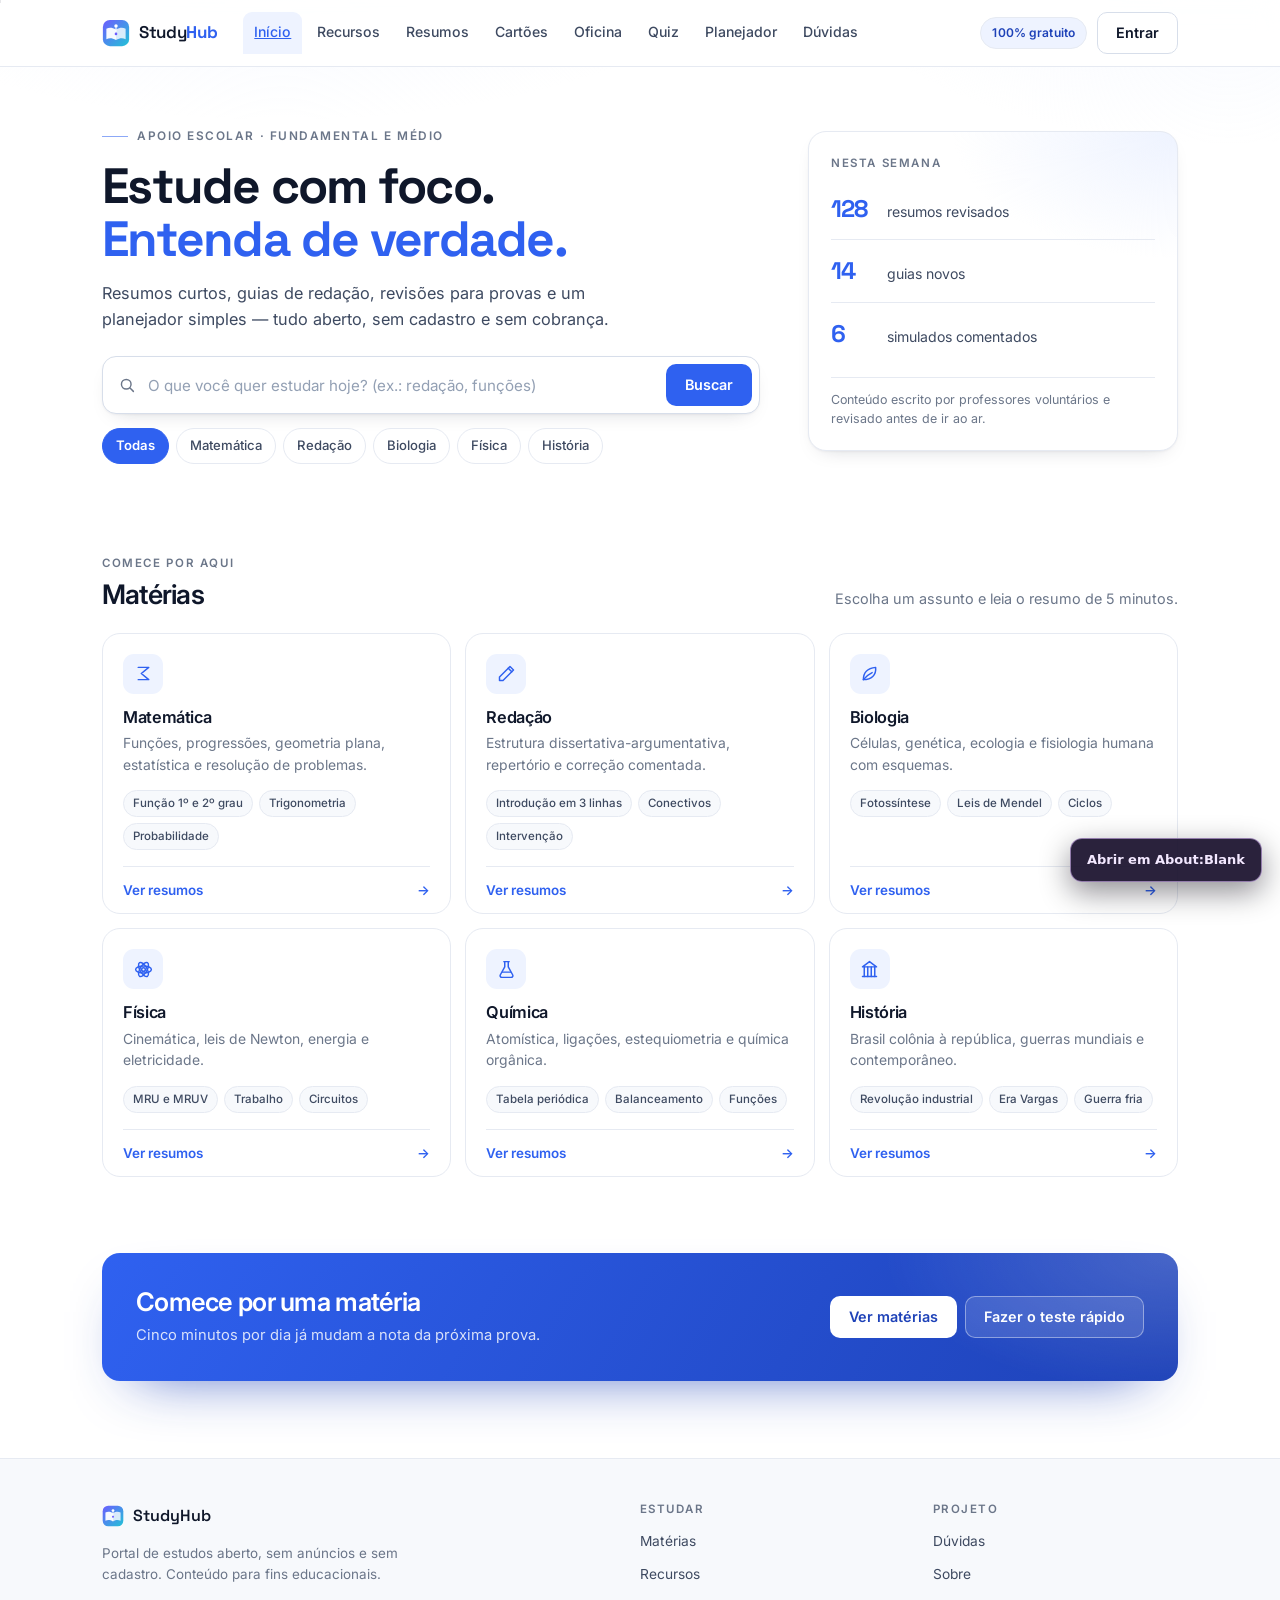
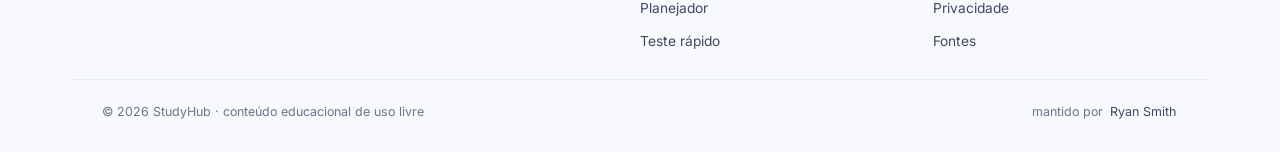
==== commit de33ce41: "feat: about:blank sob demanda, 4 fundos do Astolfo e o fim do pico de 1,2 GB do Granny (v77) about:b" ====
--- a/index.html
+++ b/index.html
@@ -104,21 +104,21 @@
   }
   </script>
 
-  <link rel="stylesheet" href="assets/css/styles.css?v=76">
+  <link rel="stylesheet" href="assets/css/styles.css?v=77">
 
   <!-- folhas das abas: carregadas/ligadas pelo app.js conforme a rota -->
-  <link rel="stylesheet" href="assets/css/app.css?v=76">
+  <link rel="stylesheet" href="assets/css/app.css?v=77">
   <!-- gaveta de abas (topo): puxar, guardar e organizar as abas -->
-  <link rel="stylesheet" href="assets/css/tabs.css?v=76">
-  <link rel="stylesheet" href="assets/css/social.css?v=76">
-  <link rel="stylesheet" href="assets/css/os.css?v=76">
-  <link rel="stylesheet" href="assets/css/lcore.css?v=76">
+  <link rel="stylesheet" href="assets/css/tabs.css?v=77">
+  <link rel="stylesheet" href="assets/css/social.css?v=77">
+  <link rel="stylesheet" href="assets/css/os.css?v=77">
+  <link rel="stylesheet" href="assets/css/lcore.css?v=77">
   <!-- animação de troca de aba (tempo/relógio), coreografada por assets/js/anim.js -->
-  <link rel="stylesheet" href="assets/css/anim.css?v=76">
-  <link rel="stylesheet" href="assets/css/personal.css?v=76">
+  <link rel="stylesheet" href="assets/css/anim.css?v=77">
+  <link rel="stylesheet" href="assets/css/personal.css?v=77">
   <!-- personalização Astolfo (opcional): só age com html[data-skin="astolfo"] -->
-  <link rel="stylesheet" href="assets/css/astolfo.css?v=76" id="astolfo-css">
-  <link rel="stylesheet" href="assets/css/extras.css?v=76">
+  <link rel="stylesheet" href="assets/css/astolfo.css?v=77" id="astolfo-css">
+  <link rel="stylesheet" href="assets/css/extras.css?v=77">
 </head>
 <body>
 
@@ -1321,6 +1321,7 @@
                 <code>assets/img/astolfo/astolfo-wall-1920.jpg</code>
                 <small>Entra atrás do site inteiro com véu de opacidade — toque na miniatura para ver inteira.</small>
               </span>
+              <button class="btn btn--soft btn--sm" type="button" data-astolfo="wall-next" title="Quatro fundos na mesma paleta: este passa para o próximo">Trocar fundo</button>
             </div>
 
             <p class="ast-card__keys">Atalho: <kbd id="astolfo-shortcut-label">Ctrl + Alt + Y</kbd> — a mesma combinação desliga. Dá para trocar na seção "Atalhos" aqui em cima.</p>
@@ -2829,22 +2830,22 @@
 
 <div class="toast" id="toast" role="status" aria-live="polite" hidden></div>
 
-  <script src="assets/js/social.js?v=76" defer></script>
+  <script src="assets/js/social.js?v=77" defer></script>
   <!-- abertura em about:blank: o site continua no iframe da aba em branco
        (o app.js recarrega a página uma vez quando o bundle muda, então o JS
        antigo nunca fica preso nessa aba) -->
-  <script src="assets/js/cloak.js?v=76" defer></script>
-  <script src="assets/js/keybinds.js?v=76" defer></script>
-  <script src="assets/js/anim-classic.js?v=76" defer></script>
-  <script src="assets/js/personal.js?v=76" defer></script>
-  <script src="assets/js/anim.js?v=76" defer></script>
-  <script src="assets/js/astolfo.js?v=76" defer></script>
-  <script src="assets/js/lcore.js?v=76" defer></script>
-  <script src="assets/js/bgimage.js?v=76" defer></script>
-  <script src="assets/js/secret.js?v=76" defer></script>
-  <script src="assets/js/downloads.js?v=76" defer></script>
-  <script src="assets/js/game-tab.js?v=76" defer></script>
-  <script src="assets/js/links.js?v=76" defer></script>
-    <script src="assets/js/app.js?v=76" defer></script>
+  <script src="assets/js/cloak.js?v=77" defer></script>
+  <script src="assets/js/keybinds.js?v=77" defer></script>
+  <script src="assets/js/anim-classic.js?v=77" defer></script>
+  <script src="assets/js/personal.js?v=77" defer></script>
+  <script src="assets/js/anim.js?v=77" defer></script>
+  <script src="assets/js/astolfo.js?v=77" defer></script>
+  <script src="assets/js/lcore.js?v=77" defer></script>
+  <script src="assets/js/bgimage.js?v=77" defer></script>
+  <script src="assets/js/secret.js?v=77" defer></script>
+  <script src="assets/js/downloads.js?v=77" defer></script>
+  <script src="assets/js/game-tab.js?v=77" defer></script>
+  <script src="assets/js/links.js?v=77" defer></script>
+    <script src="assets/js/app.js?v=77" defer></script>
 </body>
 </html>
--- a/assets/css/astolfo.css
+++ b/assets/css/astolfo.css
@@ -225,6 +225,16 @@
 html[data-skin="astolfo"] #view-os .os { background: rgba(7, 7, 15, .35); }
 html[data-skin="astolfo"] .sites-head { background: rgba(11, 8, 16, .6); }
 
+/* ---------- quatro fundos: o JS escolhe um por visita ----------
+   Todos na mesma paleta e com o retrato na direita, que é onde a arte é
+   ancorada (68% 42%) — o véu escuro fica em cima do lado esquerdo, onde
+   vive o conteúdo. A primeira é a original; as outras três entraram
+   depois para o tema não ter um fundo só. */
+html[data-skin="astolfo"] { --ast-wall: url("../img/astolfo/astolfo-wall-1920.jpg"); }
+html[data-skin="astolfo"][data-ast-wall="2"] { --ast-wall: url("../img/astolfo/astolfo-wall-2.jpg"); }
+html[data-skin="astolfo"][data-ast-wall="3"] { --ast-wall: url("../img/astolfo/astolfo-wall-3.jpg"); }
+html[data-skin="astolfo"][data-ast-wall="4"] { --ast-wall: url("../img/astolfo/astolfo-wall-4.jpg"); }
+
 html[data-skin="astolfo"] body::before {
   content: "";
   position: fixed;
@@ -243,7 +253,7 @@
     /* o "opacity" da arte: tudo por baixo fica mais apagado */
     linear-gradient(rgba(11, 8, 16, .55), rgba(11, 8, 16, .55)),
     /* a arte do Astolfo (humana, MIT — ver CREDITS.md) */
-    url("../img/astolfo/astolfo-wall-1920.jpg");
+    var(--ast-wall);
   background-position: 0 0, 0 0, 0 0, 68% 42%;
   background-size: auto, auto, auto, cover;
   background-repeat: no-repeat;
@@ -261,7 +271,7 @@
     linear-gradient(100deg, rgba(255, 247, 251, .98) 0%, rgba(255, 247, 251, .88) 38%, rgba(255, 247, 251, .35) 72%, rgba(255, 247, 251, 0) 100%),
     linear-gradient(0deg, rgba(255, 247, 251, .96) 0%, rgba(255, 247, 251, .4) 34%, rgba(255, 247, 251, 0) 62%),
     linear-gradient(rgba(255, 247, 251, .62), rgba(255, 247, 251, .62)),
-    url("../img/astolfo/astolfo-wall-1920.jpg");
+    var(--ast-wall);
   background-position: 0 0, 0 0, 0 0, 68% 42%;
   background-size: auto, auto, auto, cover;
   background-color: #fff7fb;
@@ -294,7 +304,7 @@
     background-image:
       linear-gradient(0deg, rgba(11, 8, 16, .94) 0%, rgba(11, 8, 16, .48) 44%, rgba(11, 8, 16, .14) 78%, rgba(11, 8, 16, .04) 100%),
       linear-gradient(rgba(11, 8, 16, .42), rgba(11, 8, 16, .42)),
-      url("../img/astolfo/astolfo-wall-1280.jpg");
+      var(--ast-wall);
     background-position: 0 0, 0 0, 70% 22%;
     background-size: auto, auto, cover;
   }
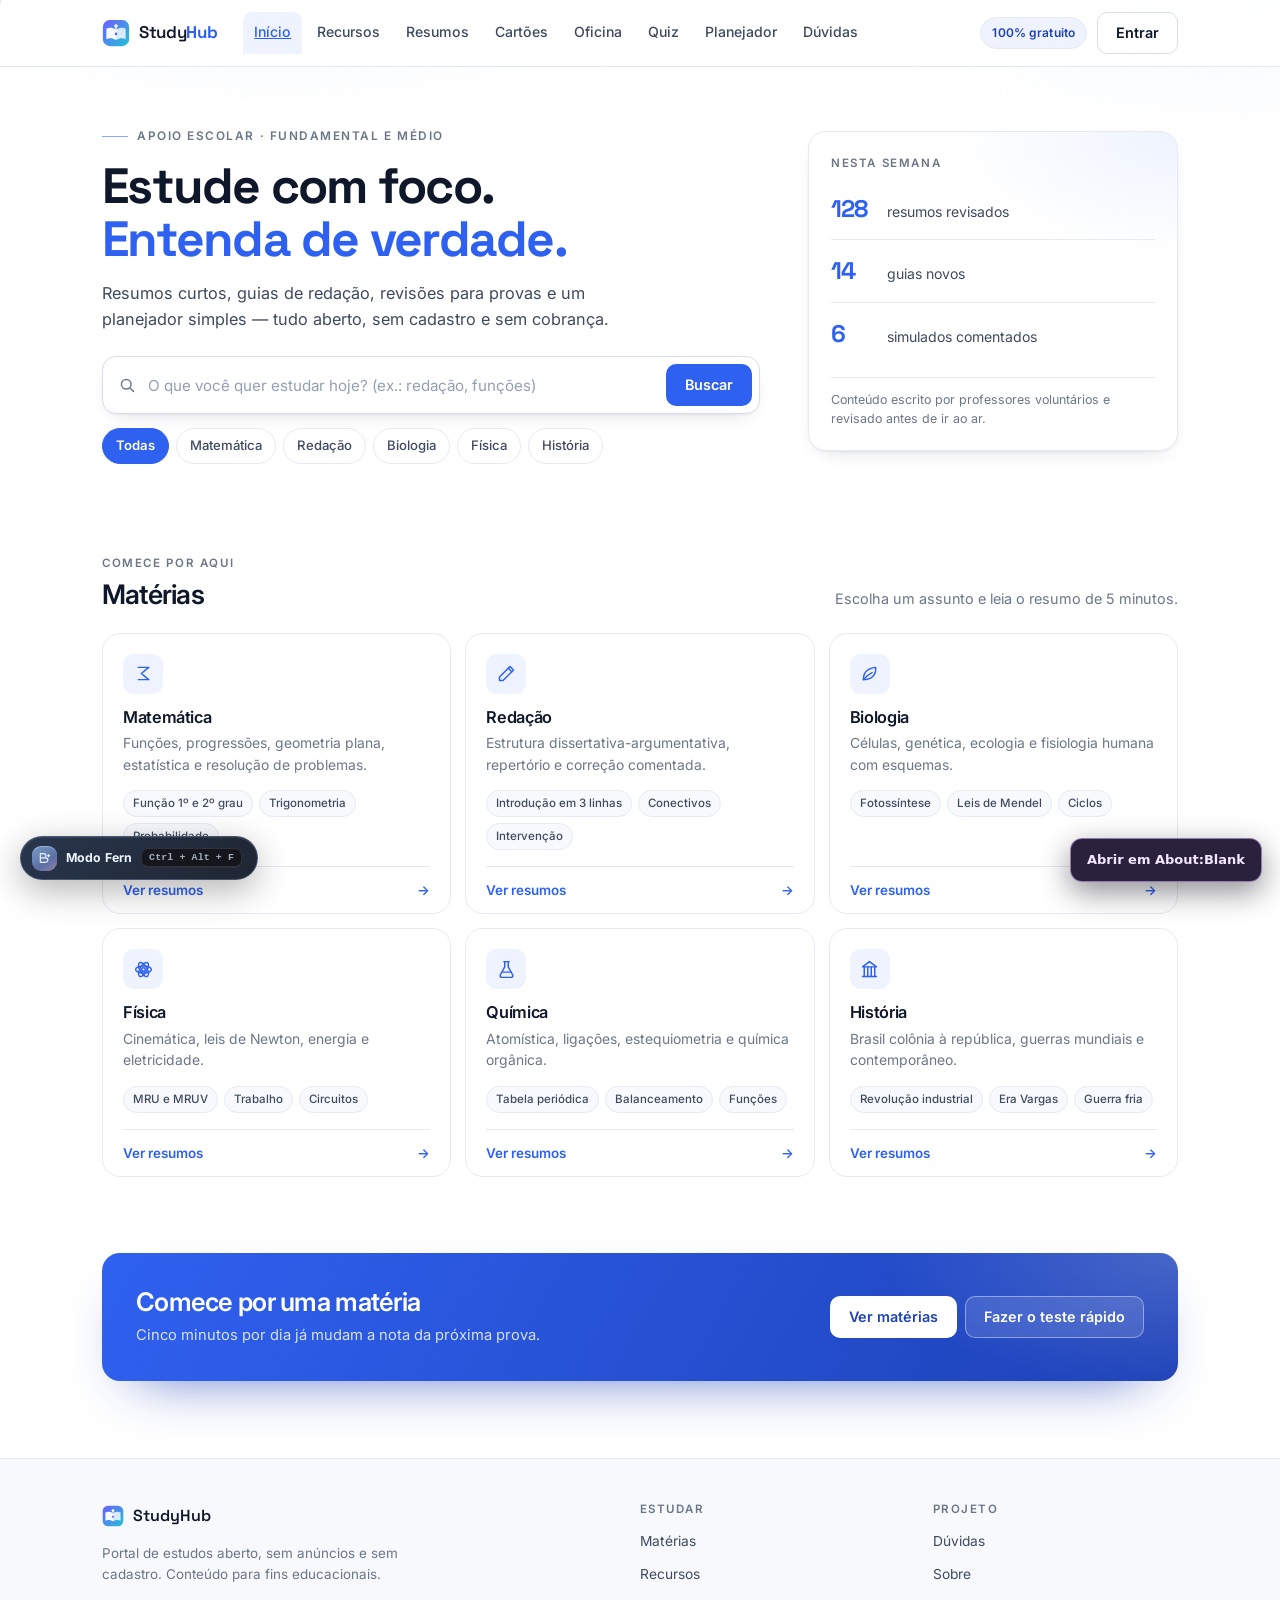
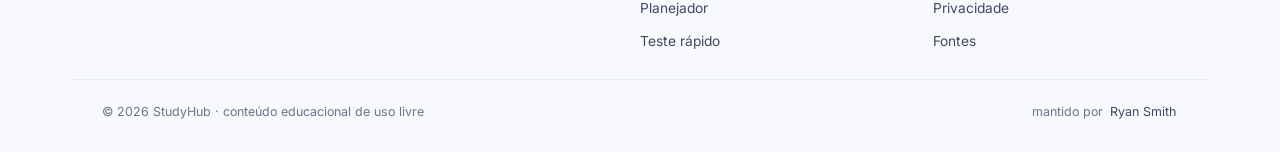
==== commit 7e175abd: "feat: add reversible Fern-style workspace mode (v79) Co-authored-by: arena-agent <297053741+arena-ag" ====
--- a/index.html
+++ b/index.html
@@ -104,23 +104,133 @@
   }
   </script>
 
-  <link rel="stylesheet" href="assets/css/styles.css?v=77">
+  <link rel="stylesheet" href="assets/css/styles.css?v=79">
 
   <!-- folhas das abas: carregadas/ligadas pelo app.js conforme a rota -->
-  <link rel="stylesheet" href="assets/css/app.css?v=77">
+  <link rel="stylesheet" href="assets/css/app.css?v=79">
   <!-- gaveta de abas (topo): puxar, guardar e organizar as abas -->
-  <link rel="stylesheet" href="assets/css/tabs.css?v=77">
-  <link rel="stylesheet" href="assets/css/social.css?v=77">
-  <link rel="stylesheet" href="assets/css/os.css?v=77">
-  <link rel="stylesheet" href="assets/css/lcore.css?v=77">
+  <link rel="stylesheet" href="assets/css/tabs.css?v=79">
+  <link rel="stylesheet" href="assets/css/social.css?v=79">
+  <link rel="stylesheet" href="assets/css/os.css?v=79">
+  <link rel="stylesheet" href="assets/css/lcore.css?v=79">
   <!-- animação de troca de aba (tempo/relógio), coreografada por assets/js/anim.js -->
-  <link rel="stylesheet" href="assets/css/anim.css?v=77">
-  <link rel="stylesheet" href="assets/css/personal.css?v=77">
+  <link rel="stylesheet" href="assets/css/anim.css?v=79">
+  <link rel="stylesheet" href="assets/css/personal.css?v=79">
   <!-- personalização Astolfo (opcional): só age com html[data-skin="astolfo"] -->
-  <link rel="stylesheet" href="assets/css/astolfo.css?v=77" id="astolfo-css">
-  <link rel="stylesheet" href="assets/css/extras.css?v=77">
+  <link rel="stylesheet" href="assets/css/astolfo.css?v=79" id="astolfo-css">
+  <link rel="stylesheet" href="assets/css/extras.css?v=79">
+  <link rel="stylesheet" href="assets/css/fern.css?v=79">
 </head>
 <body>
+
+<!-- Espaço lateral opcional: Ctrl + Alt + F alterna entre Fern e o SUTS normal. -->
+<button class="fern-launch" id="fern-launch" type="button" aria-pressed="false" title="Abrir o espaço lateral Fern · Ctrl + Alt + F">
+  <span class="fern-mark" aria-hidden="true"><svg viewBox="0 0 24 24" fill="none" stroke="currentColor" stroke-width="1.8" stroke-linecap="round" stroke-linejoin="round"><path d="M5 18.5V5.5h5.3a3.2 3.2 0 0 1 0 6.4H5m5.3 0H13a3.3 3.3 0 0 1 0 6.6H5"/><path d="M16 8.5h3M17.5 7v3"/></svg></span>
+  <span data-fern-launch-label>Modo Fern</span>
+  <kbd>Ctrl + Alt + F</kbd>
+</button>
+
+<aside id="fern-sidebar" aria-label="Navegação do espaço Fern">
+  <div class="fern-sidebar__brand">
+    <span class="fern-mark" aria-hidden="true"><svg viewBox="0 0 24 24" fill="none" stroke="currentColor" stroke-width="1.8" stroke-linecap="round" stroke-linejoin="round"><path d="M5 18.5V5.5h5.3a3.2 3.2 0 0 1 0 6.4H5m5.3 0H13a3.3 3.3 0 0 1 0 6.6H5"/><path d="M16 8.5h3M17.5 7v3"/></svg></span>
+    <span class="fern-brand-copy"><strong>Lumin Space</strong><span>seu espaço, seus jogos</span></span>
+  </div>
+  <nav class="fern-nav" aria-label="Seções">
+    <span class="fern-nav__label">Biblioteca</span>
+    <a class="fern-nav__item" href="./" data-route="lumin" data-fern-route="lumin" title="Todos os jogos do catálogo">
+      <span class="fern-nav__icon" aria-hidden="true"><svg viewBox="0 0 24 24"><path d="M7.5 8h9a4.5 4.5 0 0 1 4.4 3.6l.8 4.1a2.9 2.9 0 0 1-5.1 2.3L15.4 16H8.6l-1.8 1.9a2.9 2.9 0 0 1-5.1-2.3l.8-4.1A4.5 4.5 0 0 1 7.5 8Z"/><path d="M7 11v3m-1.5-1.5h3M15.5 12h.01M18 14h.01"/></svg></span><span>Games</span><span class="fern-nav__badge">todos</span>
+    </a>
+    <a class="fern-nav__item" href="./" data-route="gn" data-fern-route="gn" title="Acervo GN-Math">
+      <span class="fern-nav__icon" aria-hidden="true"><svg viewBox="0 0 24 24"><path d="M5 5.5h14v13H5zM8 9h8M8 12h5M8 15h7"/></svg></span><span>GN-Math</span>
+    </a>
+    <a class="fern-nav__item" href="./" data-route="mgs" data-fern-route="mgs" title="Multiple Games Sources">
+      <span class="fern-nav__icon" aria-hidden="true"><svg viewBox="0 0 24 24"><circle cx="7" cy="7" r="3"/><circle cx="17" cy="7" r="3"/><circle cx="7" cy="17" r="3"/><circle cx="17" cy="17" r="3"/></svg></span><span>M. G. S.</span>
+    </a>
+    <a class="fern-nav__item" href="./" data-route="provider" data-provider="duckmath" data-fern-route="provider" title="DuckMath — catálogo completo">
+      <span class="fern-nav__icon" aria-hidden="true"><svg viewBox="0 0 24 24"><path d="M4 7.5h11a4.5 4.5 0 0 1 0 9H4z"/><path d="M15 10h4.5a2.5 2.5 0 0 1 0 5H15M7 11.5h.01M10 11.5h.01"/></svg></span><span>DuckMath</span>
+    </a>
+    <a class="fern-nav__item" href="./" data-route="provider" data-provider="astra" data-fern-route="provider" title="Astra — catálogo completo">
+      <span class="fern-nav__icon" aria-hidden="true"><svg viewBox="0 0 24 24"><path d="m12 3 2.3 6.7L21 12l-6.7 2.3L12 21l-2.3-6.7L3 12l6.7-2.3L12 3Z"/></svg></span><span>Astra</span>
+    </a>
+    <a class="fern-nav__item" href="./" data-route="minecraft" data-fern-route="minecraft" title="Minecraft Mineral">
+      <span class="fern-nav__icon" aria-hidden="true"><svg viewBox="0 0 24 24"><path d="M4 4h7v7H4zM13 4h7v7h-7zM4 13h7v7H4zM13 13h7v7h-7z"/><path d="M6.5 6.5h2M15.5 6.5h2M6.5 15.5h2M15.5 15.5h2"/></svg></span><span>Minecraft Mineral</span>
+    </a>
+    <span class="fern-nav__label">Comunidade</span>
+    <button class="fern-nav__item" type="button" data-fern-action="chat" title="Abrir chat global">
+      <span class="fern-nav__icon" aria-hidden="true"><svg viewBox="0 0 24 24"><path d="M20.5 11.5a8 8 0 0 1-8.5 8 9 9 0 0 1-3-.5L4 20l1.2-3.6A7.8 7.8 0 0 1 3 11.5a8 8 0 0 1 8.5-8 8 8 0 0 1 9 8Z"/><path d="M8 11.5h.01M12 11.5h.01M16 11.5h.01"/></svg></span><span>Chat</span>
+    </button>
+    <button class="fern-nav__item" type="button" data-fern-action="ai" title="Abrir assistente local">
+      <span class="fern-nav__icon" aria-hidden="true"><svg viewBox="0 0 24 24"><path d="M12 3.5 13.7 9l5.8 2-5.8 2-1.7 5.5L10.3 13l-5.8-2 5.8-2L12 3.5Z"/><path d="m19 15 .8 2.2L22 18l-2.2.8L19 21l-.8-2.2L16 18l2.2-.8L19 15Z"/></svg></span><span>AI local</span><span class="fern-nav__badge">privado</span>
+    </button>
+    <span class="fern-nav__label">Ferramentas</span>
+    <a class="fern-nav__item" href="./" data-route="browser" data-fern-route="browser" title="Navegador interno">
+      <span class="fern-nav__icon" aria-hidden="true"><svg viewBox="0 0 24 24"><circle cx="12" cy="12" r="9"/><path d="M3.5 9h17M8 3.8c2.3 2.4 3.2 5.1 3.2 8.2s-.9 5.8-3.2 8.2M16 3.8c-2.3 2.4-3.2 5.1-3.2 8.2s.9 5.8 3.2 8.2"/></svg></span><span>Navegador</span>
+    </a>
+    <a class="fern-nav__item" href="./" data-route="sites" data-fern-route="sites" title="Coleções de sites">
+      <span class="fern-nav__icon" aria-hidden="true"><svg viewBox="0 0 24 24"><rect x="3.5" y="4.5" width="17" height="15" rx="2"/><path d="M3.5 9h17M7 6.8h.01M10 6.8h.01"/></svg></span><span>Sites</span>
+    </a>
+    <a class="fern-nav__item" href="./" data-route="estudo" data-fern-route="estudo" title="Área de estudos">
+      <span class="fern-nav__icon" aria-hidden="true"><svg viewBox="0 0 24 24"><path d="m3.5 8 8.5-4 8.5 4-8.5 4-8.5-4Z"/><path d="M7 10v5.5c3 2.2 7 2.2 10 0V10M20.5 8v7"/></svg></span><span>Estudos</span>
+    </a>
+    <a class="fern-nav__item" href="./" data-route="hub" data-fern-route="hub" title="Perfil, ferramentas e comunidade">
+      <span class="fern-nav__icon" aria-hidden="true"><svg viewBox="0 0 24 24"><rect x="3.5" y="4" width="7" height="7" rx="1.5"/><rect x="13.5" y="4" width="7" height="7" rx="1.5"/><rect x="3.5" y="13" width="7" height="7" rx="1.5"/><rect x="13.5" y="13" width="7" height="7" rx="1.5"/></svg></span><span>Hub</span>
+    </a>
+    <span class="fern-nav__label">Experimentos</span>
+    <button class="fern-nav__item" type="button" data-fern-action="uv" title="Verificar disponibilidade do Ultraviolet">
+      <span class="fern-nav__icon" aria-hidden="true"><svg viewBox="0 0 24 24"><path d="m3.5 6 8.5 12 8.5-12M7 6h10"/></svg></span><span>Ultraviolet</span><span class="fern-nav__badge">info</span>
+    </button>
+  </nav>
+  <div class="fern-sidebar__foot">Atalho <b>Ctrl + Alt + F</b><br>volta ao SUTS normal.</div>
+</aside>
+<header id="fern-topbar" aria-label="Barra do espaço Fern">
+  <div class="fern-topbar__left">
+    <button class="fern-control" id="fern-side-toggle" type="button" aria-label="Recolher ou abrir navegação lateral" aria-controls="fern-sidebar" aria-expanded="true" title="Abrir/fechar painel lateral"><svg viewBox="0 0 24 24"><rect x="3" y="4" width="18" height="16" rx="2"/><path d="M9 4v16M13 9h4M13 12h4M13 15h3"/></svg></button>
+    <span class="fern-topbar__crumb" id="fern-current">Seu espaço</span>
+  </div>
+  <div class="fern-topbar__right">
+    <button class="fern-control fern-control--ai" type="button" data-fern-action="ai" title="Abrir assistente local"><span aria-hidden="true">✦</span><span class="fern-control__label">AI local</span></button>
+    <button class="fern-control" type="button" data-fern-action="chat" title="Abrir o chat global"><span aria-hidden="true">◌</span><span class="fern-control__label">Chat</span></button>
+    <span class="fern-topbar__divider" aria-hidden="true"></span>
+    <button class="fern-control fern-control--exit" type="button" data-fern-action="toggle" title="Voltar ao SUTS normal · Ctrl + Alt + F"><span class="fern-control__label">SUTS normal</span><kbd>Ctrl + Alt + F</kbd></button>
+  </div>
+</header>
+<button id="fern-backdrop" type="button" aria-label="Fechar navegação lateral" hidden></button>
+
+<section id="fern-ai" role="dialog" aria-modal="true" aria-labelledby="fern-ai-title" hidden>
+  <div class="fern-ai-card">
+    <header class="fern-ai__head">
+      <div class="fern-ai__identity"><span class="fern-mark" aria-hidden="true">✦</span><div><h2 id="fern-ai-title">Assistente local</h2><p id="fern-ai-status">Ajuda para navegar pelo LuminSDK</p></div></div>
+      <button class="fern-control" type="button" data-fern-action="ai-close" aria-label="Fechar assistente">Fechar</button>
+    </header>
+    <div class="fern-ai__body">
+      <div class="fern-ai__log" id="fern-ai-log" aria-live="polite"></div>
+      <div class="fern-ai__suggestions" aria-label="Sugestões">
+        <button type="button" data-fern-prompt="Buscar Minecraft">Buscar Minecraft</button>
+        <button type="button" data-fern-prompt="Abrir Estudos">Abrir Estudos</button>
+        <button type="button" data-fern-prompt="O que é Ultraviolet?">Ultraviolet?</button>
+      </div>
+      <form class="fern-ai__form" id="fern-ai-form">
+        <label class="sr-only" for="fern-ai-prompt">Pergunte ao assistente local</label>
+        <textarea id="fern-ai-prompt" rows="1" maxlength="300" placeholder="Peça para encontrar um jogo ou abrir uma seção…"></textarea>
+        <button class="fern-ai__send" type="submit" aria-label="Enviar pergunta"><svg viewBox="0 0 24 24"><path d="m4 4 16 8-16 8 3-8-3-8Z"/><path d="M7 12h13"/></svg></button>
+      </form>
+      <p class="fern-ai__privacy">Assistente local baseado em comandos — não é IA generativa; nada do que você digitar é enviado.</p>
+    </div>
+  </div>
+</section>
+
+<section id="fern-uv" role="dialog" aria-modal="true" aria-labelledby="fern-uv-title" hidden>
+  <div class="fern-uv-card">
+    <header class="fern-uv__head"><h2 id="fern-uv-title">Ultraviolet</h2><button class="fern-control" type="button" data-fern-action="uv-close" aria-label="Fechar informações">Fechar</button></header>
+    <div class="fern-uv__content">
+      <span class="fern-uv__status"><span aria-hidden="true">●</span> Backend não configurado</span>
+      <h3>Não vou mostrar um proxy falso.</h3>
+      <p>Ultraviolet precisa do cliente (bundle e service worker) <em>e</em> de um servidor Bare compatível para buscar os sites. Este projeto estático não tem esse backend. Os links enviados são páginas HTML/SVG de outros sites, não um endpoint Bare confirmado.</p>
+      <p class="fern-uv__note">O Navegador interno já existente abre endereços diretamente quando o site de destino permite. Para ligar UV de verdade, falta uma URL de serviço Bare compatível ou um backend que possamos hospedar.</p>
+      <button class="fern-control fern-control--ai" type="button" data-route="browser" data-fern-route="browser">Abrir o Navegador interno</button>
+    </div>
+  </div>
+</section>
 
 <!-- espaço que a gaveta ocupa: cresce e encolhe junto com ela -->
 <div class="tabs-space" id="tabs-space" aria-hidden="true"></div>
@@ -1239,6 +1349,13 @@
           <div class="key-row" data-keybind="astolfo">
             <span class="key-row__what">Ligar/desligar o tema Astolfo</span>
             <kbd data-keybind-label>Ctrl + Alt + Y</kbd>
+            <button class="btn btn--soft btn--sm" type="button" data-keybind-action="change">Alterar</button>
+            <button class="btn btn--soft btn--sm" type="button" data-keybind-action="reset">Padrão</button>
+          </div>
+
+          <div class="key-row" data-keybind="fern">
+            <span class="key-row__what">Alternar espaço Fern / SUTS normal</span>
+            <kbd data-keybind-label>Ctrl + Alt + F</kbd>
             <button class="btn btn--soft btn--sm" type="button" data-keybind-action="change">Alterar</button>
             <button class="btn btn--soft btn--sm" type="button" data-keybind-action="reset">Padrão</button>
           </div>
@@ -2830,22 +2947,23 @@
 
 <div class="toast" id="toast" role="status" aria-live="polite" hidden></div>
 
-  <script src="assets/js/social.js?v=77" defer></script>
+  <script src="assets/js/social.js?v=79" defer></script>
   <!-- abertura em about:blank: o site continua no iframe da aba em branco
        (o app.js recarrega a página uma vez quando o bundle muda, então o JS
        antigo nunca fica preso nessa aba) -->
-  <script src="assets/js/cloak.js?v=77" defer></script>
-  <script src="assets/js/keybinds.js?v=77" defer></script>
-  <script src="assets/js/anim-classic.js?v=77" defer></script>
-  <script src="assets/js/personal.js?v=77" defer></script>
-  <script src="assets/js/anim.js?v=77" defer></script>
-  <script src="assets/js/astolfo.js?v=77" defer></script>
-  <script src="assets/js/lcore.js?v=77" defer></script>
-  <script src="assets/js/bgimage.js?v=77" defer></script>
-  <script src="assets/js/secret.js?v=77" defer></script>
-  <script src="assets/js/downloads.js?v=77" defer></script>
-  <script src="assets/js/game-tab.js?v=77" defer></script>
-  <script src="assets/js/links.js?v=77" defer></script>
-    <script src="assets/js/app.js?v=77" defer></script>
+  <script src="assets/js/cloak.js?v=79" defer></script>
+  <script src="assets/js/keybinds.js?v=79" defer></script>
+  <script src="assets/js/anim-classic.js?v=79" defer></script>
+  <script src="assets/js/personal.js?v=79" defer></script>
+  <script src="assets/js/anim.js?v=79" defer></script>
+  <script src="assets/js/astolfo.js?v=79" defer></script>
+  <script src="assets/js/lcore.js?v=79" defer></script>
+  <script src="assets/js/bgimage.js?v=79" defer></script>
+  <script src="assets/js/secret.js?v=79" defer></script>
+  <script src="assets/js/downloads.js?v=79" defer></script>
+  <script src="assets/js/game-tab.js?v=79" defer></script>
+  <script src="assets/js/links.js?v=79" defer></script>
+  <script src="assets/js/fern.js?v=79" defer></script>
+    <script src="assets/js/app.js?v=79" defer></script>
 </body>
 </html>
--- a/assets/css/fern.css
+++ b/assets/css/fern.css
@@ -0,0 +1,298 @@
+/* =========================================================
+   Lumin Fern — shell lateral opcional (Ctrl + Alt + F)
+   Reutiliza as vistas existentes; o modo normal não é alterado.
+   ========================================================= */
+:root {
+  --fern-sidebar: 252px;
+  --fern-topbar: 64px;
+  --fern-ink: #f4f7fb;
+  --fern-muted: #96a2b4;
+  --fern-line: rgba(188, 205, 226, .12);
+  --fern-glass: rgba(13, 19, 29, .92);
+  --fern-accent: #a4c7ff;
+}
+
+#fern-launch {
+  position: fixed;
+  z-index: 91;
+  left: 20px;
+  bottom: 20px;
+  display: inline-flex;
+  align-items: center;
+  gap: 9px;
+  min-height: 44px;
+  padding: 0 15px 0 11px;
+  border: 1px solid rgba(170, 200, 245, .25);
+  border-radius: 999px;
+  color: #eff5ff;
+  background: linear-gradient(135deg, rgba(31, 46, 69, .96), rgba(22, 29, 43, .96));
+  box-shadow: 0 10px 35px rgba(0, 0, 0, .3), inset 0 1px rgba(255,255,255,.08);
+  font-size: .77rem;
+  font-weight: 700;
+  letter-spacing: .01em;
+  cursor: pointer;
+  transition: transform .2s ease, border-color .2s ease, background .2s ease;
+}
+#fern-launch:hover { transform: translateY(-2px); border-color: rgba(170, 200, 245, .55); }
+#fern-launch:focus-visible, .fern-control:focus-visible, .fern-nav__item:focus-visible {
+  outline: 2px solid #a4c7ff;
+  outline-offset: 3px;
+}
+.fern-mark {
+  display: grid;
+  width: 25px;
+  height: 25px;
+  place-items: center;
+  border-radius: 9px;
+  color: #e9f1ff;
+  background: linear-gradient(145deg, #799cc8, #5b70a5 62%, #997da8);
+  box-shadow: inset 0 1px rgba(255,255,255,.3);
+}
+.fern-mark svg { width: 16px; height: 16px; }
+#fern-launch kbd { color: #c0cce0; font: 600 .62rem ui-monospace, monospace; opacity: .82; }
+
+#fern-sidebar, #fern-topbar, #fern-backdrop { display: none; }
+html.fern-mode { --fern-sidebar: 252px; }
+html.fern-mode.fern-collapsed { --fern-sidebar: 76px; }
+html.fern-mode body {
+  box-sizing: border-box;
+  min-height: 100vh;
+  padding: var(--fern-topbar) 0 0 var(--fern-sidebar);
+  transition: padding-left .24s cubic-bezier(.2,.8,.2,1);
+  background:
+    radial-gradient(ellipse at 80% -15%, rgba(90, 121, 172, .15), transparent 42%),
+    linear-gradient(145deg, #0e131c, #0b0e14 68%);
+}
+/* A rota de Estudos normalmente zera o recuo para ocupar a tela toda. */
+html.fern-mode[data-view="estudo"] body { padding-left: var(--fern-sidebar); }
+html.fern-mode #tabs,
+html.fern-mode #tabs-space,
+html.fern-mode #tabs-pull,
+html.fern-mode .presence,
+html.fern-mode .float-chat,
+html.fern-mode .float-os { display: none !important; }
+html.fern-mode #fern-sidebar,
+html.fern-mode #fern-topbar { display: flex; }
+
+#fern-sidebar {
+  position: fixed;
+  z-index: 120;
+  inset: 0 auto 0 0;
+  width: var(--fern-sidebar);
+  flex-direction: column;
+  overflow: hidden auto;
+  padding: 18px 13px 14px;
+  border-right: 1px solid var(--fern-line);
+  color: var(--fern-ink);
+  background: linear-gradient(180deg, rgba(17, 24, 35, .98), rgba(12, 17, 25, .98));
+  box-shadow: 16px 0 60px rgba(0, 0, 0, .12);
+  transition: width .24s cubic-bezier(.2,.8,.2,1), transform .24s cubic-bezier(.2,.8,.2,1);
+  scrollbar-width: thin;
+  scrollbar-color: rgba(255,255,255,.15) transparent;
+}
+.fern-sidebar__brand {
+  display: flex;
+  align-items: center;
+  gap: 11px;
+  min-height: 44px;
+  padding: 0 8px 16px;
+  border-bottom: 1px solid var(--fern-line);
+  white-space: nowrap;
+}
+.fern-sidebar__brand .fern-mark { flex: none; width: 31px; height: 31px; border-radius: 11px; }
+.fern-brand-copy { display: grid; gap: 1px; overflow: hidden; }
+.fern-brand-copy strong { font-size: .9rem; letter-spacing: -.025em; }
+.fern-brand-copy span { color: var(--fern-muted); font-size: .65rem; }
+.fern-nav { display: grid; gap: 4px; padding: 17px 0 10px; }
+.fern-nav__label {
+  padding: 11px 10px 5px;
+  color: #6f7b8c;
+  font-size: .58rem;
+  font-weight: 800;
+  letter-spacing: .16em;
+  text-transform: uppercase;
+  white-space: nowrap;
+}
+.fern-nav__item {
+  position: relative;
+  display: flex;
+  align-items: center;
+  gap: 12px;
+  width: 100%;
+  min-height: 42px;
+  padding: 0 11px;
+  border: 1px solid transparent;
+  border-radius: 12px;
+  color: #aab5c5;
+  background: transparent;
+  text-align: left;
+  text-decoration: none;
+  font: 600 .79rem/1.2 var(--font-body, system-ui);
+  white-space: nowrap;
+  cursor: pointer;
+  transition: color .16s ease, background .16s ease, border-color .16s ease, transform .16s ease;
+}
+.fern-nav__item:hover { color: #f6f8fc; background: rgba(255,255,255,.055); transform: translateX(2px); }
+.fern-nav__item.is-active {
+  color: #f1f6ff;
+  border-color: rgba(162, 192, 237, .19);
+  background: linear-gradient(100deg, rgba(116, 151, 206, .2), rgba(126, 142, 187, .07));
+  box-shadow: inset 2px 0 #a4c7ff;
+}
+.fern-nav__icon { display: grid; flex: none; width: 20px; height: 20px; place-items: center; color: #b8c9e1; }
+.fern-nav__icon svg { width: 19px; height: 19px; fill: none; stroke: currentColor; stroke-width: 1.7; stroke-linecap: round; stroke-linejoin: round; }
+.fern-nav__item.is-active .fern-nav__icon { color: #d4e4ff; }
+.fern-nav__badge {
+  margin-left: auto;
+  padding: 3px 6px;
+  border: 1px solid rgba(255,255,255,.1);
+  border-radius: 999px;
+  color: #8e9bad;
+  font-size: .56rem;
+  letter-spacing: .02em;
+}
+.fern-sidebar__foot { margin-top: auto; padding: 14px 8px 4px; border-top: 1px solid var(--fern-line); color: #748093; font-size: .65rem; line-height: 1.5; }
+.fern-sidebar__foot b { color: #c4d2e6; font-weight: 600; }
+
+#fern-topbar {
+  position: fixed;
+  z-index: 119;
+  inset: 0 0 auto var(--fern-sidebar);
+  height: var(--fern-topbar);
+  align-items: center;
+  justify-content: space-between;
+  gap: 14px;
+  padding: 0 clamp(14px, 2.5vw, 30px);
+  border-bottom: 1px solid var(--fern-line);
+  color: var(--fern-ink);
+  background: rgba(13, 18, 27, .82);
+  backdrop-filter: blur(18px) saturate(1.2);
+  transition: left .24s cubic-bezier(.2,.8,.2,1);
+}
+.fern-topbar__left, .fern-topbar__right { display: flex; align-items: center; gap: 12px; min-width: 0; }
+.fern-topbar__crumb { overflow: hidden; color: #b6c1d1; font-size: .78rem; font-weight: 600; text-overflow: ellipsis; white-space: nowrap; }
+.fern-topbar__right { justify-content: flex-end; }
+.fern-control {
+  display: inline-flex;
+  align-items: center;
+  justify-content: center;
+  gap: 8px;
+  min-width: 38px;
+  min-height: 36px;
+  padding: 0 11px;
+  border: 1px solid rgba(194, 209, 232, .14);
+  border-radius: 11px;
+  color: #c2ccda;
+  background: rgba(255,255,255,.035);
+  font: 600 .73rem var(--font-body, system-ui);
+  cursor: pointer;
+  transition: border-color .16s ease, color .16s ease, background .16s ease;
+}
+.fern-control:hover { color: white; border-color: rgba(194, 209, 232, .35); background: rgba(255,255,255,.075); }
+.fern-control svg { width: 17px; height: 17px; fill: none; stroke: currentColor; stroke-width: 1.8; stroke-linecap: round; stroke-linejoin: round; }
+.fern-control--ai { color: #e3dcff; border-color: rgba(171, 155, 235, .24); background: rgba(116, 95, 168, .16); }
+.fern-control--exit { color: #bbc5d2; }
+.fern-topbar__divider { width: 1px; height: 22px; background: var(--fern-line); }
+
+#fern-backdrop { display: none; position: fixed; z-index: 118; inset: 0; border: 0; background: rgba(4, 7, 12, .62); }
+#fern-backdrop[hidden] { display: none !important; }
+html.fern-collapsed #fern-sidebar { width: 76px; padding-right: 10px; padding-left: 10px; }
+html.fern-collapsed .fern-sidebar__brand { justify-content: center; padding-right: 0; padding-left: 0; }
+html.fern-collapsed .fern-brand-copy,
+html.fern-collapsed .fern-nav__label,
+html.fern-collapsed .fern-nav__item > span:not(.fern-nav__icon),
+html.fern-collapsed .fern-sidebar__foot { display: none; }
+html.fern-collapsed .fern-nav__item { justify-content: center; padding: 0; }
+html.fern-collapsed .fern-nav__item.is-active { box-shadow: inset 0 0 0 1px rgba(162,192,237,.08); }
+html.fern-collapsed .fern-nav__item.is-active::before { position:absolute; left:0; width:2px; height:20px; border-radius:2px; background:#a4c7ff; content:""; }
+html.fern-collapsed #fern-topbar { left: 76px; }
+
+/* Assistente de navegação local */
+#fern-ai[hidden], #fern-uv[hidden] { display: none !important; }
+#fern-ai, #fern-uv {
+  position: fixed;
+  z-index: 160;
+  inset: calc(var(--fern-topbar) + 13px) 16px 16px calc(var(--fern-sidebar) + 16px);
+  display: grid;
+  place-items: center;
+  padding: clamp(12px, 3vw, 32px);
+  border: 1px solid rgba(183, 203, 230, .12);
+  border-radius: 23px;
+  color: var(--fern-ink);
+  background: linear-gradient(145deg, rgba(17, 25, 37, .98), rgba(12, 17, 26, .98));
+  box-shadow: 0 28px 100px rgba(0,0,0,.4);
+  backdrop-filter: blur(20px);
+}
+.fern-ai-card, .fern-uv-card { display: flex; width: min(100%, 780px); height: min(100%, 740px); flex-direction: column; overflow: hidden; border: 1px solid rgba(190, 207, 232, .12); border-radius: 19px; background: rgba(255,255,255,.025); }
+.fern-ai__head, .fern-uv__head { display: flex; align-items: center; justify-content: space-between; gap: 14px; padding: 18px 20px; border-bottom: 1px solid var(--fern-line); }
+.fern-ai__identity { display: flex; align-items: center; gap: 12px; }
+.fern-ai__identity h2, .fern-uv__head h2 { margin: 0; color: #f1f5fc; font-size: 1.06rem; }
+.fern-ai__identity p { margin: 3px 0 0; color: var(--fern-muted); font-size: .69rem; }
+.fern-ai__body { display: flex; min-height: 0; flex: 1; flex-direction: column; padding: 18px; }
+.fern-ai__log { display: flex; min-height: 0; flex: 1; flex-direction: column; gap: 11px; overflow-y: auto; padding: 2px 4px 14px; scroll-behavior: smooth; }
+.fern-ai-message { display: flex; max-width: min(88%, 640px); flex-direction: column; align-items: flex-start; gap: 7px; }
+.fern-ai-message--user { align-self: flex-end; align-items: flex-end; }
+.fern-ai-message p { margin: 0; padding: 12px 15px; border: 1px solid rgba(177, 198, 227, .12); border-radius: 14px 14px 14px 4px; color: #d8e1ed; background: rgba(255,255,255,.045); font-size: .82rem; line-height: 1.58; white-space: pre-wrap; overflow-wrap: anywhere; }
+.fern-ai-message--user p { border-color: rgba(143, 164, 215, .19); border-radius: 14px 14px 4px 14px; color: #f5f6ff; background: rgba(103, 119, 172, .19); }
+.fern-ai-action { padding: 8px 12px; border: 1px solid rgba(171, 192, 229, .2); border-radius: 9px; color: #d6e3fa; background: rgba(116, 151, 206, .12); font-size: .72rem; font-weight: 650; cursor: pointer; }
+.fern-ai-action:hover { background: rgba(116, 151, 206, .22); }
+.fern-ai__suggestions { display: flex; flex-wrap: wrap; gap: 7px; padding: 9px 0 13px; }
+.fern-ai__suggestions button { padding: 7px 10px; border: 1px solid rgba(190,207,232,.13); border-radius: 999px; color: #aebbd0; background: rgba(255,255,255,.025); font-size: .68rem; cursor: pointer; }
+.fern-ai__suggestions button:hover { color: #f5f7fb; border-color: rgba(190,207,232,.28); }
+.fern-ai__form { display: flex; align-items: end; gap: 9px; padding: 8px; border: 1px solid rgba(190,207,232,.17); border-radius: 15px; background: rgba(3,7,12,.25); }
+.fern-ai__form textarea { width: 100%; min-height: 42px; max-height: 130px; resize: vertical; padding: 10px 9px; border: 0; outline: 0; color: #f0f4fa; background: transparent; font: 400 .82rem/1.5 var(--font-body, system-ui); }
+.fern-ai__form textarea::placeholder { color: #778396; }
+.fern-ai__send { display: grid; flex: none; width: 38px; height: 38px; place-items: center; border: 0; border-radius: 11px; color: #101722; background: #c5d9f6; cursor: pointer; }
+.fern-ai__send:hover { background: white; }
+.fern-ai__send svg { width: 18px; height: 18px; fill: none; stroke: currentColor; stroke-width: 2; stroke-linecap: round; stroke-linejoin: round; }
+.fern-ai__privacy { margin: 9px 4px 0; color: #748095; font-size: .63rem; text-align: center; }
+
+.fern-uv__content { width: min(100%, 600px); padding: 28px; }
+.fern-uv__status { display: inline-flex; align-items: center; gap: 8px; padding: 6px 10px; border: 1px solid rgba(235, 177, 104, .2); border-radius: 999px; color: #e8bd85; background: rgba(171, 111, 49, .1); font-size: .68rem; font-weight: 700; }
+.fern-uv__content h3 { margin: 19px 0 8px; color: #f1f5fc; font-size: 1.35rem; }
+.fern-uv__content p { color: #aeb9c9; font-size: .83rem; line-height: 1.65; }
+.fern-uv__content code { padding: 2px 5px; border-radius: 5px; color: #dce8fa; background: rgba(255,255,255,.07); font-size: .76rem; }
+.fern-uv__note { margin-top: 17px; padding: 12px 14px; border-left: 2px solid #a4c7ff; border-radius: 0 10px 10px 0; color: #aeb9c9; background: rgba(123,157,202,.075); font-size: .75rem; line-height: 1.55; }
+
+html.fern-mode #fern-launch { display: none !important; }
+
+/* não invadir a área de trabalho dedicada do LuminOS */
+html.fern-mode[data-view="os"] body { padding: 0; }
+html.fern-mode[data-view="os"] #fern-sidebar,
+html.fern-mode[data-view="os"] #fern-topbar,
+html.fern-mode[data-view="os"] #fern-launch { display: none !important; }
+
+@media (max-width: 760px) {
+  html.fern-mode { --fern-sidebar: 0px; }
+  html.fern-mode.fern-collapsed { --fern-sidebar: 0px; }
+  html.fern-mode body { padding-left: 0; }
+  #fern-sidebar { width: min(82vw, 290px); transform: translateX(-102%); box-shadow: 18px 0 70px rgba(0,0,0,.35); }
+  html.fern-mode.fern-mobile-open #fern-sidebar { transform: translateX(0); }
+  html.fern-mode.fern-mobile-open #fern-backdrop { display: block; }
+  #fern-topbar, html.fern-mode.fern-collapsed #fern-topbar { left: 0; }
+  html.fern-collapsed #fern-sidebar { width: min(82vw, 290px); padding-right: 13px; padding-left: 13px; }
+  html.fern-collapsed .fern-sidebar__brand { justify-content: flex-start; padding-right: 8px; padding-left: 8px; }
+  html.fern-collapsed .fern-brand-copy,
+  html.fern-collapsed .fern-nav__label,
+  html.fern-collapsed .fern-nav__item > span:not(.fern-nav__icon),
+  html.fern-collapsed .fern-sidebar__foot { display: revert; }
+  html.fern-collapsed .fern-nav__item { justify-content: flex-start; padding: 0 11px; }
+  html.fern-collapsed .fern-nav__item.is-active::before { display: none; }
+  .fern-topbar__right .fern-control__label { display: none; }
+  #fern-ai, #fern-uv { inset: calc(var(--fern-topbar) + 8px) 7px 7px; padding: 7px; border-radius: 16px; }
+  .fern-ai-card, .fern-uv-card { border-radius: 14px; }
+  .fern-ai__head, .fern-uv__head { padding: 13px; }
+  .fern-ai__body { padding: 11px; }
+  .fern-ai-message { max-width: 94%; }
+  #fern-launch { left: 12px; bottom: 12px; }
+}
+@media (max-width: 420px) {
+  .fern-topbar__crumb { max-width: 95px; }
+  .fern-topbar__right { gap: 6px; }
+  .fern-control { min-width: 34px; padding: 0 8px; }
+  .fern-ai__suggestions { gap: 5px; }
+  .fern-ai__suggestions button { font-size: .62rem; }
+}
+@media (prefers-reduced-motion: reduce) {
+  #fern-launch, #fern-sidebar, #fern-topbar, html.fern-mode body, .fern-nav__item { transition: none !important; }
+}
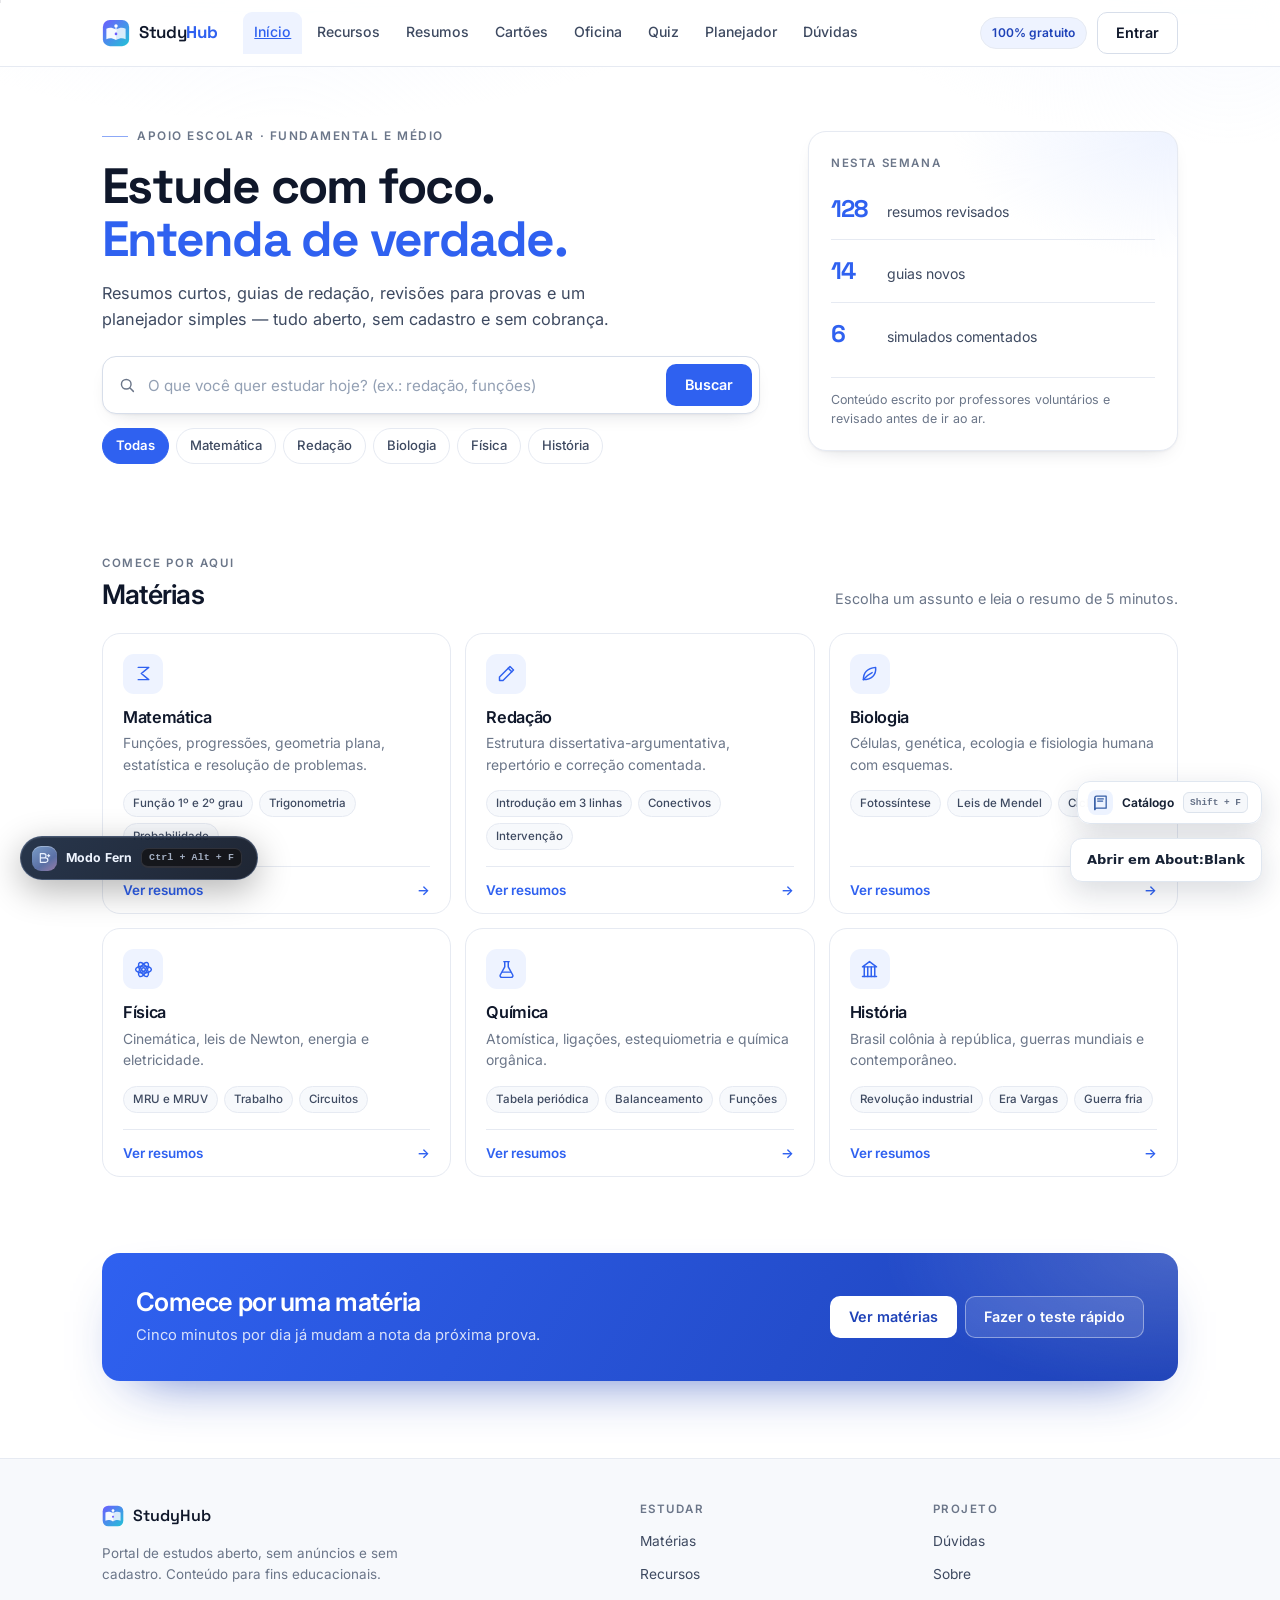
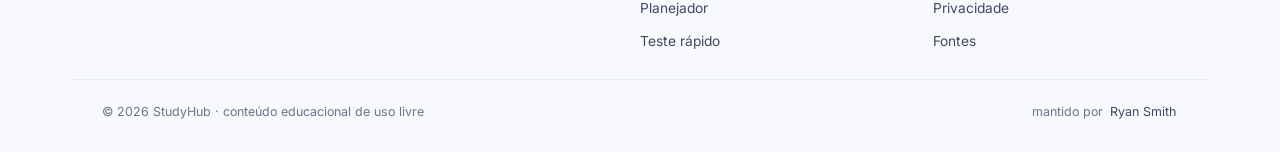
==== commit 87cab146: "v80: quick access to study across views Co-authored-by: arena-agent <297053741+arena-agent@users.nor" ====
--- a/index.html
+++ b/index.html
@@ -104,22 +104,22 @@
   }
   </script>
 
-  <link rel="stylesheet" href="assets/css/styles.css?v=79">
+  <link rel="stylesheet" href="assets/css/styles.css?v=80">
 
   <!-- folhas das abas: carregadas/ligadas pelo app.js conforme a rota -->
-  <link rel="stylesheet" href="assets/css/app.css?v=79">
+  <link rel="stylesheet" href="assets/css/app.css?v=80">
   <!-- gaveta de abas (topo): puxar, guardar e organizar as abas -->
-  <link rel="stylesheet" href="assets/css/tabs.css?v=79">
-  <link rel="stylesheet" href="assets/css/social.css?v=79">
-  <link rel="stylesheet" href="assets/css/os.css?v=79">
-  <link rel="stylesheet" href="assets/css/lcore.css?v=79">
+  <link rel="stylesheet" href="assets/css/tabs.css?v=80">
+  <link rel="stylesheet" href="assets/css/social.css?v=80">
+  <link rel="stylesheet" href="assets/css/os.css?v=80">
+  <link rel="stylesheet" href="assets/css/lcore.css?v=80">
   <!-- animação de troca de aba (tempo/relógio), coreografada por assets/js/anim.js -->
-  <link rel="stylesheet" href="assets/css/anim.css?v=79">
-  <link rel="stylesheet" href="assets/css/personal.css?v=79">
+  <link rel="stylesheet" href="assets/css/anim.css?v=80">
+  <link rel="stylesheet" href="assets/css/personal.css?v=80">
   <!-- personalização Astolfo (opcional): só age com html[data-skin="astolfo"] -->
-  <link rel="stylesheet" href="assets/css/astolfo.css?v=79" id="astolfo-css">
-  <link rel="stylesheet" href="assets/css/extras.css?v=79">
-  <link rel="stylesheet" href="assets/css/fern.css?v=79">
+  <link rel="stylesheet" href="assets/css/astolfo.css?v=80" id="astolfo-css">
+  <link rel="stylesheet" href="assets/css/extras.css?v=80">
+  <link rel="stylesheet" href="assets/css/fern.css?v=80">
 </head>
 <body>
 
@@ -128,6 +128,11 @@
   <span class="fern-mark" aria-hidden="true"><svg viewBox="0 0 24 24" fill="none" stroke="currentColor" stroke-width="1.8" stroke-linecap="round" stroke-linejoin="round"><path d="M5 18.5V5.5h5.3a3.2 3.2 0 0 1 0 6.4H5m5.3 0H13a3.3 3.3 0 0 1 0 6.6H5"/><path d="M16 8.5h3M17.5 7v3"/></svg></span>
   <span data-fern-launch-label>Modo Fern</span>
   <kbd>Ctrl + Alt + F</kbd>
+</button>
+<button class="study-quick" id="study-quick" type="button" data-study-quick aria-keyshortcuts="Shift+F" title="Ir para Estudos sem transição · Shift + F">
+  <span class="study-quick__icon" aria-hidden="true"><svg viewBox="0 0 24 24" fill="none" stroke="currentColor" stroke-width="1.8" stroke-linecap="round" stroke-linejoin="round"><path d="M4 5.5A2.5 2.5 0 0 1 6.5 3H20v17H6.5A2.5 2.5 0 0 0 4 22V5.5Z"/><path d="M4 5.5V22M8 7h8M8 10h7"/></svg></span>
+  <span data-study-quick-label>Estudos</span>
+  <kbd>Shift + F</kbd>
 </button>
 
 <aside id="fern-sidebar" aria-label="Navegação do espaço Fern">
@@ -160,7 +165,7 @@
       <span class="fern-nav__icon" aria-hidden="true"><svg viewBox="0 0 24 24"><path d="M20.5 11.5a8 8 0 0 1-8.5 8 9 9 0 0 1-3-.5L4 20l1.2-3.6A7.8 7.8 0 0 1 3 11.5a8 8 0 0 1 8.5-8 8 8 0 0 1 9 8Z"/><path d="M8 11.5h.01M12 11.5h.01M16 11.5h.01"/></svg></span><span>Chat</span>
     </button>
     <button class="fern-nav__item" type="button" data-fern-action="ai" title="Abrir assistente local">
-      <span class="fern-nav__icon" aria-hidden="true"><svg viewBox="0 0 24 24"><path d="M12 3.5 13.7 9l5.8 2-5.8 2-1.7 5.5L10.3 13l-5.8-2 5.8-2L12 3.5Z"/><path d="m19 15 .8 2.2L22 18l-2.2.8L19 21l-.8-2.2L16 18l2.2-.8L19 15Z"/></svg></span><span>AI local</span><span class="fern-nav__badge">privado</span>
+      <span class="fern-nav__icon" aria-hidden="true"><svg viewBox="0 0 24 24"><path d="M12 3.5 13.7 9l5.8 2-5.8 2-1.7 5.5L10.3 13l-5.8-2 5.8-2L12 3.5Z"/><path d="m19 15 .8 2.2L22 18l-2.2.8L19 21l-.8-2.2L16 18l2.2-.8L19 15Z"/></svg></span><span>IA · sem modelo</span><span class="fern-nav__badge">offline</span>
     </button>
     <span class="fern-nav__label">Ferramentas</span>
     <a class="fern-nav__item" href="./" data-route="browser" data-fern-route="browser" title="Navegador interno">
@@ -188,7 +193,7 @@
     <span class="fern-topbar__crumb" id="fern-current">Seu espaço</span>
   </div>
   <div class="fern-topbar__right">
-    <button class="fern-control fern-control--ai" type="button" data-fern-action="ai" title="Abrir assistente local"><span aria-hidden="true">✦</span><span class="fern-control__label">AI local</span></button>
+    <button class="fern-control fern-control--ai" type="button" data-fern-action="ai" title="Abrir assistente local"><span aria-hidden="true">✦</span><span class="fern-control__label">IA</span></button>
     <button class="fern-control" type="button" data-fern-action="chat" title="Abrir o chat global"><span aria-hidden="true">◌</span><span class="fern-control__label">Chat</span></button>
     <span class="fern-topbar__divider" aria-hidden="true"></span>
     <button class="fern-control fern-control--exit" type="button" data-fern-action="toggle" title="Voltar ao SUTS normal · Ctrl + Alt + F"><span class="fern-control__label">SUTS normal</span><kbd>Ctrl + Alt + F</kbd></button>
@@ -199,7 +204,7 @@
 <section id="fern-ai" role="dialog" aria-modal="true" aria-labelledby="fern-ai-title" hidden>
   <div class="fern-ai-card">
     <header class="fern-ai__head">
-      <div class="fern-ai__identity"><span class="fern-mark" aria-hidden="true">✦</span><div><h2 id="fern-ai-title">Assistente local</h2><p id="fern-ai-status">Ajuda para navegar pelo LuminSDK</p></div></div>
+      <div class="fern-ai__identity"><span class="fern-mark" aria-hidden="true">✦</span><div><h2 id="fern-ai-title">Assistente de navegação</h2><p id="fern-ai-status">Sem modelo generativo conectado</p></div></div>
       <button class="fern-control" type="button" data-fern-action="ai-close" aria-label="Fechar assistente">Fechar</button>
     </header>
     <div class="fern-ai__body">
@@ -214,7 +219,7 @@
         <textarea id="fern-ai-prompt" rows="1" maxlength="300" placeholder="Peça para encontrar um jogo ou abrir uma seção…"></textarea>
         <button class="fern-ai__send" type="submit" aria-label="Enviar pergunta"><svg viewBox="0 0 24 24"><path d="m4 4 16 8-16 8 3-8-3-8Z"/><path d="M7 12h13"/></svg></button>
       </form>
-      <p class="fern-ai__privacy">Assistente local baseado em comandos — não é IA generativa; nada do que você digitar é enviado.</p>
+      <p class="fern-ai__privacy">Sem modelo conectado: seus prompts não saem do navegador. Não integramos lucideon.top; há um <a href="https://research.jfrog.com/post/lucide-proxy-npm-malware-campaign/" target="_blank" rel="noopener noreferrer">alerta público de segurança</a> para esse domínio.</p>
     </div>
   </div>
 </section>
@@ -1370,6 +1375,12 @@
           <div class="key-row" data-keybind="study">
             <span class="key-row__what">Estudos ⇄ site · animação clássica</span>
             <kbd data-keybind-label>Shift + D</kbd>
+            <button class="btn btn--soft btn--sm" type="button" data-keybind-action="change">Alterar</button>
+            <button class="btn btn--soft btn--sm" type="button" data-keybind-action="reset">Padrão</button>
+          </div>
+          <div class="key-row" data-keybind="studyQuick">
+            <span class="key-row__what">Estudos rápido ⇄ tela anterior · sem transição</span>
+            <kbd data-keybind-label>Shift + F</kbd>
             <button class="btn btn--soft btn--sm" type="button" data-keybind-action="change">Alterar</button>
             <button class="btn btn--soft btn--sm" type="button" data-keybind-action="reset">Padrão</button>
           </div>
@@ -2947,23 +2958,23 @@
 
 <div class="toast" id="toast" role="status" aria-live="polite" hidden></div>
 
-  <script src="assets/js/social.js?v=79" defer></script>
+  <script src="assets/js/social.js?v=80" defer></script>
   <!-- abertura em about:blank: o site continua no iframe da aba em branco
        (o app.js recarrega a página uma vez quando o bundle muda, então o JS
        antigo nunca fica preso nessa aba) -->
-  <script src="assets/js/cloak.js?v=79" defer></script>
-  <script src="assets/js/keybinds.js?v=79" defer></script>
-  <script src="assets/js/anim-classic.js?v=79" defer></script>
-  <script src="assets/js/personal.js?v=79" defer></script>
-  <script src="assets/js/anim.js?v=79" defer></script>
-  <script src="assets/js/astolfo.js?v=79" defer></script>
-  <script src="assets/js/lcore.js?v=79" defer></script>
-  <script src="assets/js/bgimage.js?v=79" defer></script>
-  <script src="assets/js/secret.js?v=79" defer></script>
-  <script src="assets/js/downloads.js?v=79" defer></script>
-  <script src="assets/js/game-tab.js?v=79" defer></script>
-  <script src="assets/js/links.js?v=79" defer></script>
-  <script src="assets/js/fern.js?v=79" defer></script>
-    <script src="assets/js/app.js?v=79" defer></script>
+  <script src="assets/js/cloak.js?v=80" defer></script>
+  <script src="assets/js/keybinds.js?v=80" defer></script>
+  <script src="assets/js/anim-classic.js?v=80" defer></script>
+  <script src="assets/js/personal.js?v=80" defer></script>
+  <script src="assets/js/anim.js?v=80" defer></script>
+  <script src="assets/js/astolfo.js?v=80" defer></script>
+  <script src="assets/js/lcore.js?v=80" defer></script>
+  <script src="assets/js/bgimage.js?v=80" defer></script>
+  <script src="assets/js/secret.js?v=80" defer></script>
+  <script src="assets/js/downloads.js?v=80" defer></script>
+  <script src="assets/js/game-tab.js?v=80" defer></script>
+  <script src="assets/js/links.js?v=80" defer></script>
+  <script src="assets/js/fern.js?v=80" defer></script>
+    <script src="assets/js/app.js?v=80" defer></script>
 </body>
 </html>
--- a/assets/css/fern.css
+++ b/assets/css/fern.css
@@ -50,6 +50,31 @@
 }
 .fern-mark svg { width: 16px; height: 16px; }
 #fern-launch kbd { color: #c0cce0; font: 600 .62rem ui-monospace, monospace; opacity: .82; }
+.study-quick {
+  position: fixed;
+  z-index: 92;
+  right: 18px;
+  bottom: 76px;
+  display: inline-flex;
+  align-items: center;
+  gap: 9px;
+  min-height: 43px;
+  padding: 0 13px 0 10px;
+  border: 1px solid #e0e7f0;
+  border-radius: 13px;
+  color: #172235;
+  background: rgba(255,255,255,.97);
+  box-shadow: 0 10px 30px rgba(19, 34, 58, .16);
+  font: 650 .75rem/1 var(--font-body, system-ui, sans-serif);
+  cursor: pointer;
+  transition: transform .18s ease, box-shadow .18s ease, background .18s ease;
+}
+.study-quick:hover { transform: translateY(-2px); background: #f7f9fc; box-shadow: 0 14px 34px rgba(19,34,58,.2); }
+.study-quick:focus-visible { outline: 2px solid #557fc9; outline-offset: 3px; }
+.study-quick__icon { display: grid; width: 25px; height: 25px; place-items: center; border-radius: 8px; color: #355da6; background: #edf3ff; }
+.study-quick__icon svg { width: 17px; height: 17px; }
+.study-quick kbd { padding: 4px 6px; border: 1px solid #dce3ec; border-radius: 6px; color: #657187; background: #f6f8fb; font: 600 .59rem ui-monospace, monospace; white-space: nowrap; }
+html.is-playing #study-quick { display: none !important; }
 
 #fern-sidebar, #fern-topbar, #fern-backdrop { display: none; }
 html.fern-mode { --fern-sidebar: 252px; }
@@ -246,6 +271,7 @@
 .fern-ai__send:hover { background: white; }
 .fern-ai__send svg { width: 18px; height: 18px; fill: none; stroke: currentColor; stroke-width: 2; stroke-linecap: round; stroke-linejoin: round; }
 .fern-ai__privacy { margin: 9px 4px 0; color: #748095; font-size: .63rem; text-align: center; }
+.fern-ai__privacy a { color: #b9cbed; text-decoration: underline; text-underline-offset: 2px; }
 
 .fern-uv__content { width: min(100%, 600px); padding: 28px; }
 .fern-uv__status { display: inline-flex; align-items: center; gap: 8px; padding: 6px 10px; border: 1px solid rgba(235, 177, 104, .2); border-radius: 999px; color: #e8bd85; background: rgba(171, 111, 49, .1); font-size: .68rem; font-weight: 700; }
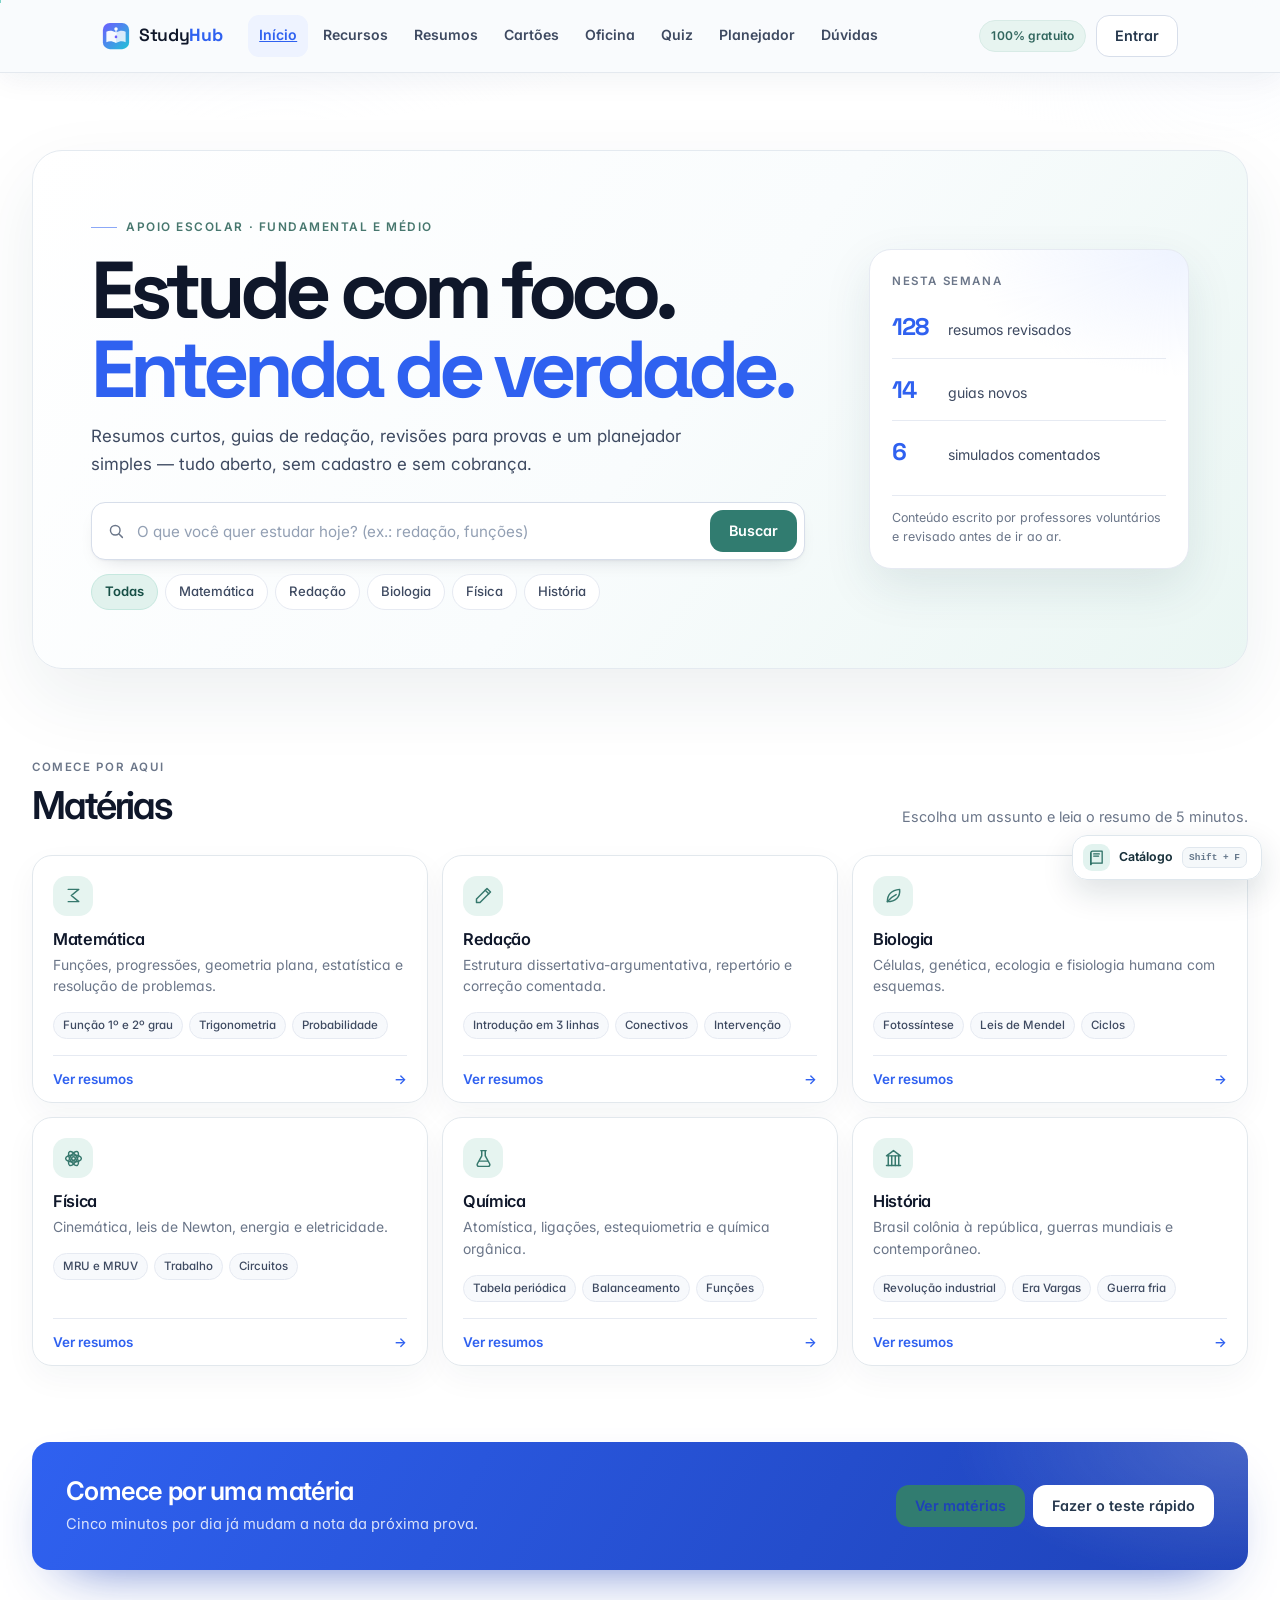
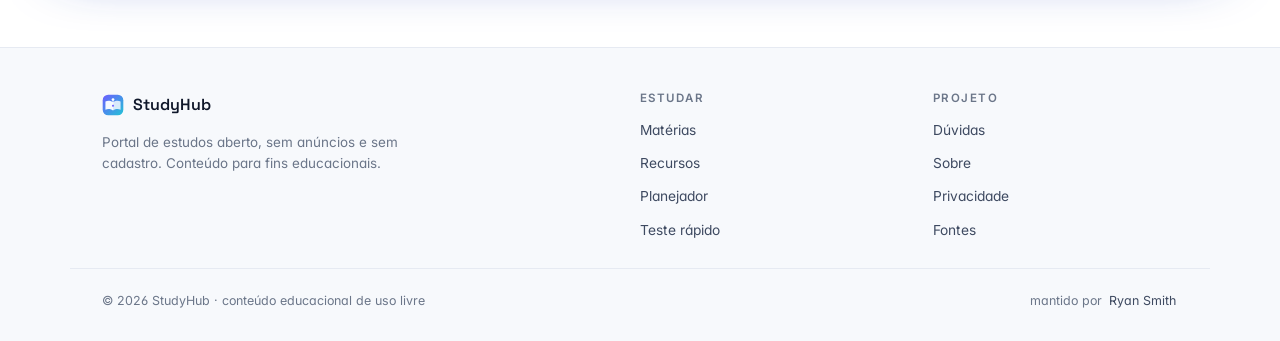
==== commit c777b354: "v81: always open Studies and refresh the interface Co-authored-by: arena-agent <297053741+arena-agen" ====
--- a/index.html
+++ b/index.html
@@ -104,138 +104,30 @@
   }
   </script>
 
-  <link rel="stylesheet" href="assets/css/styles.css?v=80">
+  <link rel="stylesheet" href="assets/css/styles.css?v=81">
 
   <!-- folhas das abas: carregadas/ligadas pelo app.js conforme a rota -->
-  <link rel="stylesheet" href="assets/css/app.css?v=80">
+  <link rel="stylesheet" href="assets/css/app.css?v=81">
   <!-- gaveta de abas (topo): puxar, guardar e organizar as abas -->
-  <link rel="stylesheet" href="assets/css/tabs.css?v=80">
-  <link rel="stylesheet" href="assets/css/social.css?v=80">
-  <link rel="stylesheet" href="assets/css/os.css?v=80">
-  <link rel="stylesheet" href="assets/css/lcore.css?v=80">
+  <link rel="stylesheet" href="assets/css/tabs.css?v=81">
+  <link rel="stylesheet" href="assets/css/social.css?v=81">
+  <link rel="stylesheet" href="assets/css/os.css?v=81">
+  <link rel="stylesheet" href="assets/css/lcore.css?v=81">
   <!-- animação de troca de aba (tempo/relógio), coreografada por assets/js/anim.js -->
-  <link rel="stylesheet" href="assets/css/anim.css?v=80">
-  <link rel="stylesheet" href="assets/css/personal.css?v=80">
+  <link rel="stylesheet" href="assets/css/anim.css?v=81">
+  <link rel="stylesheet" href="assets/css/personal.css?v=81">
   <!-- personalização Astolfo (opcional): só age com html[data-skin="astolfo"] -->
-  <link rel="stylesheet" href="assets/css/astolfo.css?v=80" id="astolfo-css">
-  <link rel="stylesheet" href="assets/css/extras.css?v=80">
-  <link rel="stylesheet" href="assets/css/fern.css?v=80">
+  <link rel="stylesheet" href="assets/css/astolfo.css?v=81" id="astolfo-css">
+  <link rel="stylesheet" href="assets/css/extras.css?v=81">
+  <link rel="stylesheet" href="assets/css/rewrite.css?v=81">
 </head>
 <body>
 
-<!-- Espaço lateral opcional: Ctrl + Alt + F alterna entre Fern e o SUTS normal. -->
-<button class="fern-launch" id="fern-launch" type="button" aria-pressed="false" title="Abrir o espaço lateral Fern · Ctrl + Alt + F">
-  <span class="fern-mark" aria-hidden="true"><svg viewBox="0 0 24 24" fill="none" stroke="currentColor" stroke-width="1.8" stroke-linecap="round" stroke-linejoin="round"><path d="M5 18.5V5.5h5.3a3.2 3.2 0 0 1 0 6.4H5m5.3 0H13a3.3 3.3 0 0 1 0 6.6H5"/><path d="M16 8.5h3M17.5 7v3"/></svg></span>
-  <span data-fern-launch-label>Modo Fern</span>
-  <kbd>Ctrl + Alt + F</kbd>
-</button>
 <button class="study-quick" id="study-quick" type="button" data-study-quick aria-keyshortcuts="Shift+F" title="Ir para Estudos sem transição · Shift + F">
   <span class="study-quick__icon" aria-hidden="true"><svg viewBox="0 0 24 24" fill="none" stroke="currentColor" stroke-width="1.8" stroke-linecap="round" stroke-linejoin="round"><path d="M4 5.5A2.5 2.5 0 0 1 6.5 3H20v17H6.5A2.5 2.5 0 0 0 4 22V5.5Z"/><path d="M4 5.5V22M8 7h8M8 10h7"/></svg></span>
   <span data-study-quick-label>Estudos</span>
   <kbd>Shift + F</kbd>
 </button>
-
-<aside id="fern-sidebar" aria-label="Navegação do espaço Fern">
-  <div class="fern-sidebar__brand">
-    <span class="fern-mark" aria-hidden="true"><svg viewBox="0 0 24 24" fill="none" stroke="currentColor" stroke-width="1.8" stroke-linecap="round" stroke-linejoin="round"><path d="M5 18.5V5.5h5.3a3.2 3.2 0 0 1 0 6.4H5m5.3 0H13a3.3 3.3 0 0 1 0 6.6H5"/><path d="M16 8.5h3M17.5 7v3"/></svg></span>
-    <span class="fern-brand-copy"><strong>Lumin Space</strong><span>seu espaço, seus jogos</span></span>
-  </div>
-  <nav class="fern-nav" aria-label="Seções">
-    <span class="fern-nav__label">Biblioteca</span>
-    <a class="fern-nav__item" href="./" data-route="lumin" data-fern-route="lumin" title="Todos os jogos do catálogo">
-      <span class="fern-nav__icon" aria-hidden="true"><svg viewBox="0 0 24 24"><path d="M7.5 8h9a4.5 4.5 0 0 1 4.4 3.6l.8 4.1a2.9 2.9 0 0 1-5.1 2.3L15.4 16H8.6l-1.8 1.9a2.9 2.9 0 0 1-5.1-2.3l.8-4.1A4.5 4.5 0 0 1 7.5 8Z"/><path d="M7 11v3m-1.5-1.5h3M15.5 12h.01M18 14h.01"/></svg></span><span>Games</span><span class="fern-nav__badge">todos</span>
-    </a>
-    <a class="fern-nav__item" href="./" data-route="gn" data-fern-route="gn" title="Acervo GN-Math">
-      <span class="fern-nav__icon" aria-hidden="true"><svg viewBox="0 0 24 24"><path d="M5 5.5h14v13H5zM8 9h8M8 12h5M8 15h7"/></svg></span><span>GN-Math</span>
-    </a>
-    <a class="fern-nav__item" href="./" data-route="mgs" data-fern-route="mgs" title="Multiple Games Sources">
-      <span class="fern-nav__icon" aria-hidden="true"><svg viewBox="0 0 24 24"><circle cx="7" cy="7" r="3"/><circle cx="17" cy="7" r="3"/><circle cx="7" cy="17" r="3"/><circle cx="17" cy="17" r="3"/></svg></span><span>M. G. S.</span>
-    </a>
-    <a class="fern-nav__item" href="./" data-route="provider" data-provider="duckmath" data-fern-route="provider" title="DuckMath — catálogo completo">
-      <span class="fern-nav__icon" aria-hidden="true"><svg viewBox="0 0 24 24"><path d="M4 7.5h11a4.5 4.5 0 0 1 0 9H4z"/><path d="M15 10h4.5a2.5 2.5 0 0 1 0 5H15M7 11.5h.01M10 11.5h.01"/></svg></span><span>DuckMath</span>
-    </a>
-    <a class="fern-nav__item" href="./" data-route="provider" data-provider="astra" data-fern-route="provider" title="Astra — catálogo completo">
-      <span class="fern-nav__icon" aria-hidden="true"><svg viewBox="0 0 24 24"><path d="m12 3 2.3 6.7L21 12l-6.7 2.3L12 21l-2.3-6.7L3 12l6.7-2.3L12 3Z"/></svg></span><span>Astra</span>
-    </a>
-    <a class="fern-nav__item" href="./" data-route="minecraft" data-fern-route="minecraft" title="Minecraft Mineral">
-      <span class="fern-nav__icon" aria-hidden="true"><svg viewBox="0 0 24 24"><path d="M4 4h7v7H4zM13 4h7v7h-7zM4 13h7v7H4zM13 13h7v7h-7z"/><path d="M6.5 6.5h2M15.5 6.5h2M6.5 15.5h2M15.5 15.5h2"/></svg></span><span>Minecraft Mineral</span>
-    </a>
-    <span class="fern-nav__label">Comunidade</span>
-    <button class="fern-nav__item" type="button" data-fern-action="chat" title="Abrir chat global">
-      <span class="fern-nav__icon" aria-hidden="true"><svg viewBox="0 0 24 24"><path d="M20.5 11.5a8 8 0 0 1-8.5 8 9 9 0 0 1-3-.5L4 20l1.2-3.6A7.8 7.8 0 0 1 3 11.5a8 8 0 0 1 8.5-8 8 8 0 0 1 9 8Z"/><path d="M8 11.5h.01M12 11.5h.01M16 11.5h.01"/></svg></span><span>Chat</span>
-    </button>
-    <button class="fern-nav__item" type="button" data-fern-action="ai" title="Abrir assistente local">
-      <span class="fern-nav__icon" aria-hidden="true"><svg viewBox="0 0 24 24"><path d="M12 3.5 13.7 9l5.8 2-5.8 2-1.7 5.5L10.3 13l-5.8-2 5.8-2L12 3.5Z"/><path d="m19 15 .8 2.2L22 18l-2.2.8L19 21l-.8-2.2L16 18l2.2-.8L19 15Z"/></svg></span><span>IA · sem modelo</span><span class="fern-nav__badge">offline</span>
-    </button>
-    <span class="fern-nav__label">Ferramentas</span>
-    <a class="fern-nav__item" href="./" data-route="browser" data-fern-route="browser" title="Navegador interno">
-      <span class="fern-nav__icon" aria-hidden="true"><svg viewBox="0 0 24 24"><circle cx="12" cy="12" r="9"/><path d="M3.5 9h17M8 3.8c2.3 2.4 3.2 5.1 3.2 8.2s-.9 5.8-3.2 8.2M16 3.8c-2.3 2.4-3.2 5.1-3.2 8.2s.9 5.8 3.2 8.2"/></svg></span><span>Navegador</span>
-    </a>
-    <a class="fern-nav__item" href="./" data-route="sites" data-fern-route="sites" title="Coleções de sites">
-      <span class="fern-nav__icon" aria-hidden="true"><svg viewBox="0 0 24 24"><rect x="3.5" y="4.5" width="17" height="15" rx="2"/><path d="M3.5 9h17M7 6.8h.01M10 6.8h.01"/></svg></span><span>Sites</span>
-    </a>
-    <a class="fern-nav__item" href="./" data-route="estudo" data-fern-route="estudo" title="Área de estudos">
-      <span class="fern-nav__icon" aria-hidden="true"><svg viewBox="0 0 24 24"><path d="m3.5 8 8.5-4 8.5 4-8.5 4-8.5-4Z"/><path d="M7 10v5.5c3 2.2 7 2.2 10 0V10M20.5 8v7"/></svg></span><span>Estudos</span>
-    </a>
-    <a class="fern-nav__item" href="./" data-route="hub" data-fern-route="hub" title="Perfil, ferramentas e comunidade">
-      <span class="fern-nav__icon" aria-hidden="true"><svg viewBox="0 0 24 24"><rect x="3.5" y="4" width="7" height="7" rx="1.5"/><rect x="13.5" y="4" width="7" height="7" rx="1.5"/><rect x="3.5" y="13" width="7" height="7" rx="1.5"/><rect x="13.5" y="13" width="7" height="7" rx="1.5"/></svg></span><span>Hub</span>
-    </a>
-    <span class="fern-nav__label">Experimentos</span>
-    <button class="fern-nav__item" type="button" data-fern-action="uv" title="Verificar disponibilidade do Ultraviolet">
-      <span class="fern-nav__icon" aria-hidden="true"><svg viewBox="0 0 24 24"><path d="m3.5 6 8.5 12 8.5-12M7 6h10"/></svg></span><span>Ultraviolet</span><span class="fern-nav__badge">info</span>
-    </button>
-  </nav>
-  <div class="fern-sidebar__foot">Atalho <b>Ctrl + Alt + F</b><br>volta ao SUTS normal.</div>
-</aside>
-<header id="fern-topbar" aria-label="Barra do espaço Fern">
-  <div class="fern-topbar__left">
-    <button class="fern-control" id="fern-side-toggle" type="button" aria-label="Recolher ou abrir navegação lateral" aria-controls="fern-sidebar" aria-expanded="true" title="Abrir/fechar painel lateral"><svg viewBox="0 0 24 24"><rect x="3" y="4" width="18" height="16" rx="2"/><path d="M9 4v16M13 9h4M13 12h4M13 15h3"/></svg></button>
-    <span class="fern-topbar__crumb" id="fern-current">Seu espaço</span>
-  </div>
-  <div class="fern-topbar__right">
-    <button class="fern-control fern-control--ai" type="button" data-fern-action="ai" title="Abrir assistente local"><span aria-hidden="true">✦</span><span class="fern-control__label">IA</span></button>
-    <button class="fern-control" type="button" data-fern-action="chat" title="Abrir o chat global"><span aria-hidden="true">◌</span><span class="fern-control__label">Chat</span></button>
-    <span class="fern-topbar__divider" aria-hidden="true"></span>
-    <button class="fern-control fern-control--exit" type="button" data-fern-action="toggle" title="Voltar ao SUTS normal · Ctrl + Alt + F"><span class="fern-control__label">SUTS normal</span><kbd>Ctrl + Alt + F</kbd></button>
-  </div>
-</header>
-<button id="fern-backdrop" type="button" aria-label="Fechar navegação lateral" hidden></button>
-
-<section id="fern-ai" role="dialog" aria-modal="true" aria-labelledby="fern-ai-title" hidden>
-  <div class="fern-ai-card">
-    <header class="fern-ai__head">
-      <div class="fern-ai__identity"><span class="fern-mark" aria-hidden="true">✦</span><div><h2 id="fern-ai-title">Assistente de navegação</h2><p id="fern-ai-status">Sem modelo generativo conectado</p></div></div>
-      <button class="fern-control" type="button" data-fern-action="ai-close" aria-label="Fechar assistente">Fechar</button>
-    </header>
-    <div class="fern-ai__body">
-      <div class="fern-ai__log" id="fern-ai-log" aria-live="polite"></div>
-      <div class="fern-ai__suggestions" aria-label="Sugestões">
-        <button type="button" data-fern-prompt="Buscar Minecraft">Buscar Minecraft</button>
-        <button type="button" data-fern-prompt="Abrir Estudos">Abrir Estudos</button>
-        <button type="button" data-fern-prompt="O que é Ultraviolet?">Ultraviolet?</button>
-      </div>
-      <form class="fern-ai__form" id="fern-ai-form">
-        <label class="sr-only" for="fern-ai-prompt">Pergunte ao assistente local</label>
-        <textarea id="fern-ai-prompt" rows="1" maxlength="300" placeholder="Peça para encontrar um jogo ou abrir uma seção…"></textarea>
-        <button class="fern-ai__send" type="submit" aria-label="Enviar pergunta"><svg viewBox="0 0 24 24"><path d="m4 4 16 8-16 8 3-8-3-8Z"/><path d="M7 12h13"/></svg></button>
-      </form>
-      <p class="fern-ai__privacy">Sem modelo conectado: seus prompts não saem do navegador. Não integramos lucideon.top; há um <a href="https://research.jfrog.com/post/lucide-proxy-npm-malware-campaign/" target="_blank" rel="noopener noreferrer">alerta público de segurança</a> para esse domínio.</p>
-    </div>
-  </div>
-</section>
-
-<section id="fern-uv" role="dialog" aria-modal="true" aria-labelledby="fern-uv-title" hidden>
-  <div class="fern-uv-card">
-    <header class="fern-uv__head"><h2 id="fern-uv-title">Ultraviolet</h2><button class="fern-control" type="button" data-fern-action="uv-close" aria-label="Fechar informações">Fechar</button></header>
-    <div class="fern-uv__content">
-      <span class="fern-uv__status"><span aria-hidden="true">●</span> Backend não configurado</span>
-      <h3>Não vou mostrar um proxy falso.</h3>
-      <p>Ultraviolet precisa do cliente (bundle e service worker) <em>e</em> de um servidor Bare compatível para buscar os sites. Este projeto estático não tem esse backend. Os links enviados são páginas HTML/SVG de outros sites, não um endpoint Bare confirmado.</p>
-      <p class="fern-uv__note">O Navegador interno já existente abre endereços diretamente quando o site de destino permite. Para ligar UV de verdade, falta uma URL de serviço Bare compatível ou um backend que possamos hospedar.</p>
-      <button class="fern-control fern-control--ai" type="button" data-route="browser" data-fern-route="browser">Abrir o Navegador interno</button>
-    </div>
-  </div>
-</section>
 
 <!-- espaço que a gaveta ocupa: cresce e encolhe junto com ela -->
 <div class="tabs-space" id="tabs-space" aria-hidden="true"></div>
@@ -1354,13 +1246,6 @@
           <div class="key-row" data-keybind="astolfo">
             <span class="key-row__what">Ligar/desligar o tema Astolfo</span>
             <kbd data-keybind-label>Ctrl + Alt + Y</kbd>
-            <button class="btn btn--soft btn--sm" type="button" data-keybind-action="change">Alterar</button>
-            <button class="btn btn--soft btn--sm" type="button" data-keybind-action="reset">Padrão</button>
-          </div>
-
-          <div class="key-row" data-keybind="fern">
-            <span class="key-row__what">Alternar espaço Fern / SUTS normal</span>
-            <kbd data-keybind-label>Ctrl + Alt + F</kbd>
             <button class="btn btn--soft btn--sm" type="button" data-keybind-action="change">Alterar</button>
             <button class="btn btn--soft btn--sm" type="button" data-keybind-action="reset">Padrão</button>
           </div>
@@ -1502,7 +1387,6 @@
 <label class="personal-field">Área do conteúdo<select data-personal="width"><option value="normal">Confortável</option><option value="wide">Ampla</option></select></label>
 <label class="personal-field">Tremor do Impacto (só Astolfo)<select data-personal="shake"><option value="full">Forte</option><option value="soft">Suave</option><option value="off">Sem tremor</option></select></label>
 <label class="personal-field">Relógio<select data-personal="clock"><option value="24">24 horas</option><option value="12">12 horas</option></select></label>
-<label class="personal-field">Abrir o site em<select data-personal="start"><option value="estudo">Estudos · padrão discreto</option><option value="lumin">Catálogo</option><option value="os">LuminOS</option><option value="hub">Hub</option><option value="mgs">M. G. S.</option></select></label>
 <label class="personal-field">Meta de uso visível no dia<select data-personal="budget"><option value="30">30 minutos</option><option value="60">60 minutos</option><option value="120">120 minutos</option></select></label>
 <label class="personal-field">Lembrar de fazer uma pausa<select data-personal="reminder"><option value="0">Não lembrar</option><option value="20">A cada 20 minutos ativos</option><option value="40">A cada 40 minutos ativos</option><option value="60">A cada 60 minutos ativos</option></select></label>
 <label class="personal-check"><input type="checkbox" data-personal="flash"> Flash branco do Impacto (só Astolfo)</label>
@@ -2958,23 +2842,22 @@
 
 <div class="toast" id="toast" role="status" aria-live="polite" hidden></div>
 
-  <script src="assets/js/social.js?v=80" defer></script>
+  <script src="assets/js/social.js?v=81" defer></script>
   <!-- abertura em about:blank: o site continua no iframe da aba em branco
        (o app.js recarrega a página uma vez quando o bundle muda, então o JS
        antigo nunca fica preso nessa aba) -->
-  <script src="assets/js/cloak.js?v=80" defer></script>
-  <script src="assets/js/keybinds.js?v=80" defer></script>
-  <script src="assets/js/anim-classic.js?v=80" defer></script>
-  <script src="assets/js/personal.js?v=80" defer></script>
-  <script src="assets/js/anim.js?v=80" defer></script>
-  <script src="assets/js/astolfo.js?v=80" defer></script>
-  <script src="assets/js/lcore.js?v=80" defer></script>
-  <script src="assets/js/bgimage.js?v=80" defer></script>
-  <script src="assets/js/secret.js?v=80" defer></script>
-  <script src="assets/js/downloads.js?v=80" defer></script>
-  <script src="assets/js/game-tab.js?v=80" defer></script>
-  <script src="assets/js/links.js?v=80" defer></script>
-  <script src="assets/js/fern.js?v=80" defer></script>
-    <script src="assets/js/app.js?v=80" defer></script>
+  <script src="assets/js/cloak.js?v=81" defer></script>
+  <script src="assets/js/keybinds.js?v=81" defer></script>
+  <script src="assets/js/anim-classic.js?v=81" defer></script>
+  <script src="assets/js/personal.js?v=81" defer></script>
+  <script src="assets/js/anim.js?v=81" defer></script>
+  <script src="assets/js/astolfo.js?v=81" defer></script>
+  <script src="assets/js/lcore.js?v=81" defer></script>
+  <script src="assets/js/bgimage.js?v=81" defer></script>
+  <script src="assets/js/secret.js?v=81" defer></script>
+  <script src="assets/js/downloads.js?v=81" defer></script>
+  <script src="assets/js/game-tab.js?v=81" defer></script>
+  <script src="assets/js/links.js?v=81" defer></script>
+    <script src="assets/js/app.js?v=81" defer></script>
 </body>
 </html>
--- a/assets/css/rewrite.css
+++ b/assets/css/rewrite.css
@@ -0,0 +1,314 @@
+/* =========================================================
+   LuminSDK · interface refresh
+   A single visual language for the preserved app views:
+   deep ink, warm paper, clean borders and clear active states.
+   ========================================================= */
+:root {
+  --accent: #7dd3c7;
+  --accent-rgb: 125, 211, 199;
+  --accent-soft: #a5e6dc;
+  --accent-alt: #a8c7ff;
+  --accent-pop: #cfb7ff;
+  --accent-strong: #e2fbf7;
+  --radius-sm: 10px;
+  --radius-md: 16px;
+  --radius-lg: 22px;
+  --container: 1240px;
+  --header-h: 68px;
+  --ease: cubic-bezier(.2,.75,.25,1);
+  --shadow-sm: 0 8px 24px rgba(1, 8, 20, .18);
+  --shadow-md: 0 18px 50px rgba(1, 8, 20, .28);
+  --shadow-lg: 0 30px 80px rgba(1, 8, 20, .34);
+}
+
+html[data-theme="dark"] {
+  --bg: #09111f;
+  --bg-soft: #0d1929;
+  --surface: #111f31;
+  --surface-strong: #17283d;
+  --surface-solid: #111f31;
+  --border: rgba(180, 202, 227, .13);
+  --border-strong: rgba(180, 202, 227, .25);
+  --text: #edf5ff;
+  --text-soft: #c4d1e0;
+  --muted: #8b9bb0;
+  --accent-contrast: #071411;
+  --glow: rgba(125, 211, 199, .18);
+  --grid-line: rgba(172, 204, 230, .035);
+  --scrim: rgba(4, 10, 18, .78);
+  --skeleton: #142237;
+  --skeleton-hi: #1b2c42;
+  color-scheme: dark;
+}
+
+html[data-theme="light"] {
+  --bg: #f5f7fb;
+  --bg-soft: #fbfcfe;
+  --surface: #fff;
+  --surface-strong: #edf2f8;
+  --surface-solid: #fff;
+  --border: #e0e7ef;
+  --border-strong: #cbd6e3;
+  --text: #142033;
+  --text-soft: #3b4d63;
+  --muted: #718096;
+  --accent-contrast: #071411;
+  --glow: rgba(35, 130, 117, .12);
+  --grid-line: rgba(30, 55, 85, .035);
+  --scrim: rgba(8, 16, 28, .48);
+  --skeleton: #e8edf4;
+  --skeleton-hi: #f2f5f9;
+  color-scheme: light;
+}
+
+html { scroll-padding-top: calc(var(--header-h) + 22px); }
+body {
+  color: var(--text);
+  background-color: var(--bg);
+  background-image:
+    radial-gradient(ellipse at 72% -16%, rgba(81, 133, 180, .16), transparent 44%),
+    radial-gradient(ellipse at 5% 42%, rgba(55, 136, 128, .055), transparent 36%);
+  font-feature-settings: "ss01" on, "cv11" on;
+}
+::selection { background: rgba(var(--accent-rgb), .36); color: var(--text); }
+:focus-visible { outline-color: var(--accent); }
+
+/* Top navigation stays familiar, but reads as a compact product switcher. */
+.tabs__bar {
+  min-height: 64px;
+  gap: 7px;
+  padding-inline: clamp(14px, 3vw, 30px);
+  background: rgba(8, 15, 27, .82);
+  border-bottom-color: rgba(180, 202, 227, .12);
+  box-shadow: 0 12px 36px rgba(2, 8, 18, .12);
+  backdrop-filter: blur(22px) saturate(1.25);
+}
+.tabs__group { color: #8293a8; letter-spacing: .14em; }
+.tabs__tab {
+  height: 42px;
+  border-radius: 13px;
+  padding-inline: 13px;
+  color: #aab8c9;
+  font-size: .8rem;
+}
+.tabs__tab:hover { color: #f3f8ff; background: rgba(255,255,255,.06); border-color: rgba(255,255,255,.08); }
+.tabs__tab.is-active {
+  color: #e5fbf7;
+  background: rgba(var(--accent-rgb), .13);
+  border-color: rgba(var(--accent-rgb), .28);
+}
+.tabs__tab.is-active::after { display: none; }
+.tabs__hide, .tabs__pull {
+  color: #d4e2ef;
+  background: #112137;
+  border-color: rgba(180,202,227,.18);
+  box-shadow: 0 8px 22px rgba(0,0,0,.22);
+}
+html[data-view="estudo"] .tabs__bar {
+  background: rgba(249, 251, 254, .92);
+  border-bottom-color: #e5eaf0;
+  box-shadow: 0 8px 28px rgba(29, 48, 77, .06);
+}
+html[data-view="estudo"] .tabs__tab { color: #66758a; }
+html[data-view="estudo"] .tabs__tab:hover { color: #15253a; background: #eef3f8; }
+html[data-view="estudo"] .tabs__tab.is-active { color: #123d3b; background: #e4f5f1; border-color: #c6e8e1; }
+html[data-view="estudo"] .tabs__group { color: #7d8999; }
+
+/* Shared controls, cards and headings used by the catalog and tools. */
+.btn { min-height: 44px; border-radius: 13px; font-weight: 650; }
+.btn--primary {
+  color: #071411;
+  background: linear-gradient(130deg, #a5e6dc, #70cfc2);
+  box-shadow: 0 10px 26px rgba(40, 156, 142, .2), inset 0 1px rgba(255,255,255,.55);
+}
+.btn--primary:hover { background: linear-gradient(130deg, #baf1e8, #83dbcf); box-shadow: 0 14px 34px rgba(40,156,142,.28); }
+.btn--soft, .btn--ghost, .icon-btn {
+  border-color: var(--border);
+  background: var(--surface);
+  color: var(--text-soft);
+  box-shadow: none;
+}
+.btn--soft:hover, .btn--ghost:hover, .icon-btn:hover { color: var(--text); border-color: var(--border-strong); background: var(--surface-strong); }
+.search input, .select, .toolbar input, .toolbar select {
+  border-color: var(--border-strong);
+  border-radius: 14px;
+  background-color: var(--surface);
+  box-shadow: inset 0 1px rgba(255,255,255,.025);
+}
+.search input:focus, .toolbar input:focus { border-color: rgba(var(--accent-rgb), .7); box-shadow: 0 0 0 4px rgba(var(--accent-rgb), .12); }
+.library__panel, .info-card, .step, .tips__item, .settings-section {
+  border: 1px solid var(--border);
+  border-radius: var(--radius-lg);
+  background: linear-gradient(150deg, rgba(255,255,255,.035), transparent 58%), var(--surface);
+  box-shadow: var(--shadow-sm);
+}
+.section__head { margin-bottom: 24px; }
+.section__head h2 { letter-spacing: -.04em; }
+.eyebrow { color: #9aaec1; letter-spacing: .15em; }
+.hero {
+  position: relative;
+  max-width: 1440px;
+  margin-inline: auto;
+  padding: clamp(70px, 10vw, 128px) 20px clamp(54px, 7vw, 86px);
+  text-align: left;
+}
+.hero::before {
+  content: "";
+  position: absolute;
+  z-index: -1;
+  inset: 7% 4% 0 34%;
+  border-radius: 48%;
+  background: radial-gradient(ellipse, rgba(69, 141, 141, .12), transparent 68%);
+  filter: blur(12px);
+  pointer-events: none;
+}
+.hero__title { max-width: 900px; font-size: clamp(3rem, 8vw, 6.8rem); letter-spacing: -.075em; line-height: .98; }
+.hero__title .grad-text { background-image: linear-gradient(100deg, #d8fff7, #86d9d0 48%, #a5c6ff); }
+.hero__lead { max-width: 620px; margin: 0 0 28px; color: var(--text-soft); font-size: clamp(1rem, 1.5vw, 1.18rem); }
+.hero__actions { justify-content: flex-start; }
+.hero__badges { justify-content: flex-start; }
+
+.game-card {
+  overflow: hidden;
+  border: 1px solid rgba(180,202,227,.14);
+  border-radius: 18px;
+  background: linear-gradient(150deg, rgba(255,255,255,.055), rgba(255,255,255,.012) 52%), #101c2c;
+  box-shadow: 0 10px 28px rgba(0,0,0,.16);
+  transition: transform .22s var(--ease), border-color .22s var(--ease), box-shadow .22s var(--ease);
+}
+.game-card:hover, .game-card:focus-within {
+  transform: translateY(-4px);
+  border-color: rgba(var(--accent-rgb), .42);
+  box-shadow: 0 18px 38px rgba(0,0,0,.26), 0 0 0 1px rgba(var(--accent-rgb), .08);
+}
+.game-card__media { border-radius: 13px; }
+.game-card__body { padding: 12px 13px 14px; }
+.game-card__name { color: #ecf5ff; font-weight: 650; }
+.game-card__cat { color: #92a5ba; }
+.chip { border-color: var(--border); color: var(--text-soft); }
+.chip.is-active { color: #071411; background: var(--accent); border-color: transparent; box-shadow: none; }
+.status-pill { border-color: var(--border); background: var(--surface); }
+
+/* StudyDesk is an intentional paper-bright destination inside the dark app. */
+html[data-view="estudo"] body {
+  color: #172235;
+  background: #f5f7fa;
+  background-image: radial-gradient(ellipse at 76% 0, rgba(92, 174, 159, .09), transparent 40%);
+}
+html[data-view="estudo"] #view-estudo .sd-top {
+  background: rgba(249, 251, 253, .9);
+  border-color: #e4e9ef;
+  box-shadow: 0 8px 28px rgba(27, 48, 77, .05);
+}
+html[data-view="estudo"] #view-estudo .sd-top__inner { height: 72px; }
+html[data-view="estudo"] #view-estudo .sd-brand { font-size: 1.1rem; }
+html[data-view="estudo"] #view-estudo .sd-nav a { border-radius: 11px; font-weight: 600; }
+html[data-view="estudo"] #view-estudo .sd-pill { border-color: #d8ebe6; background: #e7f4f0; color: #31665e; }
+html[data-view="estudo"] #view-estudo .sd-main { max-width: 1320px; padding-top: clamp(40px, 6vw, 78px); }
+html[data-view="estudo"] #view-estudo .sd-hero {
+  grid-template-columns: minmax(0, 1.45fr) minmax(260px, .65fr);
+  align-items: center;
+  gap: clamp(28px, 5vw, 72px);
+  padding: clamp(28px, 5vw, 58px);
+  border: 1px solid #e4eaf0;
+  border-radius: 30px;
+  background: linear-gradient(128deg, #fff 0%, #f9fcfd 52%, #eaf6f3 100%);
+  box-shadow: 0 28px 72px rgba(31, 58, 80, .08);
+}
+html[data-view="estudo"] #view-estudo .sd-hero h1 { max-width: 780px; font-size: clamp(3rem, 6.3vw, 5.8rem); letter-spacing: -.075em; line-height: .98; }
+html[data-view="estudo"] #view-estudo .sd-eyebrow { color: #47776e; }
+html[data-view="estudo"] #view-estudo .sd-lead { max-width: 620px; font-size: 1.06rem; }
+html[data-view="estudo"] #view-estudo .sd-panel { border-radius: 22px; box-shadow: 0 18px 48px rgba(32,71,75,.1); }
+html[data-view="estudo"] #view-estudo .sd-section { margin-top: clamp(52px, 7vw, 90px); }
+html[data-view="estudo"] #view-estudo .sd-section__head { margin-bottom: 26px; }
+html[data-view="estudo"] #view-estudo .sd-section__head h2 { font-size: clamp(1.8rem, 3vw, 2.55rem); letter-spacing: -.055em; }
+html[data-view="estudo"] #view-estudo .sd-subject {
+  border-radius: 20px;
+  border-color: #e2e8ed;
+  background: rgba(255,255,255,.94);
+  box-shadow: 0 12px 32px rgba(30,48,68,.045);
+}
+html[data-view="estudo"] #view-estudo .sd-subject:hover { border-color: #bdded6; box-shadow: 0 20px 42px rgba(29,85,77,.1); }
+html[data-view="estudo"] #view-estudo .sd-subject__icon { border-radius: 14px; background: #e6f4f0; color: #36786d; }
+html[data-view="estudo"] #view-estudo .sd-res__item { border-radius: 15px; background: #fff; border-color: #e3e9ef; }
+html[data-view="estudo"] #view-estudo .sd-res__item[open] { border-color: #b9ddd4; box-shadow: 0 12px 28px rgba(35,89,80,.08); }
+html[data-view="estudo"] #view-estudo .sd-planner__col, html[data-view="estudo"] #view-estudo .sd-quiz { border-radius: 22px; }
+html[data-view="estudo"] #view-estudo .sd-btn { border-radius: 13px; background: #317c70; }
+html[data-view="estudo"] #view-estudo .sd-btn:hover { background: #24665d; box-shadow: 0 10px 24px rgba(36,102,93,.2); }
+html[data-view="estudo"] #view-estudo .sd-btn--ghost { background: #fff; color: #26384d; }
+html[data-view="estudo"] #view-estudo .sd-chip.is-on { color: #174f46; background: #e1f2ed; border-color: #c6e8df; }
+
+/* Shared dark-mode panes used by provider, MGS, browser, GN-Math and Hub. */
+html[data-view="gn"] .gn-main,
+html[data-view="mgs"] .mgs-shell,
+html[data-view="provider"] .pv-main,
+html[data-view="browser"] .brw-main,
+html[data-view="sites"] .sites-main,
+html[data-view="hub"] .hub {
+  border-radius: 26px;
+}
+html[data-view="gn"] .gn-header,
+html[data-view="provider"] .pv-top,
+html[data-view="browser"] .brw-top,
+html[data-view="sites"] .sites-head {
+  border-color: var(--border);
+  background: color-mix(in srgb, var(--bg) 86%, transparent);
+  backdrop-filter: blur(18px) saturate(1.2);
+}
+html[data-view="mgs"] .mgs-card,
+html[data-view="provider"] .pv-card,
+html[data-view="hub"] .hub__stage {
+  border-radius: 20px;
+  box-shadow: 0 18px 46px rgba(0,0,0,.2);
+}
+html[data-view="browser"] .brw-home,
+html[data-view="sites"] .sites-hero {
+  border: 1px solid var(--border);
+  border-radius: 24px;
+  background: linear-gradient(145deg, var(--surface), color-mix(in srgb, var(--surface) 68%, var(--bg)));
+  box-shadow: var(--shadow-md);
+}
+
+/* LuminOS retains its desktop metaphor, with the app's updated palette. */
+html[data-view="os"] #view-os { --os-accent: #7dd3c7; }
+html[data-view="os"] #view-os button, html[data-view="os"] #view-os input, html[data-view="os"] #view-os select { border-radius: 11px; }
+
+.study-quick {
+  position: fixed;
+  z-index: 92;
+  right: 18px;
+  bottom: 20px;
+  display: inline-flex;
+  align-items: center;
+  gap: 9px;
+  min-height: 45px;
+  padding: 0 14px 0 10px;
+  border: 1px solid #dfe7ed;
+  border-radius: 15px;
+  color: #18303a;
+  background: rgba(255,255,255,.96);
+  box-shadow: 0 12px 32px rgba(15,39,57,.14);
+  font: 650 .77rem/1 var(--font-body, system-ui, sans-serif);
+  cursor: pointer;
+  backdrop-filter: blur(12px);
+  transition: transform .18s var(--ease), box-shadow .18s var(--ease);
+}
+.study-quick:hover { transform: translateY(-2px); box-shadow: 0 17px 38px rgba(15,39,57,.19); }
+.study-quick:focus-visible { outline: 2px solid #397f75; outline-offset: 3px; }
+.study-quick__icon { display: grid; width: 27px; height: 27px; place-items: center; border-radius: 9px; color: #286e63; background: #e2f3ef; }
+.study-quick__icon svg { width: 17px; height: 17px; }
+.study-quick kbd { padding: 4px 6px; border: 1px solid #e0e7ee; border-radius: 7px; color: #66788b; background: #f5f8fa; font: 600 .59rem ui-monospace, monospace; white-space: nowrap; }
+@media (max-width: 760px) {
+  .tabs__bar { min-height: 58px; padding-inline: 9px; }
+  .tabs__tab { height: 39px; padding-inline: 10px; font-size: .74rem; }
+  .hero { text-align: left; padding-inline: 22px; }
+  .hero__actions, .hero__badges { justify-content: flex-start; }
+  html[data-view="estudo"] #view-estudo .sd-top__inner { gap: 10px; height: 62px; }
+  html[data-view="estudo"] #view-estudo .sd-nav { gap: 0; overflow-x: auto; }
+  html[data-view="estudo"] #view-estudo .sd-nav a { padding: 8px; font-size: .78rem; }
+  html[data-view="estudo"] #view-estudo .sd-hero { padding: 24px 20px; border-radius: 23px; }
+  .study-quick { right: 12px; bottom: 12px; min-height: 42px; }
+}
+@media (prefers-reduced-motion: reduce) {
+  *, *::before, *::after { scroll-behavior: auto !important; transition-duration: .01ms !important; animation-duration: .01ms !important; }
+}
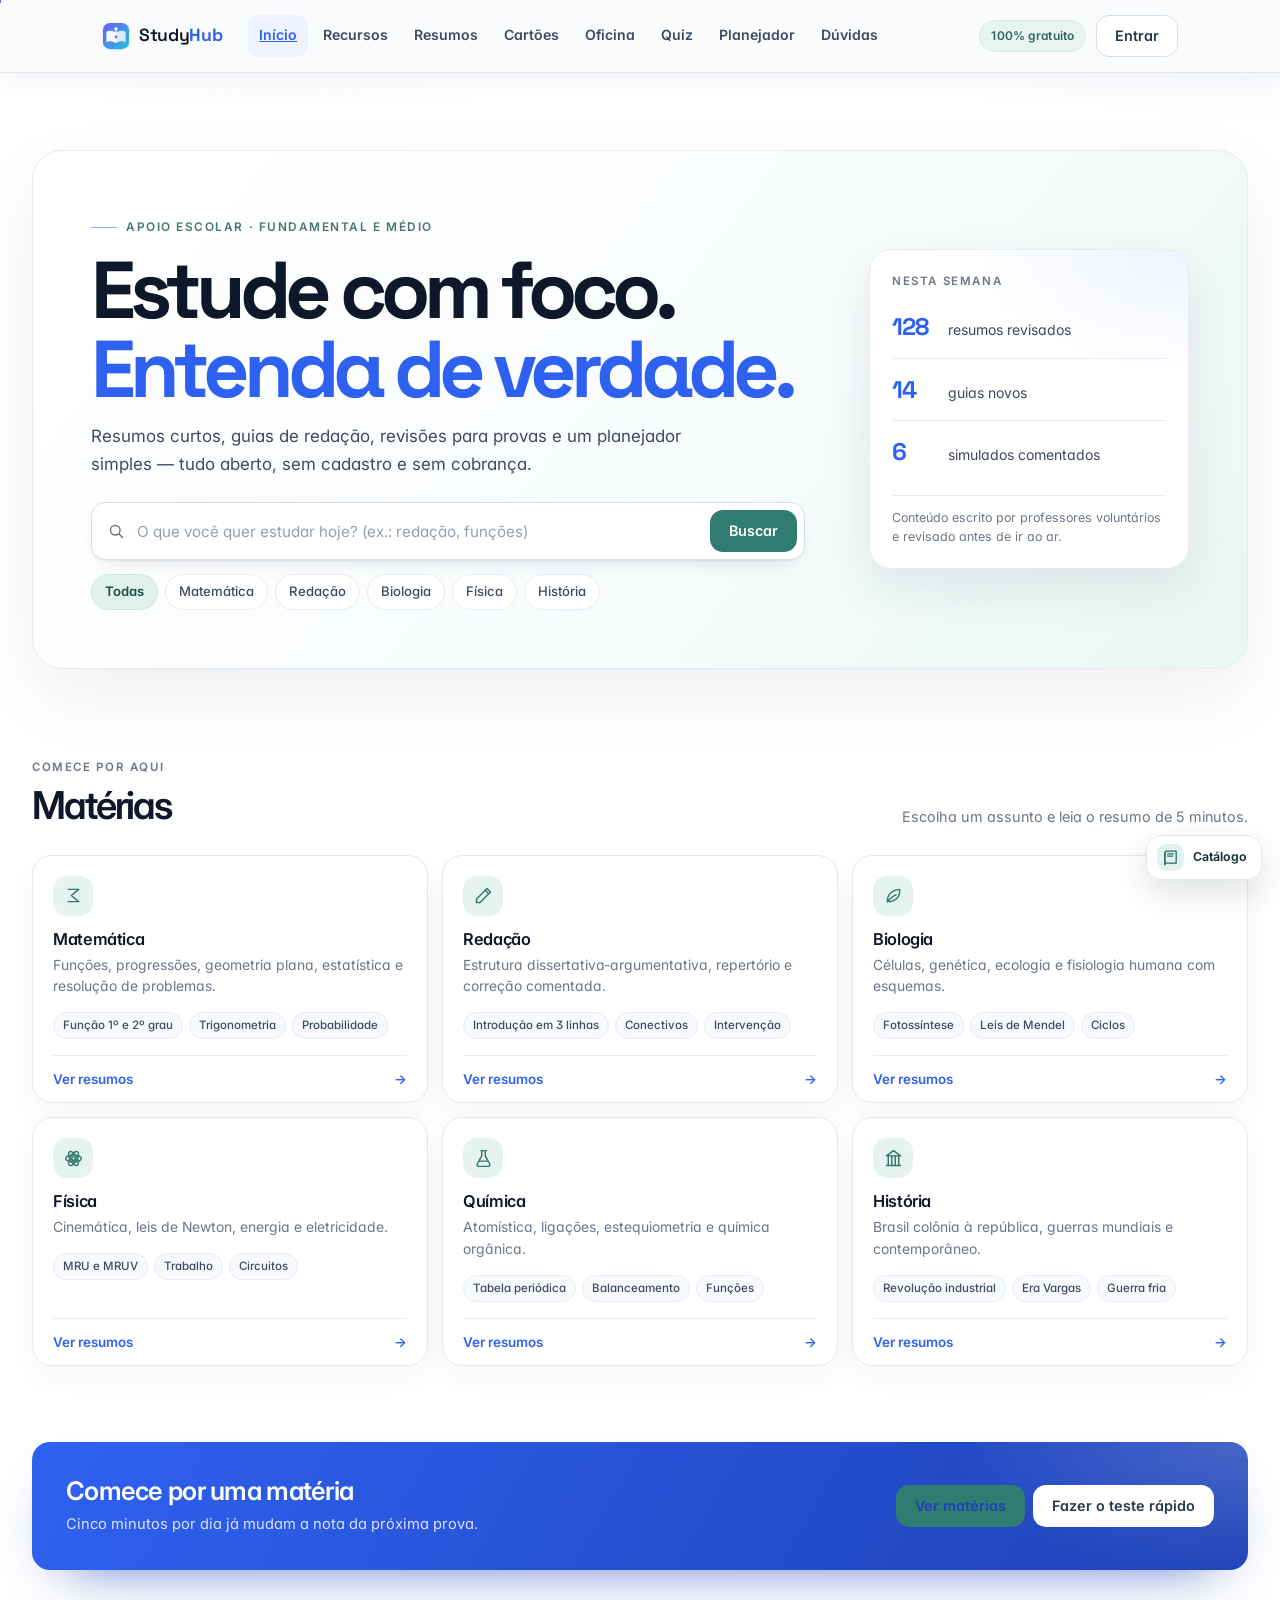
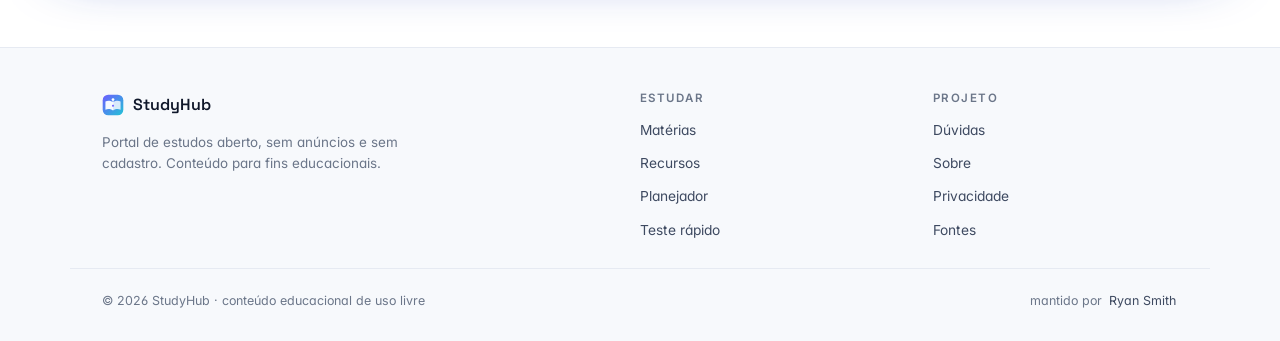
==== commit aa515c40: "Restore LuminSDK visual atmosphere and improve tab rail Co-authored-by: arena-agent <297053741+arena" ====
--- a/index.html
+++ b/index.html
@@ -104,22 +104,22 @@
   }
   </script>
 
-  <link rel="stylesheet" href="assets/css/styles.css?v=81">
+  <link rel="stylesheet" href="assets/css/styles.css?v=82">
 
   <!-- folhas das abas: carregadas/ligadas pelo app.js conforme a rota -->
-  <link rel="stylesheet" href="assets/css/app.css?v=81">
+  <link rel="stylesheet" href="assets/css/app.css?v=82">
   <!-- gaveta de abas (topo): puxar, guardar e organizar as abas -->
-  <link rel="stylesheet" href="assets/css/tabs.css?v=81">
-  <link rel="stylesheet" href="assets/css/social.css?v=81">
-  <link rel="stylesheet" href="assets/css/os.css?v=81">
-  <link rel="stylesheet" href="assets/css/lcore.css?v=81">
+  <link rel="stylesheet" href="assets/css/tabs.css?v=82">
+  <link rel="stylesheet" href="assets/css/social.css?v=82">
+  <link rel="stylesheet" href="assets/css/os.css?v=82">
+  <link rel="stylesheet" href="assets/css/lcore.css?v=82">
   <!-- animação de troca de aba (tempo/relógio), coreografada por assets/js/anim.js -->
-  <link rel="stylesheet" href="assets/css/anim.css?v=81">
-  <link rel="stylesheet" href="assets/css/personal.css?v=81">
+  <link rel="stylesheet" href="assets/css/anim.css?v=82">
+  <link rel="stylesheet" href="assets/css/personal.css?v=82">
   <!-- personalização Astolfo (opcional): só age com html[data-skin="astolfo"] -->
-  <link rel="stylesheet" href="assets/css/astolfo.css?v=81" id="astolfo-css">
-  <link rel="stylesheet" href="assets/css/extras.css?v=81">
-  <link rel="stylesheet" href="assets/css/rewrite.css?v=81">
+  <link rel="stylesheet" href="assets/css/astolfo.css?v=82" id="astolfo-css">
+  <link rel="stylesheet" href="assets/css/extras.css?v=82">
+  <link rel="stylesheet" href="assets/css/rewrite.css?v=82">
 </head>
 <body>
 
@@ -237,22 +237,22 @@
     <nav class="tabs__bar" id="tabs-bar" aria-label="Trocar de aba">
       <span class="tabs__group">Catálogos</span>
       <a class="tabs__tab" href="./" data-route="lumin" title="LuminSDK — catálogo principal">
-        <img src="assets/img/favicon.svg" alt="" width="22" height="22">
+        <img src="assets/img/tabs/lumin.svg" alt="" width="22" height="22">
         <span>Lumin</span>
       </a>
       <a class="tabs__tab" href="./" data-route="mgs" title="M. G. S. — Multiple Games Sources">
-        <img src="assets/img/mgs.svg" alt="" width="22" height="22"><span>M. G. S.</span>
+        <img src="assets/img/tabs/mgs.svg" alt="" width="22" height="22"><span>M. G. S.</span>
       </a>
       <a class="tabs__tab" href="./" data-route="gn" title="GN-Math — acervo alternativo">
-        <img src="assets/img/gnmath.png" alt="" width="22" height="22">
+        <img src="assets/img/tabs/gnmath.svg" alt="" width="22" height="22">
         <span>GN-Math</span>
       </a>
       <a class="tabs__tab" href="./" data-route="provider" data-provider="duckmath" title="DuckMath — catálogo próprio, aqui dentro">
-        <img src="assets/img/duckmath.jpg" alt="" width="22" height="22">
+        <img src="assets/img/tabs/duckmath.svg" alt="" width="22" height="22">
         <span>DuckMath</span>
       </a>
       <a class="tabs__tab" href="./" data-route="provider" data-provider="astra" title="Astra — catálogo próprio, aqui dentro">
-        <img src="assets/img/astra.jpg" alt="" width="22" height="22">
+        <img src="assets/img/tabs/astra.svg" alt="" width="22" height="22">
         <span>Astra</span>
       </a>
 
@@ -260,19 +260,19 @@
 
       <span class="tabs__group">Ferramentas</span>
       <a class="tabs__tab" href="./" data-route="sites" title="Sites — coleções do acervo">
-        <img src="assets/img/sites.svg" alt="" width="22" height="22">
+        <img src="assets/img/tabs/sites.svg" alt="" width="22" height="22">
         <span>Sites</span>
       </a>
       <a class="tabs__tab" href="./" data-route="browser" title="Navegador — abrir qualquer site aqui dentro">
-        <img src="assets/img/browser.jpg" alt="" width="22" height="22">
+        <img src="assets/img/tabs/browser.svg" alt="" width="22" height="22">
         <span>Nav</span>
       </a>
       <a class="tabs__tab" href="./" data-route="estudo" title="Estudos — portal de estudos">
-        <img src="assets/img/studyhub.svg" alt="" width="22" height="22">
+        <img src="assets/img/tabs/studyhub.svg" alt="" width="22" height="22">
         <span>Estudos</span>
       </a>
       <a class="tabs__tab" href="./" data-route="hub" title="Hub — perfil, laboratório, estúdio, arcade, cofre e comunidade">
-        <img src="assets/img/hub.svg" alt="" width="22" height="22">
+        <img src="assets/img/tabs/hub.svg" alt="" width="22" height="22">
         <span>Hub</span>
       </a>
 
@@ -280,12 +280,12 @@
 
       <span class="tabs__group">Jogo</span>
       <a class="tabs__tab" href="./" data-route="minecraft" title="Minecraft Mineral — joga numa aba do navegador">
-        <img src="assets/img/minecraft.svg" alt="" width="22" height="22">
+        <img src="assets/img/tabs/minecraft.svg" alt="" width="22" height="22">
         <span>Minecraft</span>
       </a>
       <span class="tabs__group">Extra</span>
       <a class="tabs__tab" href="./" data-route="single" title="Single — baixar o site inteiro num arquivo HTML">
-        <img src="assets/img/single.svg" alt="" width="22" height="22">
+        <img src="assets/img/tabs/single.svg" alt="" width="22" height="22">
         <span>Single</span>
       </a>
     </nav>
@@ -2842,22 +2842,22 @@
 
 <div class="toast" id="toast" role="status" aria-live="polite" hidden></div>
 
-  <script src="assets/js/social.js?v=81" defer></script>
+  <script src="assets/js/social.js?v=82" defer></script>
   <!-- abertura em about:blank: o site continua no iframe da aba em branco
        (o app.js recarrega a página uma vez quando o bundle muda, então o JS
        antigo nunca fica preso nessa aba) -->
-  <script src="assets/js/cloak.js?v=81" defer></script>
-  <script src="assets/js/keybinds.js?v=81" defer></script>
-  <script src="assets/js/anim-classic.js?v=81" defer></script>
-  <script src="assets/js/personal.js?v=81" defer></script>
-  <script src="assets/js/anim.js?v=81" defer></script>
-  <script src="assets/js/astolfo.js?v=81" defer></script>
-  <script src="assets/js/lcore.js?v=81" defer></script>
-  <script src="assets/js/bgimage.js?v=81" defer></script>
-  <script src="assets/js/secret.js?v=81" defer></script>
-  <script src="assets/js/downloads.js?v=81" defer></script>
-  <script src="assets/js/game-tab.js?v=81" defer></script>
-  <script src="assets/js/links.js?v=81" defer></script>
-    <script src="assets/js/app.js?v=81" defer></script>
+  <script src="assets/js/cloak.js?v=82" defer></script>
+  <script src="assets/js/keybinds.js?v=82" defer></script>
+  <script src="assets/js/anim-classic.js?v=82" defer></script>
+  <script src="assets/js/personal.js?v=82" defer></script>
+  <script src="assets/js/anim.js?v=82" defer></script>
+  <script src="assets/js/astolfo.js?v=82" defer></script>
+  <script src="assets/js/lcore.js?v=82" defer></script>
+  <script src="assets/js/bgimage.js?v=82" defer></script>
+  <script src="assets/js/secret.js?v=82" defer></script>
+  <script src="assets/js/downloads.js?v=82" defer></script>
+  <script src="assets/js/game-tab.js?v=82" defer></script>
+  <script src="assets/js/links.js?v=82" defer></script>
+    <script src="assets/js/app.js?v=82" defer></script>
 </body>
 </html>
--- a/assets/css/tabs.css
+++ b/assets/css/tabs.css
@@ -66,10 +66,15 @@
   overflow-y: hidden;
   scrollbar-width: none;
   -webkit-overflow-scrolling: touch;
+  overscroll-behavior-inline: contain;
   scroll-behavior: smooth;
+  touch-action: pan-y pinch-zoom;
+  cursor: grab;
 }
 
 .tabs__bar::-webkit-scrollbar { display: none; }
+.tabs__bar.is-dragging { cursor: grabbing; scroll-behavior: auto; user-select: none; }
+.tabs__bar.is-dragging * { pointer-events: none; }
 
 /* rótulo discreto de cada grupo de abas */
 .tabs__group {
@@ -103,10 +108,10 @@
   align-items: center;
   gap: 8px;
   flex: none;
-  height: 40px;
+  height: 42px;
   padding: 0 12px;
   border: 1px solid transparent;
-  border-radius: 12px;
+  border-radius: 14px;
   color: var(--muted);
   font-size: .78rem;
   font-weight: 600;
@@ -121,10 +126,11 @@
   width: 22px;
   height: 22px;
   flex: none;
-  border-radius: 7px;
-  object-fit: contain;
-  filter: grayscale(.35);
-  transition: filter .18s var(--ease, ease), transform .18s var(--ease, ease);
+  border-radius: 8px;
+  object-fit: cover;
+  filter: none;
+  box-shadow: 0 3px 10px rgba(0, 0, 0, .18);
+  transition: transform .18s var(--ease, ease), box-shadow .18s var(--ease, ease);
 }
 
 .tabs__tab:hover {
@@ -134,7 +140,7 @@
   transform: translateY(-1px);
 }
 
-.tabs__tab:hover img { filter: none; }
+.tabs__tab:hover img { transform: scale(1.08); box-shadow: 0 5px 14px rgba(0, 0, 0, .26); }
 
 .tabs__tab:focus-visible {
   outline: 2px solid rgba(var(--accent-rgb), .65);
@@ -163,7 +169,7 @@
 }
 
 /* imagens com fundo claro (GN-Math) continuam legíveis */
-.tabs__tab img[src*="gnmath"] {
+.tabs__tab img[src*="gnmath.png"] {
   background: #fff;
   padding: 2px;
   border-radius: 7px;
@@ -284,8 +290,6 @@
     min-height: 54px;
     gap: 2px;
     padding: 0 8px;
-    /* uma dica de que dá para rolar: a barra termina com um degradê */
-    mask-image: linear-gradient(to right, #000 0, #000 calc(100% - 26px), transparent 100%);
   }
 
   .tabs__tab {
@@ -299,19 +303,10 @@
 }
 
 @media (max-width: 520px) {
-  .tabs__tab { padding: 0 9px; gap: 6px; }
-  .tabs__tab span {
-    position: absolute;
-    width: 1px;
-    height: 1px;
-    margin: -1px;
-    padding: 0;
-    overflow: hidden;
-    clip-path: inset(50%);
-    white-space: nowrap;
-    border: 0;
-  }
-  .tabs__tab { width: 40px; justify-content: center; }
+  .tabs__bar { gap: 3px; padding-inline: 10px; }
+  .tabs__tab { padding: 0 10px; gap: 7px; font-size: .75rem; }
+  .tabs__tab img { width: 21px; height: 21px; }
+  .tabs__sep { margin-inline: 3px; }
 }
 
 /* menos movimento: a gaveta abre e fecha na hora */
--- a/assets/css/rewrite.css
+++ b/assets/css/rewrite.css
@@ -4,12 +4,12 @@
    deep ink, warm paper, clean borders and clear active states.
    ========================================================= */
 :root {
-  --accent: #7dd3c7;
-  --accent-rgb: 125, 211, 199;
-  --accent-soft: #a5e6dc;
-  --accent-alt: #a8c7ff;
-  --accent-pop: #cfb7ff;
-  --accent-strong: #e2fbf7;
+  --accent: #8b5cf6;
+  --accent-rgb: 139, 92, 246;
+  --accent-soft: #c4b5fd;
+  --accent-alt: #22d3ee;
+  --accent-pop: #f472b6;
+  --accent-strong: #f5f3ff;
   --radius-sm: 10px;
   --radius-md: 16px;
   --radius-lg: 22px;
@@ -66,8 +66,9 @@
   color: var(--text);
   background-color: var(--bg);
   background-image:
-    radial-gradient(ellipse at 72% -16%, rgba(81, 133, 180, .16), transparent 44%),
-    radial-gradient(ellipse at 5% 42%, rgba(55, 136, 128, .055), transparent 36%);
+    radial-gradient(ellipse at 72% -16%, rgba(91, 61, 178, .24), transparent 46%),
+    radial-gradient(ellipse at 5% 42%, rgba(34, 211, 238, .09), transparent 38%),
+    radial-gradient(ellipse at 92% 78%, rgba(244, 114, 182, .07), transparent 34%);
   font-feature-settings: "ss01" on, "cv11" on;
 }
 ::selection { background: rgba(var(--accent-rgb), .36); color: var(--text); }
@@ -150,13 +151,17 @@
   max-width: 1440px;
   margin-inline: auto;
   padding: clamp(70px, 10vw, 128px) 20px clamp(54px, 7vw, 86px);
-  text-align: left;
-}
+  text-align: center;
+}
+.hero > * { margin-inline: auto; }
+.hero__actions, .hero__badges { justify-content: center; }
+.hero__lead { margin-inline: auto; }
+.hero__title { margin-inline: auto; }
 .hero::before {
   content: "";
   position: absolute;
   z-index: -1;
-  inset: 7% 4% 0 34%;
+  inset: 7% 12% 0;
   border-radius: 48%;
   background: radial-gradient(ellipse, rgba(69, 141, 141, .12), transparent 68%);
   filter: blur(12px);
@@ -293,6 +298,7 @@
   backdrop-filter: blur(12px);
   transition: transform .18s var(--ease), box-shadow .18s var(--ease);
 }
+html[data-view="estudo"] .study-quick kbd { display: none; }
 .study-quick:hover { transform: translateY(-2px); box-shadow: 0 17px 38px rgba(15,39,57,.19); }
 .study-quick:focus-visible { outline: 2px solid #397f75; outline-offset: 3px; }
 .study-quick__icon { display: grid; width: 27px; height: 27px; place-items: center; border-radius: 9px; color: #286e63; background: #e2f3ef; }
@@ -301,8 +307,8 @@
 @media (max-width: 760px) {
   .tabs__bar { min-height: 58px; padding-inline: 9px; }
   .tabs__tab { height: 39px; padding-inline: 10px; font-size: .74rem; }
-  .hero { text-align: left; padding-inline: 22px; }
-  .hero__actions, .hero__badges { justify-content: flex-start; }
+  .hero { text-align: center; padding-inline: 22px; }
+  .hero__actions, .hero__badges { justify-content: center; }
   html[data-view="estudo"] #view-estudo .sd-top__inner { gap: 10px; height: 62px; }
   html[data-view="estudo"] #view-estudo .sd-nav { gap: 0; overflow-x: auto; }
   html[data-view="estudo"] #view-estudo .sd-nav a { padding: 8px; font-size: .78rem; }
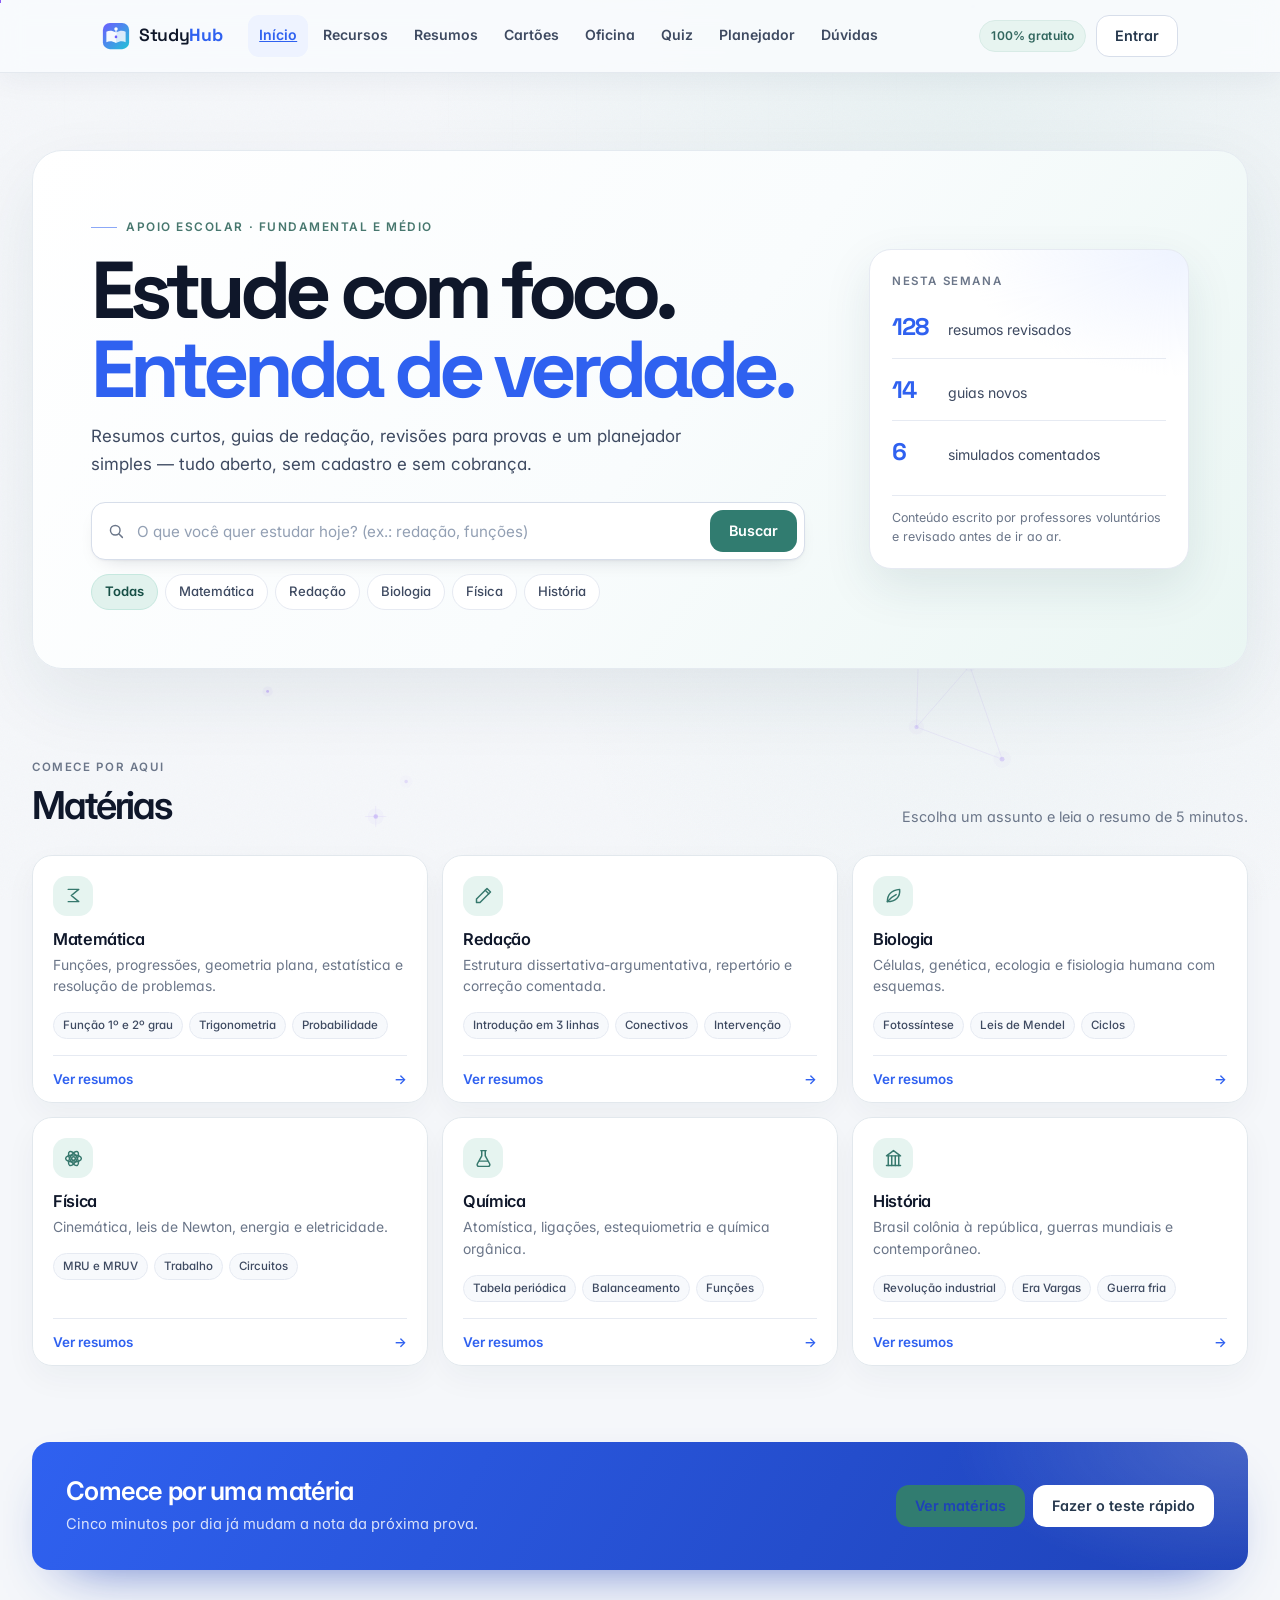
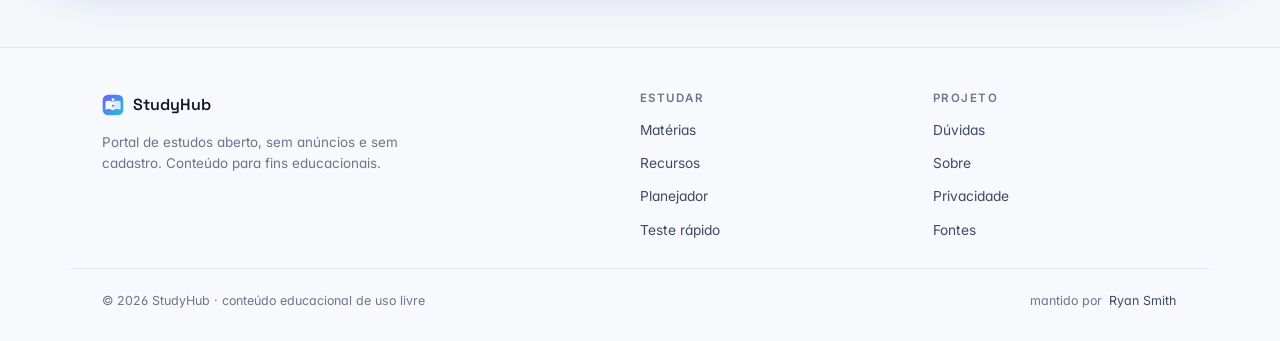
==== commit c8ee3e82: "feat: add Catboy theme and polish responsive layout Co-authored-by: arena-agent <297053741+arena-age" ====
--- a/index.html
+++ b/index.html
@@ -104,30 +104,34 @@
   }
   </script>
 
-  <link rel="stylesheet" href="assets/css/styles.css?v=82">
+  <link rel="stylesheet" href="assets/css/styles.css?v=84">
 
   <!-- folhas das abas: carregadas/ligadas pelo app.js conforme a rota -->
-  <link rel="stylesheet" href="assets/css/app.css?v=82">
+  <link rel="stylesheet" href="assets/css/app.css?v=84">
   <!-- gaveta de abas (topo): puxar, guardar e organizar as abas -->
-  <link rel="stylesheet" href="assets/css/tabs.css?v=82">
-  <link rel="stylesheet" href="assets/css/social.css?v=82">
-  <link rel="stylesheet" href="assets/css/os.css?v=82">
-  <link rel="stylesheet" href="assets/css/lcore.css?v=82">
+  <link rel="stylesheet" href="assets/css/tabs.css?v=84">
+  <link rel="stylesheet" href="assets/css/social.css?v=84">
+  <link rel="stylesheet" href="assets/css/os.css?v=84">
+  <link rel="stylesheet" href="assets/css/lcore.css?v=84">
   <!-- animação de troca de aba (tempo/relógio), coreografada por assets/js/anim.js -->
-  <link rel="stylesheet" href="assets/css/anim.css?v=82">
-  <link rel="stylesheet" href="assets/css/personal.css?v=82">
+  <link rel="stylesheet" href="assets/css/anim.css?v=84">
+  <link rel="stylesheet" href="assets/css/personal.css?v=84">
   <!-- personalização Astolfo (opcional): só age com html[data-skin="astolfo"] -->
-  <link rel="stylesheet" href="assets/css/astolfo.css?v=82" id="astolfo-css">
-  <link rel="stylesheet" href="assets/css/extras.css?v=82">
-  <link rel="stylesheet" href="assets/css/rewrite.css?v=82">
+  <link rel="stylesheet" href="assets/css/astolfo.css?v=84" id="astolfo-css">
+  <link rel="stylesheet" href="assets/css/extras.css?v=84">
+  <link rel="stylesheet" href="assets/css/rewrite.css?v=84">
 </head>
 <body>
 
-<button class="study-quick" id="study-quick" type="button" data-study-quick aria-keyshortcuts="Shift+F" title="Ir para Estudos sem transição · Shift + F">
-  <span class="study-quick__icon" aria-hidden="true"><svg viewBox="0 0 24 24" fill="none" stroke="currentColor" stroke-width="1.8" stroke-linecap="round" stroke-linejoin="round"><path d="M4 5.5A2.5 2.5 0 0 1 6.5 3H20v17H6.5A2.5 2.5 0 0 0 4 22V5.5Z"/><path d="M4 5.5V22M8 7h8M8 10h7"/></svg></span>
-  <span data-study-quick-label>Estudos</span>
-  <kbd>Shift + F</kbd>
-</button>
+<div class="bg-fx" aria-hidden="true">
+  <span class="bg-fx__blob bg-fx__blob--violet"></span>
+  <span class="bg-fx__blob bg-fx__blob--cyan"></span>
+  <span class="bg-fx__stars"></span>
+  <span class="bg-fx__bubbles"><span></span><span></span><span></span><span></span><span></span><span></span></span>
+  <span class="bg-fx__grid"></span>
+  <span class="bg-fx__noise"></span>
+  <span class="bg-fx__scan"></span>
+</div>
 
 <!-- espaço que a gaveta ocupa: cresce e encolhe junto com ela -->
 <div class="tabs-space" id="tabs-space" aria-hidden="true"></div>
@@ -483,17 +487,6 @@
   <!-- ============================ VIEW: LUMIN ============================ -->
   <div class="app-view" id="view-lumin" data-view="lumin" hidden>
   <a class="skip-link" href="#biblioteca">Pular para a biblioteca de jogos</a>
-
-  <div class="bg-fx" aria-hidden="true">
-    <span class="bg-fx__blob bg-fx__blob--violet"></span>
-    <span class="bg-fx__blob bg-fx__blob--cyan"></span>
-    <span class="bg-fx__stars"></span>
-    <span class="bg-fx__bubbles"><span></span><span></span><span></span><span></span><span></span><span></span></span>
-    <span class="bg-fx__grid"></span>
-    <span class="bg-fx__noise"></span>
-    <span class="bg-fx__scan"></span>
-  </div>
-
 
   <div class="scroll-progress" aria-hidden="true"><span id="scroll-progress-bar"></span></div>
 
@@ -1249,6 +1242,12 @@
             <button class="btn btn--soft btn--sm" type="button" data-keybind-action="change">Alterar</button>
             <button class="btn btn--soft btn--sm" type="button" data-keybind-action="reset">Padrão</button>
           </div>
+          <div class="key-row" data-keybind="catboy">
+            <span class="key-row__what">Ligar/desligar o tema Catboy</span>
+            <kbd data-keybind-label>Ctrl + Alt + Shift + K</kbd>
+            <button class="btn btn--soft btn--sm" type="button" data-keybind-action="change">Alterar</button>
+            <button class="btn btn--soft btn--sm" type="button" data-keybind-action="reset">Padrão</button>
+          </div>
 
           <div class="key-row" data-keybind="shield">
             <span class="key-row__what">Sair do disfarce (título e ícone reais)</span>
@@ -1258,7 +1257,7 @@
           </div>
 
           <div class="key-row" data-keybind="study">
-            <span class="key-row__what">Estudos ⇄ site · animação clássica</span>
+            <span class="key-row__what">Estudos ⇄ site · clássica fora de Estudos</span>
             <kbd data-keybind-label>Shift + D</kbd>
             <button class="btn btn--soft btn--sm" type="button" data-keybind-action="change">Alterar</button>
             <button class="btn btn--soft btn--sm" type="button" data-keybind-action="reset">Padrão</button>
@@ -1270,7 +1269,7 @@
             <button class="btn btn--soft btn--sm" type="button" data-keybind-action="reset">Padrão</button>
           </div>
           <div class="key-row" data-keybind="impact">
-            <span class="key-row__what">Estudos ⇄ site · transição aplicada</span>
+            <span class="key-row__what">Estudos ⇄ site · transição fora de Estudos</span>
             <kbd data-keybind-label>Shift + J</kbd>
             <button class="btn btn--soft btn--sm" type="button" data-keybind-action="change">Alterar</button>
             <button class="btn btn--soft btn--sm" type="button" data-keybind-action="reset">Padrão</button>
@@ -1339,6 +1338,20 @@
 
             <p class="ast-card__keys">Atalho: <kbd id="astolfo-shortcut-label">Ctrl + Alt + Y</kbd> — a mesma combinação desliga. Dá para trocar na seção "Atalhos" aqui em cima.</p>
             <p class="ast-card__note">SFW: só cores, letras, laço, estrela e listras. Nada de conteúdo adulto.</p>
+          </div>
+        </section>
+
+        <section class="settings-section" id="settings-catboy">
+          <h3>Catboy mode</h3>
+          <p class="settings-section__hint">Uma paleta noturna azul-ciano, detalhes felinos e brilho suave. É independente do tema Astolfo.</p>
+          <div class="catboy-card" id="catboy-card">
+            <img class="catboy-card__mark" src="assets/img/catboy.svg" alt="" width="54" height="54">
+            <div class="catboy-card__copy">
+              <strong>Catboy</strong>
+              <span id="catboy-state">Desligado</span>
+              <small>Atalho: <kbd id="catboy-shortcut-label">Ctrl + Alt + Shift + K</kbd></small>
+            </div>
+            <button class="btn btn--primary btn--sm" type="button" id="catboy-toggle" data-catboy-toggle aria-pressed="false">Ativar tema</button>
           </div>
         </section>
         </div>
@@ -2842,22 +2855,23 @@
 
 <div class="toast" id="toast" role="status" aria-live="polite" hidden></div>
 
-  <script src="assets/js/social.js?v=82" defer></script>
+  <script src="assets/js/social.js?v=84" defer></script>
   <!-- abertura em about:blank: o site continua no iframe da aba em branco
        (o app.js recarrega a página uma vez quando o bundle muda, então o JS
        antigo nunca fica preso nessa aba) -->
-  <script src="assets/js/cloak.js?v=82" defer></script>
-  <script src="assets/js/keybinds.js?v=82" defer></script>
-  <script src="assets/js/anim-classic.js?v=82" defer></script>
-  <script src="assets/js/personal.js?v=82" defer></script>
-  <script src="assets/js/anim.js?v=82" defer></script>
-  <script src="assets/js/astolfo.js?v=82" defer></script>
-  <script src="assets/js/lcore.js?v=82" defer></script>
-  <script src="assets/js/bgimage.js?v=82" defer></script>
-  <script src="assets/js/secret.js?v=82" defer></script>
-  <script src="assets/js/downloads.js?v=82" defer></script>
-  <script src="assets/js/game-tab.js?v=82" defer></script>
-  <script src="assets/js/links.js?v=82" defer></script>
-    <script src="assets/js/app.js?v=82" defer></script>
+  <script src="assets/js/cloak.js?v=84" defer></script>
+  <script src="assets/js/keybinds.js?v=84" defer></script>
+  <script src="assets/js/anim-classic.js?v=84" defer></script>
+  <script src="assets/js/personal.js?v=84" defer></script>
+  <script src="assets/js/anim.js?v=84" defer></script>
+  <script src="assets/js/astolfo.js?v=84" defer></script>
+  <script src="assets/js/catboy.js?v=84" defer></script>
+  <script src="assets/js/lcore.js?v=84" defer></script>
+  <script src="assets/js/bgimage.js?v=84" defer></script>
+  <script src="assets/js/secret.js?v=84" defer></script>
+  <script src="assets/js/downloads.js?v=84" defer></script>
+  <script src="assets/js/game-tab.js?v=84" defer></script>
+  <script src="assets/js/links.js?v=84" defer></script>
+    <script src="assets/js/app.js?v=84" defer></script>
 </body>
 </html>
--- a/assets/css/styles.css
+++ b/assets/css/styles.css
@@ -256,7 +256,7 @@
 }
 
 /* Fundo animado */
-.bg-fx { position: fixed; inset: 0; z-index: -1; overflow: hidden; pointer-events: none; }
+.bg-fx { position: fixed; inset: 0; z-index: 0; overflow: hidden; pointer-events: none; }
 .bg-fx__blob {
   position: absolute;
   width: 46vw; height: 46vw;
--- a/assets/css/rewrite.css
+++ b/assets/css/rewrite.css
@@ -74,11 +74,23 @@
 ::selection { background: rgba(var(--accent-rgb), .36); color: var(--text); }
 :focus-visible { outline-color: var(--accent); }
 
+/* O fundo interativo é uma camada compartilhada sob a view ativa. */
+body > .app-view:not([hidden]), body > #boot:not([hidden]) {
+  position: relative;
+  z-index: 1;
+}
+html[data-view="estudo"] #view-estudo { background: transparent; }
+html[data-view="estudo"] .bg-fx__canvas { opacity: .42; }
+html[data-view="estudo"] .bg-fx__blob { opacity: .28; filter: blur(112px); }
+html[data-view="estudo"] .bg-fx__stars { opacity: .14; }
+html[data-view="estudo"] .bg-fx__bubbles span { opacity: .18; }
+html[data-view="estudo"] .bg-fx__grid { opacity: .28; }
+
 /* Top navigation stays familiar, but reads as a compact product switcher. */
 .tabs__bar {
   min-height: 64px;
   gap: 7px;
-  padding-inline: clamp(14px, 3vw, 30px);
+  padding-inline: max(12px, calc(max(0px, (100vw - var(--container)) / 2) + clamp(18px, 4vw, 34px)));
   background: rgba(8, 15, 27, .82);
   border-bottom-color: rgba(180, 202, 227, .12);
   box-shadow: 0 12px 36px rgba(2, 8, 18, .12);
@@ -114,6 +126,7 @@
 html[data-view="estudo"] .tabs__tab:hover { color: #15253a; background: #eef3f8; }
 html[data-view="estudo"] .tabs__tab.is-active { color: #123d3b; background: #e4f5f1; border-color: #c6e8e1; }
 html[data-view="estudo"] .tabs__group { color: #7d8999; }
+.tabs__bar > .tabs__group:first-child { margin-left: 0; }
 
 /* Shared controls, cards and headings used by the catalog and tools. */
 .btn { min-height: 44px; border-radius: 13px; font-weight: 650; }
@@ -168,7 +181,18 @@
   pointer-events: none;
 }
 .hero__title { max-width: 900px; font-size: clamp(3rem, 8vw, 6.8rem); letter-spacing: -.075em; line-height: .98; }
-.hero__title .grad-text { background-image: linear-gradient(100deg, #d8fff7, #86d9d0 48%, #a5c6ff); }
+.hero__title .grad-text {
+  background-image: linear-gradient(103deg, #e8ddff 0%, #a78bfa 44%, #67e8f9 100%);
+  filter: drop-shadow(0 10px 28px rgba(139, 92, 246, .2));
+}
+html[data-skin="astolfo"] .hero__title .grad-text {
+  background-image: linear-gradient(103deg, #ffe3f1, #ff72b7 52%, #d7c1ff);
+  filter: drop-shadow(0 10px 28px rgba(255, 95, 168, .2));
+}
+html[data-skin="catboy"] .hero__title .grad-text {
+  background-image: linear-gradient(103deg, #e0f9ff, #7dd3fc 50%, #c4b5fd);
+  filter: drop-shadow(0 10px 28px rgba(56, 189, 248, .22));
+}
 .hero__lead { max-width: 620px; margin: 0 0 28px; color: var(--text-soft); font-size: clamp(1rem, 1.5vw, 1.18rem); }
 .hero__actions { justify-content: flex-start; }
 .hero__badges { justify-content: flex-start; }
@@ -278,34 +302,8 @@
 html[data-view="os"] #view-os { --os-accent: #7dd3c7; }
 html[data-view="os"] #view-os button, html[data-view="os"] #view-os input, html[data-view="os"] #view-os select { border-radius: 11px; }
 
-.study-quick {
-  position: fixed;
-  z-index: 92;
-  right: 18px;
-  bottom: 20px;
-  display: inline-flex;
-  align-items: center;
-  gap: 9px;
-  min-height: 45px;
-  padding: 0 14px 0 10px;
-  border: 1px solid #dfe7ed;
-  border-radius: 15px;
-  color: #18303a;
-  background: rgba(255,255,255,.96);
-  box-shadow: 0 12px 32px rgba(15,39,57,.14);
-  font: 650 .77rem/1 var(--font-body, system-ui, sans-serif);
-  cursor: pointer;
-  backdrop-filter: blur(12px);
-  transition: transform .18s var(--ease), box-shadow .18s var(--ease);
-}
-html[data-view="estudo"] .study-quick kbd { display: none; }
-.study-quick:hover { transform: translateY(-2px); box-shadow: 0 17px 38px rgba(15,39,57,.19); }
-.study-quick:focus-visible { outline: 2px solid #397f75; outline-offset: 3px; }
-.study-quick__icon { display: grid; width: 27px; height: 27px; place-items: center; border-radius: 9px; color: #286e63; background: #e2f3ef; }
-.study-quick__icon svg { width: 17px; height: 17px; }
-.study-quick kbd { padding: 4px 6px; border: 1px solid #e0e7ee; border-radius: 7px; color: #66788b; background: #f5f8fa; font: 600 .59rem ui-monospace, monospace; white-space: nowrap; }
 @media (max-width: 760px) {
-  .tabs__bar { min-height: 58px; padding-inline: 9px; }
+  .tabs__bar { min-height: 58px; padding-inline: max(9px, calc(max(0px, (100vw - var(--container)) / 2) + clamp(18px, 4vw, 34px))); }
   .tabs__tab { height: 39px; padding-inline: 10px; font-size: .74rem; }
   .hero { text-align: center; padding-inline: 22px; }
   .hero__actions, .hero__badges { justify-content: center; }
@@ -313,8 +311,142 @@
   html[data-view="estudo"] #view-estudo .sd-nav { gap: 0; overflow-x: auto; }
   html[data-view="estudo"] #view-estudo .sd-nav a { padding: 8px; font-size: .78rem; }
   html[data-view="estudo"] #view-estudo .sd-hero { padding: 24px 20px; border-radius: 23px; }
-  .study-quick { right: 12px; bottom: 12px; min-height: 42px; }
 }
 @media (prefers-reduced-motion: reduce) {
   *, *::before, *::after { scroll-behavior: auto !important; transition-duration: .01ms !important; animation-duration: .01ms !important; }
 }
+
+/* Catboy: tema noturno felino, independente do Astolfo. */
+html[data-skin="catboy"] {
+  --accent: #62d9ff;
+  --accent-rgb: 98, 217, 255;
+  --accent-soft: #8ae7ff;
+  --accent-soft-rgb: 138, 231, 255;
+  --accent-alt: #a9b9ff;
+  --accent-alt-rgb: 169, 185, 255;
+  --accent-pop: #b68cff;
+  --accent-pop-rgb: 182, 140, 255;
+  --accent-strong: #e1fbff;
+  --accent-contrast: #071522;
+  --glow: rgba(98, 217, 255, .2);
+  --grid-line: rgba(98, 217, 255, .06);
+  color-scheme: dark;
+}
+html[data-skin="catboy"] {
+  --bg: #071522;
+  --bg-soft: #0b1d2d;
+  --surface: #102537;
+  --surface-strong: #18334a;
+  --surface-solid: #102537;
+  --border: rgba(125, 211, 252, .17);
+  --border-strong: rgba(125, 211, 252, .32);
+  --text: #e9f8ff;
+  --text-soft: #bed7e5;
+  --muted: #89a8ba;
+  --scrim: rgba(3, 11, 20, .82);
+  --skeleton: #102537;
+  --skeleton-hi: #18334a;
+}
+html[data-skin="catboy"] body { background: transparent !important; }
+html[data-skin="catboy"] body::before {
+  content: "";
+  position: fixed;
+  inset: 0;
+  z-index: -2;
+  pointer-events: none;
+  background-color: #071522;
+  background-image:
+    radial-gradient(ellipse at 16% 12%, rgba(36, 163, 216, .24), transparent 38%),
+    radial-gradient(ellipse at 86% 74%, rgba(126, 102, 210, .2), transparent 36%),
+    radial-gradient(ellipse 4px 5px at 19px 17px, rgba(111, 210, 255, .11) 95%, transparent 100%),
+    radial-gradient(ellipse 4px 5px at 31px 11px, rgba(111, 210, 255, .11) 95%, transparent 100%),
+    radial-gradient(ellipse 4px 5px at 43px 17px, rgba(111, 210, 255, .11) 95%, transparent 100%),
+    radial-gradient(ellipse 11px 8px at 31px 31px, rgba(111, 210, 255, .1) 95%, transparent 100%),
+    linear-gradient(135deg, #071522, #0c1b30 58%, #111a32);
+  background-size: auto, auto, 92px 82px, 92px 82px, 92px 82px, 92px 82px, auto;
+}
+html[data-skin="catboy"] .site-header,
+html[data-skin="catboy"] .tabs__bar {
+  background: rgba(7, 21, 34, .86);
+  border-color: rgba(125, 211, 252, .15);
+}
+html[data-skin="catboy"] .tabs__tab.is-active {
+  color: #e8faff;
+  background: rgba(98, 217, 255, .14);
+  border-color: rgba(98, 217, 255, .35);
+}
+html[data-skin="catboy"] .btn--primary {
+  color: #061522;
+  background: linear-gradient(125deg, #a9edff, #62d9ff 68%, #9eb1ff);
+  box-shadow: 0 10px 26px rgba(56, 189, 248, .2);
+}
+html[data-skin="catboy"] .btn--primary:hover { background: linear-gradient(125deg, #c5f4ff, #83e2ff 68%, #b5c2ff); }
+html[data-skin="catboy"] .game-card { border-color: rgba(125, 211, 252, .16); }
+html[data-skin="catboy"] .game-card:hover,
+html[data-skin="catboy"] .game-card:focus-within { border-color: rgba(98, 217, 255, .48); }
+html[data-skin="catboy"] #view-estudo {
+  --ink: #e9f8ff;
+  --ink-soft: #c2d9e7;
+  --ink-mute: #91afc0;
+  --line: rgba(125, 211, 252, .15);
+  --line-strong: rgba(125, 211, 252, .27);
+  --bg: #0b1b2a;
+  --card: #102537;
+  --accent: #62d9ff;
+  color: #e9f8ff;
+}
+html[data-skin="catboy"] #view-estudo .sd-top { background: rgba(6, 17, 29, .82); border-color: rgba(125,211,252,.17); }
+html[data-skin="catboy"] #view-estudo .sd-brand,
+html[data-skin="catboy"] #view-estudo .sd-top__right { color: #e9f8ff; }
+html[data-skin="catboy"] #view-estudo .sd-nav a { color: #a9c7d8; }
+html[data-skin="catboy"] #view-estudo .sd-nav a.is-on { color: #071522; background: #8ae7ff; }
+html[data-skin="catboy"] #view-estudo .sd-hero {
+  border-color: rgba(125,211,252,.24);
+  background: linear-gradient(135deg, rgba(13,35,53,.96), rgba(17,34,61,.95));
+  box-shadow: 0 24px 64px rgba(0,0,0,.22), 0 0 48px rgba(56,189,248,.08);
+}
+html[data-skin="catboy"] #view-estudo .sd-hero h1,
+html[data-skin="catboy"] #view-estudo .sd-section__head h2,
+html[data-skin="catboy"] #view-estudo h3 { color: #eaf9ff; }
+html[data-skin="catboy"] #view-estudo .sd-hero h1 em { color: #8ae7ff; }
+html[data-skin="catboy"] #view-estudo .sd-eyebrow { color: #9edff2; }
+html[data-skin="catboy"] #view-estudo .sd-lead { color: #bad3e0; }
+html[data-skin="catboy"] #view-estudo .sd-panel,
+html[data-skin="catboy"] #view-estudo .sd-subject,
+html[data-skin="catboy"] #view-estudo .sd-res__item,
+html[data-skin="catboy"] #view-estudo .sd-planner__col,
+html[data-skin="catboy"] #view-estudo .sd-quiz,
+html[data-skin="catboy"] #view-estudo .sd-faq details {
+  color: #d8eaf4;
+  border-color: rgba(125,211,252,.16);
+  background-color: rgba(14,34,51,.92);
+}
+html[data-skin="catboy"] #view-estudo .sd-subject p,
+html[data-skin="catboy"] #view-estudo .sd-res__body { color: #b7cfdd; }
+html[data-skin="catboy"] #view-estudo .sd-subject__icon { color: #70dcff; background: rgba(98,217,255,.12); }
+html[data-skin="catboy"] #view-estudo .sd-btn { color: #061522; background: linear-gradient(125deg,#a9edff,#62d9ff); }
+html[data-skin="catboy"] #view-estudo .sd-chip { color: #cce4ef; border-color: rgba(125,211,252,.22); background: rgba(255,255,255,.04); }
+html[data-skin="catboy"] #view-estudo .sd-chip.is-on { color: #061522; border-color: #8ae7ff; background: #8ae7ff; }
+.catboy-card {
+  display: grid;
+  grid-template-columns: 54px minmax(0, 1fr) auto;
+  align-items: center;
+  gap: 14px;
+  padding: 16px;
+  border: 1px solid rgba(98, 217, 255, .22);
+  border-radius: 18px;
+  background: linear-gradient(130deg, rgba(14, 37, 57, .92), rgba(24, 31, 60, .9));
+  color: #e7f8ff;
+}
+.catboy-card.is-on { border-color: rgba(98,217,255,.62); box-shadow: 0 0 0 3px rgba(98,217,255,.09), 0 16px 40px rgba(30,130,185,.14); }
+.catboy-card__mark { width: 54px; height: 54px; border-radius: 15px; box-shadow: 0 8px 22px rgba(0,0,0,.2); }
+.catboy-card__copy { display: grid; gap: 2px; min-width: 0; }
+.catboy-card__copy strong { color: #f0fbff; font-size: 1rem; }
+.catboy-card__copy > span { color: #9bdff2; font-size: .82rem; }
+.catboy-card__copy small { color: #a7bdca; font-size: .75rem; }
+.catboy-card__copy kbd { color: #d8f5ff; }
+@media (max-width: 560px) {
+  .catboy-card { grid-template-columns: 46px minmax(0, 1fr); gap: 10px; }
+  .catboy-card__mark { width: 46px; height: 46px; }
+  .catboy-card > button { grid-column: 1 / -1; width: 100%; }
+}
